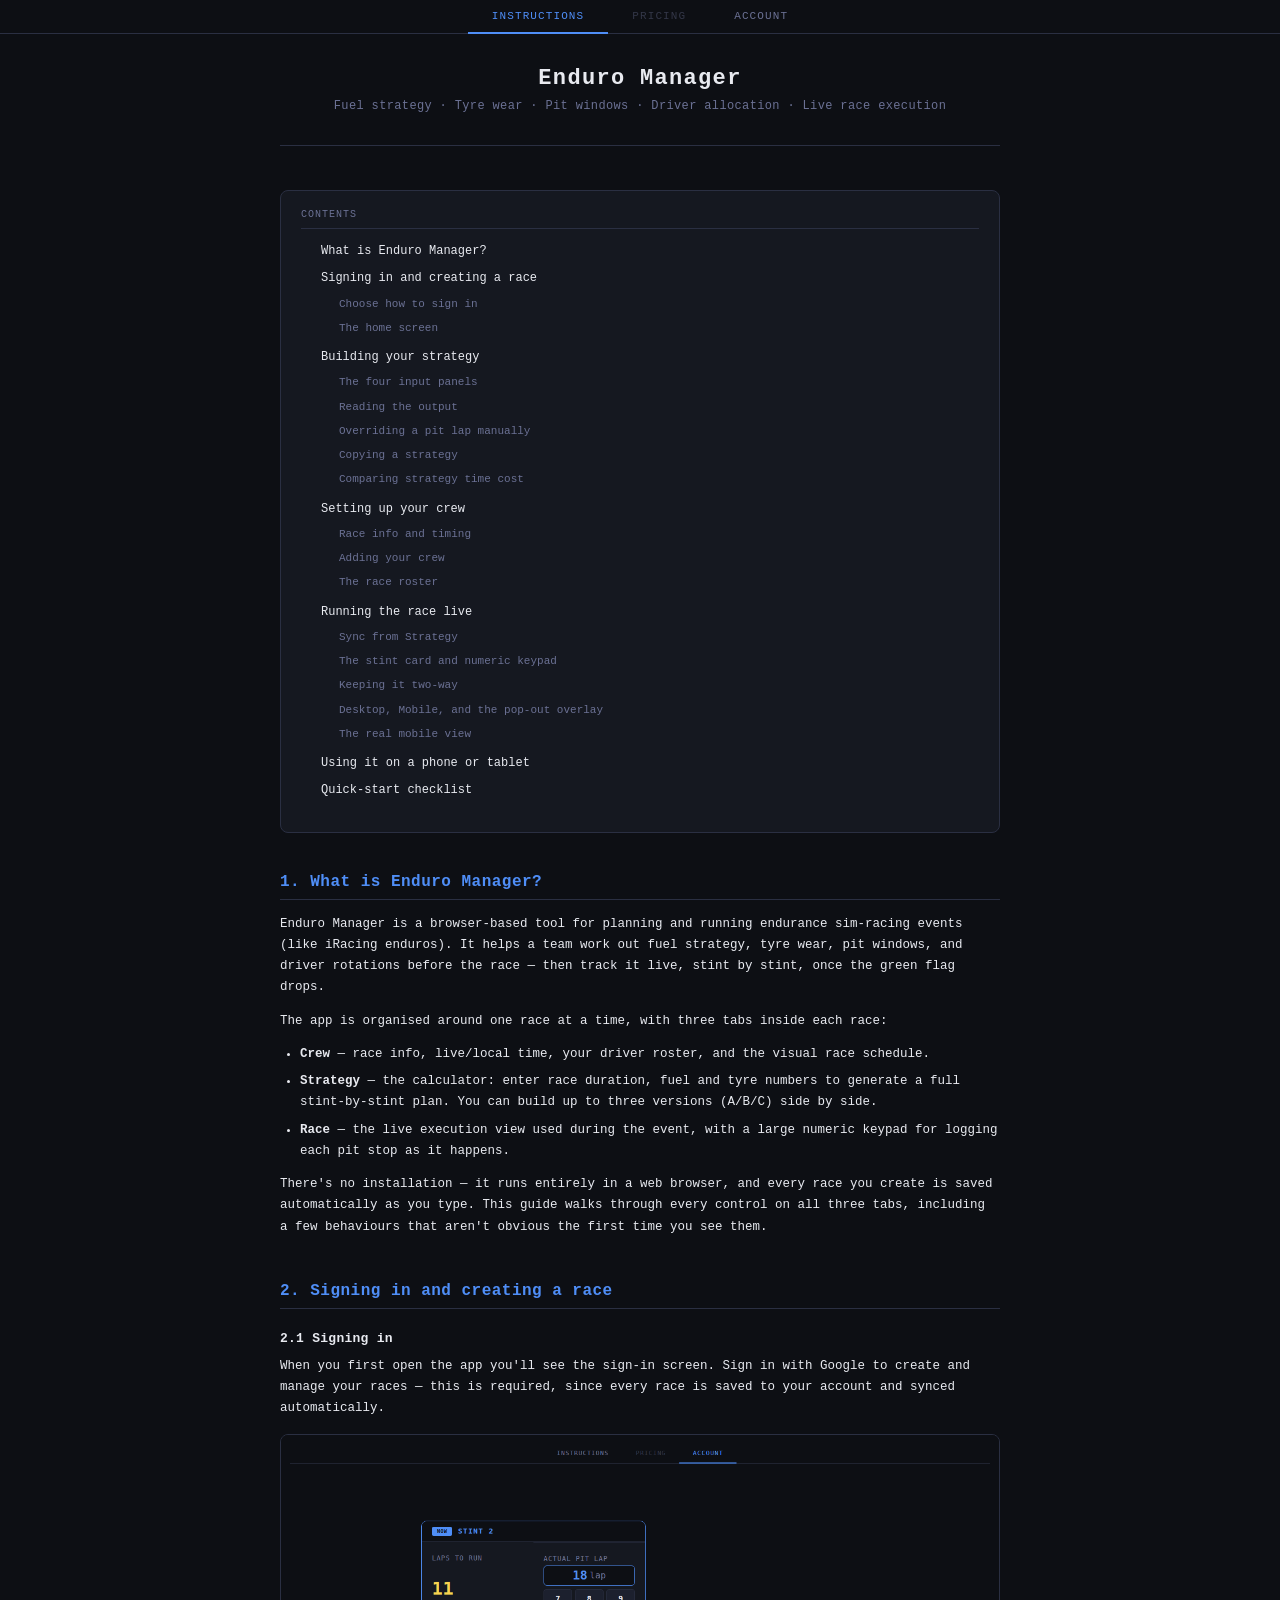
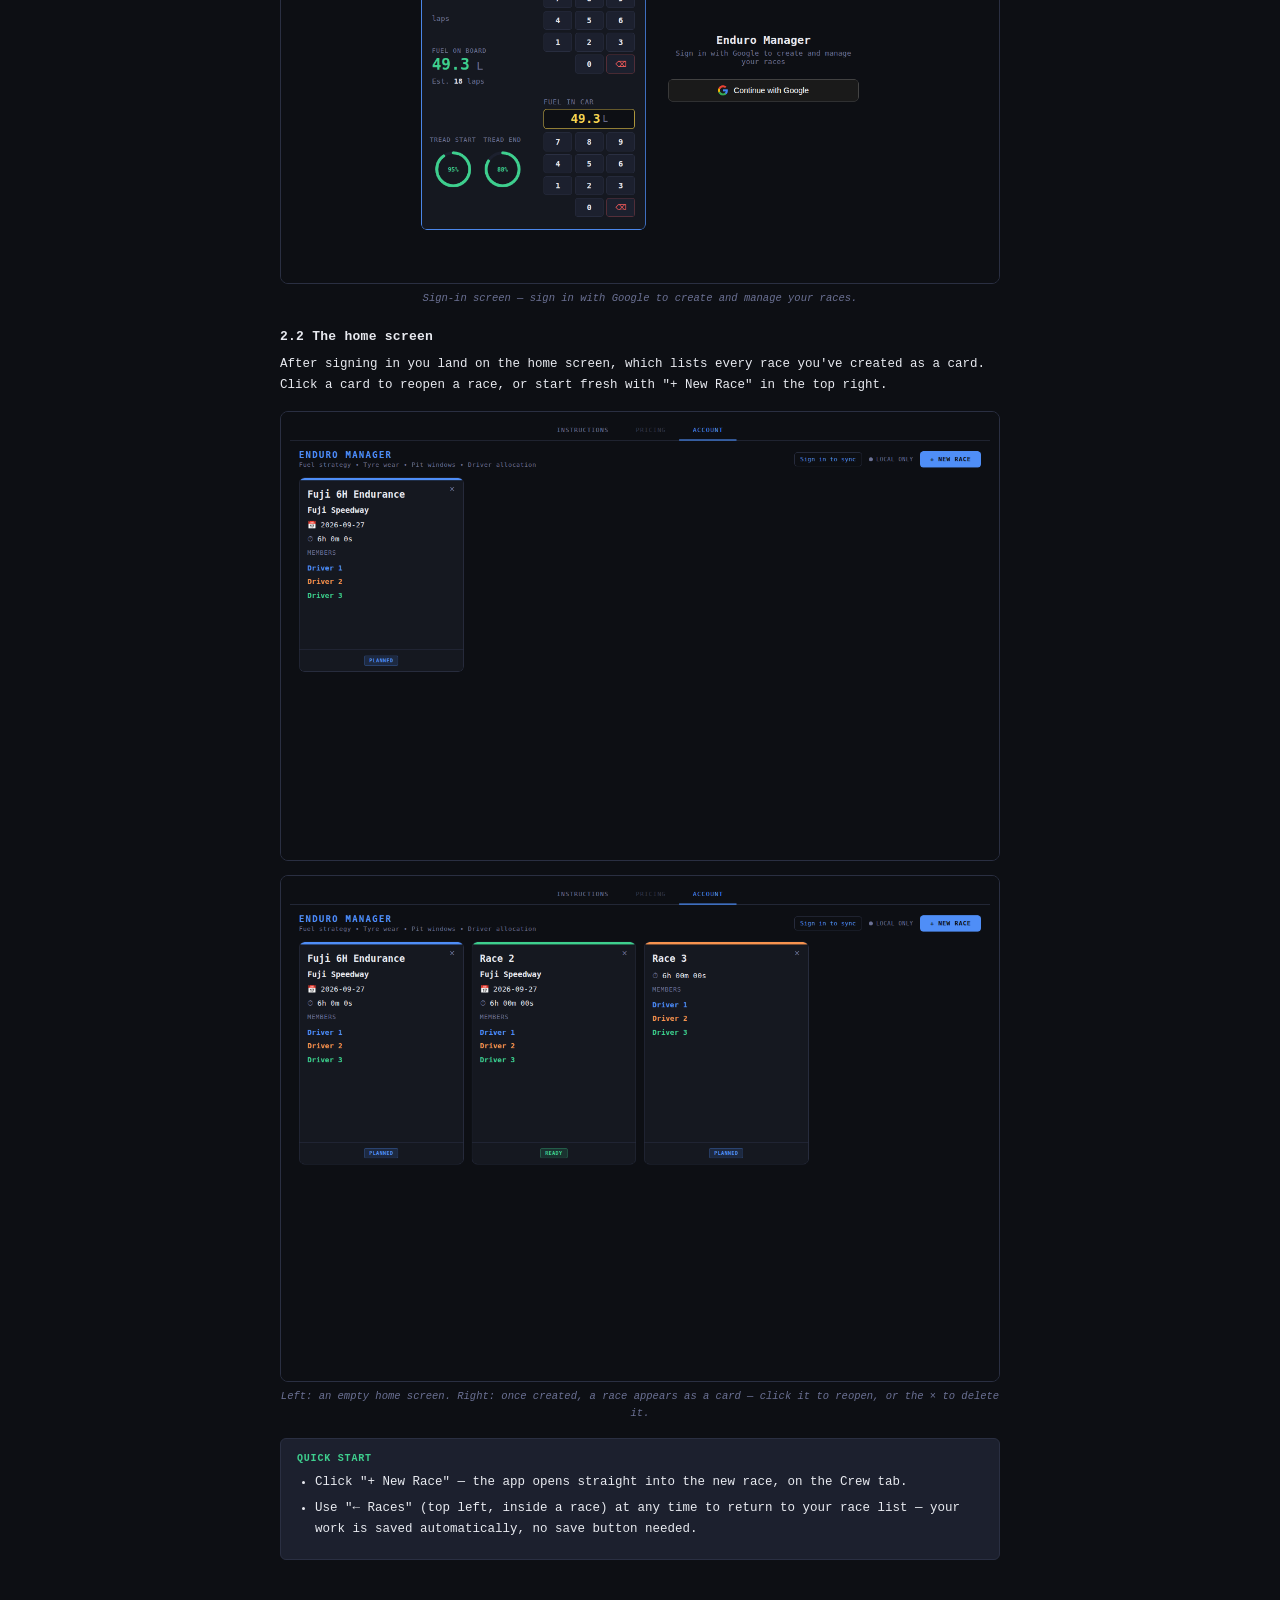
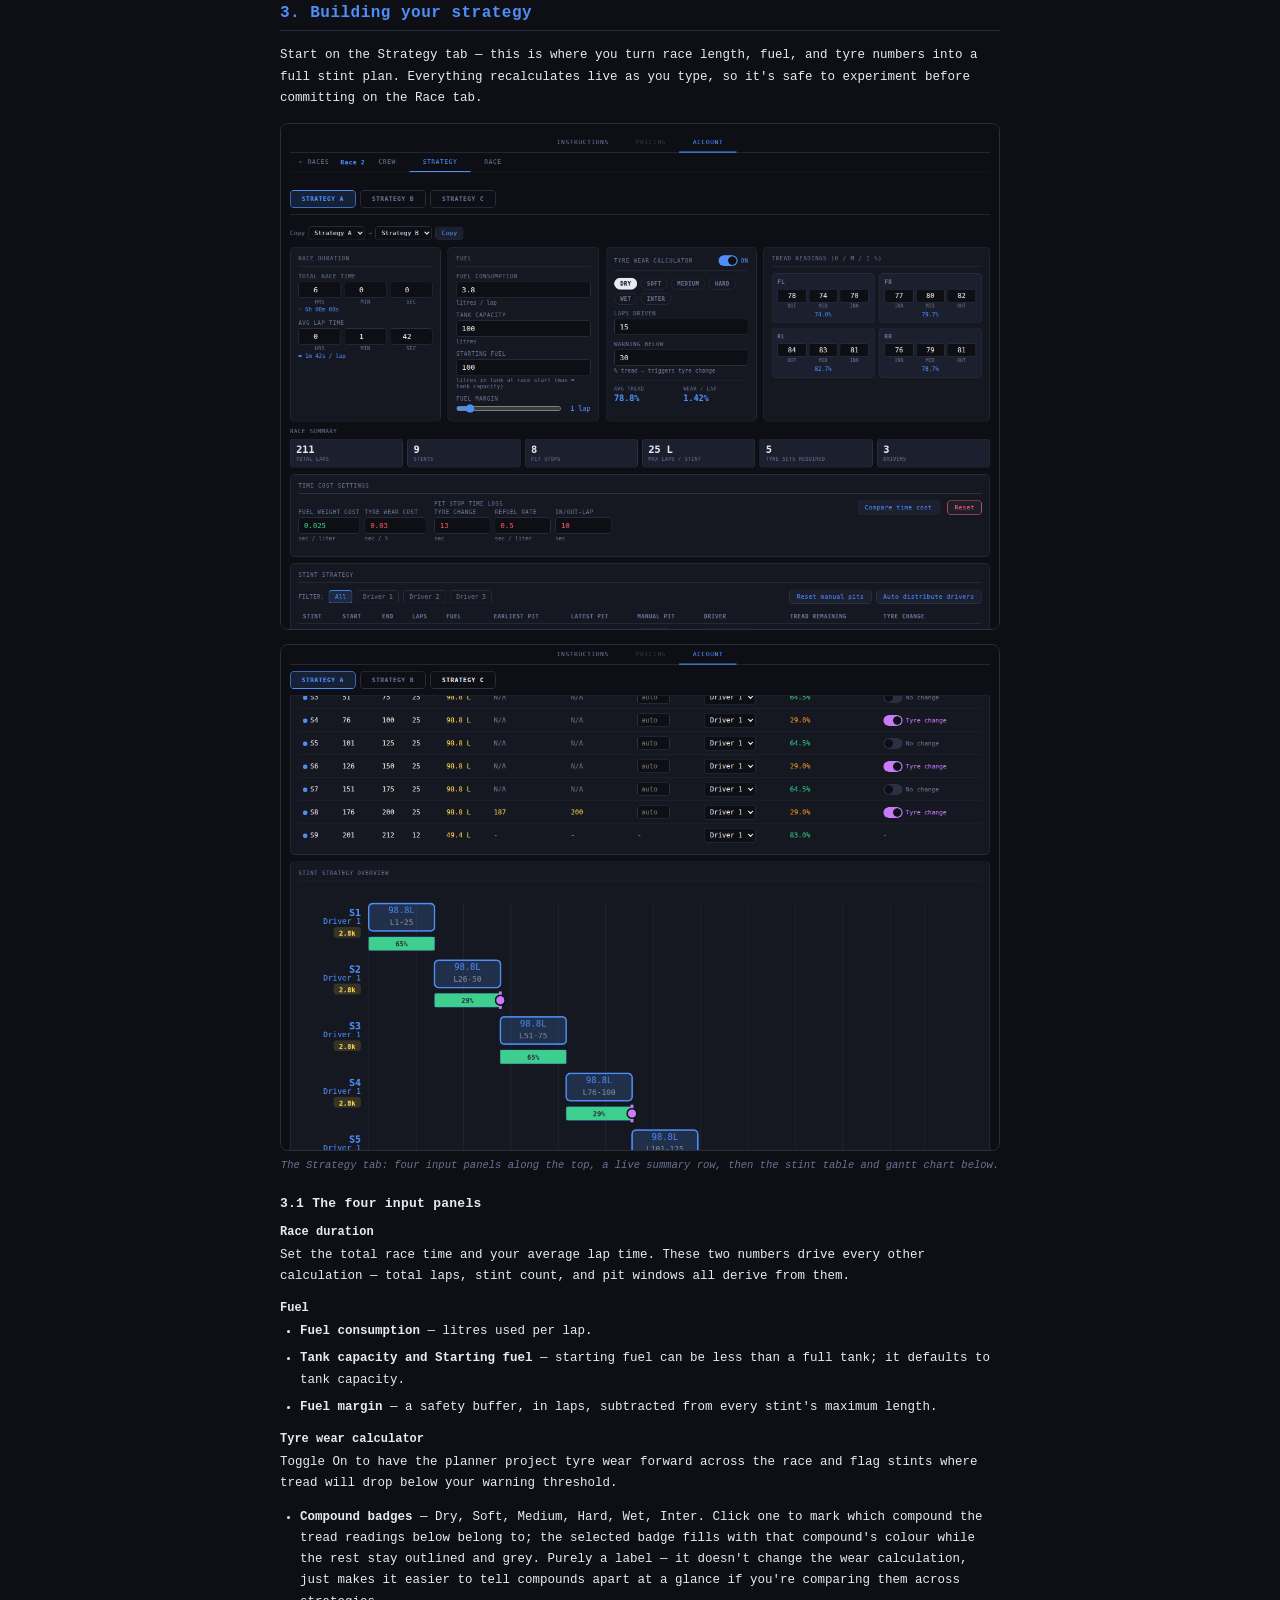
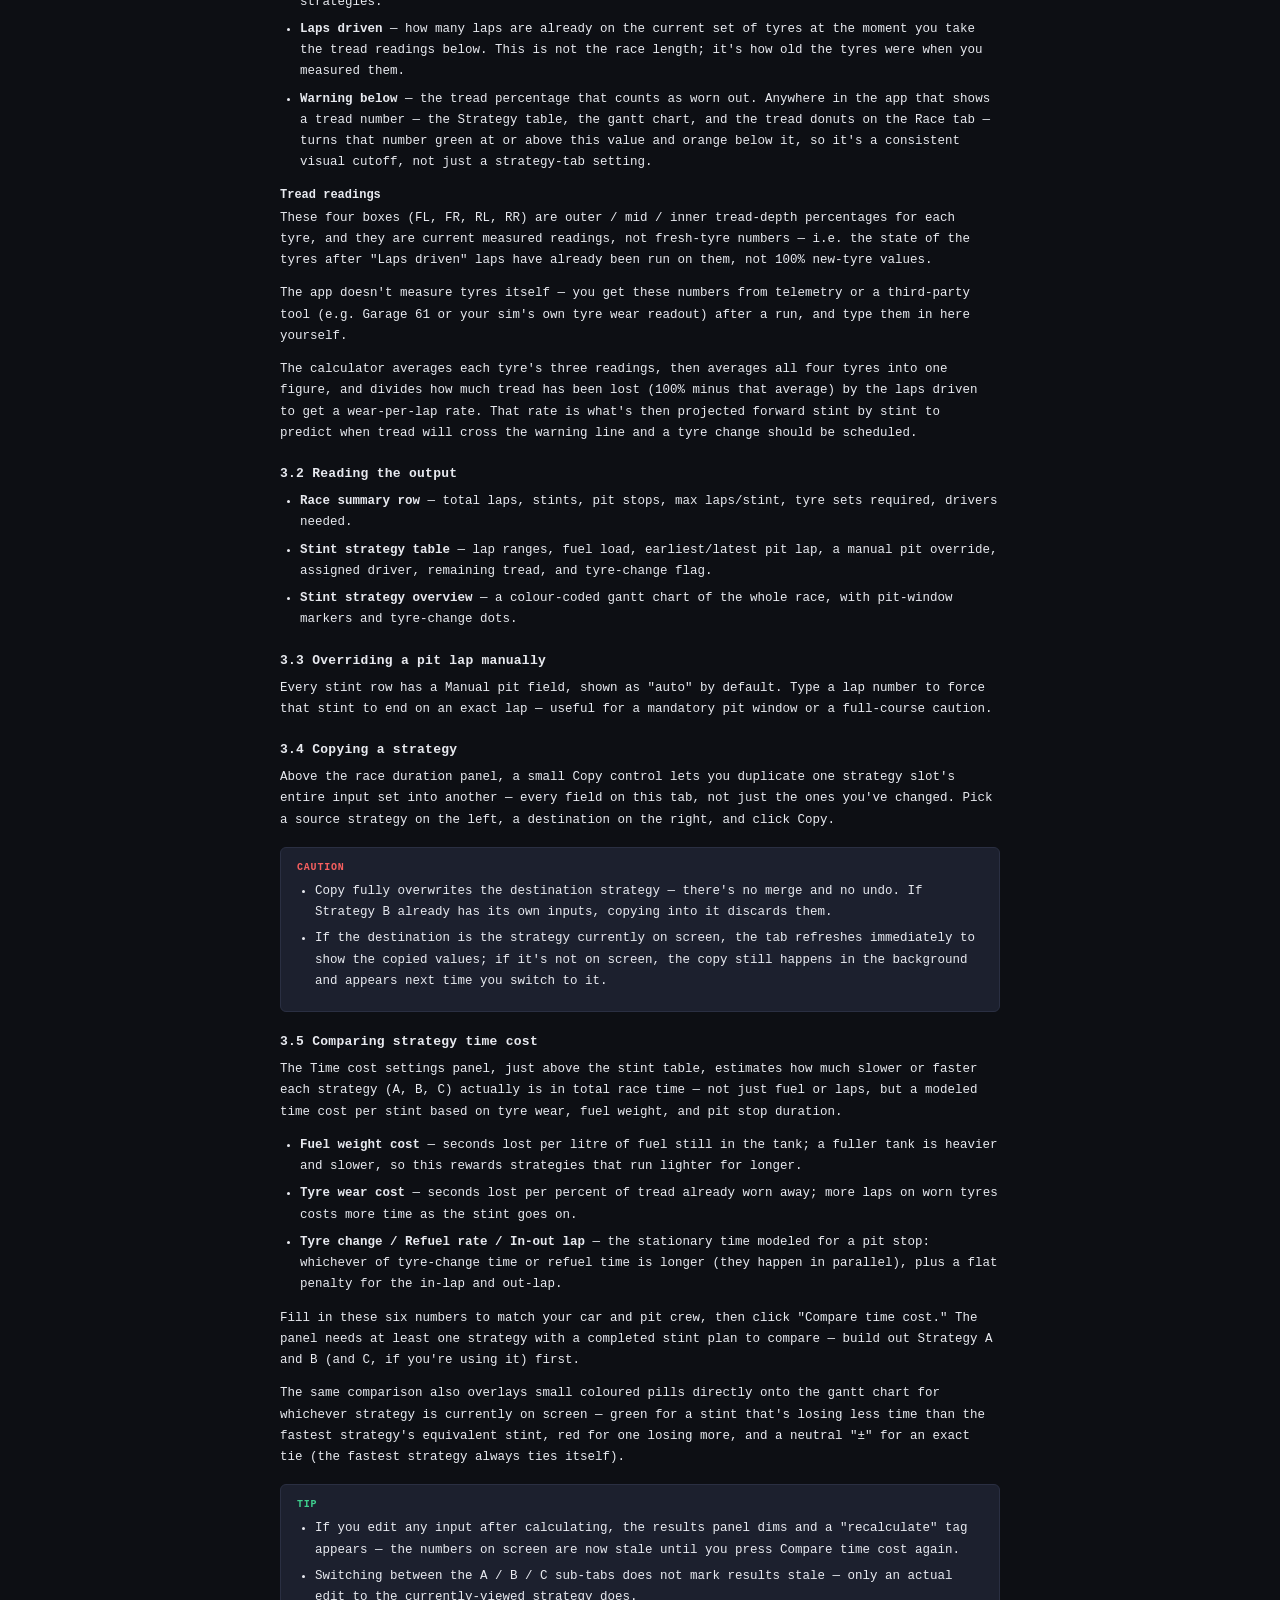
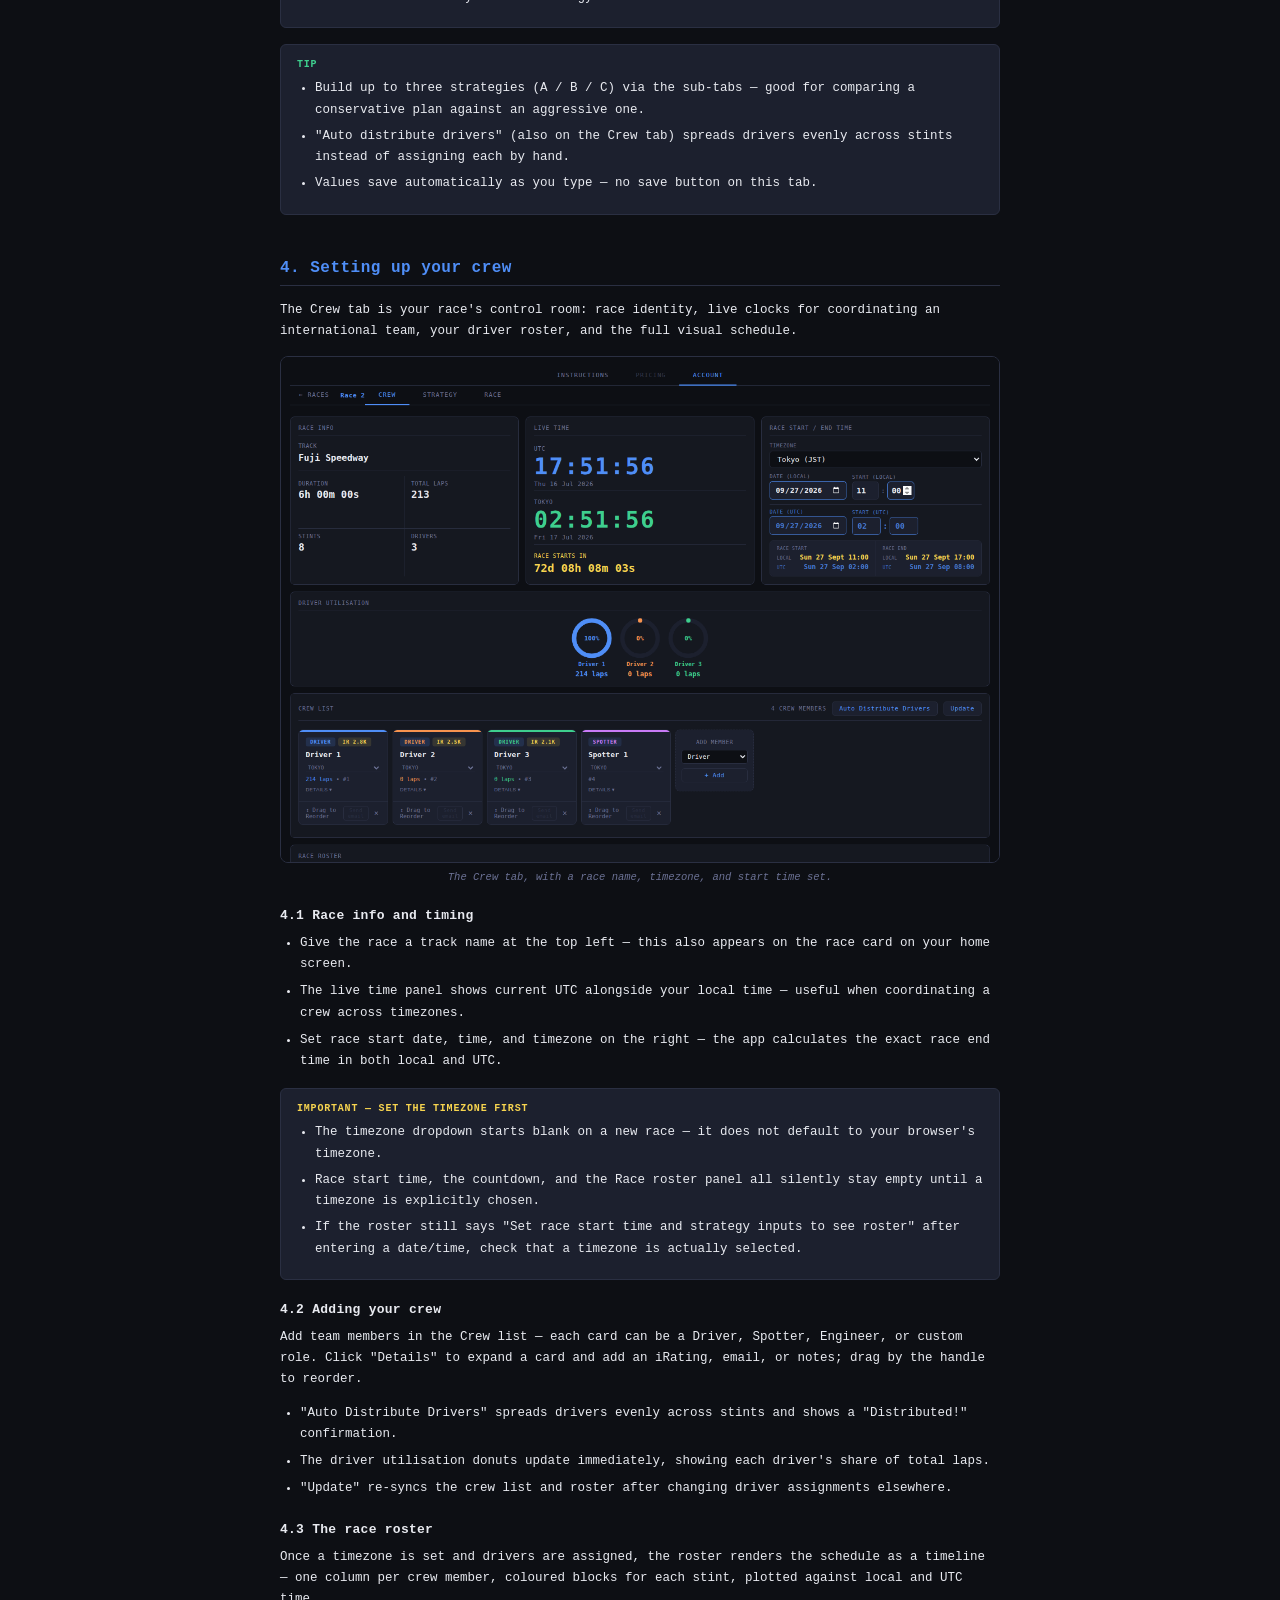
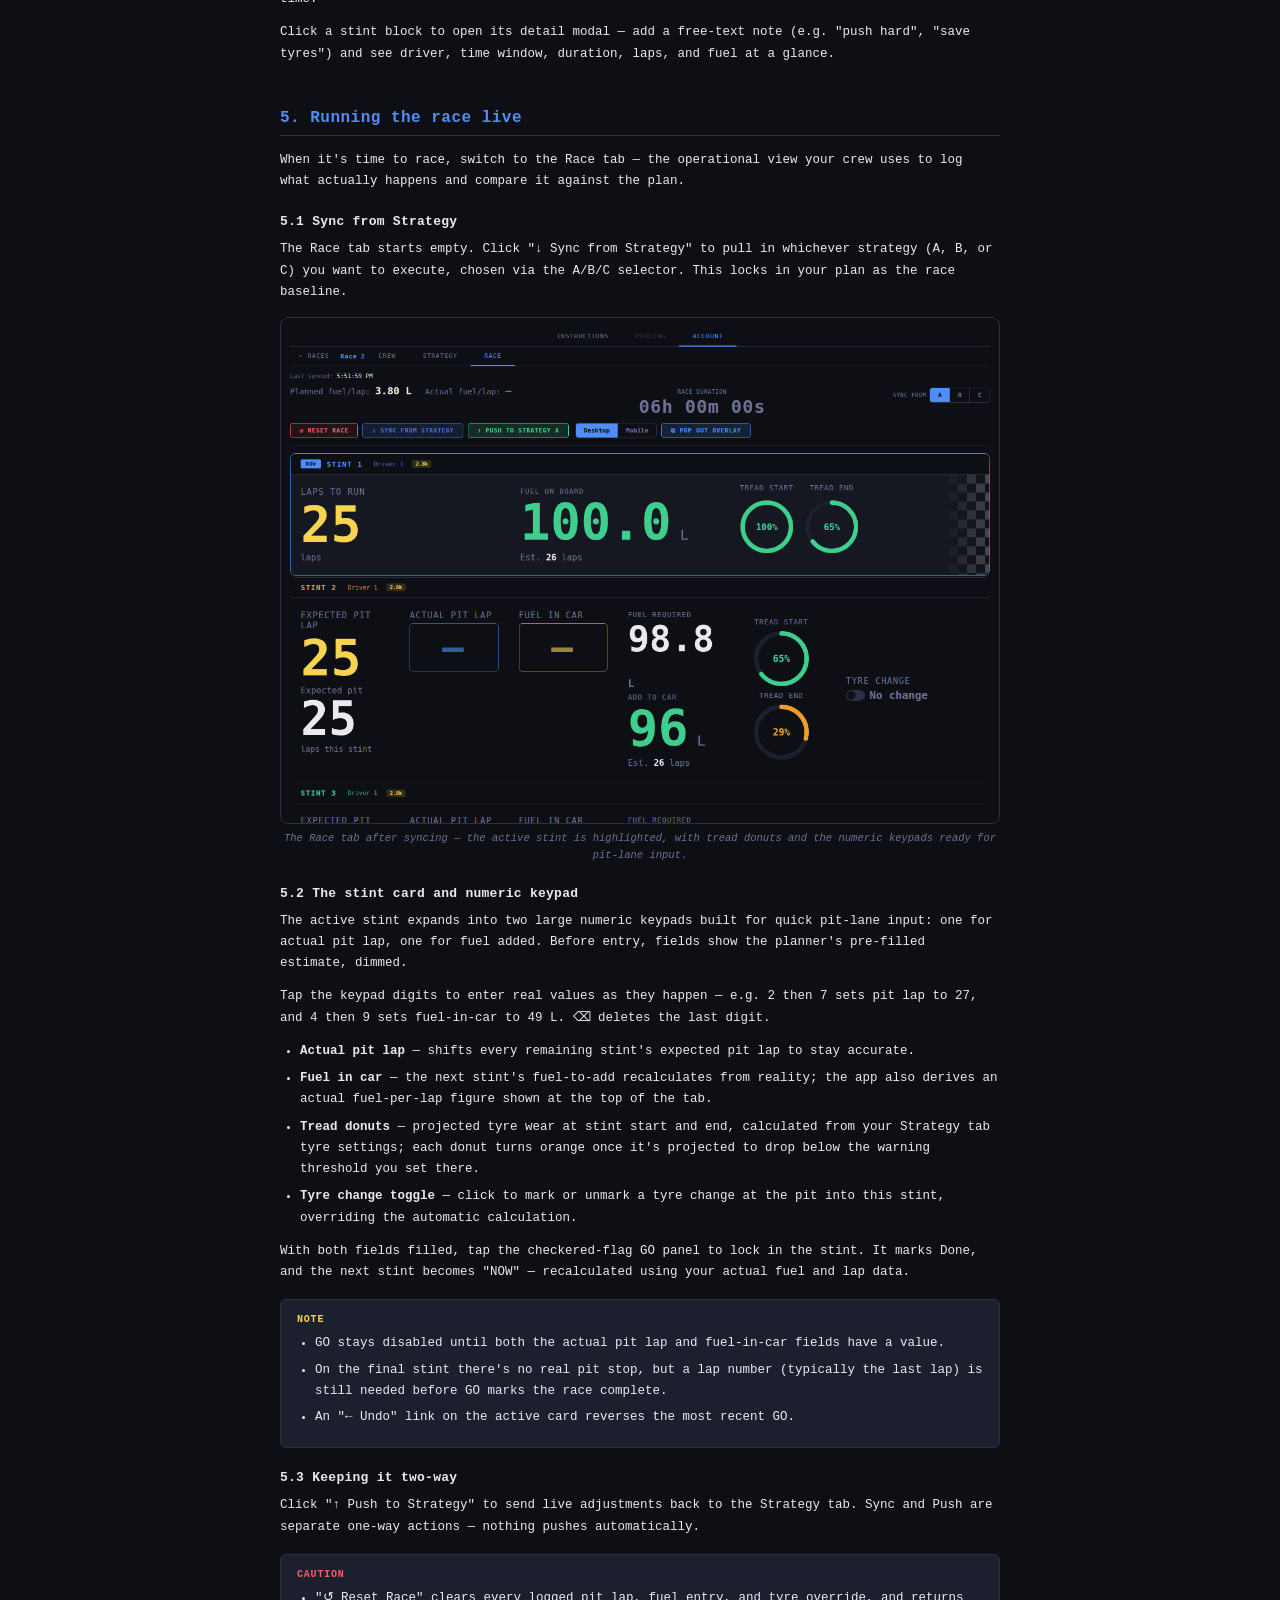
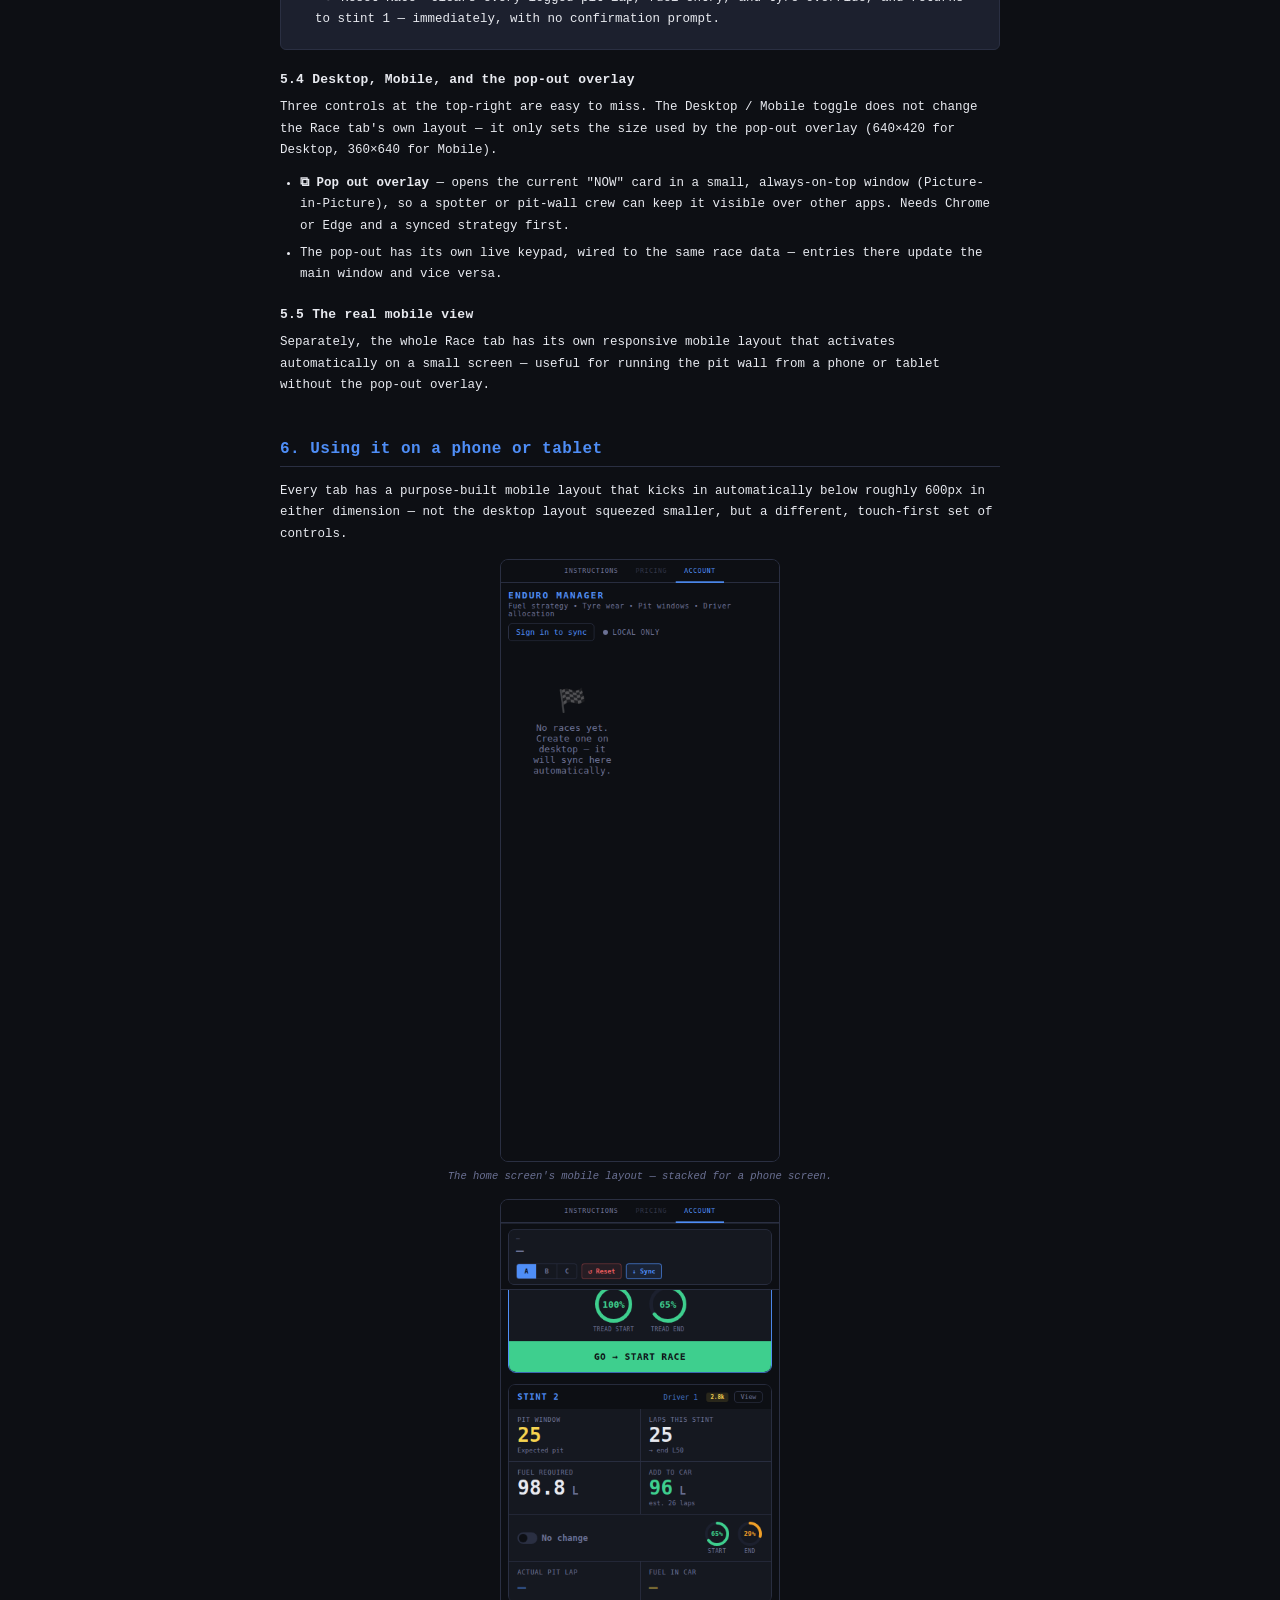
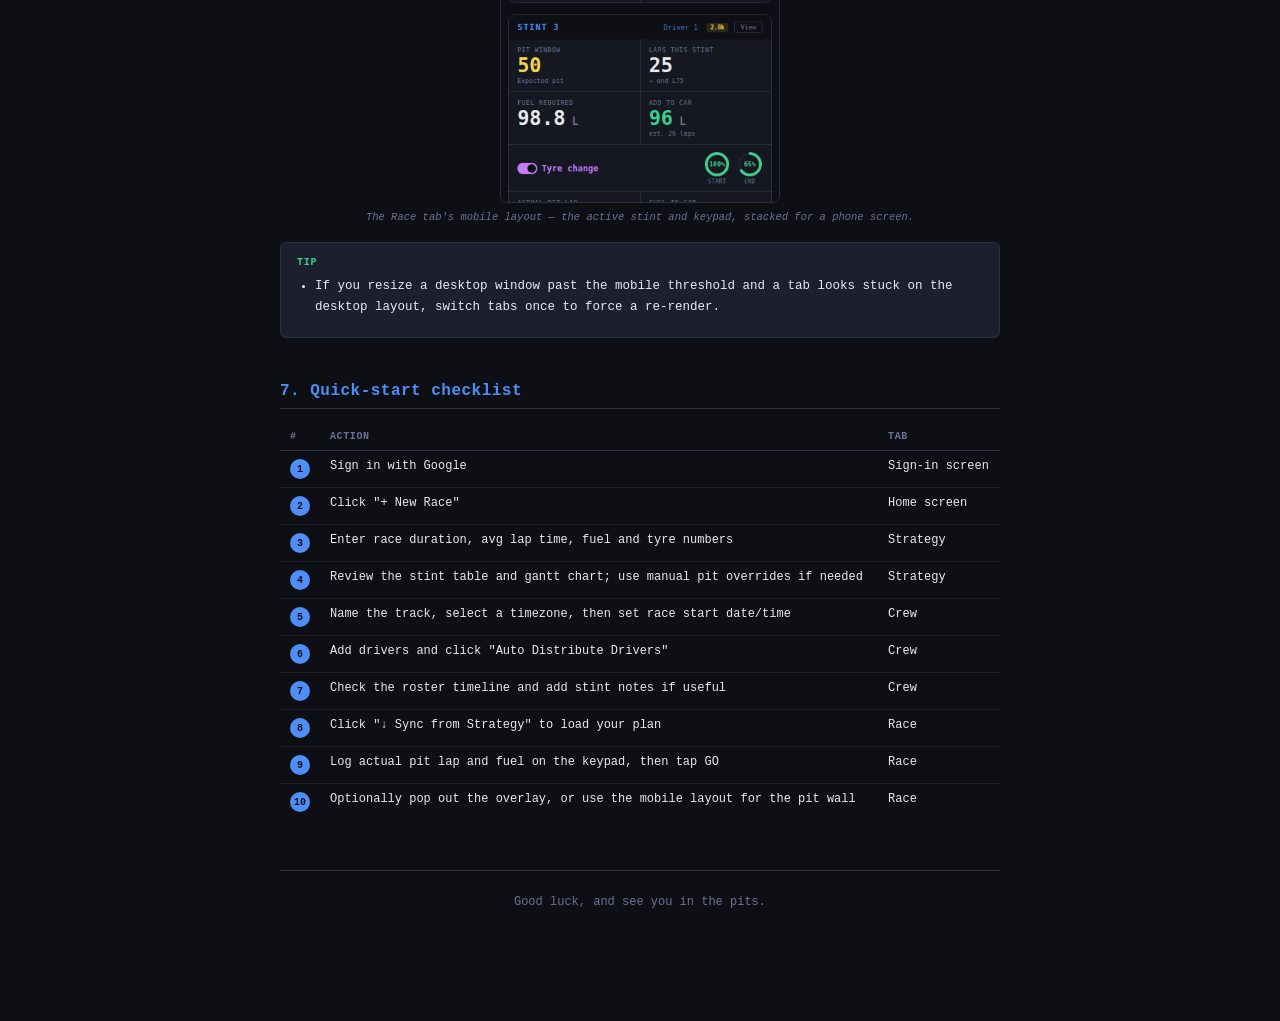
==== guide.html @ 8530a813 "Minor update" ====
<!DOCTYPE html>
<html lang="en">
<head>
<meta charset="UTF-8">
<meta name="viewport" content="width=device-width,initial-scale=1">
<title>Instructions — Enduro Manager</title>
<style>
*{box-sizing:border-box;margin:0;padding:0}
:root{--bg:#0d0f14;--sf:#151820;--s2:#1c202e;--bd:#2a2f42;--tx:#e8eaf0;--mu:#6b7194;--ac:#4f8ef7;--ye:#f7d44f;--re:#f75f5f;--r:8px;--tg:#3ecf8e;--tw:#ef9f27}
body{background:var(--bg);color:var(--tx);font-family:'SF Mono',ui-monospace,monospace;font-size:13px;min-height:100vh}
a{color:var(--ac)}
.site-nav{display:grid;grid-template-columns:1fr auto 1fr;align-items:center;padding:0 20px;border-bottom:1px solid var(--bd);position:sticky;top:0;z-index:300;background:var(--bg)}
.site-nav-tabs{display:flex;gap:0;grid-column:2}
.site-nav-tab{padding:10px 24px;font-size:11px;letter-spacing:.1em;text-transform:uppercase;background:none;border:none;border-bottom:2px solid transparent;color:var(--mu);cursor:pointer;margin-bottom:-1px;transition:color .15s,border-color .15s;text-decoration:none;display:inline-block;white-space:nowrap}
.site-nav-tab.active{color:var(--ac);border-bottom-color:var(--ac)}
.site-nav-tab:hover:not(.active):not(.disabled){color:var(--tx)}
.site-nav-tab.disabled{opacity:.4;cursor:default}
@media (max-width:600px){
  .site-nav{padding:0 8px}
  .site-nav-tab{padding:10px 12px;font-size:9px}
}
.wrap{max-width:760px;margin:0 auto;padding:32px 20px 80px}
.cover{text-align:center;margin-bottom:44px;padding-bottom:32px;border-bottom:1px solid var(--bd)}
.cover h1{font-size:22px;font-weight:700;letter-spacing:.06em;color:var(--tx);margin-bottom:8px}
.cover .tagline{font-size:12px;color:var(--mu);letter-spacing:.03em}
.toc{background:var(--sf);border:1px solid var(--bd);border-radius:var(--r);padding:18px 20px;margin-bottom:40px}
.toc-title{font-size:10px;letter-spacing:.1em;text-transform:uppercase;color:var(--mu);margin-bottom:12px;padding-bottom:8px;border-bottom:1px solid var(--bd)}
.toc ol{list-style:none;counter-reset:toc}
.toc>ol>li{margin-bottom:6px}
.toc a{font-size:12px;text-decoration:none;color:var(--tx)}
.toc a:hover{color:var(--ac)}
.toc ol ol{margin:4px 0 8px 18px}
.toc ol ol li{margin-bottom:3px}
.toc ol ol a{font-size:11px;color:var(--mu)}
.toc ol ol a:hover{color:var(--ac)}
section{margin-bottom:44px;scroll-margin-top:66px}
section h2{font-size:16px;font-weight:700;color:var(--ac);letter-spacing:.03em;margin-bottom:14px;padding-bottom:8px;border-bottom:1px solid var(--bd)}
section h3{font-size:13px;font-weight:700;color:var(--tx);letter-spacing:.02em;margin:22px 0 10px;scroll-margin-top:66px}
section h4{font-size:12px;font-weight:700;color:var(--tx);margin:14px 0 6px}
p{font-size:12.5px;line-height:1.7;color:var(--tx);margin-bottom:12px}
ul,ol{margin:0 0 12px 20px}
li{font-size:12.5px;line-height:1.7;color:var(--tx);margin-bottom:6px}
li b, li strong{color:var(--tx)}
.callout{background:var(--s2);border:1px solid var(--bd);border-radius:6px;padding:14px 16px;margin:16px 0}
.callout-lbl{font-size:10px;font-weight:700;letter-spacing:.08em;text-transform:uppercase;margin-bottom:8px}
.callout.tip .callout-lbl{color:var(--tg)}
.callout.caution .callout-lbl{color:var(--re)}
.callout.note .callout-lbl{color:var(--ye)}
.callout ul{margin:0 0 0 18px}
.callout li{margin-bottom:5px}
.callout p:last-child, .callout ul:last-child{margin-bottom:0}
.shot{width:100%;border:1px solid var(--bd);border-radius:var(--r);display:block;margin:14px 0 6px;background:var(--sf)}
.shot.mobile{max-width:280px;margin-left:auto;margin-right:auto}
.caption{font-size:10.5px;color:var(--mu);font-style:italic;line-height:1.6;margin:0 0 14px;text-align:center}
table{width:100%;border-collapse:collapse;font-size:12px;margin:14px 0}
thead th{padding:8px 10px;text-align:left;font-size:10px;letter-spacing:.06em;text-transform:uppercase;color:var(--mu);border-bottom:1px solid var(--bd);white-space:nowrap}
tbody td{padding:8px 10px;border-bottom:1px solid rgba(42,47,66,.5);color:var(--tx);vertical-align:top}
tbody tr:last-child td{border-bottom:none}
.num-pill{display:inline-flex;align-items:center;justify-content:center;width:20px;height:20px;border-radius:50%;background:var(--ac);color:#0d0f14;font-size:10px;font-weight:700}
.footer-note{text-align:center;font-size:12px;color:var(--mu);margin-top:50px;padding-top:24px;border-top:1px solid var(--bd)}
code{background:var(--s2);border:1px solid var(--bd);border-radius:4px;padding:1px 5px;font-size:11.5px;color:var(--ac)}
</style>
</head>
<body>

<div class="site-nav">
  <span></span>
  <div class="site-nav-tabs">
    <a class="site-nav-tab active" href="guide.html">Instructions</a>
    <a class="site-nav-tab disabled" href="#" onclick="return false">Pricing</a>
    <a class="site-nav-tab" href="V0_3_1.html">Account</a>
  </div>
</div>

<div class="wrap">

  <div class="cover">
    <h1>Enduro Manager</h1>
    <div class="tagline">Fuel strategy &middot; Tyre wear &middot; Pit windows &middot; Driver allocation &middot; Live race execution</div>
  </div>

  <div class="toc">
    <div class="toc-title">Contents</div>
    <ol>
      <li><a href="#s1">What is Enduro Manager?</a></li>
      <li><a href="#s2">Signing in and creating a race</a>
        <ol>
          <li><a href="#s2-1">Choose how to sign in</a></li>
          <li><a href="#s2-2">The home screen</a></li>
        </ol>
      </li>
      <li><a href="#s3">Building your strategy</a>
        <ol>
          <li><a href="#s3-1">The four input panels</a></li>
          <li><a href="#s3-2">Reading the output</a></li>
          <li><a href="#s3-3">Overriding a pit lap manually</a></li>
          <li><a href="#s3-4">Copying a strategy</a></li>
          <li><a href="#s3-5">Comparing strategy time cost</a></li>
        </ol>
      </li>
      <li><a href="#s4">Setting up your crew</a>
        <ol>
          <li><a href="#s4-1">Race info and timing</a></li>
          <li><a href="#s4-2">Adding your crew</a></li>
          <li><a href="#s4-3">The race roster</a></li>
        </ol>
      </li>
      <li><a href="#s5">Running the race live</a>
        <ol>
          <li><a href="#s5-1">Sync from Strategy</a></li>
          <li><a href="#s5-2">The stint card and numeric keypad</a></li>
          <li><a href="#s5-3">Keeping it two-way</a></li>
          <li><a href="#s5-4">Desktop, Mobile, and the pop-out overlay</a></li>
          <li><a href="#s5-5">The real mobile view</a></li>
        </ol>
      </li>
      <li><a href="#s6">Using it on a phone or tablet</a></li>
      <li><a href="#s7">Quick-start checklist</a></li>
    </ol>
  </div>

  <section id="s1">
    <h2>1. What is Enduro Manager?</h2>
    <p>Enduro Manager is a browser-based tool for planning and running endurance sim-racing events (like iRacing enduros). It helps a team work out fuel strategy, tyre wear, pit windows, and driver rotations before the race — then track it live, stint by stint, once the green flag drops.</p>
    <p>The app is organised around one race at a time, with three tabs inside each race:</p>
    <ul>
      <li><b>Crew</b> — race info, live/local time, your driver roster, and the visual race schedule.</li>
      <li><b>Strategy</b> — the calculator: enter race duration, fuel and tyre numbers to generate a full stint-by-stint plan. You can build up to three versions (A/B/C) side by side.</li>
      <li><b>Race</b> — the live execution view used during the event, with a large numeric keypad for logging each pit stop as it happens.</li>
    </ul>
    <p>There's no installation — it runs entirely in a web browser, and every race you create is saved automatically as you type. This guide walks through every control on all three tabs, including a few behaviours that aren't obvious the first time you see them.</p>
  </section>

  <section id="s2">
    <h2>2. Signing in and creating a race</h2>
    <h3 id="s2-1">2.1 Signing in</h3>
    <p>When you first open the app you'll see the sign-in screen. Sign in with Google to create and manage your races — this is required, since every race is saved to your account and synced automatically.</p>
    <img class="shot" src="[data-uri]" alt="Sign-in screen">
    <p class="caption">Sign-in screen — sign in with Google to create and manage your races.</p>

    <h3 id="s2-2">2.2 The home screen</h3>
    <p>After signing in you land on the home screen, which lists every race you've created as a card. Click a card to reopen a race, or start fresh with "+ New Race" in the top right.</p>
    <img class="shot" src="[data-uri]" alt="Empty home screen">
    <img class="shot" src="[data-uri]" alt="Home screen with a race card">
    <p class="caption">Left: an empty home screen. Right: once created, a race appears as a card — click it to reopen, or the &times; to delete it.</p>
    <div class="callout tip">
      <div class="callout-lbl">Quick start</div>
      <ul>
        <li>Click "+ New Race" — the app opens straight into the new race, on the Crew tab.</li>
        <li>Use "&larr; Races" (top left, inside a race) at any time to return to your race list — your work is saved automatically, no save button needed.</li>
      </ul>
    </div>
  </section>

  <section id="s3">
    <h2>3. Building your strategy</h2>
    <p>Start on the Strategy tab — this is where you turn race length, fuel, and tyre numbers into a full stint plan. Everything recalculates live as you type, so it's safe to experiment before committing on the Race tab.</p>
    <img class="shot" src="[data-uri]" alt="Strategy tab input panels">
    <img class="shot" src="[data-uri]" alt="Strategy tab stint table and gantt chart">
    <p class="caption">The Strategy tab: four input panels along the top, a live summary row, then the stint table and gantt chart below.</p>

    <h3 id="s3-1">3.1 The four input panels</h3>
    <h4>Race duration</h4>
    <p>Set the total race time and your average lap time. These two numbers drive every other calculation — total laps, stint count, and pit windows all derive from them.</p>
    <h4>Fuel</h4>
    <ul>
      <li><b>Fuel consumption</b> — litres used per lap.</li>
      <li><b>Tank capacity and Starting fuel</b> — starting fuel can be less than a full tank; it defaults to tank capacity.</li>
      <li><b>Fuel margin</b> — a safety buffer, in laps, subtracted from every stint's maximum length.</li>
    </ul>
    <h4>Tyre wear calculator</h4>
    <p>Toggle On to have the planner project tyre wear forward across the race and flag stints where tread will drop below your warning threshold.</p>
    <ul>
      <li><b>Compound badges</b> — Dry, Soft, Medium, Hard, Wet, Inter. Click one to mark which compound the tread readings below belong to; the selected badge fills with that compound's colour while the rest stay outlined and grey. Purely a label — it doesn't change the wear calculation, just makes it easier to tell compounds apart at a glance if you're comparing them across strategies.</li>
      <li><b>Laps driven</b> — how many laps are already on the current set of tyres at the moment you take the tread readings below. This is not the race length; it's how old the tyres were when you measured them.</li>
      <li><b>Warning below</b> — the tread percentage that counts as worn out. Anywhere in the app that shows a tread number — the Strategy table, the gantt chart, and the tread donuts on the Race tab — turns that number green at or above this value and orange below it, so it's a consistent visual cutoff, not just a strategy-tab setting.</li>
    </ul>
    <h4>Tread readings</h4>
    <p>These four boxes (FL, FR, RL, RR) are outer / mid / inner tread-depth percentages for each tyre, and they are current measured readings, not fresh-tyre numbers — i.e. the state of the tyres after "Laps driven" laps have already been run on them, not 100% new-tyre values.</p>
    <p>The app doesn't measure tyres itself — you get these numbers from telemetry or a third-party tool (e.g. Garage 61 or your sim's own tyre wear readout) after a run, and type them in here yourself.</p>
    <p>The calculator averages each tyre's three readings, then averages all four tyres into one figure, and divides how much tread has been lost (100% minus that average) by the laps driven to get a wear-per-lap rate. That rate is what's then projected forward stint by stint to predict when tread will cross the warning line and a tyre change should be scheduled.</p>

    <h3 id="s3-2">3.2 Reading the output</h3>
    <ul>
      <li><b>Race summary row</b> — total laps, stints, pit stops, max laps/stint, tyre sets required, drivers needed.</li>
      <li><b>Stint strategy table</b> — lap ranges, fuel load, earliest/latest pit lap, a manual pit override, assigned driver, remaining tread, and tyre-change flag.</li>
      <li><b>Stint strategy overview</b> — a colour-coded gantt chart of the whole race, with pit-window markers and tyre-change dots.</li>
    </ul>

    <h3 id="s3-3">3.3 Overriding a pit lap manually</h3>
    <p>Every stint row has a Manual pit field, shown as "auto" by default. Type a lap number to force that stint to end on an exact lap — useful for a mandatory pit window or a full-course caution.</p>

    <h3 id="s3-4">3.4 Copying a strategy</h3>
    <p>Above the race duration panel, a small Copy control lets you duplicate one strategy slot's entire input set into another — every field on this tab, not just the ones you've changed. Pick a source strategy on the left, a destination on the right, and click Copy.</p>
    <div class="callout caution">
      <div class="callout-lbl">Caution</div>
      <ul>
        <li>Copy fully overwrites the destination strategy — there's no merge and no undo. If Strategy B already has its own inputs, copying into it discards them.</li>
        <li>If the destination is the strategy currently on screen, the tab refreshes immediately to show the copied values; if it's not on screen, the copy still happens in the background and appears next time you switch to it.</li>
      </ul>
    </div>

    <h3 id="s3-5">3.5 Comparing strategy time cost</h3>
    <p>The Time cost settings panel, just above the stint table, estimates how much slower or faster each strategy (A, B, C) actually is in total race time — not just fuel or laps, but a modeled time cost per stint based on tyre wear, fuel weight, and pit stop duration.</p>
    <ul>
      <li><b>Fuel weight cost</b> — seconds lost per litre of fuel still in the tank; a fuller tank is heavier and slower, so this rewards strategies that run lighter for longer.</li>
      <li><b>Tyre wear cost</b> — seconds lost per percent of tread already worn away; more laps on worn tyres costs more time as the stint goes on.</li>
      <li><b>Tyre change / Refuel rate / In-out lap</b> — the stationary time modeled for a pit stop: whichever of tyre-change time or refuel time is longer (they happen in parallel), plus a flat penalty for the in-lap and out-lap.</li>
    </ul>
    <p>Fill in these six numbers to match your car and pit crew, then click "Compare time cost." The panel needs at least one strategy with a completed stint plan to compare — build out Strategy A and B (and C, if you're using it) first.</p>
    <p>The same comparison also overlays small coloured pills directly onto the gantt chart for whichever strategy is currently on screen — green for a stint that's losing less time than the fastest strategy's equivalent stint, red for one losing more, and a neutral "&plusmn;" for an exact tie (the fastest strategy always ties itself).</p>
    <div class="callout tip">
      <div class="callout-lbl">Tip</div>
      <ul>
        <li>If you edit any input after calculating, the results panel dims and a "recalculate" tag appears — the numbers on screen are now stale until you press Compare time cost again.</li>
        <li>Switching between the A / B / C sub-tabs does not mark results stale — only an actual edit to the currently-viewed strategy does.</li>
      </ul>
    </div>
    <div class="callout tip">
      <div class="callout-lbl">Tip</div>
      <ul>
        <li>Build up to three strategies (A / B / C) via the sub-tabs — good for comparing a conservative plan against an aggressive one.</li>
        <li>"Auto distribute drivers" (also on the Crew tab) spreads drivers evenly across stints instead of assigning each by hand.</li>
        <li>Values save automatically as you type — no save button on this tab.</li>
      </ul>
    </div>
  </section>

  <section id="s4">
    <h2>4. Setting up your crew</h2>
    <p>The Crew tab is your race's control room: race identity, live clocks for coordinating an international team, your driver roster, and the full visual schedule.</p>
    <img class="shot" src="[data-uri]" alt="Crew tab">
    <p class="caption">The Crew tab, with a race name, timezone, and start time set.</p>

    <h3 id="s4-1">4.1 Race info and timing</h3>
    <ul>
      <li>Give the race a track name at the top left — this also appears on the race card on your home screen.</li>
      <li>The live time panel shows current UTC alongside your local time — useful when coordinating a crew across timezones.</li>
      <li>Set race start date, time, and timezone on the right — the app calculates the exact race end time in both local and UTC.</li>
    </ul>
    <div class="callout note">
      <div class="callout-lbl">Important — set the timezone first</div>
      <ul>
        <li>The timezone dropdown starts blank on a new race — it does not default to your browser's timezone.</li>
        <li>Race start time, the countdown, and the Race roster panel all silently stay empty until a timezone is explicitly chosen.</li>
        <li>If the roster still says "Set race start time and strategy inputs to see roster" after entering a date/time, check that a timezone is actually selected.</li>
      </ul>
    </div>

    <h3 id="s4-2">4.2 Adding your crew</h3>
    <p>Add team members in the Crew list — each card can be a Driver, Spotter, Engineer, or custom role. Click "Details" to expand a card and add an iRating, email, or notes; drag by the handle to reorder.</p>
    <ul>
      <li>"Auto Distribute Drivers" spreads drivers evenly across stints and shows a "Distributed!" confirmation.</li>
      <li>The driver utilisation donuts update immediately, showing each driver's share of total laps.</li>
      <li>"Update" re-syncs the crew list and roster after changing driver assignments elsewhere.</li>
    </ul>

    <h3 id="s4-3">4.3 The race roster</h3>
    <p>Once a timezone is set and drivers are assigned, the roster renders the schedule as a timeline — one column per crew member, coloured blocks for each stint, plotted against local and UTC time.</p>
    <p>Click a stint block to open its detail modal — add a free-text note (e.g. "push hard", "save tyres") and see driver, time window, duration, laps, and fuel at a glance.</p>
  </section>

  <section id="s5">
    <h2>5. Running the race live</h2>
    <p>When it's time to race, switch to the Race tab — the operational view your crew uses to log what actually happens and compare it against the plan.</p>

    <h3 id="s5-1">5.1 Sync from Strategy</h3>
    <p>The Race tab starts empty. Click "&darr; Sync from Strategy" to pull in whichever strategy (A, B, or C) you want to execute, chosen via the A/B/C selector. This locks in your plan as the race baseline.</p>
    <img class="shot" src="[data-uri]" alt="Race tab after syncing">
    <p class="caption">The Race tab after syncing — the active stint is highlighted, with tread donuts and the numeric keypads ready for pit-lane input.</p>

    <h3 id="s5-2">5.2 The stint card and numeric keypad</h3>
    <p>The active stint expands into two large numeric keypads built for quick pit-lane input: one for actual pit lap, one for fuel added. Before entry, fields show the planner's pre-filled estimate, dimmed.</p>
    <p>Tap the keypad digits to enter real values as they happen — e.g. 2 then 7 sets pit lap to 27, and 4 then 9 sets fuel-in-car to 49&nbsp;L. &#9003; deletes the last digit.</p>
    <ul>
      <li><b>Actual pit lap</b> — shifts every remaining stint's expected pit lap to stay accurate.</li>
      <li><b>Fuel in car</b> — the next stint's fuel-to-add recalculates from reality; the app also derives an actual fuel-per-lap figure shown at the top of the tab.</li>
      <li><b>Tread donuts</b> — projected tyre wear at stint start and end, calculated from your Strategy tab tyre settings; each donut turns orange once it's projected to drop below the warning threshold you set there.</li>
      <li><b>Tyre change toggle</b> — click to mark or unmark a tyre change at the pit into this stint, overriding the automatic calculation.</li>
    </ul>
    <p>With both fields filled, tap the checkered-flag GO panel to lock in the stint. It marks Done, and the next stint becomes "NOW" — recalculated using your actual fuel and lap data.</p>
    <div class="callout note">
      <div class="callout-lbl">Note</div>
      <ul>
        <li>GO stays disabled until both the actual pit lap and fuel-in-car fields have a value.</li>
        <li>On the final stint there's no real pit stop, but a lap number (typically the last lap) is still needed before GO marks the race complete.</li>
        <li>An "&larr; Undo" link on the active card reverses the most recent GO.</li>
      </ul>
    </div>

    <h3 id="s5-3">5.3 Keeping it two-way</h3>
    <p>Click "&uarr; Push to Strategy" to send live adjustments back to the Strategy tab. Sync and Push are separate one-way actions — nothing pushes automatically.</p>
    <div class="callout caution">
      <div class="callout-lbl">Caution</div>
      <ul>
        <li>"&#8634; Reset Race" clears every logged pit lap, fuel entry, and tyre override, and returns to stint 1 — immediately, with no confirmation prompt.</li>
      </ul>
    </div>

    <h3 id="s5-4">5.4 Desktop, Mobile, and the pop-out overlay</h3>
    <p>Three controls at the top-right are easy to miss. The Desktop / Mobile toggle does not change the Race tab's own layout — it only sets the size used by the pop-out overlay (640&times;420 for Desktop, 360&times;640 for Mobile).</p>
    <ul>
      <li><b>&#10697; Pop out overlay</b> — opens the current "NOW" card in a small, always-on-top window (Picture-in-Picture), so a spotter or pit-wall crew can keep it visible over other apps. Needs Chrome or Edge and a synced strategy first.</li>
      <li>The pop-out has its own live keypad, wired to the same race data — entries there update the main window and vice versa.</li>
    </ul>

    <h3 id="s5-5">5.5 The real mobile view</h3>
    <p>Separately, the whole Race tab has its own responsive mobile layout that activates automatically on a small screen — useful for running the pit wall from a phone or tablet without the pop-out overlay.</p>
  </section>

  <section id="s6">
    <h2>6. Using it on a phone or tablet</h2>
    <p>Every tab has a purpose-built mobile layout that kicks in automatically below roughly 600px in either dimension — not the desktop layout squeezed smaller, but a different, touch-first set of controls.</p>
    <img class="shot mobile" src="[data-uri]" alt="Mobile responsive layout">
    <p class="caption">The home screen's mobile layout — stacked for a phone screen.</p>
    <img class="shot mobile" src="[data-uri]" alt="Mobile Race tab">
    <p class="caption">The Race tab's mobile layout — the active stint and keypad, stacked for a phone screen.</p>
    <div class="callout tip">
      <div class="callout-lbl">Tip</div>
      <ul>
        <li>If you resize a desktop window past the mobile threshold and a tab looks stuck on the desktop layout, switch tabs once to force a re-render.</li>
      </ul>
    </div>
  </section>

  <section id="s7">
    <h2>7. Quick-start checklist</h2>
    <table>
      <thead><tr><th style="width:36px">#</th><th>Action</th><th>Tab</th></tr></thead>
      <tbody>
        <tr><td><span class="num-pill">1</span></td><td>Sign in with Google</td><td>Sign-in screen</td></tr>
        <tr><td><span class="num-pill">2</span></td><td>Click "+ New Race"</td><td>Home screen</td></tr>
        <tr><td><span class="num-pill">3</span></td><td>Enter race duration, avg lap time, fuel and tyre numbers</td><td>Strategy</td></tr>
        <tr><td><span class="num-pill">4</span></td><td>Review the stint table and gantt chart; use manual pit overrides if needed</td><td>Strategy</td></tr>
        <tr><td><span class="num-pill">5</span></td><td>Name the track, select a timezone, then set race start date/time</td><td>Crew</td></tr>
        <tr><td><span class="num-pill">6</span></td><td>Add drivers and click "Auto Distribute Drivers"</td><td>Crew</td></tr>
        <tr><td><span class="num-pill">7</span></td><td>Check the roster timeline and add stint notes if useful</td><td>Crew</td></tr>
        <tr><td><span class="num-pill">8</span></td><td>Click "&darr; Sync from Strategy" to load your plan</td><td>Race</td></tr>
        <tr><td><span class="num-pill">9</span></td><td>Log actual pit lap and fuel on the keypad, then tap GO</td><td>Race</td></tr>
        <tr><td><span class="num-pill">10</span></td><td>Optionally pop out the overlay, or use the mobile layout for the pit wall</td><td>Race</td></tr>
      </tbody>
    </table>
  </section>

  <div class="footer-note">Good luck, and see you in the pits.</div>

</div>
</body>
</html>
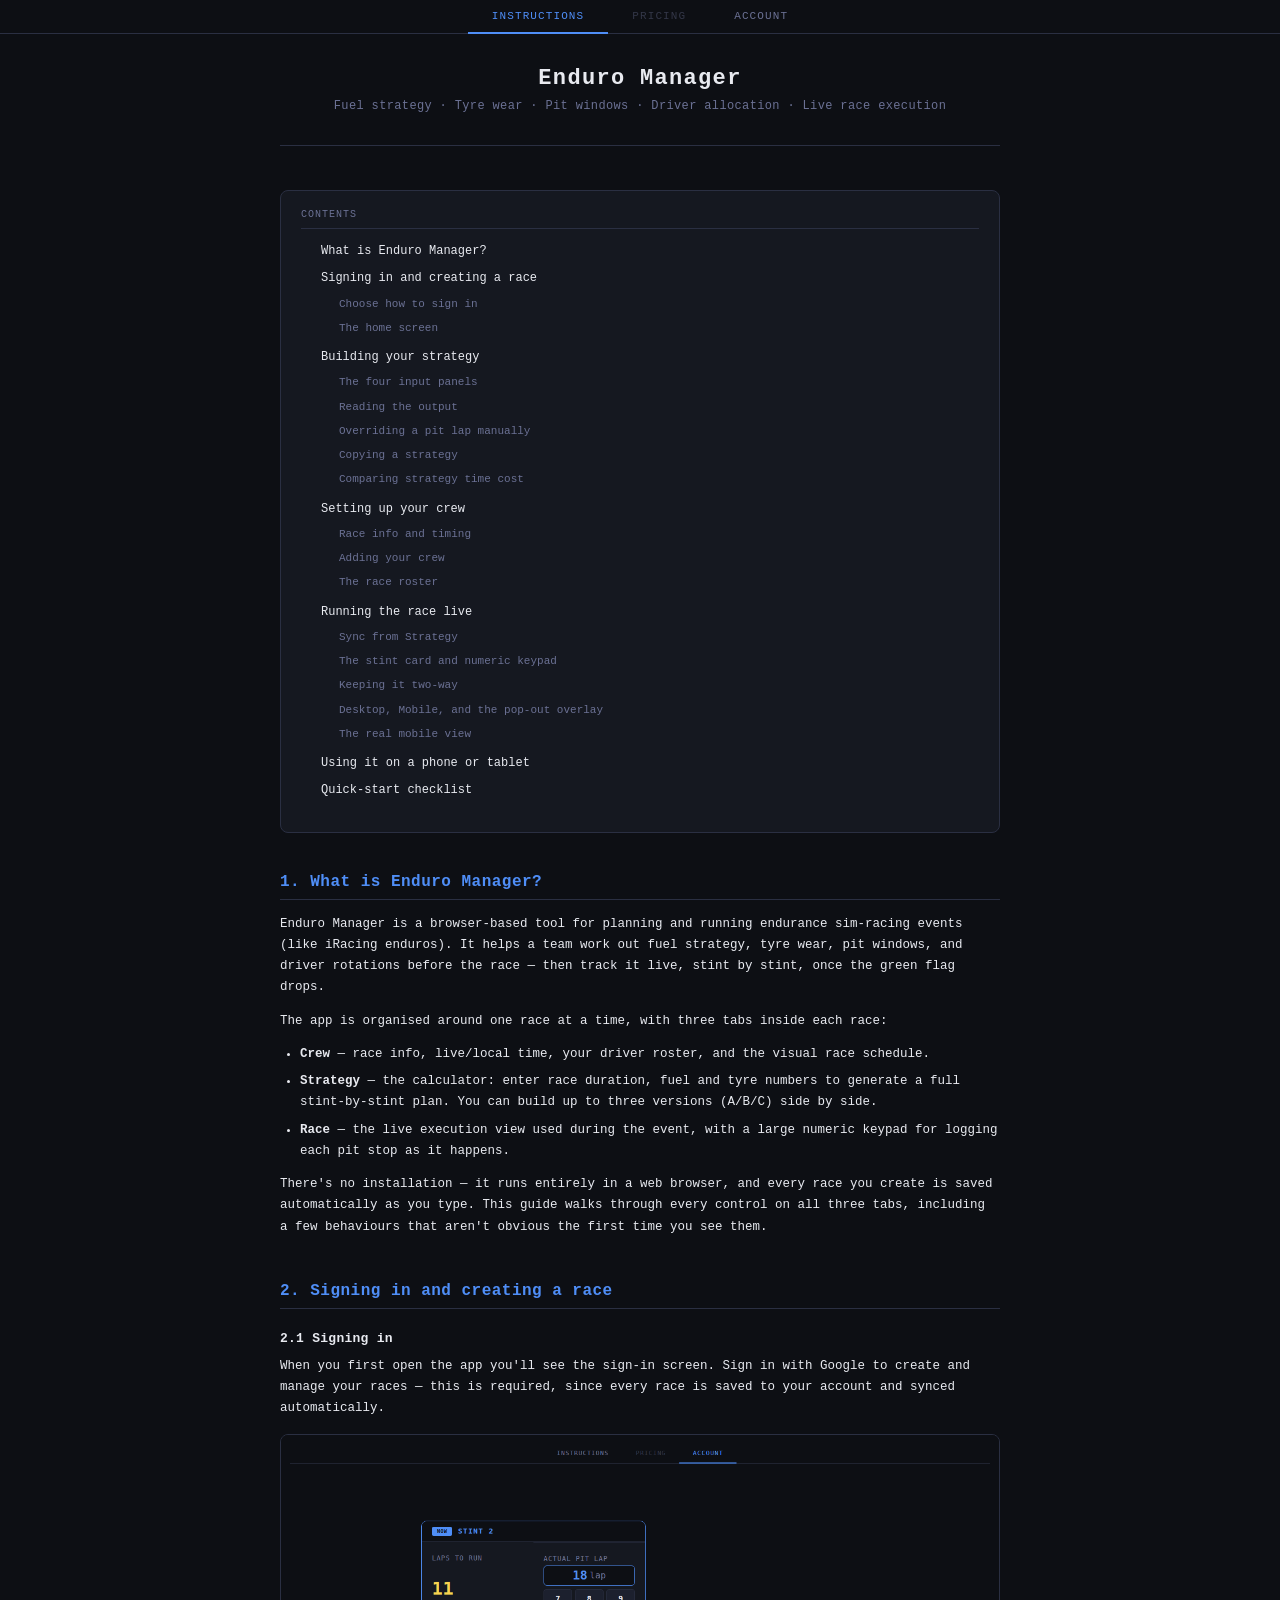
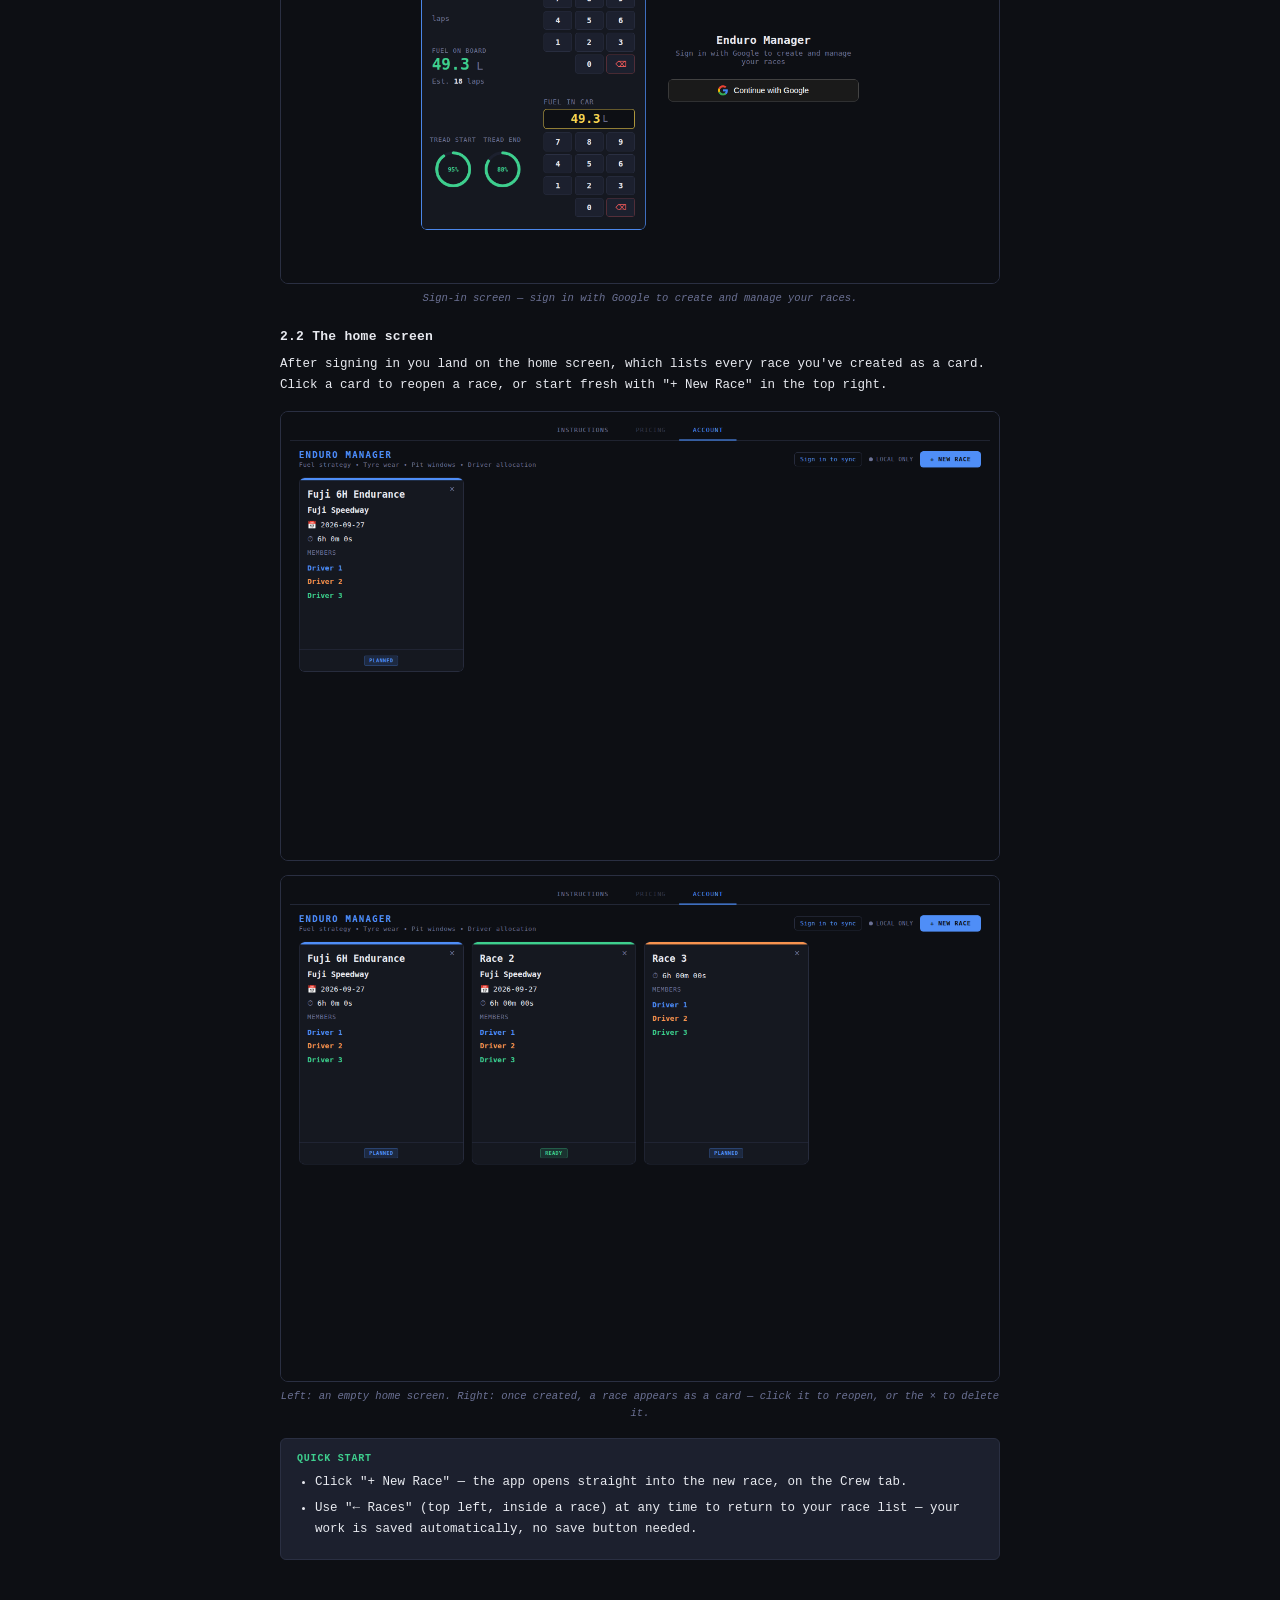
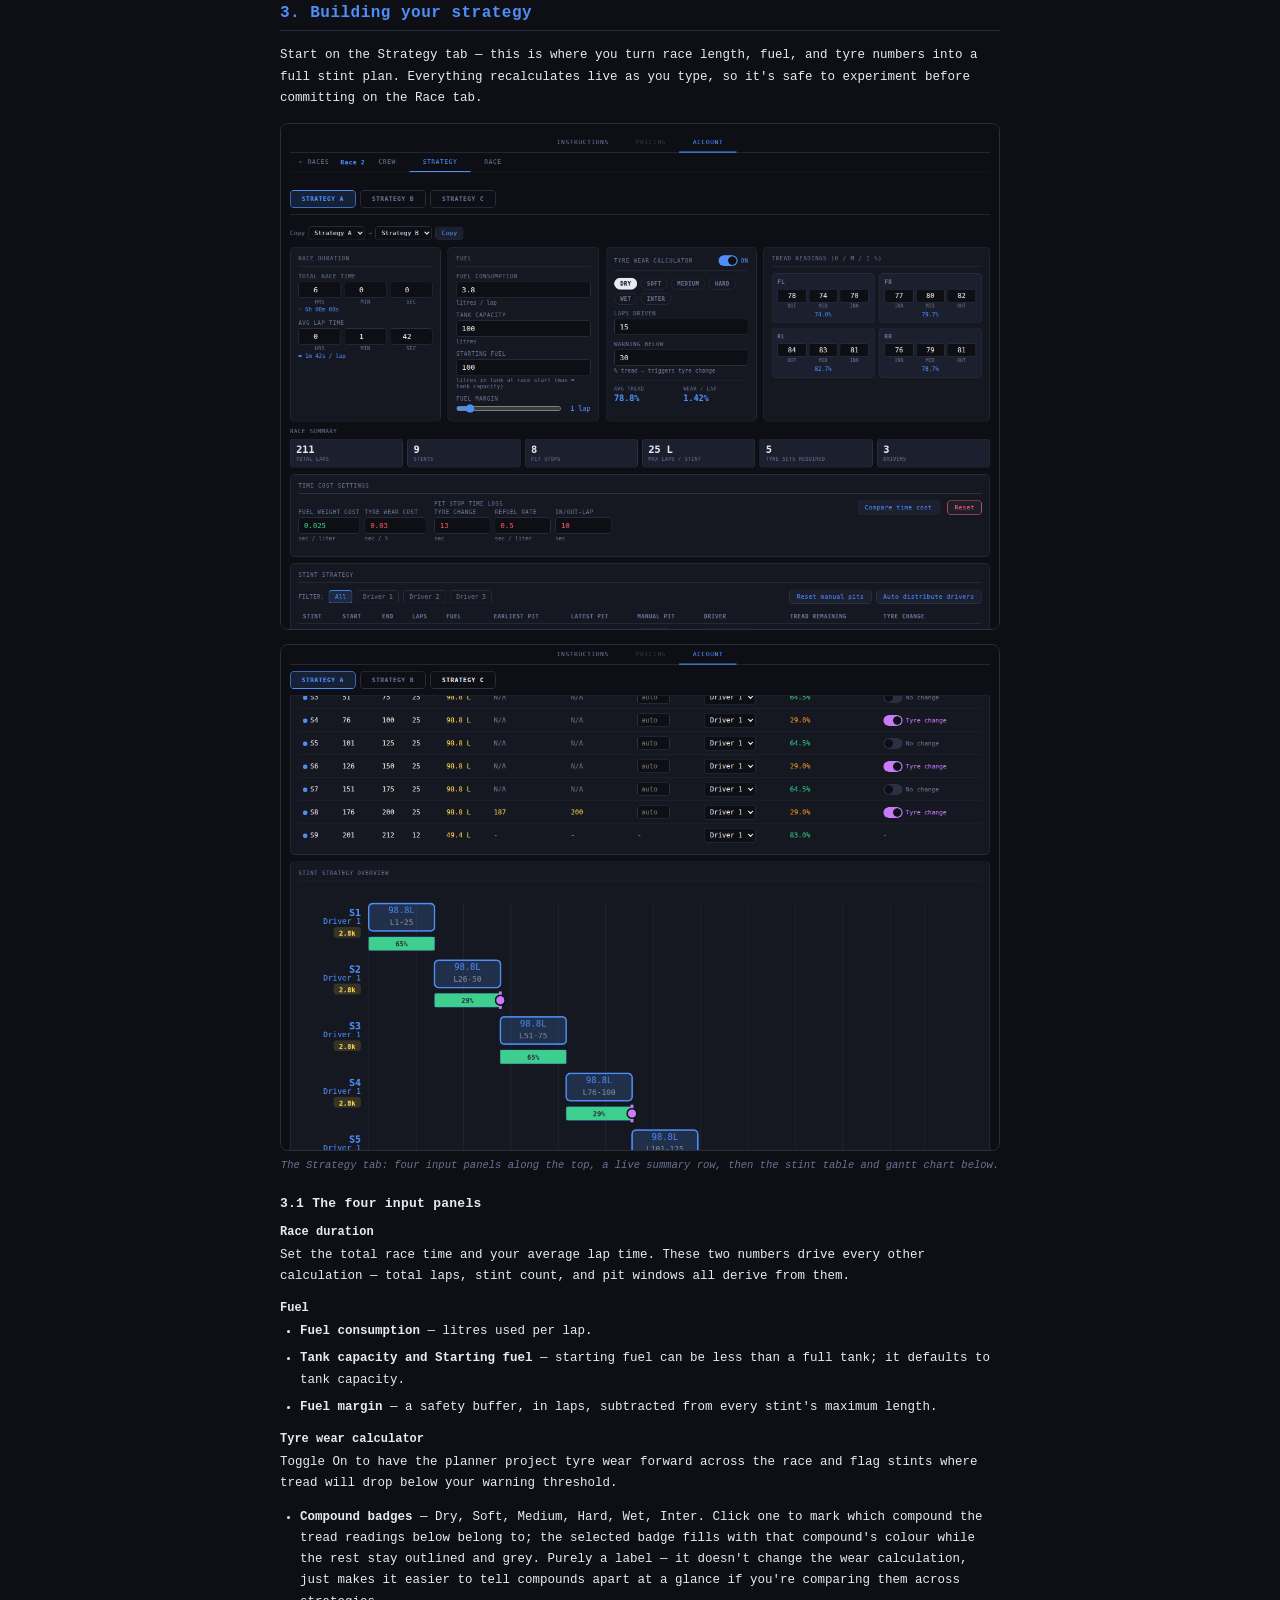
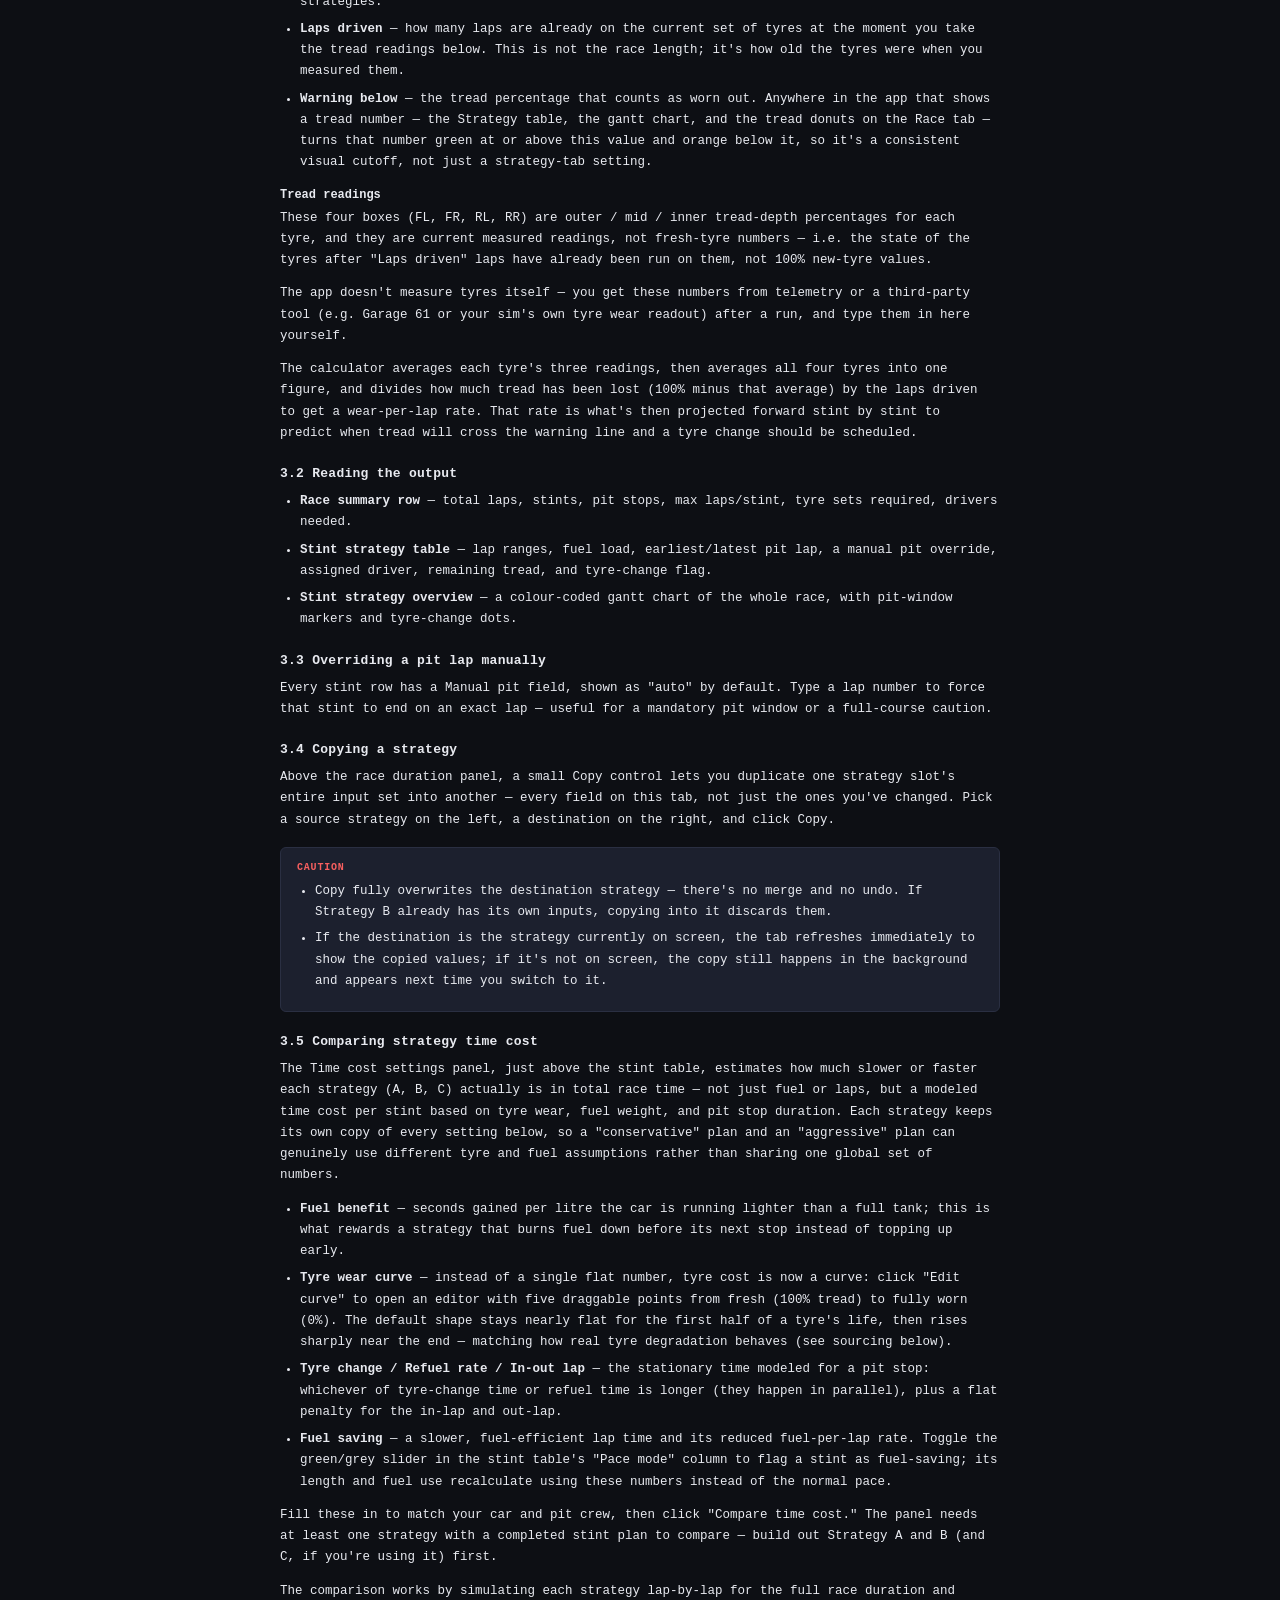
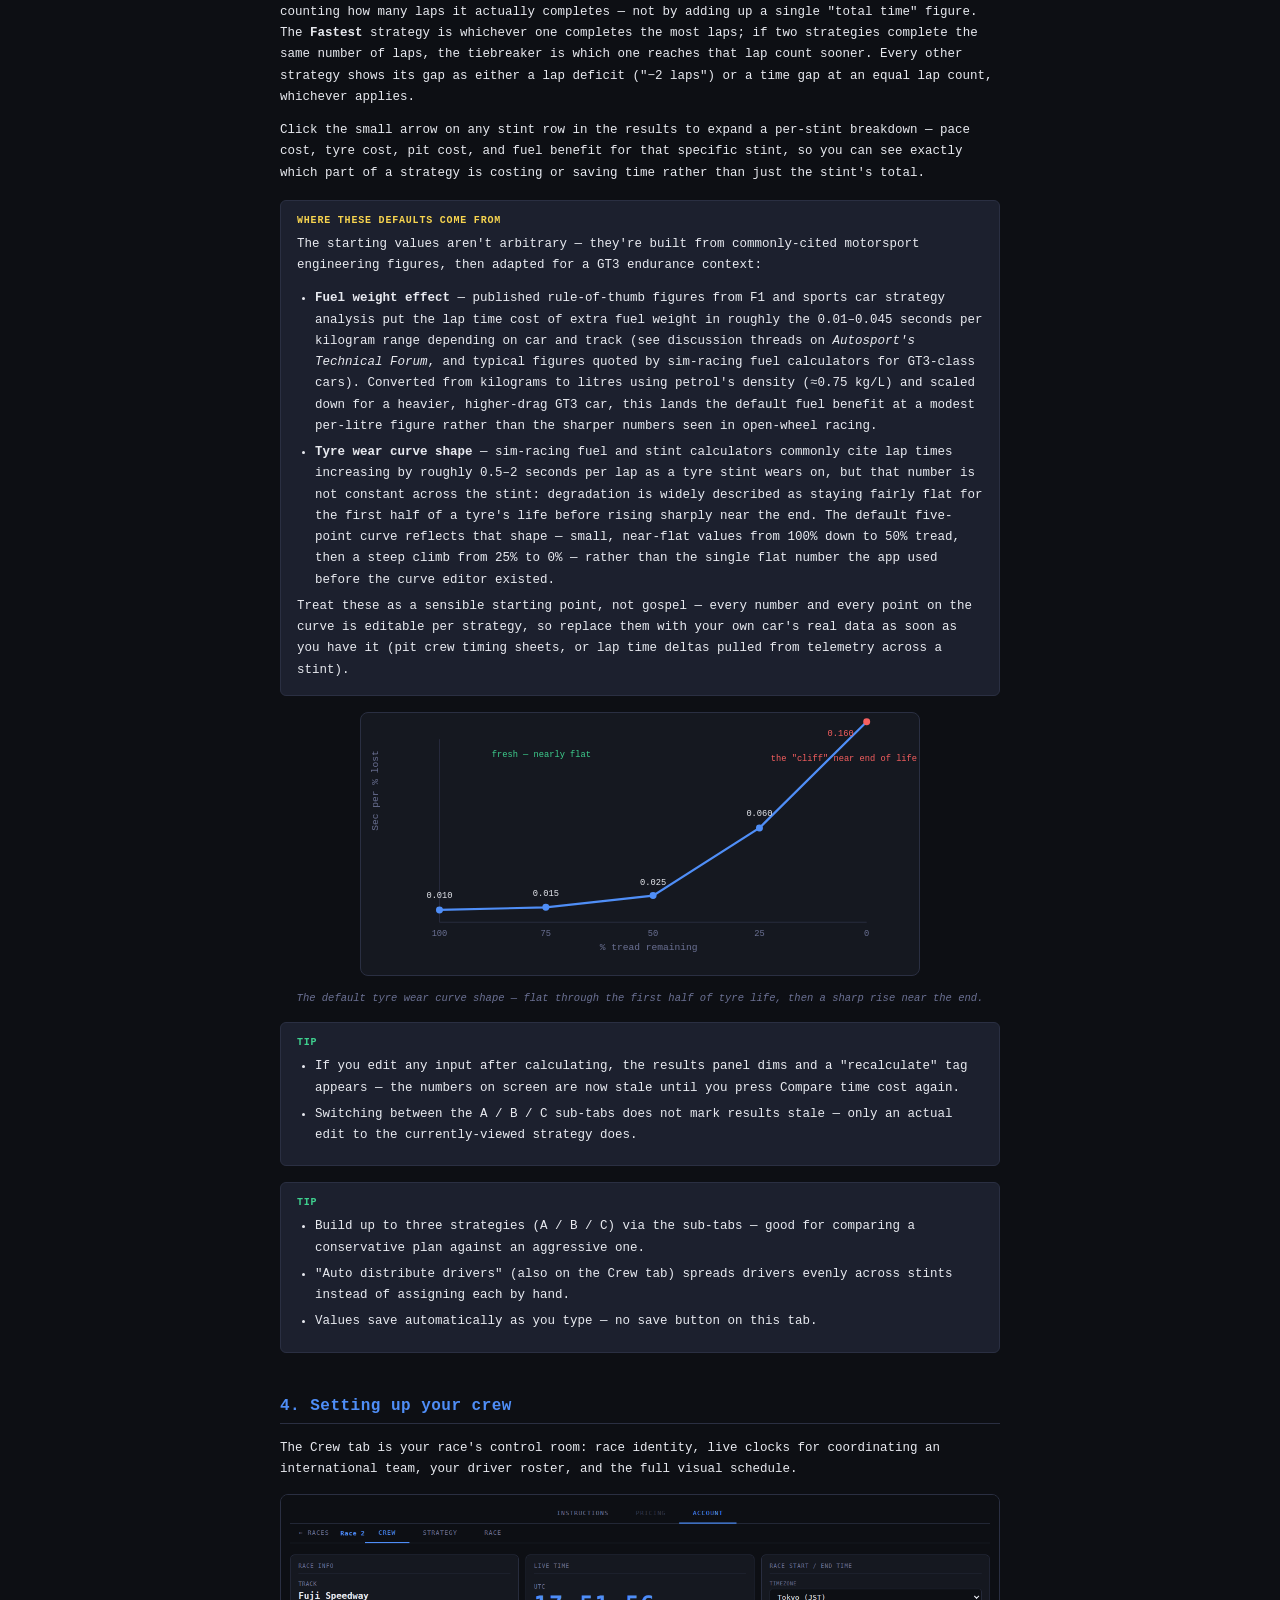
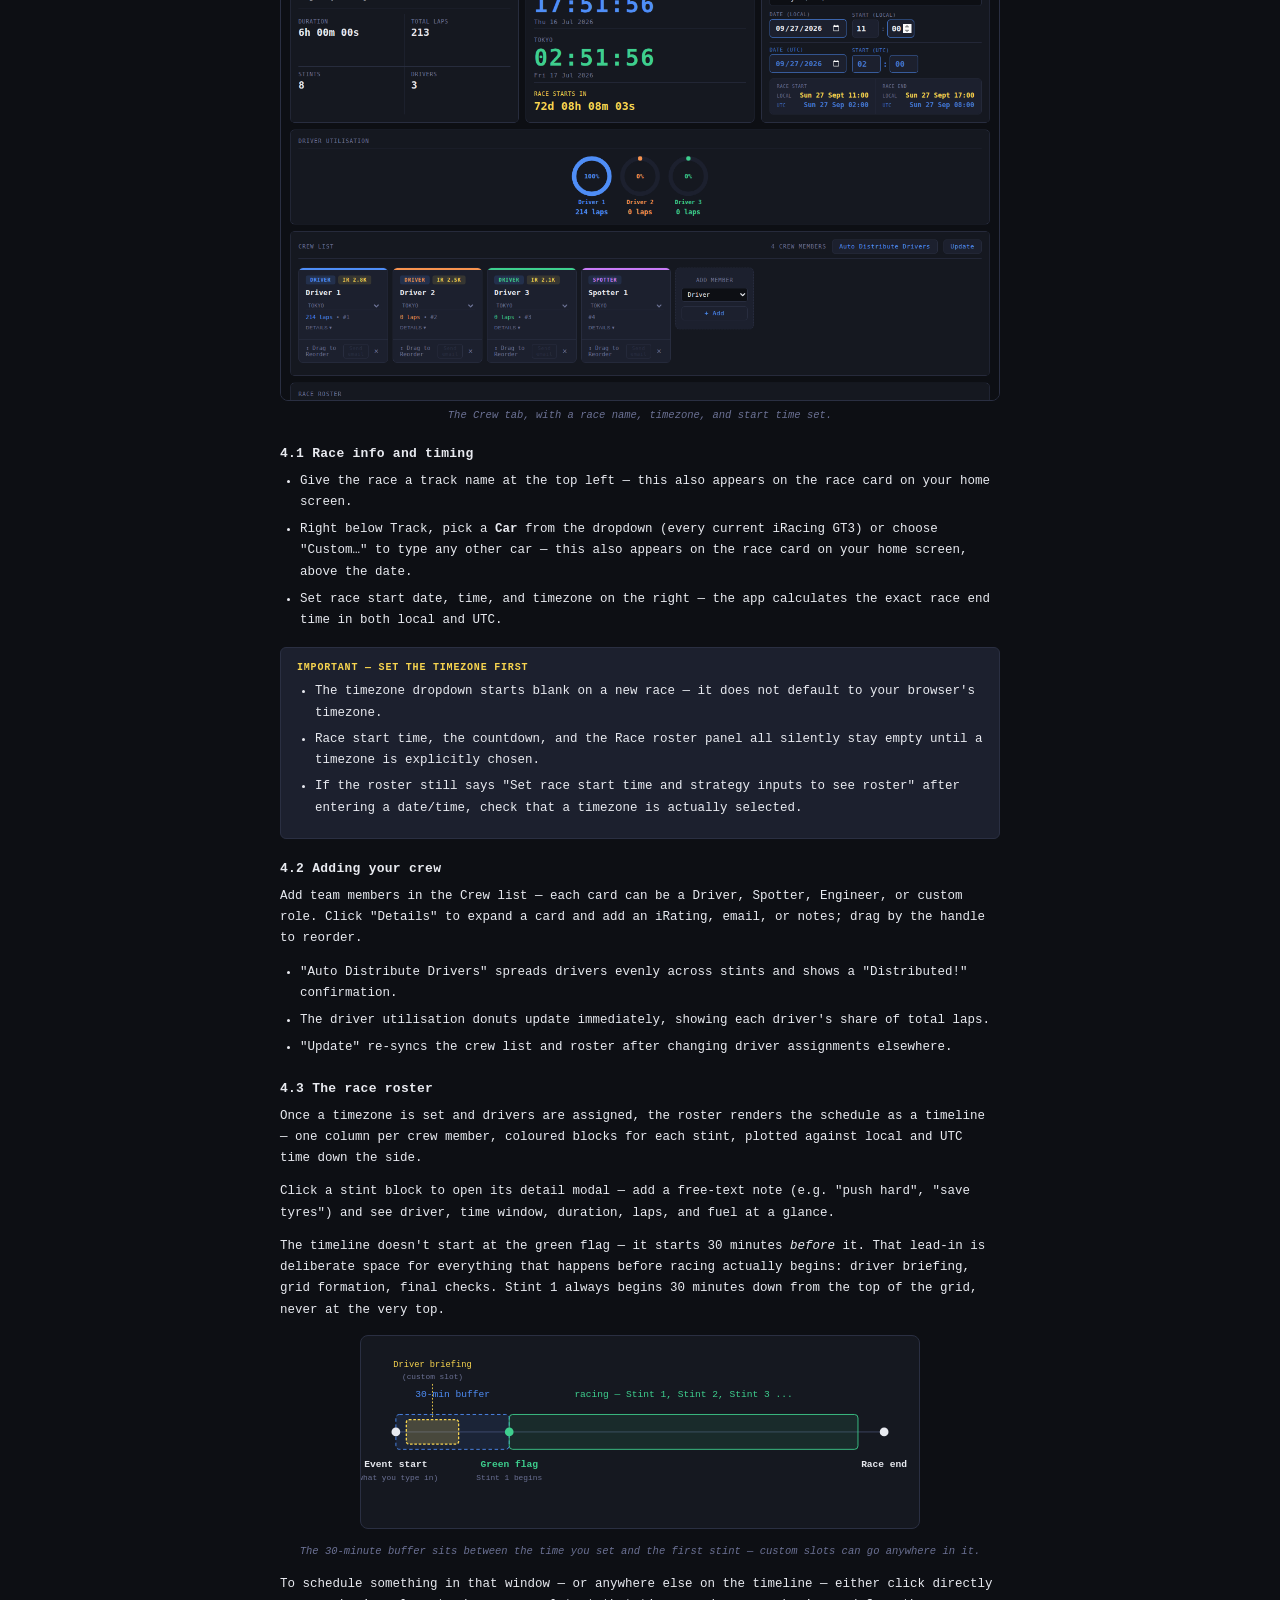
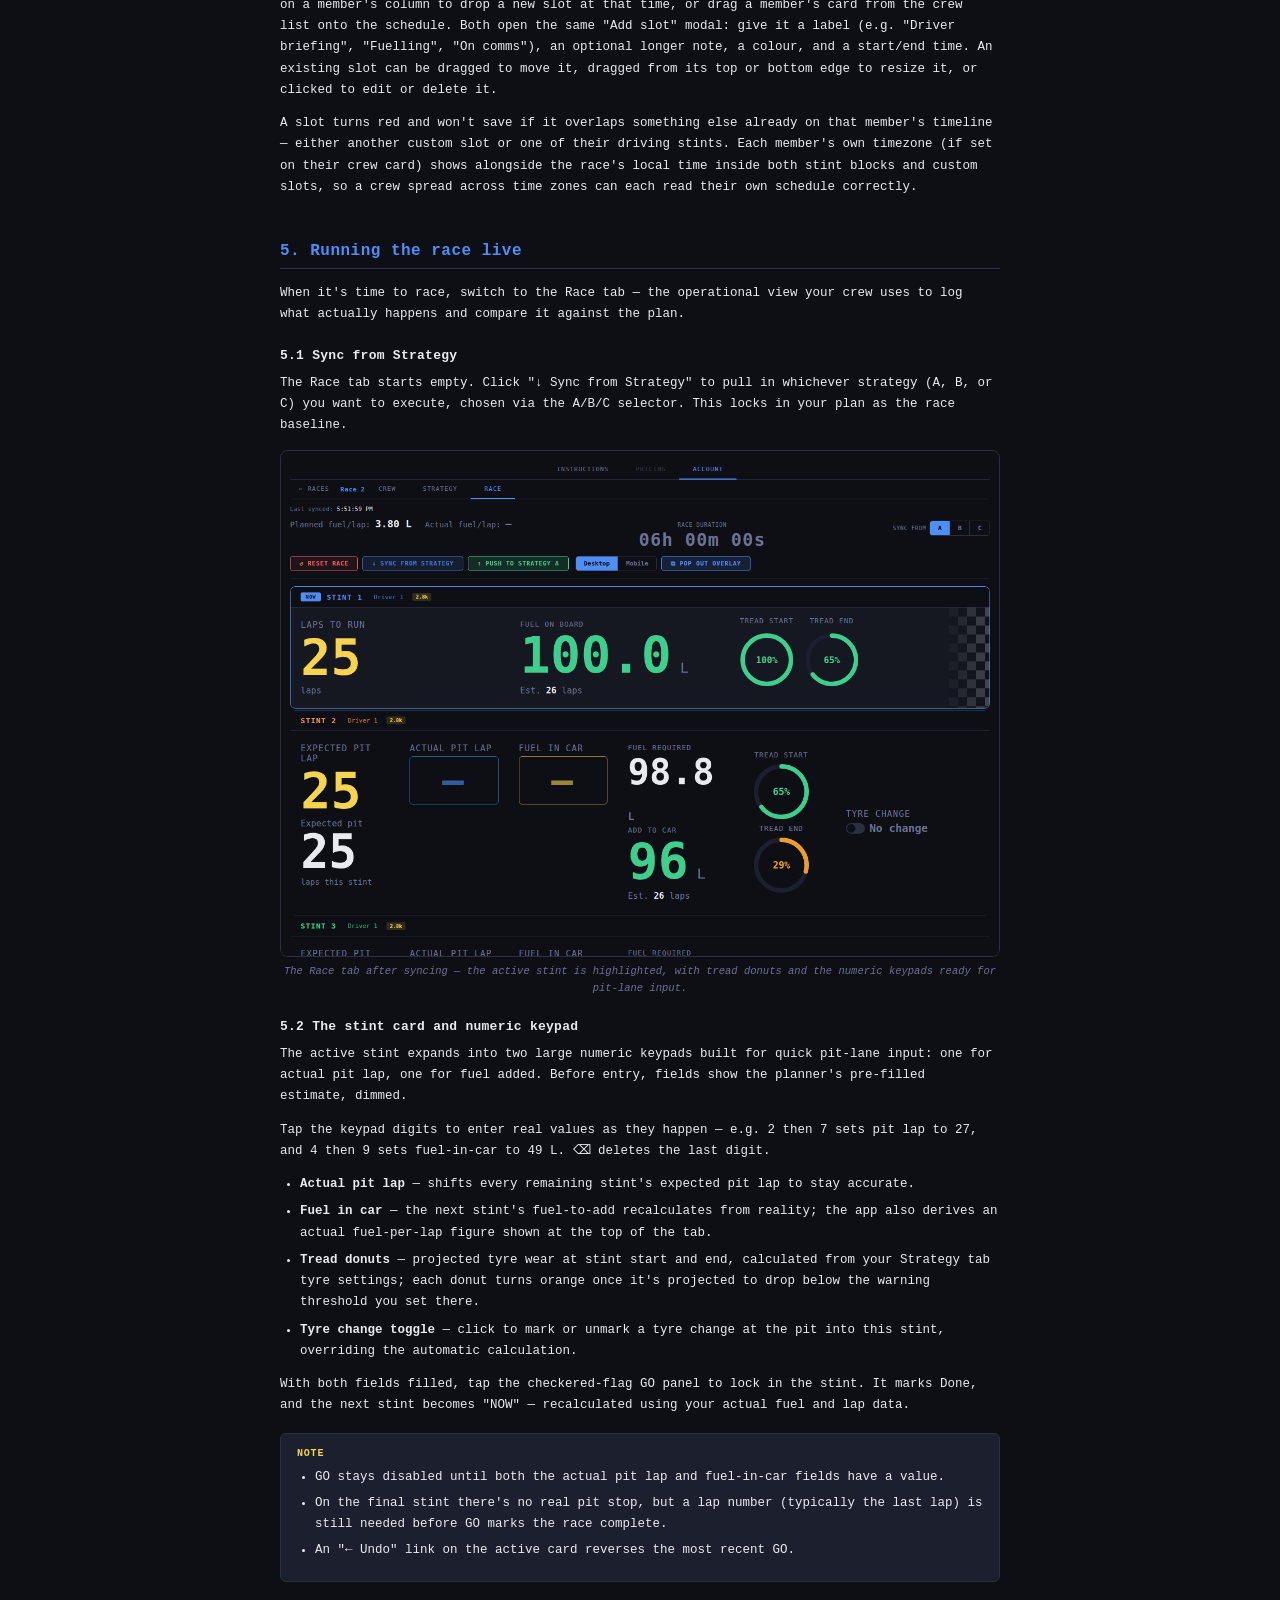
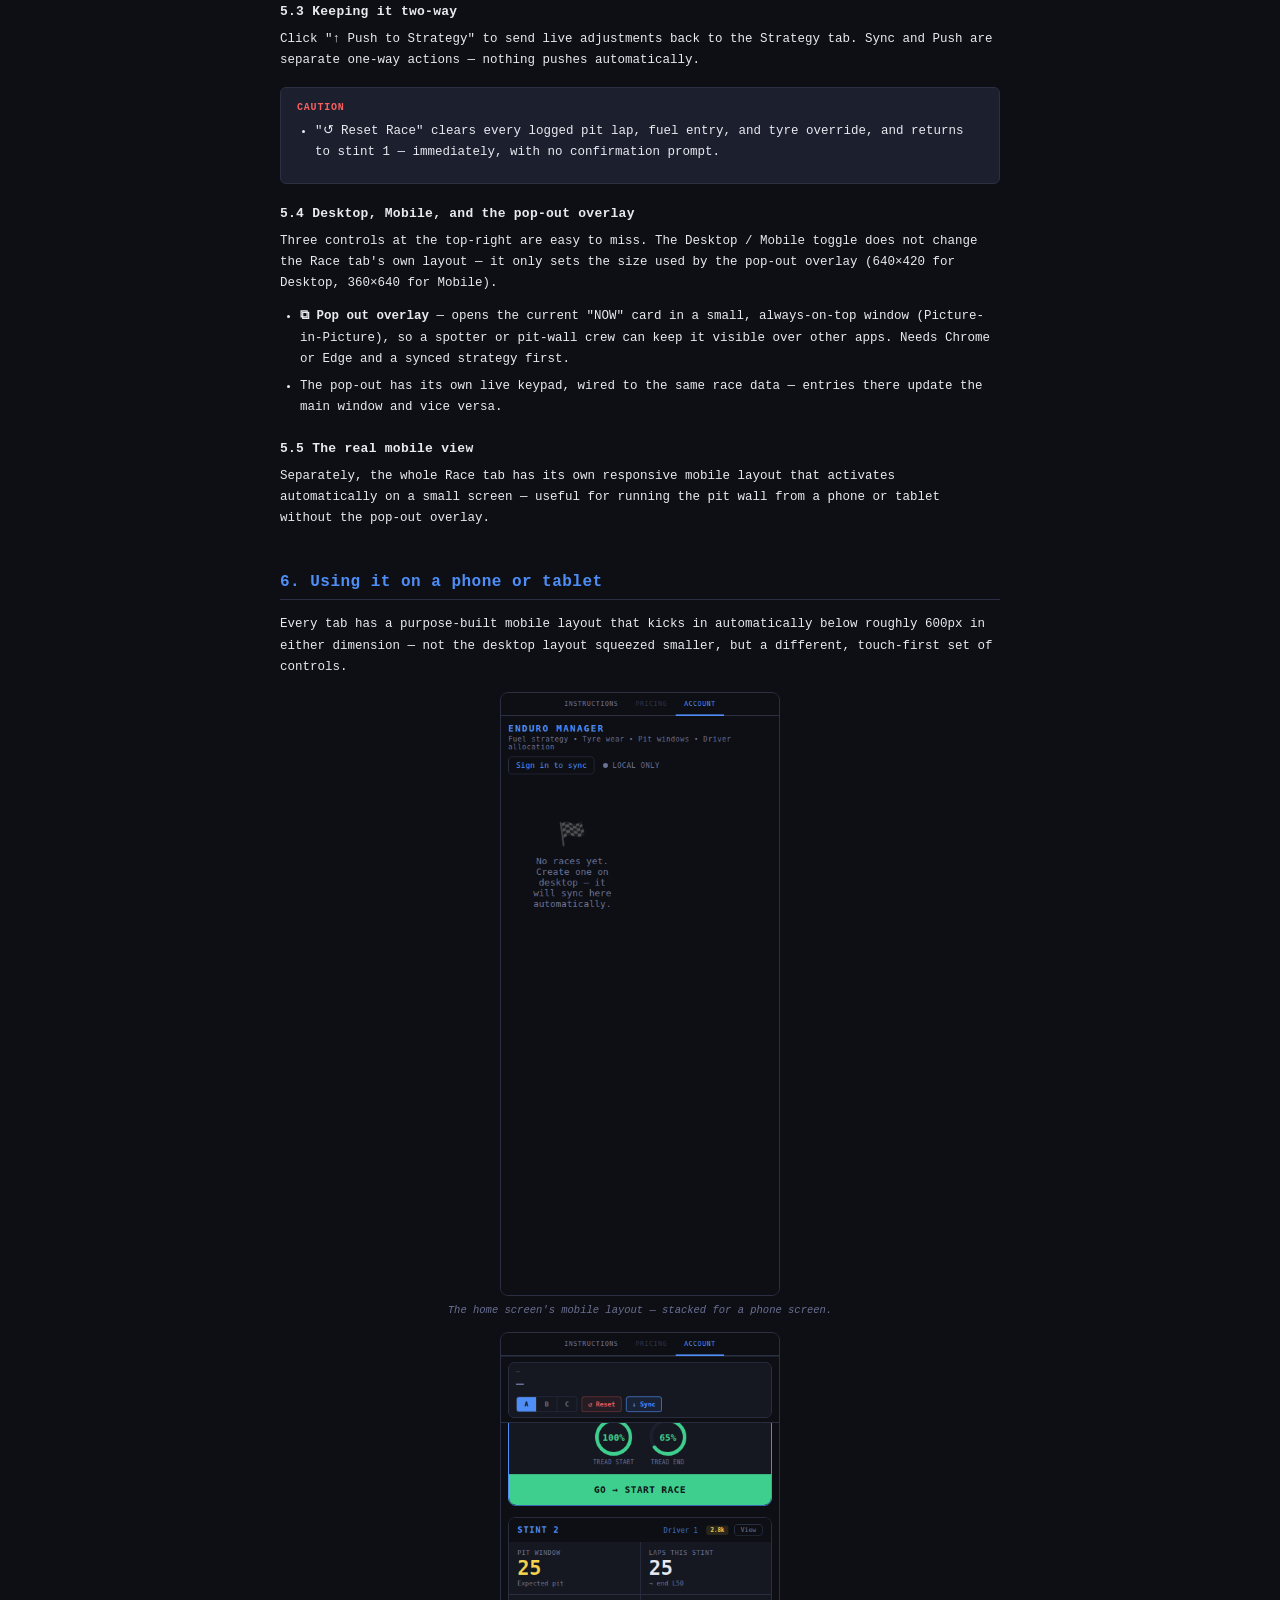
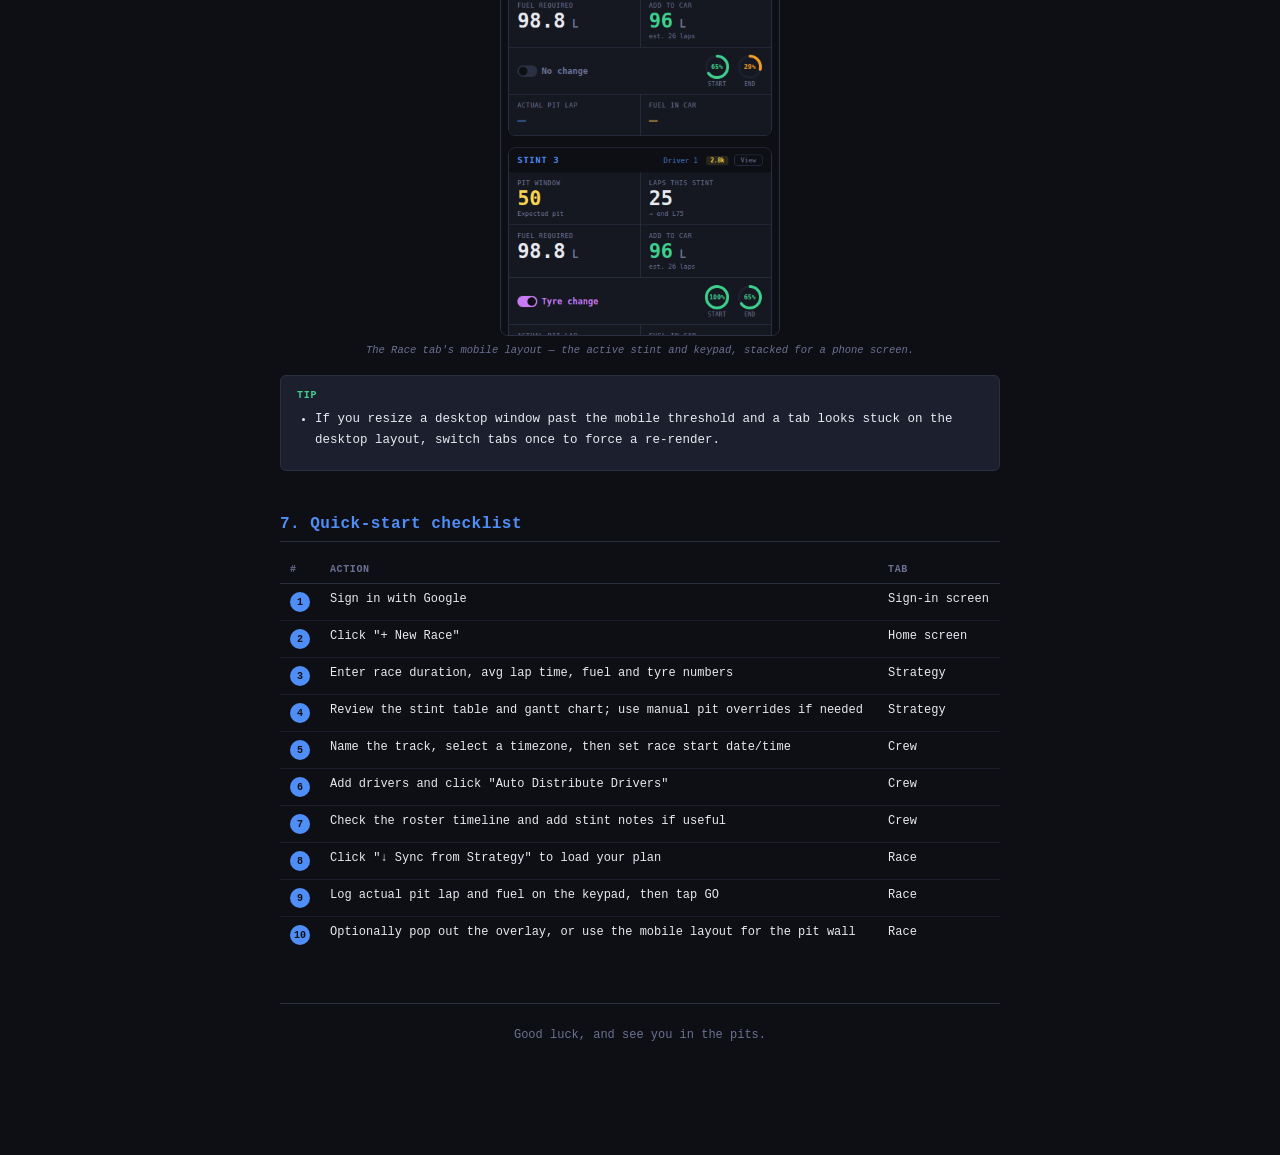
==== commit fc08d9f3: "V0.4.1" ====
--- a/guide.html
+++ b/guide.html
@@ -68,7 +68,7 @@
   <div class="site-nav-tabs">
     <a class="site-nav-tab active" href="guide.html">Instructions</a>
     <a class="site-nav-tab disabled" href="#" onclick="return false">Pricing</a>
-    <a class="site-nav-tab" href="V0_3_1.html">Account</a>
+    <a class="site-nav-tab" href="index.html">Account</a>
   </div>
 </div>
 
@@ -201,14 +201,57 @@
     </div>
 
     <h3 id="s3-5">3.5 Comparing strategy time cost</h3>
-    <p>The Time cost settings panel, just above the stint table, estimates how much slower or faster each strategy (A, B, C) actually is in total race time — not just fuel or laps, but a modeled time cost per stint based on tyre wear, fuel weight, and pit stop duration.</p>
-    <ul>
-      <li><b>Fuel weight cost</b> — seconds lost per litre of fuel still in the tank; a fuller tank is heavier and slower, so this rewards strategies that run lighter for longer.</li>
-      <li><b>Tyre wear cost</b> — seconds lost per percent of tread already worn away; more laps on worn tyres costs more time as the stint goes on.</li>
+    <p>The Time cost settings panel, just above the stint table, estimates how much slower or faster each strategy (A, B, C) actually is in total race time — not just fuel or laps, but a modeled time cost per stint based on tyre wear, fuel weight, and pit stop duration. Each strategy keeps its own copy of every setting below, so a "conservative" plan and an "aggressive" plan can genuinely use different tyre and fuel assumptions rather than sharing one global set of numbers.</p>
+    <ul>
+      <li><b>Fuel benefit</b> — seconds gained per litre the car is running lighter than a full tank; this is what rewards a strategy that burns fuel down before its next stop instead of topping up early.</li>
+      <li><b>Tyre wear curve</b> — instead of a single flat number, tyre cost is now a curve: click "Edit curve" to open an editor with five draggable points from fresh (100% tread) to fully worn (0%). The default shape stays nearly flat for the first half of a tyre's life, then rises sharply near the end — matching how real tyre degradation behaves (see sourcing below).</li>
       <li><b>Tyre change / Refuel rate / In-out lap</b> — the stationary time modeled for a pit stop: whichever of tyre-change time or refuel time is longer (they happen in parallel), plus a flat penalty for the in-lap and out-lap.</li>
-    </ul>
-    <p>Fill in these six numbers to match your car and pit crew, then click "Compare time cost." The panel needs at least one strategy with a completed stint plan to compare — build out Strategy A and B (and C, if you're using it) first.</p>
-    <p>The same comparison also overlays small coloured pills directly onto the gantt chart for whichever strategy is currently on screen — green for a stint that's losing less time than the fastest strategy's equivalent stint, red for one losing more, and a neutral "&plusmn;" for an exact tie (the fastest strategy always ties itself).</p>
+      <li><b>Fuel saving</b> — a slower, fuel-efficient lap time and its reduced fuel-per-lap rate. Toggle the green/grey slider in the stint table's "Pace mode" column to flag a stint as fuel-saving; its length and fuel use recalculate using these numbers instead of the normal pace.</li>
+    </ul>
+    <p>Fill these in to match your car and pit crew, then click "Compare time cost." The panel needs at least one strategy with a completed stint plan to compare — build out Strategy A and B (and C, if you're using it) first.</p>
+    <p>The comparison works by simulating each strategy lap-by-lap for the full race duration and counting how many laps it actually completes — not by adding up a single "total time" figure. The <b>Fastest</b> strategy is whichever one completes the most laps; if two strategies complete the same number of laps, the tiebreaker is which one reaches that lap count sooner. Every other strategy shows its gap as either a lap deficit ("&minus;2 laps") or a time gap at an equal lap count, whichever applies.</p>
+    <p>Click the small arrow on any stint row in the results to expand a per-stint breakdown — pace cost, tyre cost, pit cost, and fuel benefit for that specific stint, so you can see exactly which part of a strategy is costing or saving time rather than just the stint's total.</p>
+    <div class="callout note">
+      <div class="callout-lbl">Where these defaults come from</div>
+      <p>The starting values aren't arbitrary — they're built from commonly-cited motorsport engineering figures, then adapted for a GT3 endurance context:</p>
+      <ul>
+        <li><b>Fuel weight effect</b> — published rule-of-thumb figures from F1 and sports car strategy analysis put the lap time cost of extra fuel weight in roughly the 0.01&ndash;0.045 seconds per kilogram range depending on car and track (see discussion threads on <i>Autosport's Technical Forum</i>, and typical figures quoted by sim-racing fuel calculators for GT3-class cars). Converted from kilograms to litres using petrol's density (&asymp;0.75 kg/L) and scaled down for a heavier, higher-drag GT3 car, this lands the default fuel benefit at a modest per-litre figure rather than the sharper numbers seen in open-wheel racing.</li>
+        <li><b>Tyre wear curve shape</b> — sim-racing fuel and stint calculators commonly cite lap times increasing by roughly 0.5&ndash;2 seconds per lap as a tyre stint wears on, but that number is not constant across the stint: degradation is widely described as staying fairly flat for the first half of a tyre's life before rising sharply near the end. The default five-point curve reflects that shape — small, near-flat values from 100% down to 50% tread, then a steep climb from 25% to 0% — rather than the single flat number the app used before the curve editor existed.</li>
+      </ul>
+      <p>Treat these as a sensible starting point, not gospel — every number and every point on the curve is editable per strategy, so replace them with your own car's real data as soon as you have it (pit crew timing sheets, or lap time deltas pulled from telemetry across a stint).</p>
+    </div>
+    <div class="shot-wrap"><svg viewBox="0 0 640 300" xmlns="http://www.w3.org/2000/svg" style="width:100%;max-width:560px;display:block;margin:14px auto;background:#151820;border:1px solid #2a2f42;border-radius:8px">
+  <!-- axes -->
+  <line x1="90" y1="30" x2="90" y2="240" stroke="#2a2f42" stroke-width="1"/>
+  <line x1="90" y1="240" x2="580" y2="240" stroke="#2a2f42" stroke-width="1"/>
+  <!-- y axis label -->
+  <text x="20" y="135" fill="#6b7194" font-size="11" font-family="monospace" transform="rotate(-90 20 135)">Sec per % lost</text>
+  <!-- x axis label -->
+  <text x="330" y="272" fill="#6b7194" font-size="11" font-family="monospace" text-anchor="middle">% tread remaining</text>
+  <!-- x ticks (100,75,50,25,0 left to right = worn to fresh direction reversed) -->
+  <text x="90" y="256" fill="#6b7194" font-size="10" font-family="monospace" text-anchor="middle">100</text>
+  <text x="212" y="256" fill="#6b7194" font-size="10" font-family="monospace" text-anchor="middle">75</text>
+  <text x="335" y="256" fill="#6b7194" font-size="10" font-family="monospace" text-anchor="middle">50</text>
+  <text x="457" y="256" fill="#6b7194" font-size="10" font-family="monospace" text-anchor="middle">25</text>
+  <text x="580" y="256" fill="#6b7194" font-size="10" font-family="monospace" text-anchor="middle">0</text>
+  <!-- curve: points at (100,0.01)(75,0.015)(50,0.025)(25,0.06)(0,0.16), y scaled 0-0.17 range -->
+  <polyline points="90,225.9 212,222.9 335,209.4 457,131.8 580,10" fill="none" stroke="#4f8ef7" stroke-width="2.5"/>
+  <circle cx="90" cy="225.9" r="4" fill="#4f8ef7"/>
+  <circle cx="212" cy="222.9" r="4" fill="#4f8ef7"/>
+  <circle cx="335" cy="209.4" r="4" fill="#4f8ef7"/>
+  <circle cx="457" cy="131.8" r="4" fill="#4f8ef7"/>
+  <circle cx="580" cy="10" r="4" fill="#f75f5f"/>
+  <!-- labels for value points -->
+  <text x="90" y="212" fill="#e8eaf0" font-size="10" font-family="monospace" text-anchor="middle">0.010</text>
+  <text x="212" y="210" fill="#e8eaf0" font-size="10" font-family="monospace" text-anchor="middle">0.015</text>
+  <text x="335" y="197" fill="#e8eaf0" font-size="10" font-family="monospace" text-anchor="middle">0.025</text>
+  <text x="457" y="118" fill="#e8eaf0" font-size="10" font-family="monospace" text-anchor="middle">0.060</text>
+  <text x="565" y="26" fill="#f75f5f" font-size="10" font-family="monospace" text-anchor="end">0.160</text>
+  <!-- region labels -->
+  <text x="150" y="50" fill="#3ecf8e" font-size="10" font-family="monospace">fresh — nearly flat</text>
+  <text x="470" y="55" fill="#f75f5f" font-size="10" font-family="monospace">the "cliff" near end of life</text>
+</svg></div>
+    <p class="caption">The default tyre wear curve shape — flat through the first half of tyre life, then a sharp rise near the end.</p>
     <div class="callout tip">
       <div class="callout-lbl">Tip</div>
       <ul>
@@ -235,7 +278,7 @@
     <h3 id="s4-1">4.1 Race info and timing</h3>
     <ul>
       <li>Give the race a track name at the top left — this also appears on the race card on your home screen.</li>
-      <li>The live time panel shows current UTC alongside your local time — useful when coordinating a crew across timezones.</li>
+      <li>Right below Track, pick a <b>Car</b> from the dropdown (every current iRacing GT3) or choose "Custom&hellip;" to type any other car — this also appears on the race card on your home screen, above the date.</li>
       <li>Set race start date, time, and timezone on the right — the app calculates the exact race end time in both local and UTC.</li>
     </ul>
     <div class="callout note">
@@ -256,8 +299,38 @@
     </ul>
 
     <h3 id="s4-3">4.3 The race roster</h3>
-    <p>Once a timezone is set and drivers are assigned, the roster renders the schedule as a timeline — one column per crew member, coloured blocks for each stint, plotted against local and UTC time.</p>
+    <p>Once a timezone is set and drivers are assigned, the roster renders the schedule as a timeline — one column per crew member, coloured blocks for each stint, plotted against local and UTC time down the side.</p>
     <p>Click a stint block to open its detail modal — add a free-text note (e.g. "push hard", "save tyres") and see driver, time window, duration, laps, and fuel at a glance.</p>
+    <p>The timeline doesn't start at the green flag — it starts 30 minutes <i>before</i> it. That lead-in is deliberate space for everything that happens before racing actually begins: driver briefing, grid formation, final checks. Stint 1 always begins 30 minutes down from the top of the grid, never at the very top.</p>
+    <div class="shot-wrap"><svg viewBox="0 0 640 220" xmlns="http://www.w3.org/2000/svg" style="width:100%;max-width:560px;display:block;margin:14px auto;background:#151820;border:1px solid #2a2f42;border-radius:8px">
+  <!-- main timeline -->
+  <line x1="40" y1="110" x2="600" y2="110" stroke="#2a2f42" stroke-width="2"/>
+  <!-- buffer zone -->
+  <rect x="40" y="90" width="130" height="40" fill="#4f8ef71a" stroke="#4f8ef7" stroke-width="1" stroke-dasharray="4 3" rx="4"/>
+  <text x="105" y="70" fill="#4f8ef7" font-size="11" font-family="monospace" text-anchor="middle">30-min buffer</text>
+  <!-- racing zone -->
+  <rect x="170" y="90" width="400" height="40" fill="#3ecf8e1a" stroke="#3ecf8e" stroke-width="1" rx="4"/>
+  <text x="370" y="70" fill="#3ecf8e" font-size="11" font-family="monospace" text-anchor="middle">racing — Stint 1, Stint 2, Stint 3 ...</text>
+  <!-- event start marker -->
+  <circle cx="40" cy="110" r="5" fill="#e8eaf0"/>
+  <text x="40" y="150" fill="#e8eaf0" font-size="11" font-family="monospace" text-anchor="middle" font-weight="bold">Event start</text>
+  <text x="40" y="165" fill="#6b7194" font-size="9" font-family="monospace" text-anchor="middle">(what you type in)</text>
+  <!-- stint 1 start marker -->
+  <circle cx="170" cy="110" r="5" fill="#3ecf8e"/>
+  <text x="170" y="150" fill="#3ecf8e" font-size="11" font-family="monospace" text-anchor="middle" font-weight="bold">Green flag</text>
+  <text x="170" y="165" fill="#6b7194" font-size="9" font-family="monospace" text-anchor="middle">Stint 1 begins</text>
+  <!-- race end marker -->
+  <circle cx="600" cy="110" r="5" fill="#e8eaf0"/>
+  <text x="600" y="150" fill="#e8eaf0" font-size="11" font-family="monospace" text-anchor="middle" font-weight="bold">Race end</text>
+  <!-- example custom block inside the buffer -->
+  <rect x="52" y="96" width="60" height="28" fill="#f7d44f33" stroke="#f7d44f" stroke-width="1.5" stroke-dasharray="3 2" rx="3"/>
+  <text x="82" y="35" fill="#f7d44f" font-size="10" font-family="monospace" text-anchor="middle">Driver briefing</text>
+  <text x="82" y="49" fill="#6b7194" font-size="9" font-family="monospace" text-anchor="middle">(custom slot)</text>
+  <line x1="82" y1="55" x2="82" y2="94" stroke="#f7d44f" stroke-width="1" stroke-dasharray="2 2"/>
+</svg></div>
+    <p class="caption">The 30-minute buffer sits between the time you set and the first stint — custom slots can go anywhere in it.</p>
+    <p>To schedule something in that window — or anywhere else on the timeline — either click directly on a member's column to drop a new slot at that time, or drag a member's card from the crew list onto the schedule. Both open the same "Add slot" modal: give it a label (e.g. "Driver briefing", "Fuelling", "On comms"), an optional longer note, a colour, and a start/end time. An existing slot can be dragged to move it, dragged from its top or bottom edge to resize it, or clicked to edit or delete it.</p>
+    <p>A slot turns red and won't save if it overlaps something else already on that member's timeline — either another custom slot or one of their driving stints. Each member's own timezone (if set on their crew card) shows alongside the race's local time inside both stint blocks and custom slots, so a crew spread across time zones can each read their own schedule correctly.</p>
   </section>
 
   <section id="s5">
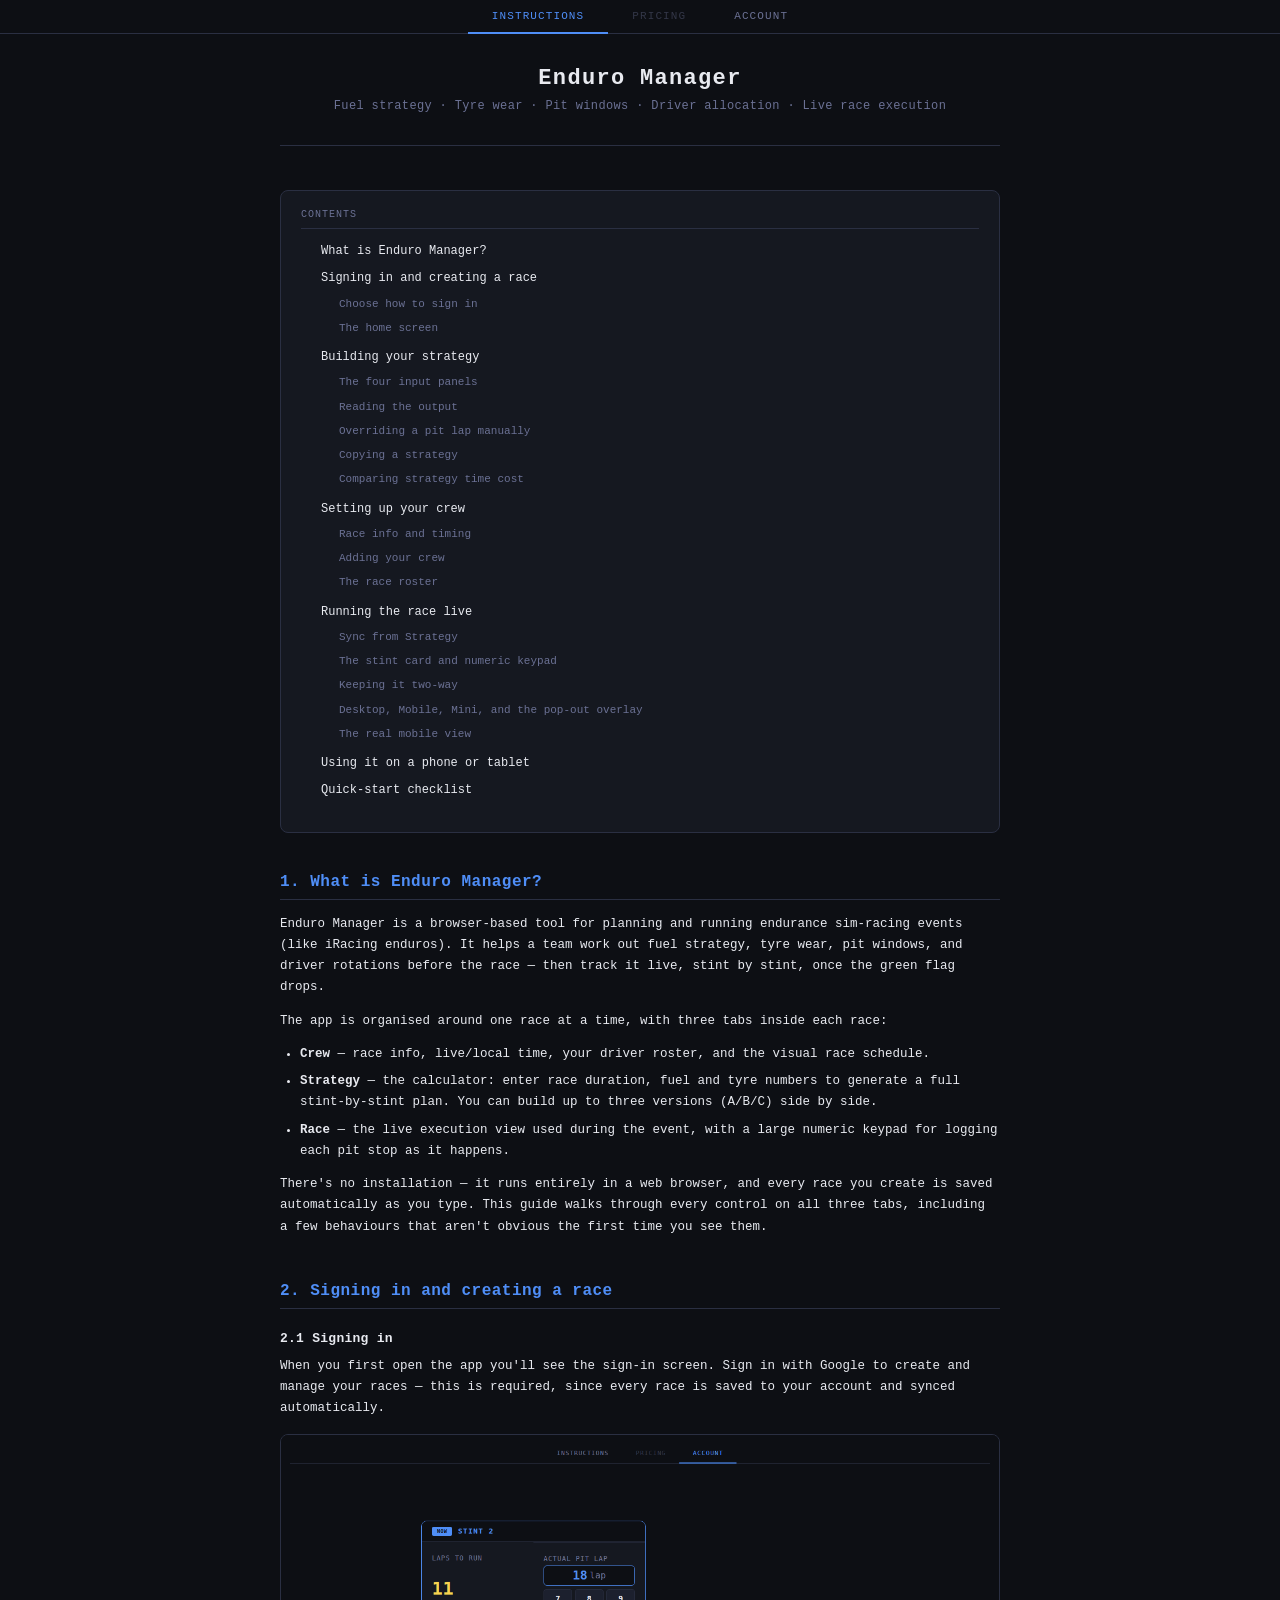
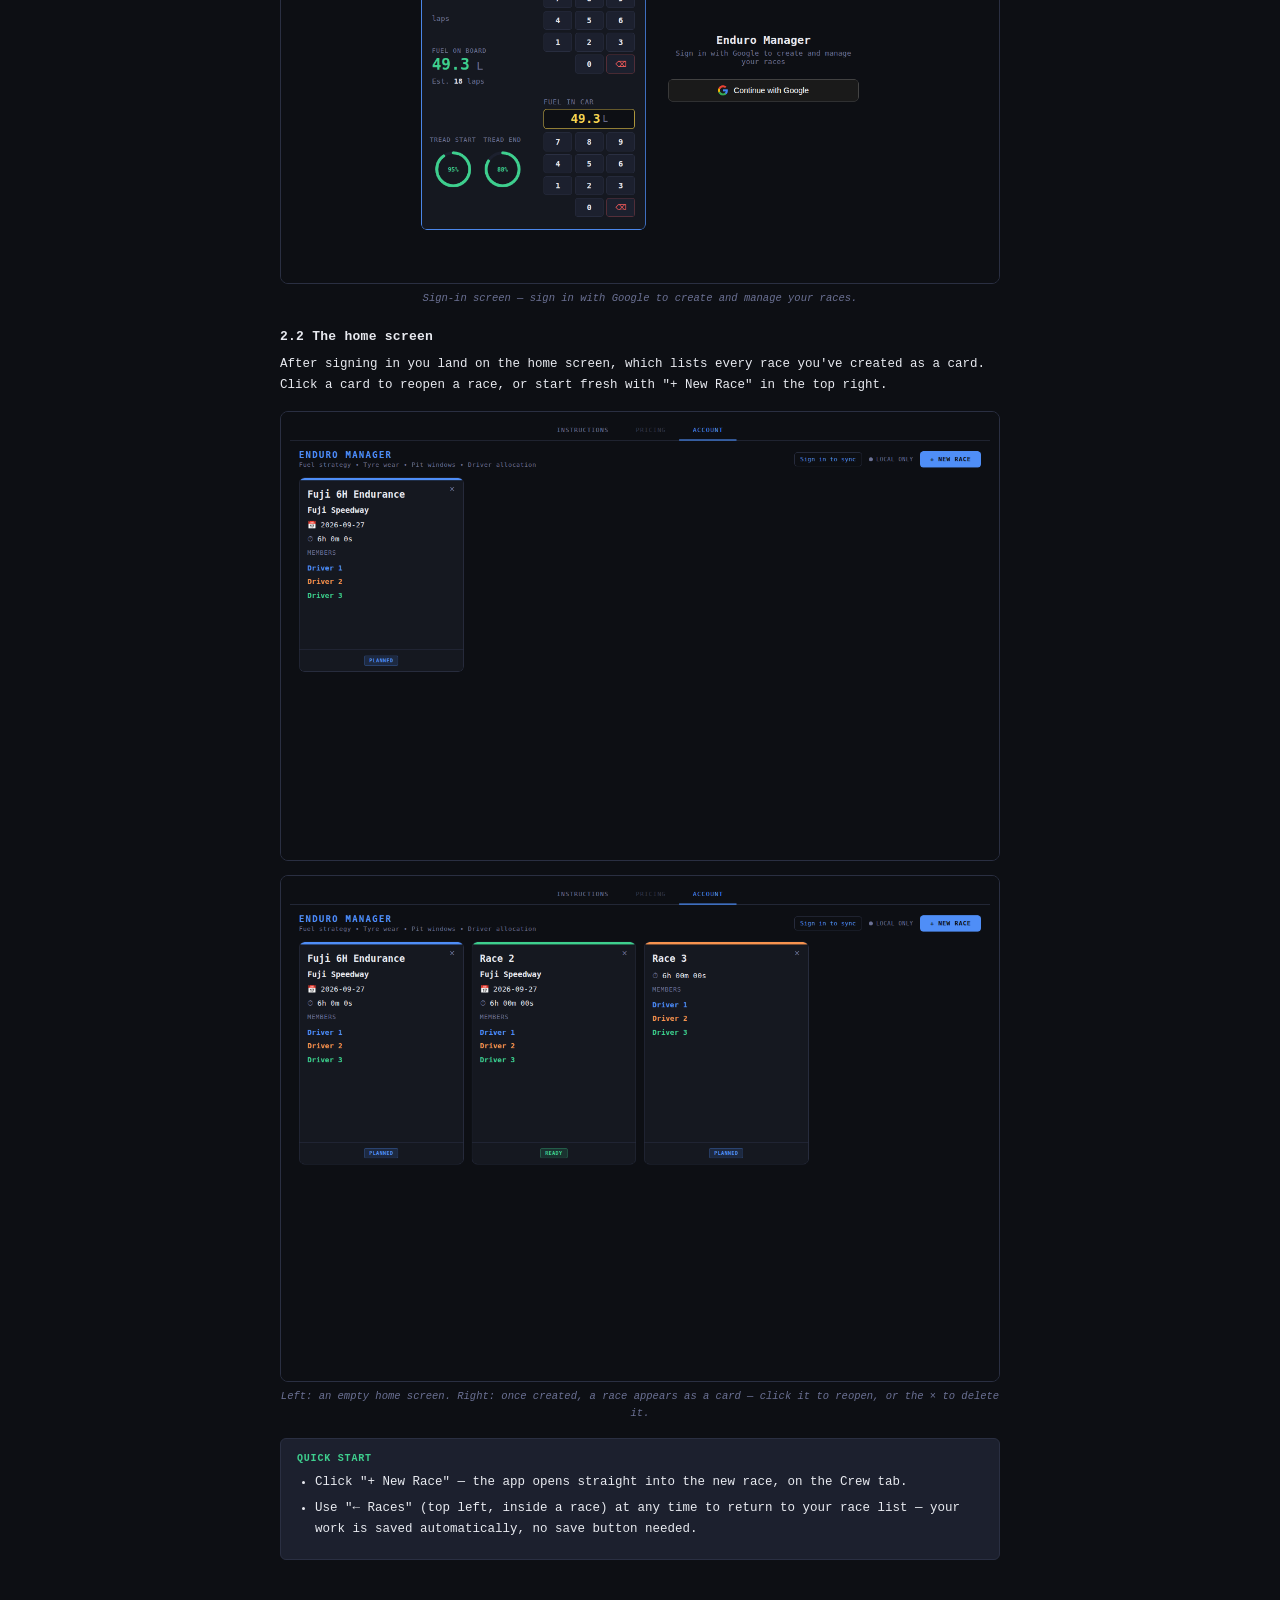
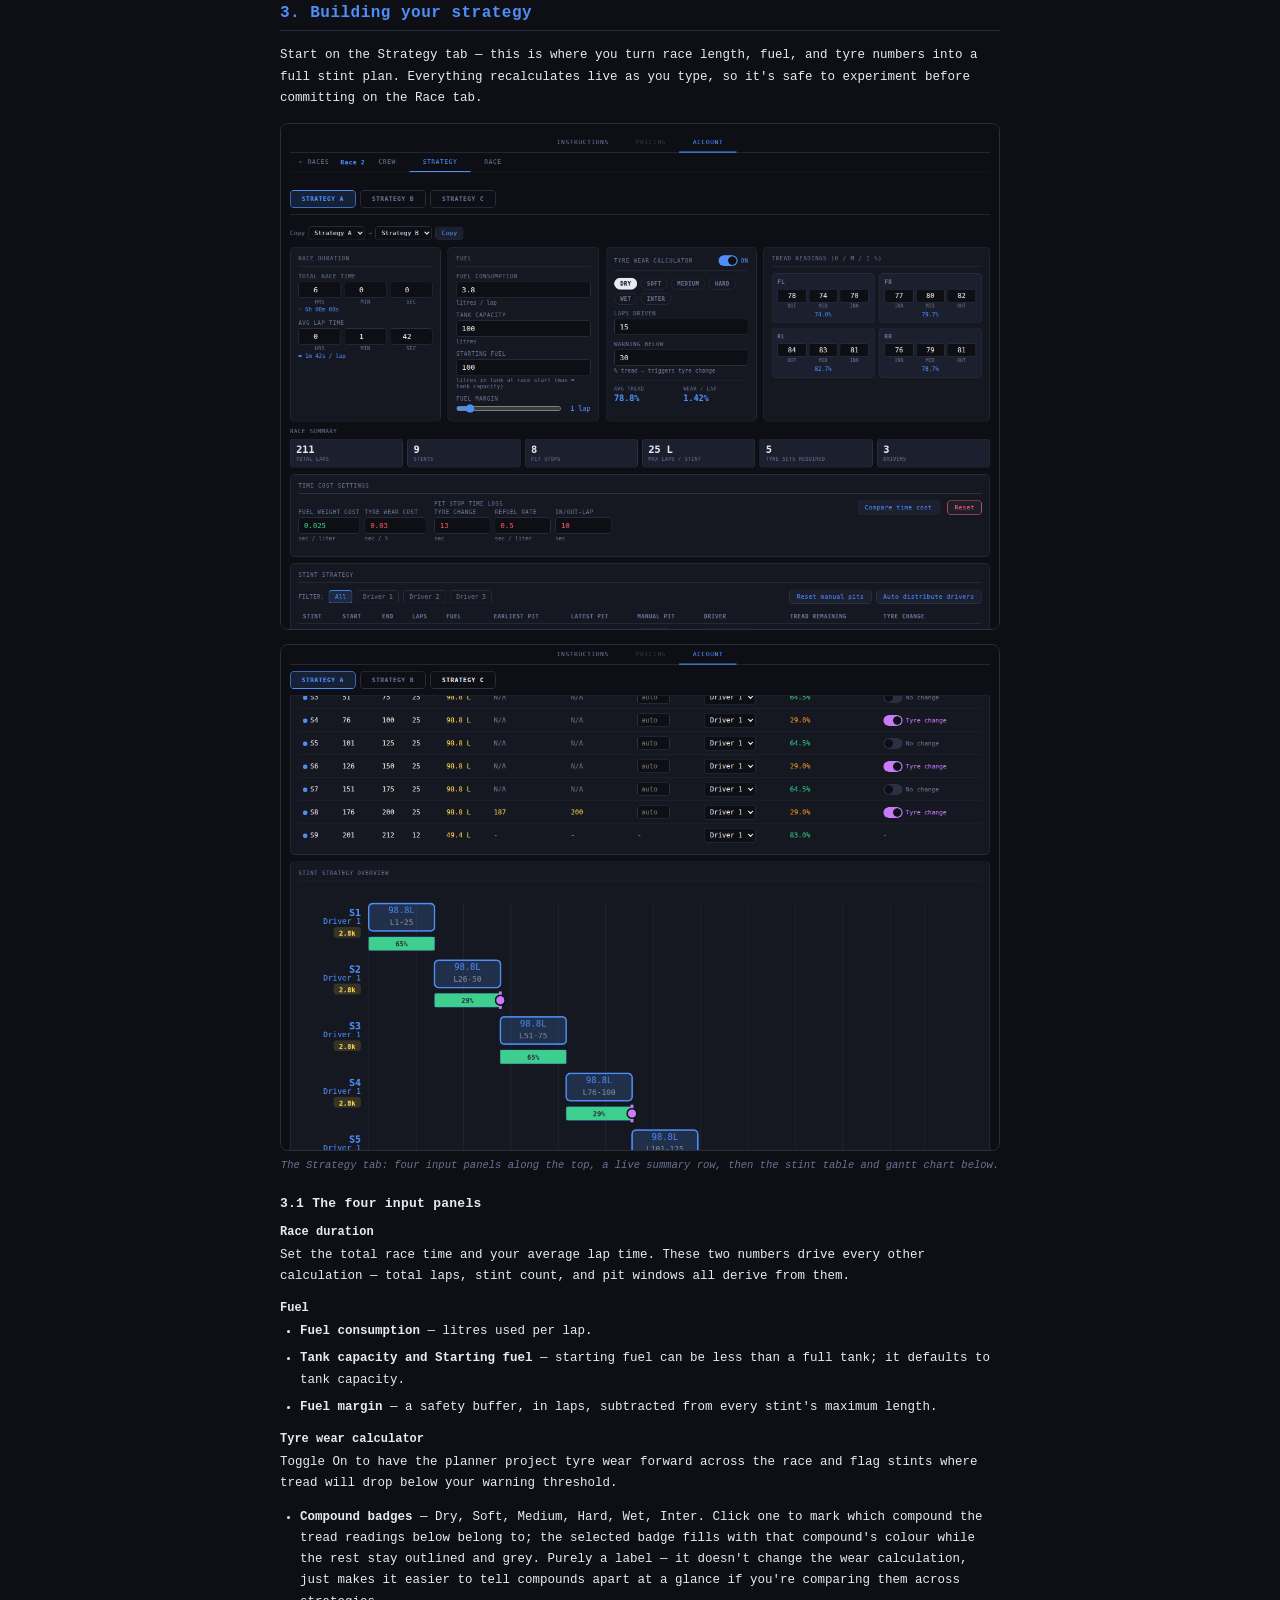
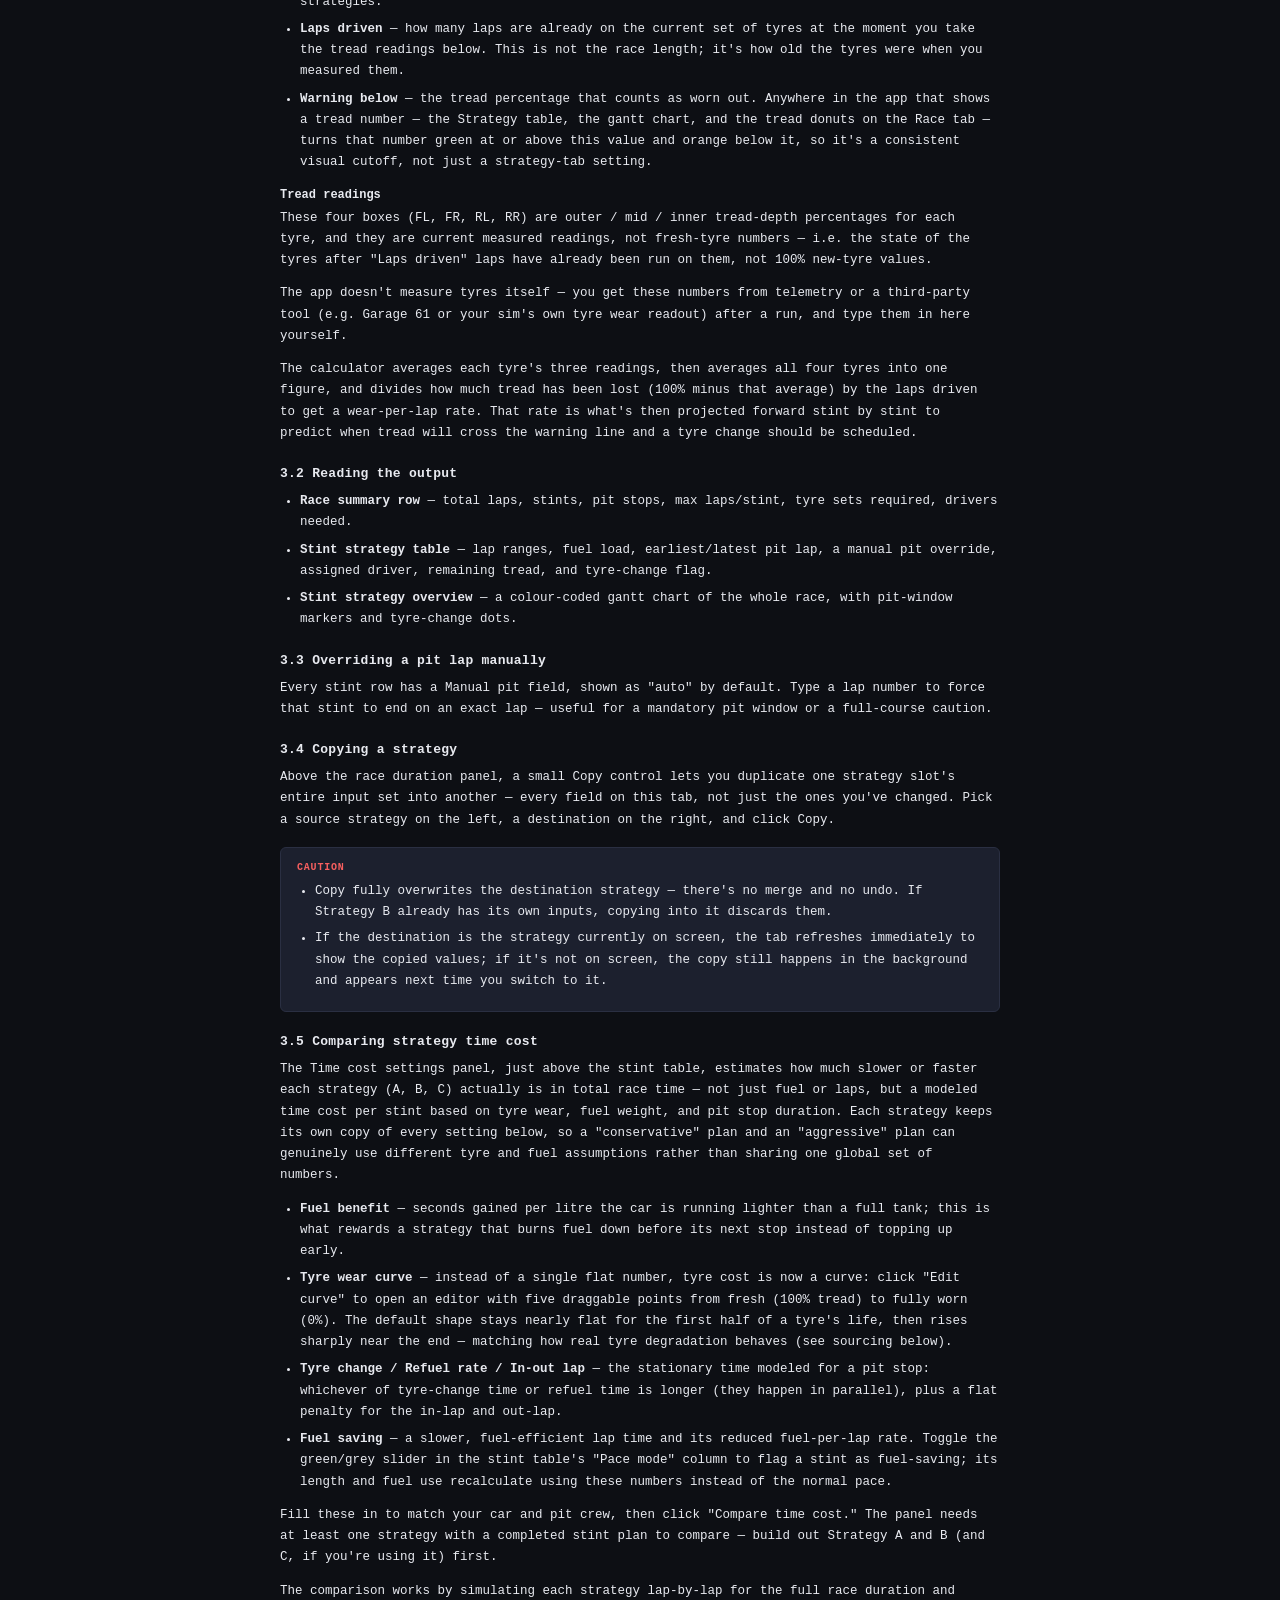
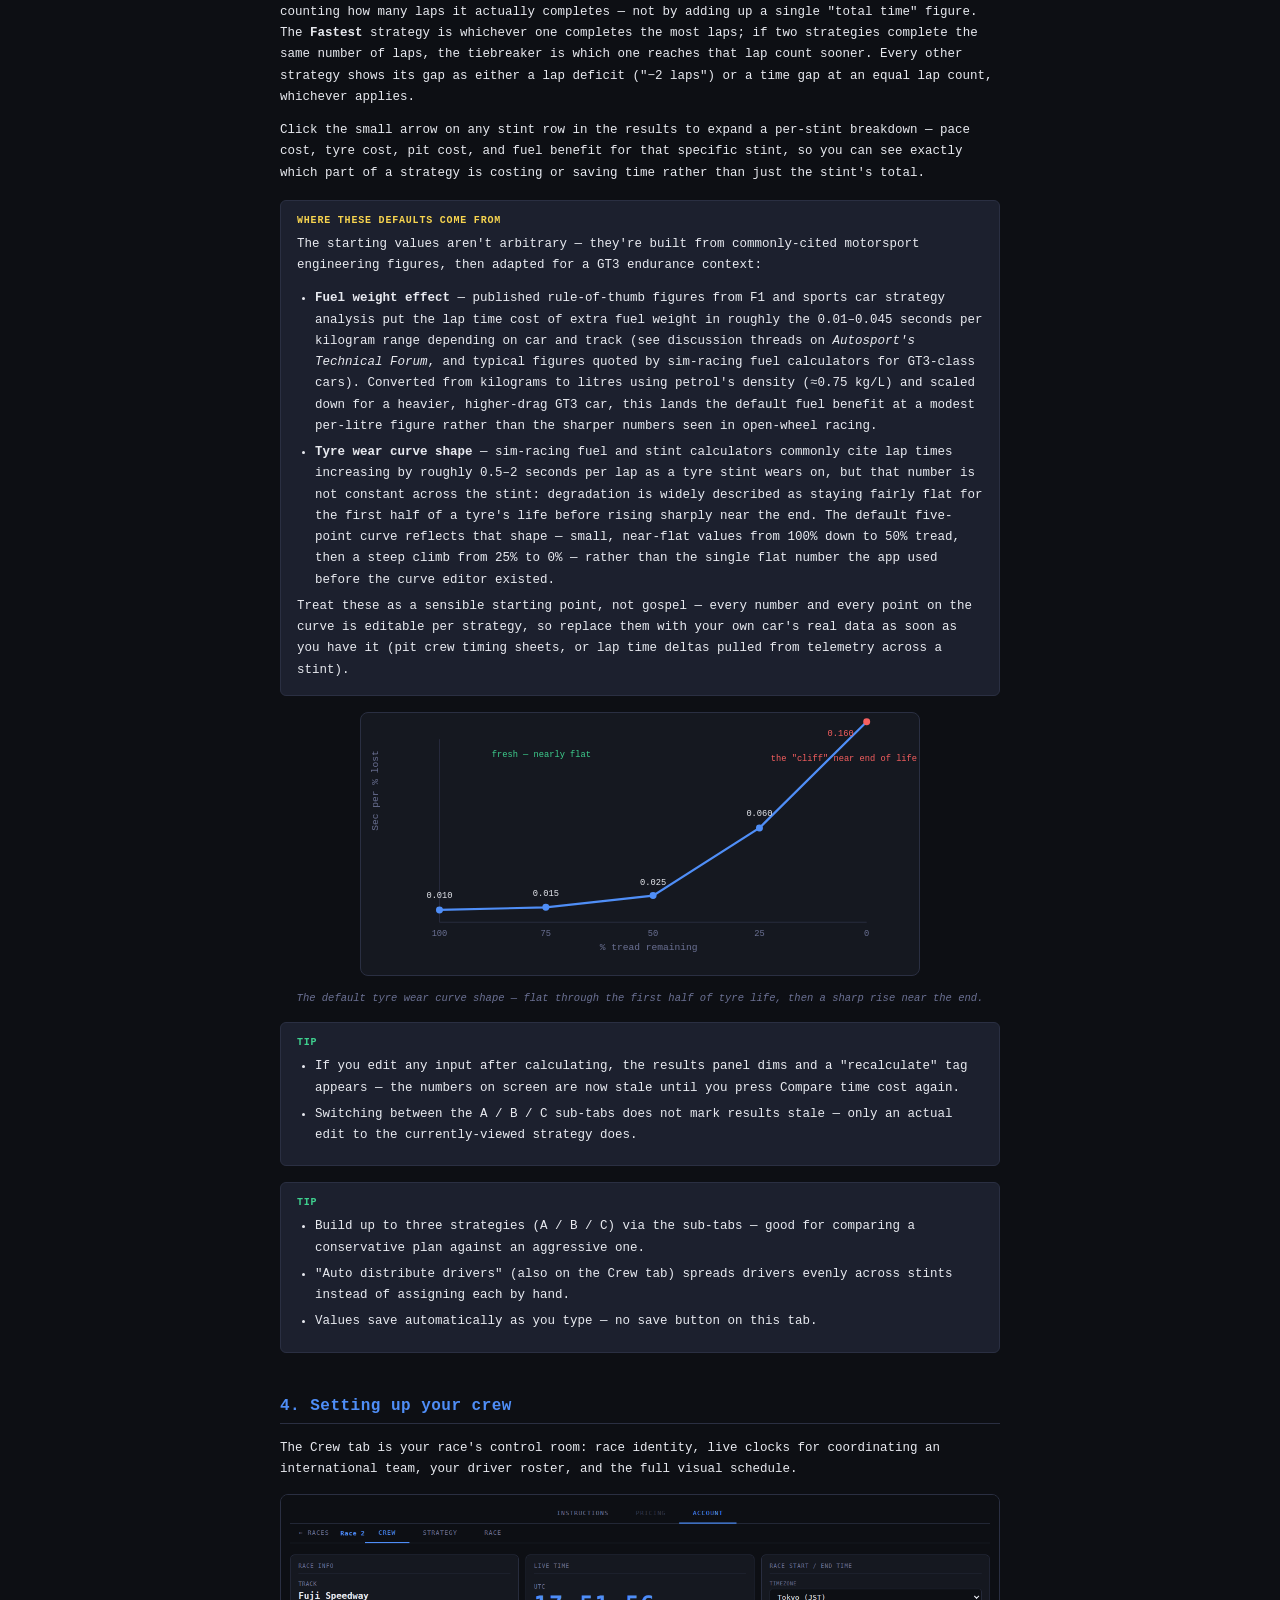
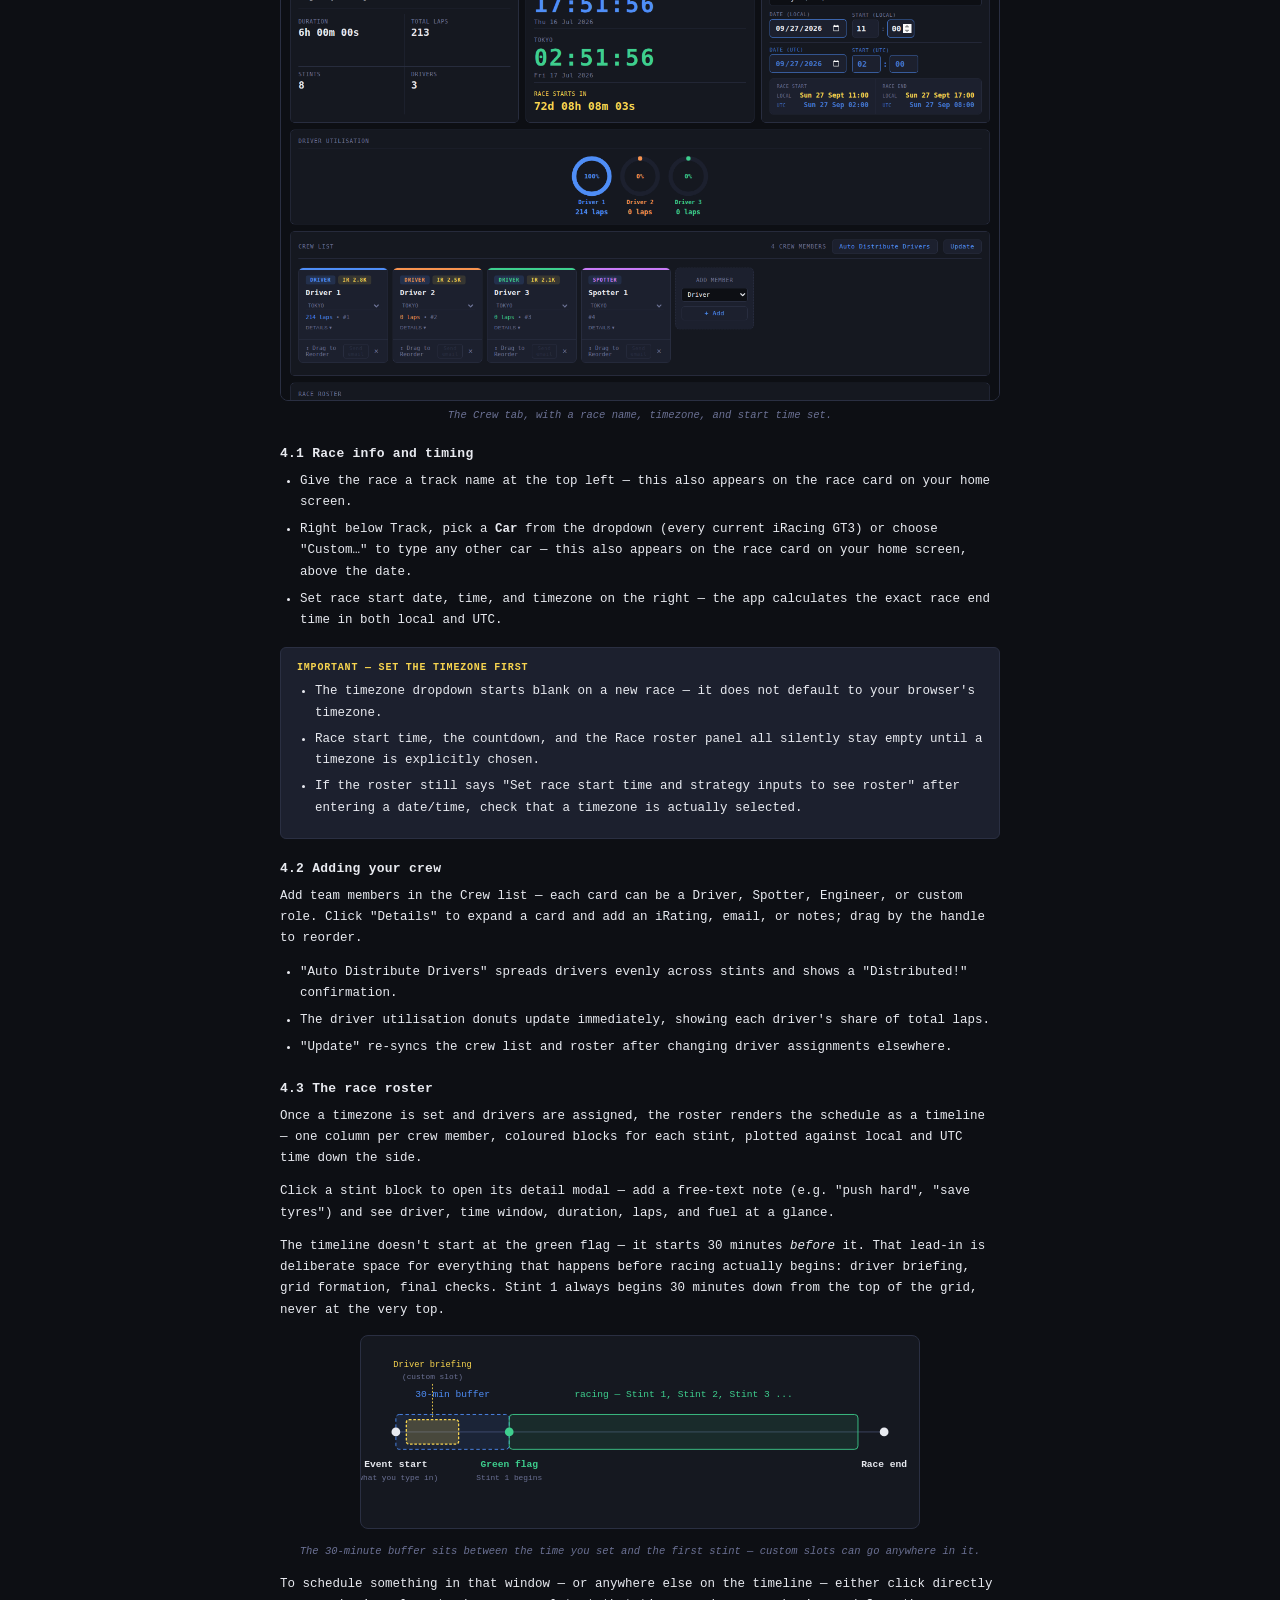
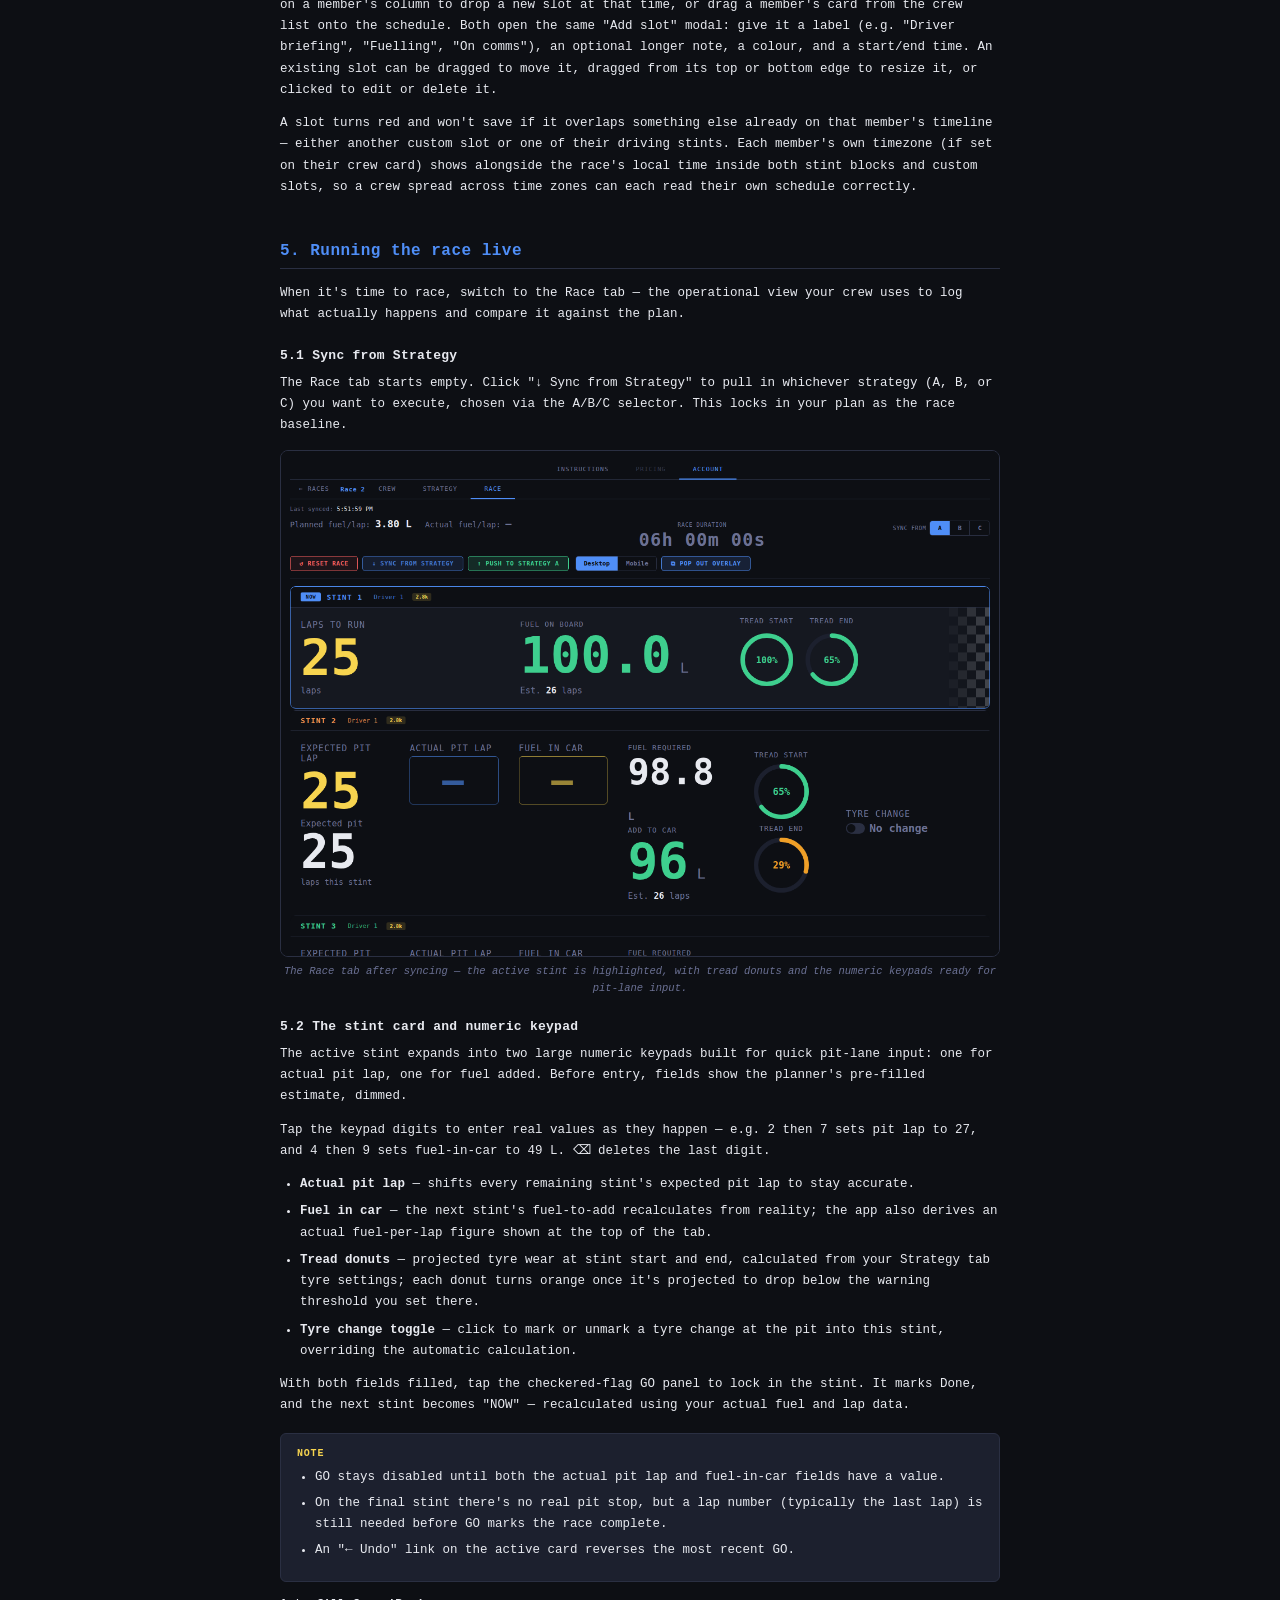
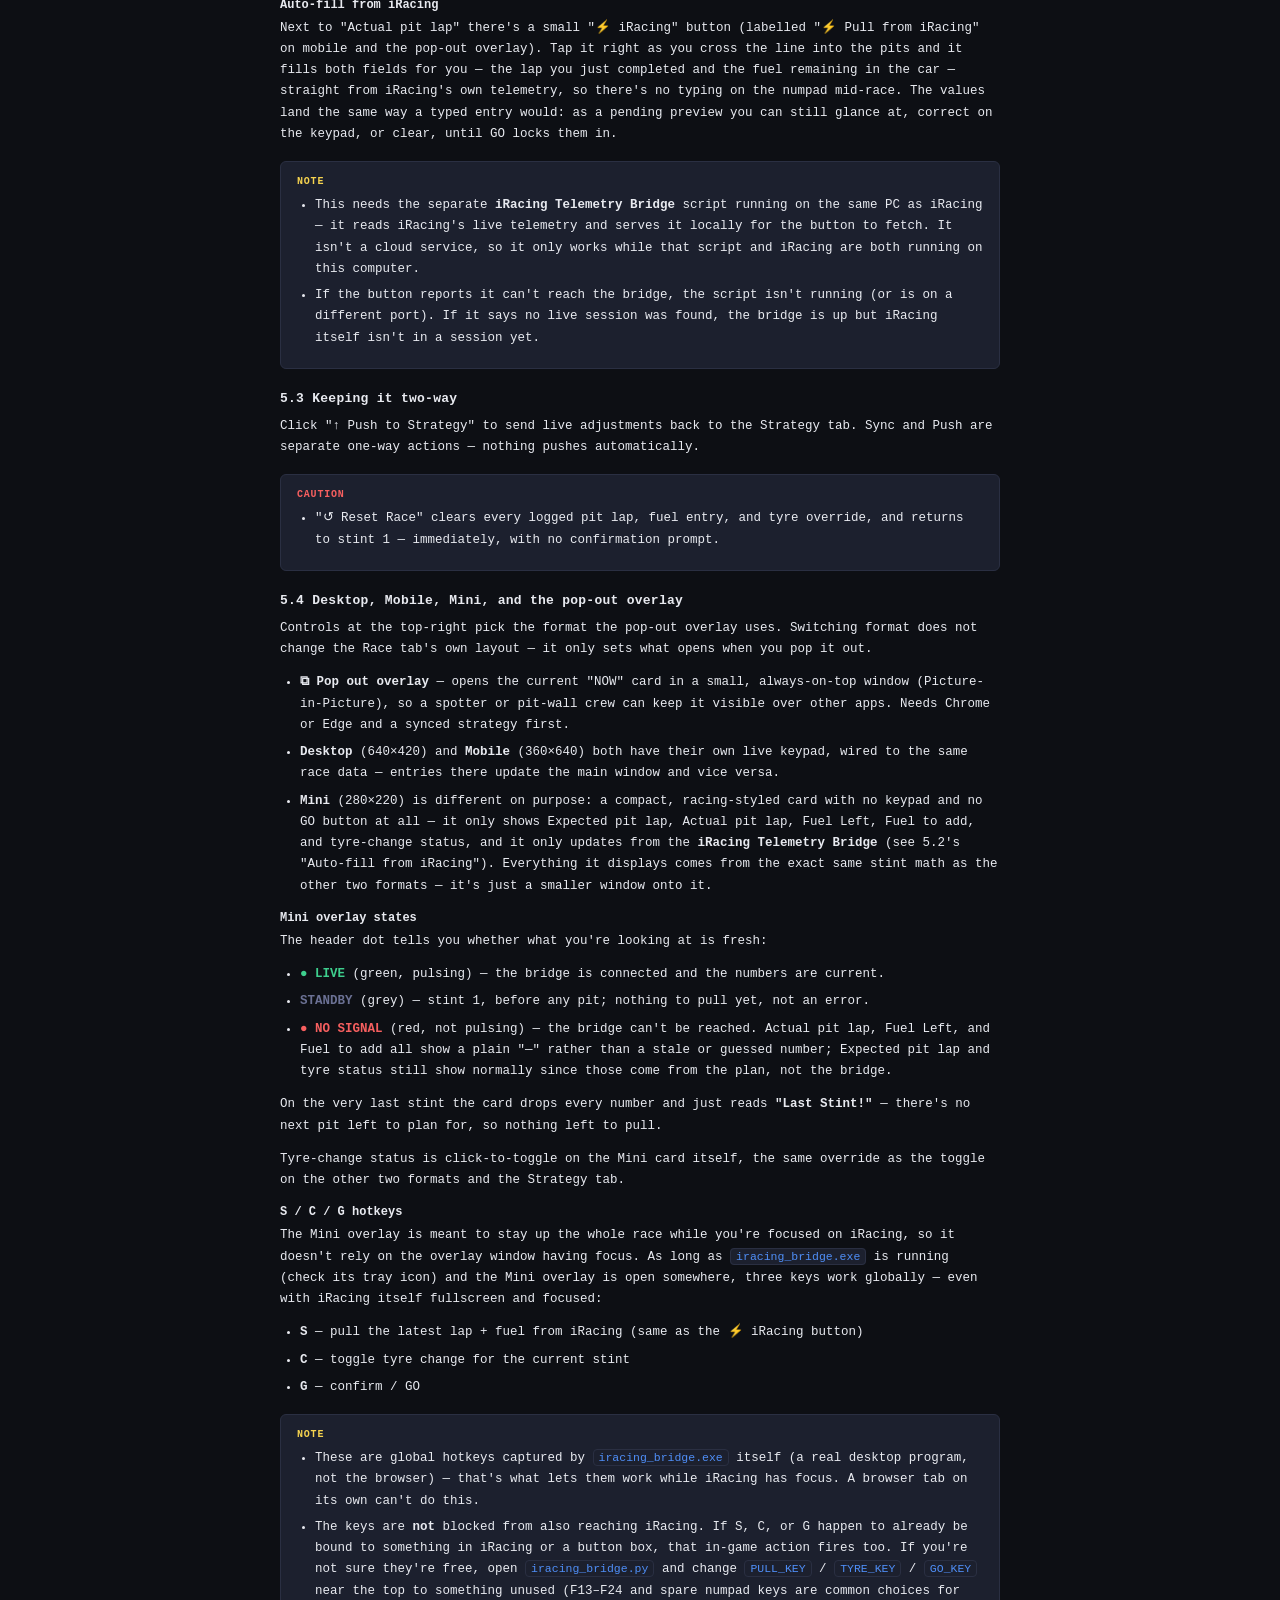
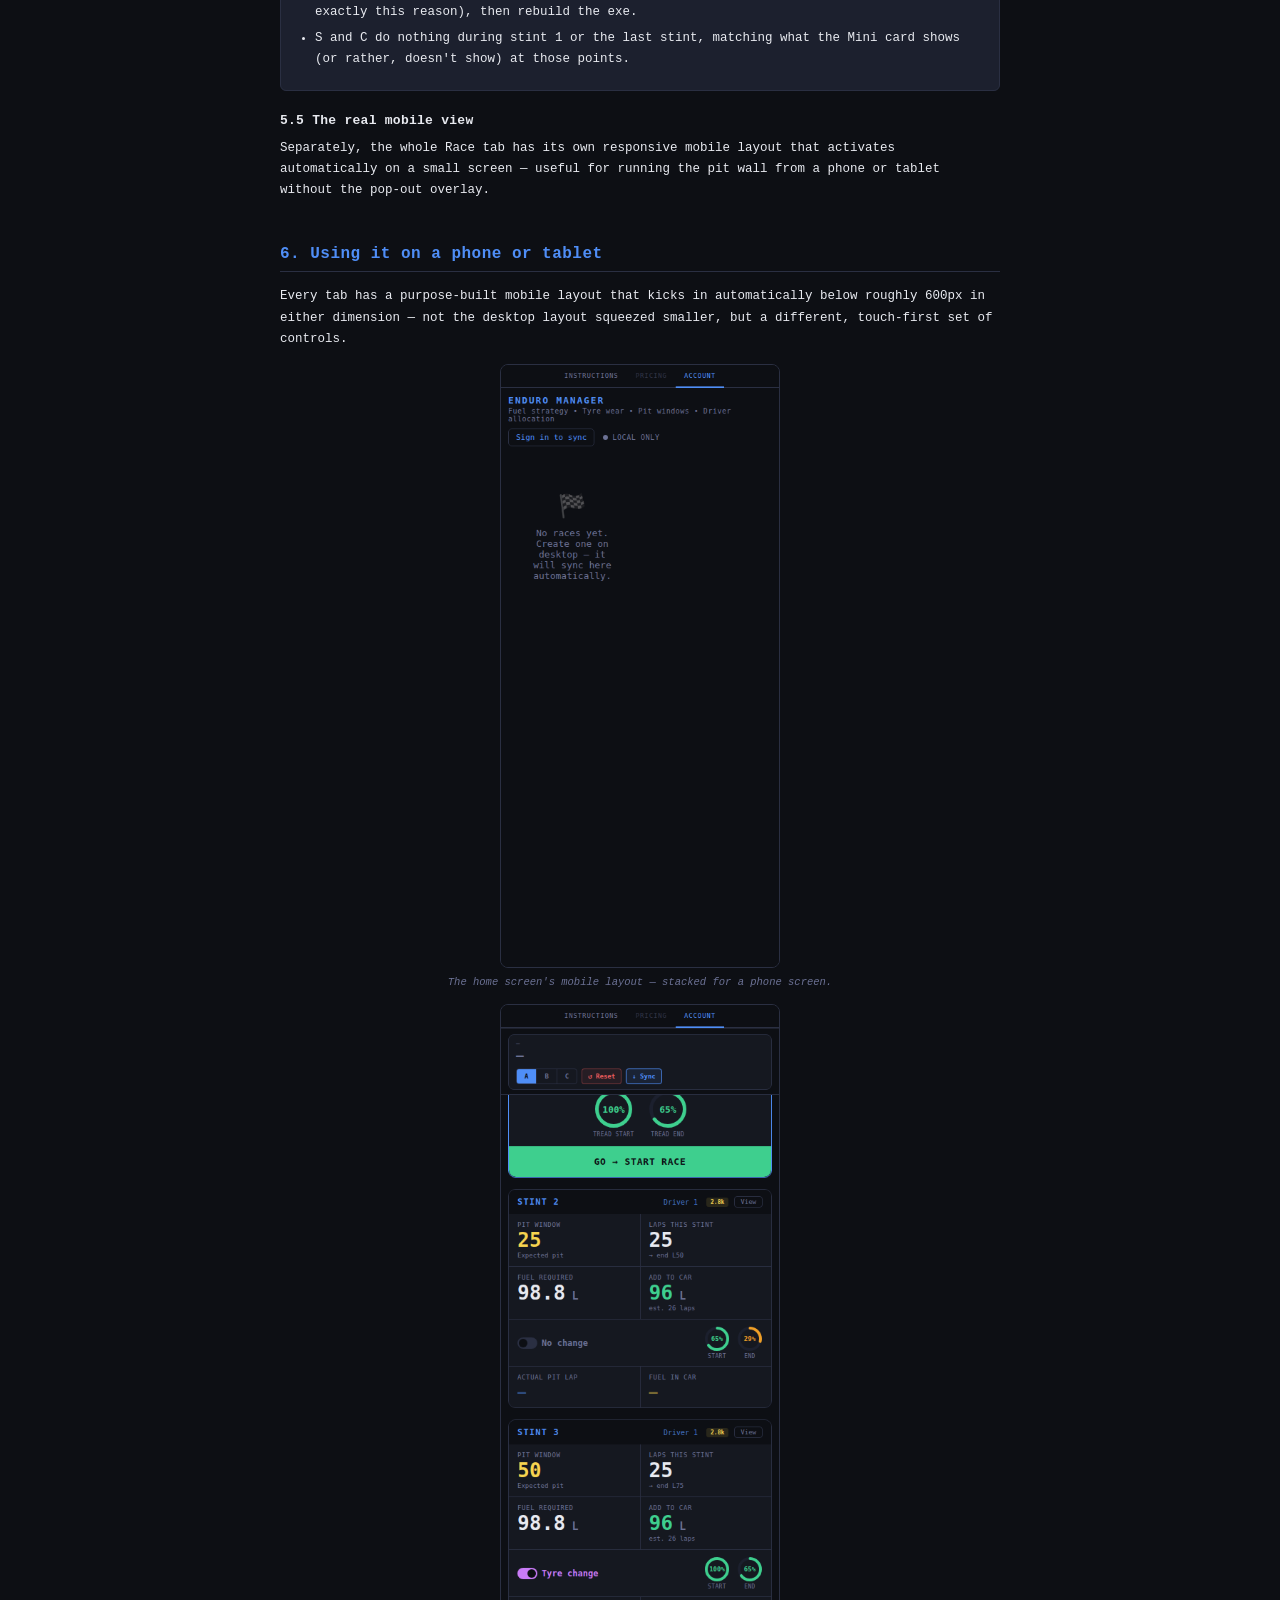
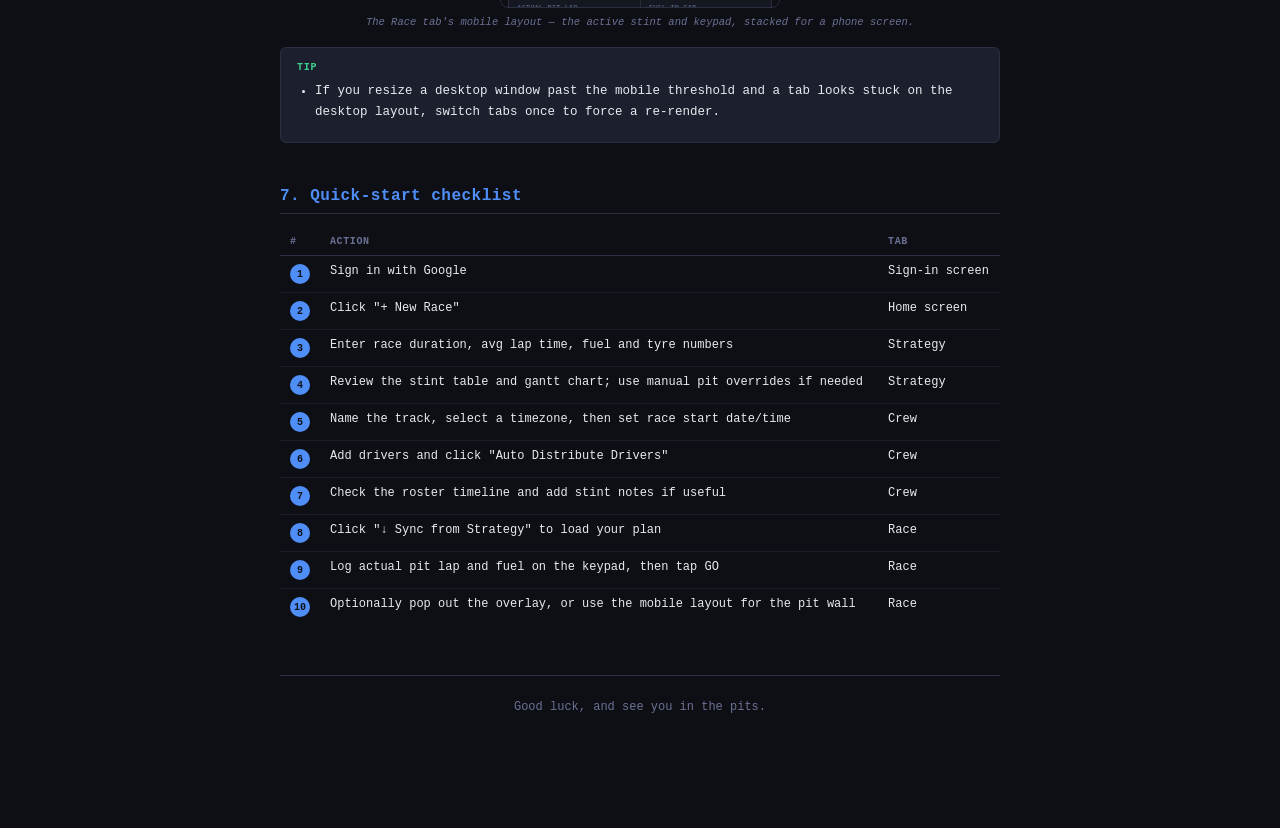
==== commit 8bfea33e: "Iracing Bridge Added" ====
--- a/guide.html
+++ b/guide.html
@@ -110,7 +110,7 @@
           <li><a href="#s5-1">Sync from Strategy</a></li>
           <li><a href="#s5-2">The stint card and numeric keypad</a></li>
           <li><a href="#s5-3">Keeping it two-way</a></li>
-          <li><a href="#s5-4">Desktop, Mobile, and the pop-out overlay</a></li>
+          <li><a href="#s5-4">Desktop, Mobile, Mini, and the pop-out overlay</a></li>
           <li><a href="#s5-5">The real mobile view</a></li>
         </ol>
       </li>
@@ -361,6 +361,16 @@
       </ul>
     </div>
 
+    <h4>Auto-fill from iRacing</h4>
+    <p>Next to "Actual pit lap" there's a small "&#9889; iRacing" button (labelled "&#9889; Pull from iRacing" on mobile and the pop-out overlay). Tap it right as you cross the line into the pits and it fills both fields for you &mdash; the lap you just completed and the fuel remaining in the car &mdash; straight from iRacing's own telemetry, so there's no typing on the numpad mid-race. The values land the same way a typed entry would: as a pending preview you can still glance at, correct on the keypad, or clear, until GO locks them in.</p>
+    <div class="callout note">
+      <div class="callout-lbl">Note</div>
+      <ul>
+        <li>This needs the separate <b>iRacing Telemetry Bridge</b> script running on the same PC as iRacing &mdash; it reads iRacing's live telemetry and serves it locally for the button to fetch. It isn't a cloud service, so it only works while that script and iRacing are both running on this computer.</li>
+        <li>If the button reports it can't reach the bridge, the script isn't running (or is on a different port). If it says no live session was found, the bridge is up but iRacing itself isn't in a session yet.</li>
+      </ul>
+    </div>
+
     <h3 id="s5-3">5.3 Keeping it two-way</h3>
     <p>Click "&uarr; Push to Strategy" to send live adjustments back to the Strategy tab. Sync and Push are separate one-way actions — nothing pushes automatically.</p>
     <div class="callout caution">
@@ -370,12 +380,39 @@
       </ul>
     </div>
 
-    <h3 id="s5-4">5.4 Desktop, Mobile, and the pop-out overlay</h3>
-    <p>Three controls at the top-right are easy to miss. The Desktop / Mobile toggle does not change the Race tab's own layout — it only sets the size used by the pop-out overlay (640&times;420 for Desktop, 360&times;640 for Mobile).</p>
+    <h3 id="s5-4">5.4 Desktop, Mobile, Mini, and the pop-out overlay</h3>
+    <p>Controls at the top-right pick the format the pop-out overlay uses. Switching format does not change the Race tab's own layout — it only sets what opens when you pop it out.</p>
     <ul>
       <li><b>&#10697; Pop out overlay</b> — opens the current "NOW" card in a small, always-on-top window (Picture-in-Picture), so a spotter or pit-wall crew can keep it visible over other apps. Needs Chrome or Edge and a synced strategy first.</li>
-      <li>The pop-out has its own live keypad, wired to the same race data — entries there update the main window and vice versa.</li>
-    </ul>
+      <li><b>Desktop</b> (640&times;420) and <b>Mobile</b> (360&times;640) both have their own live keypad, wired to the same race data — entries there update the main window and vice versa.</li>
+      <li><b>Mini</b> (280&times;220) is different on purpose: a compact, racing-styled card with no keypad and no GO button at all — it only shows Expected pit lap, Actual pit lap, Fuel Left, Fuel to add, and tyre-change status, and it only updates from the <b>iRacing Telemetry Bridge</b> (see 5.2's "Auto-fill from iRacing"). Everything it displays comes from the exact same stint math as the other two formats — it's just a smaller window onto it.</li>
+    </ul>
+
+    <h4>Mini overlay states</h4>
+    <p>The header dot tells you whether what you're looking at is fresh:</p>
+    <ul>
+      <li><span style="color:#3ecf8e;font-weight:700">&#9679; LIVE</span> (green, pulsing) — the bridge is connected and the numbers are current.</li>
+      <li><span style="color:#6b7194;font-weight:700">STANDBY</span> (grey) — stint 1, before any pit; nothing to pull yet, not an error.</li>
+      <li><span style="color:#f75f5f;font-weight:700">&#9679; NO SIGNAL</span> (red, not pulsing) — the bridge can't be reached. Actual pit lap, Fuel Left, and Fuel to add all show a plain "&mdash;" rather than a stale or guessed number; Expected pit lap and tyre status still show normally since those come from the plan, not the bridge.</li>
+    </ul>
+    <p>On the very last stint the card drops every number and just reads <b>"Last Stint!"</b> — there's no next pit left to plan for, so nothing left to pull.</p>
+    <p>Tyre-change status is click-to-toggle on the Mini card itself, the same override as the toggle on the other two formats and the Strategy tab.</p>
+
+    <h4>S / C / G hotkeys</h4>
+    <p>The Mini overlay is meant to stay up the whole race while you're focused on iRacing, so it doesn't rely on the overlay window having focus. As long as <code>iracing_bridge.exe</code> is running (check its tray icon) and the Mini overlay is open somewhere, three keys work globally &mdash; even with iRacing itself fullscreen and focused:</p>
+    <ul>
+      <li><b>S</b> &mdash; pull the latest lap + fuel from iRacing (same as the &#9889; iRacing button)</li>
+      <li><b>C</b> &mdash; toggle tyre change for the current stint</li>
+      <li><b>G</b> &mdash; confirm / GO</li>
+    </ul>
+    <div class="callout note">
+      <div class="callout-lbl">Note</div>
+      <ul>
+        <li>These are global hotkeys captured by <code>iracing_bridge.exe</code> itself (a real desktop program, not the browser) &mdash; that's what lets them work while iRacing has focus. A browser tab on its own can't do this.</li>
+        <li>The keys are <b>not</b> blocked from also reaching iRacing. If S, C, or G happen to already be bound to something in iRacing or a button box, that in-game action fires too. If you're not sure they're free, open <code>iracing_bridge.py</code> and change <code>PULL_KEY</code> / <code>TYRE_KEY</code> / <code>GO_KEY</code> near the top to something unused (F13&ndash;F24 and spare numpad keys are common choices for exactly this reason), then rebuild the exe.</li>
+        <li>S and C do nothing during stint 1 or the last stint, matching what the Mini card shows (or rather, doesn't show) at those points.</li>
+      </ul>
+    </div>
 
     <h3 id="s5-5">5.5 The real mobile view</h3>
     <p>Separately, the whole Race tab has its own responsive mobile layout that activates automatically on a small screen — useful for running the pit wall from a phone or tablet without the pop-out overlay.</p>
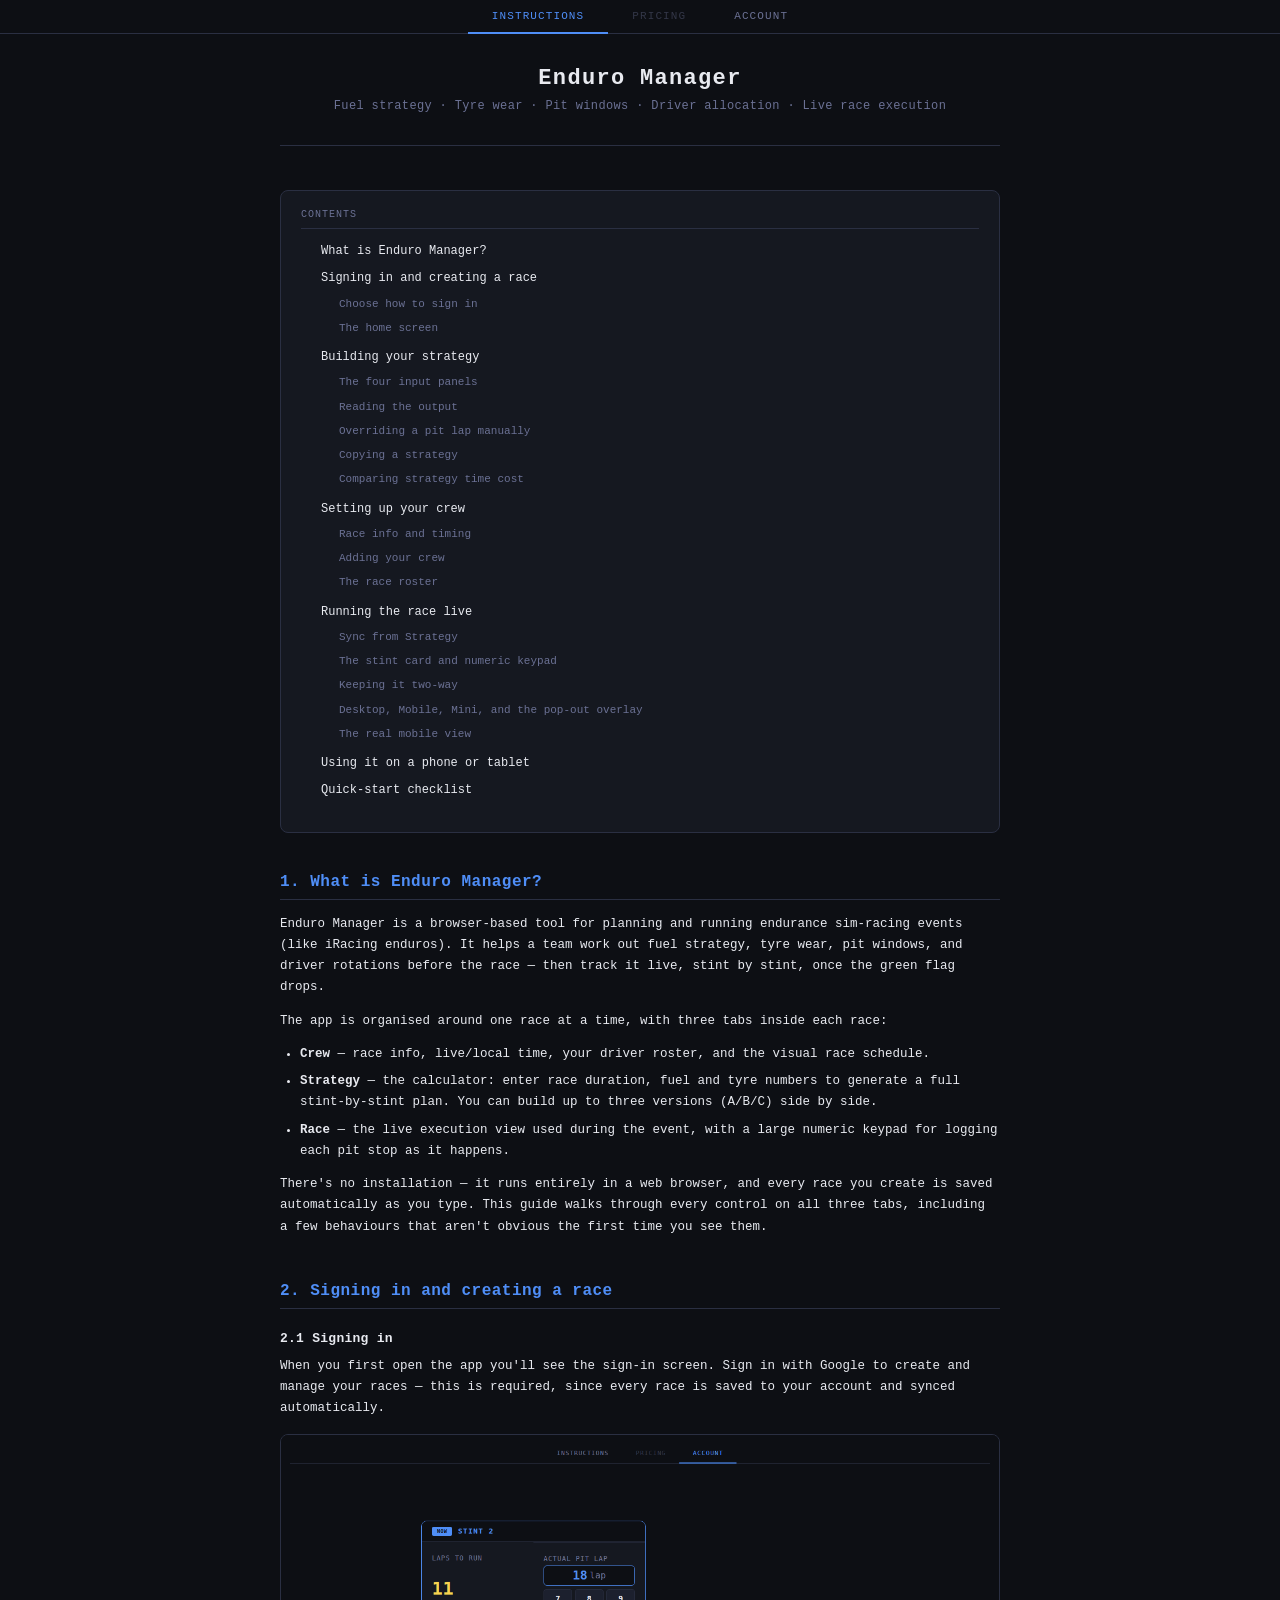
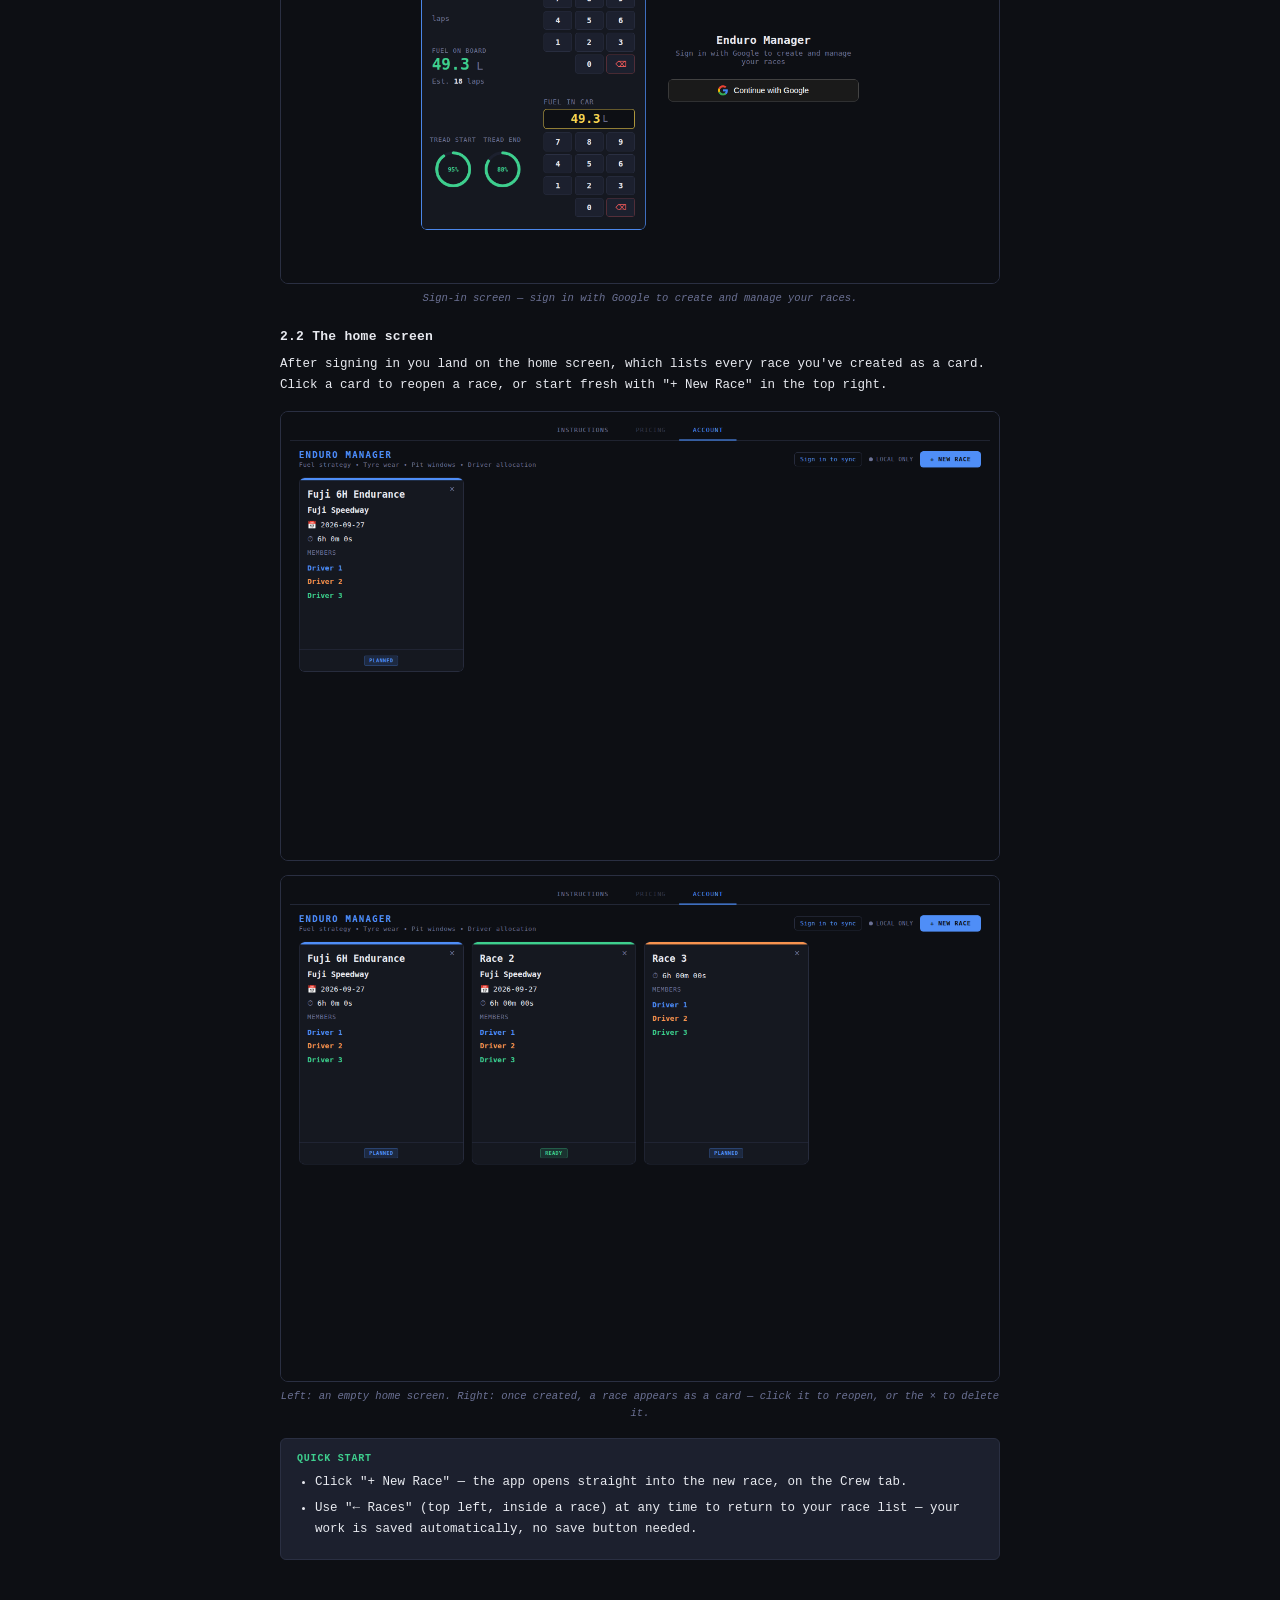
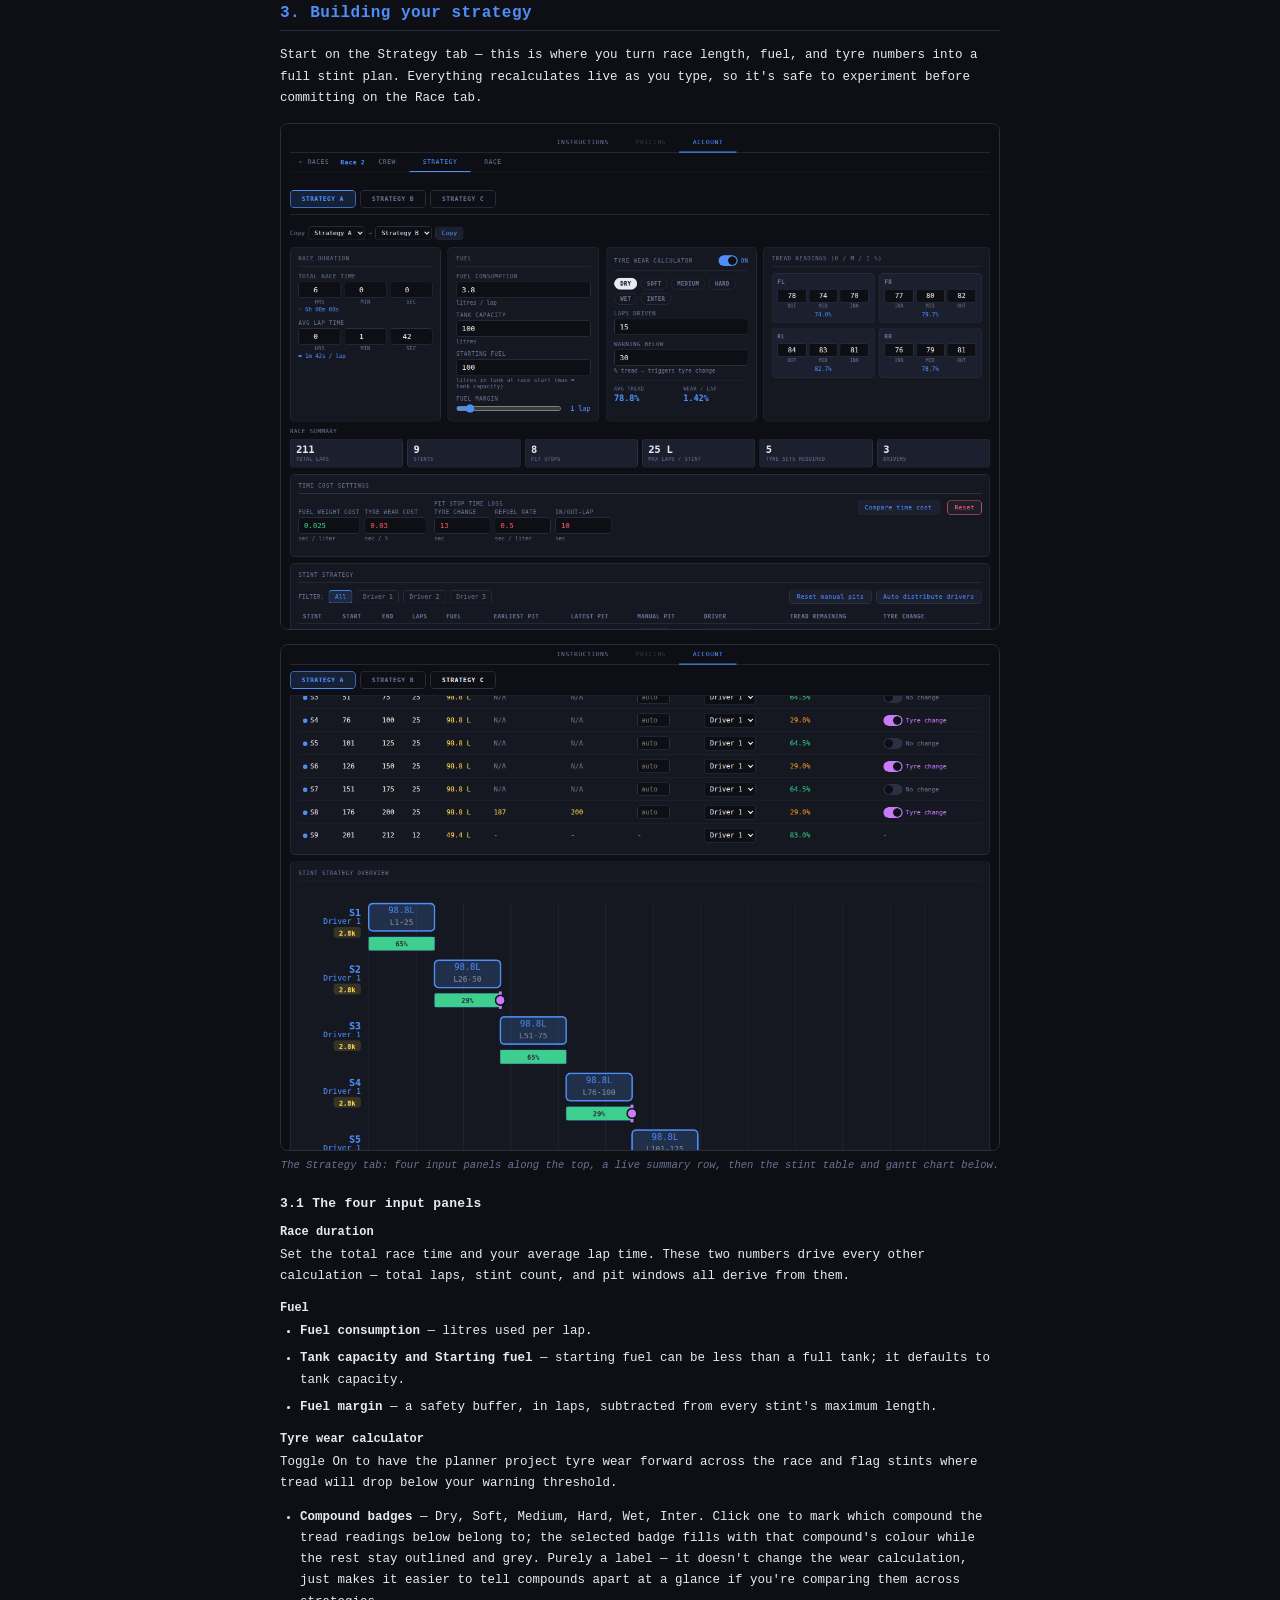
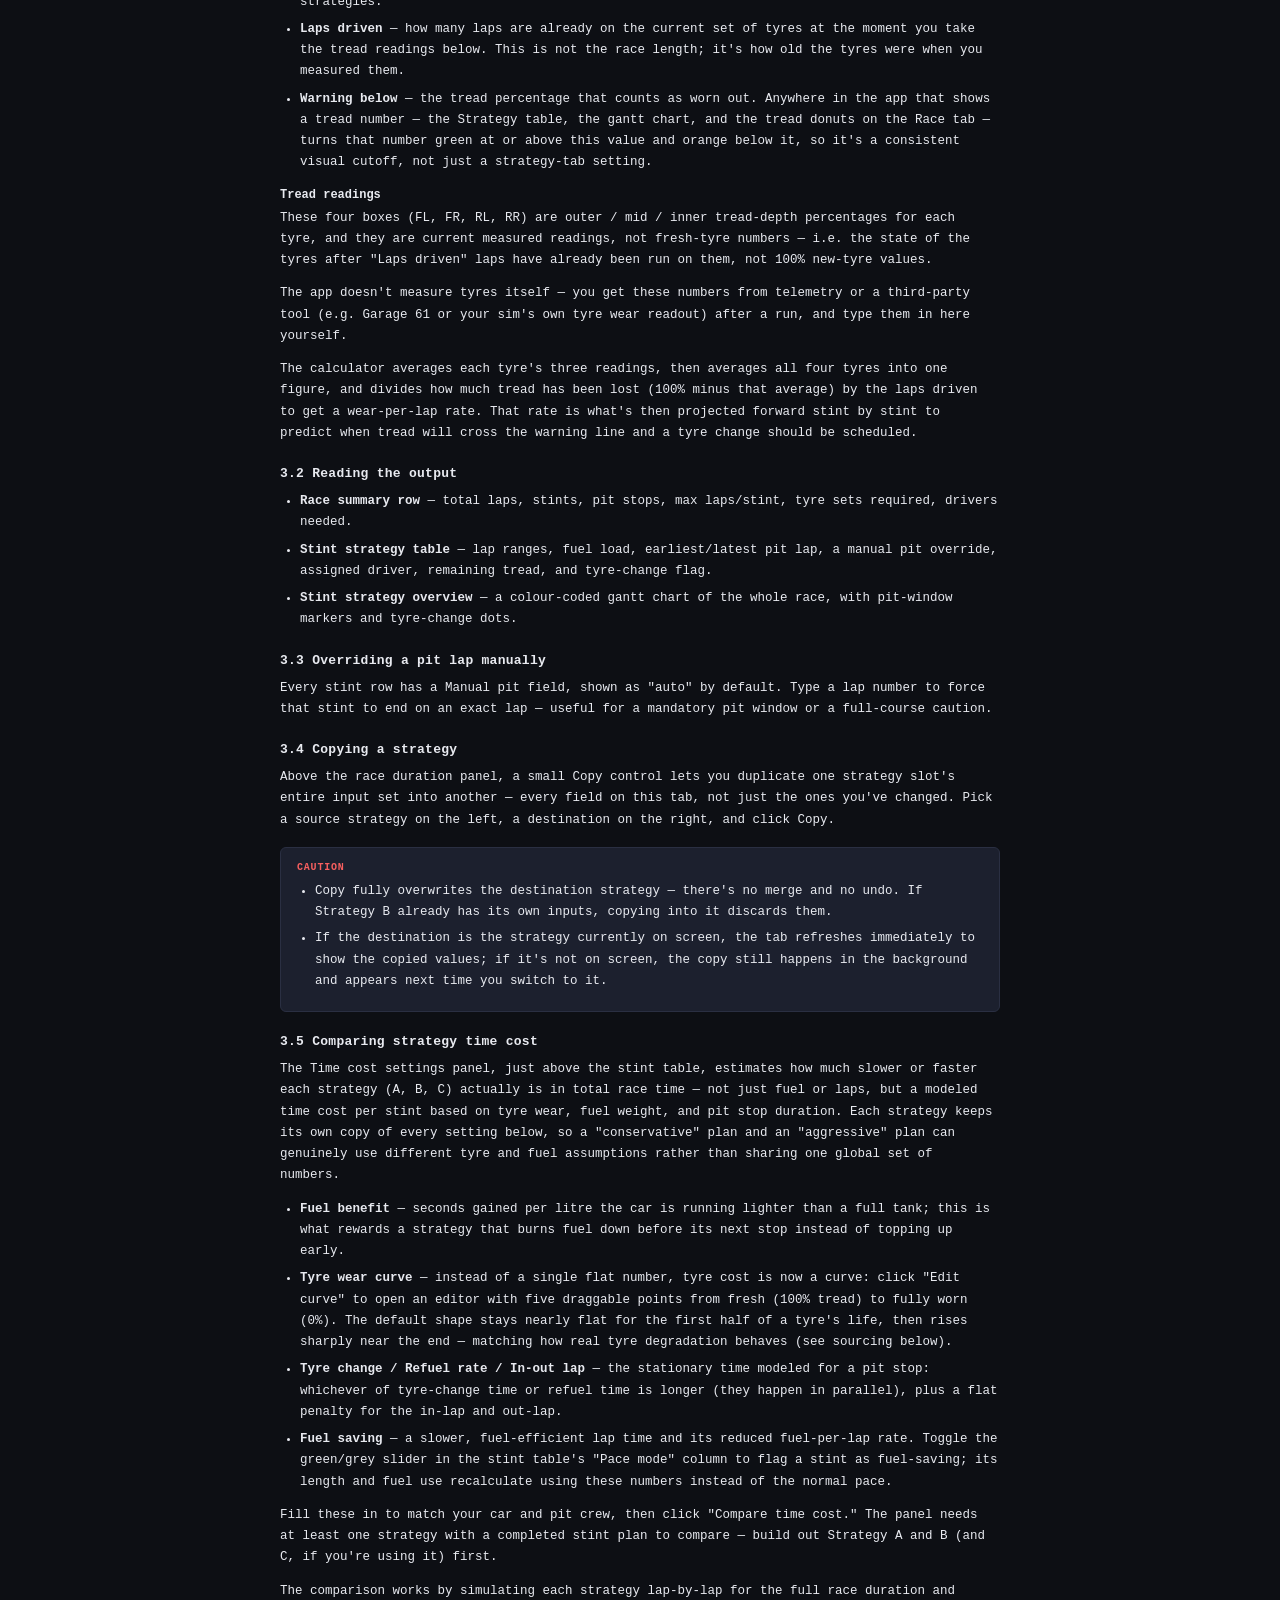
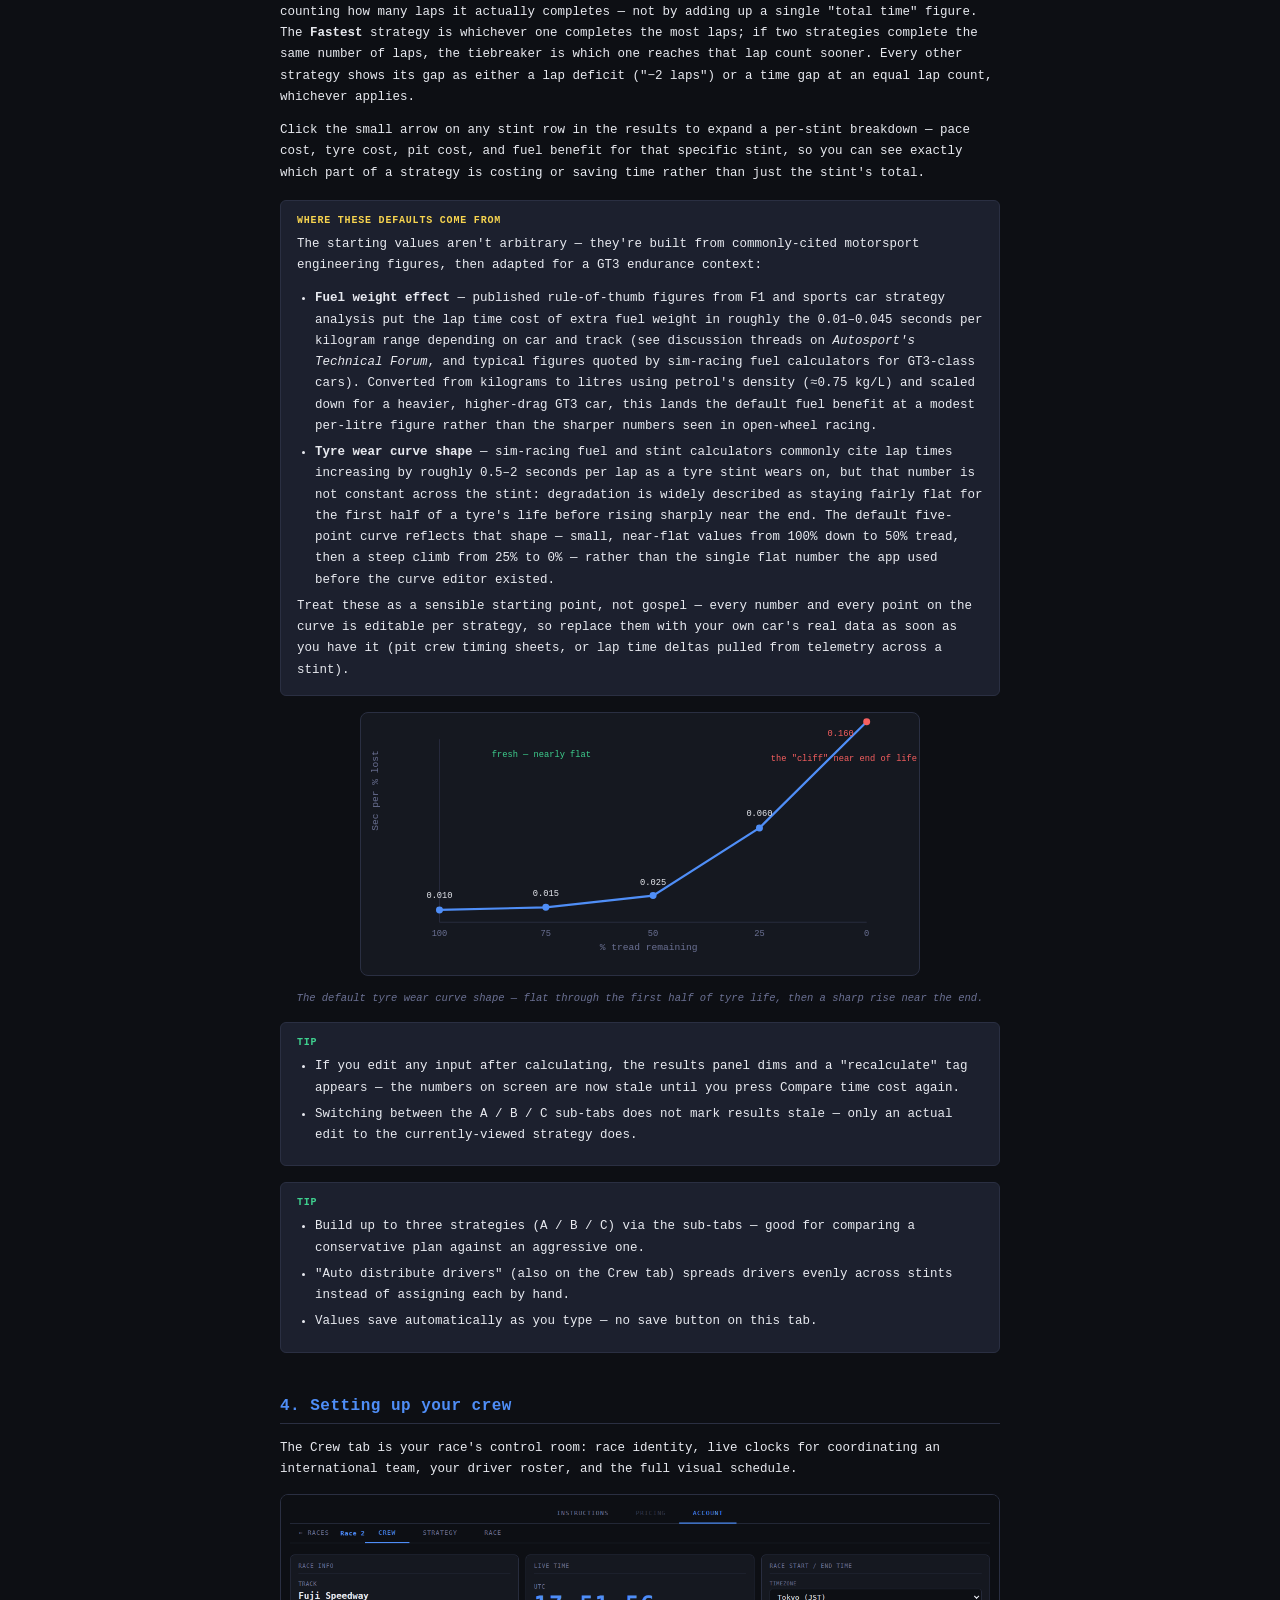
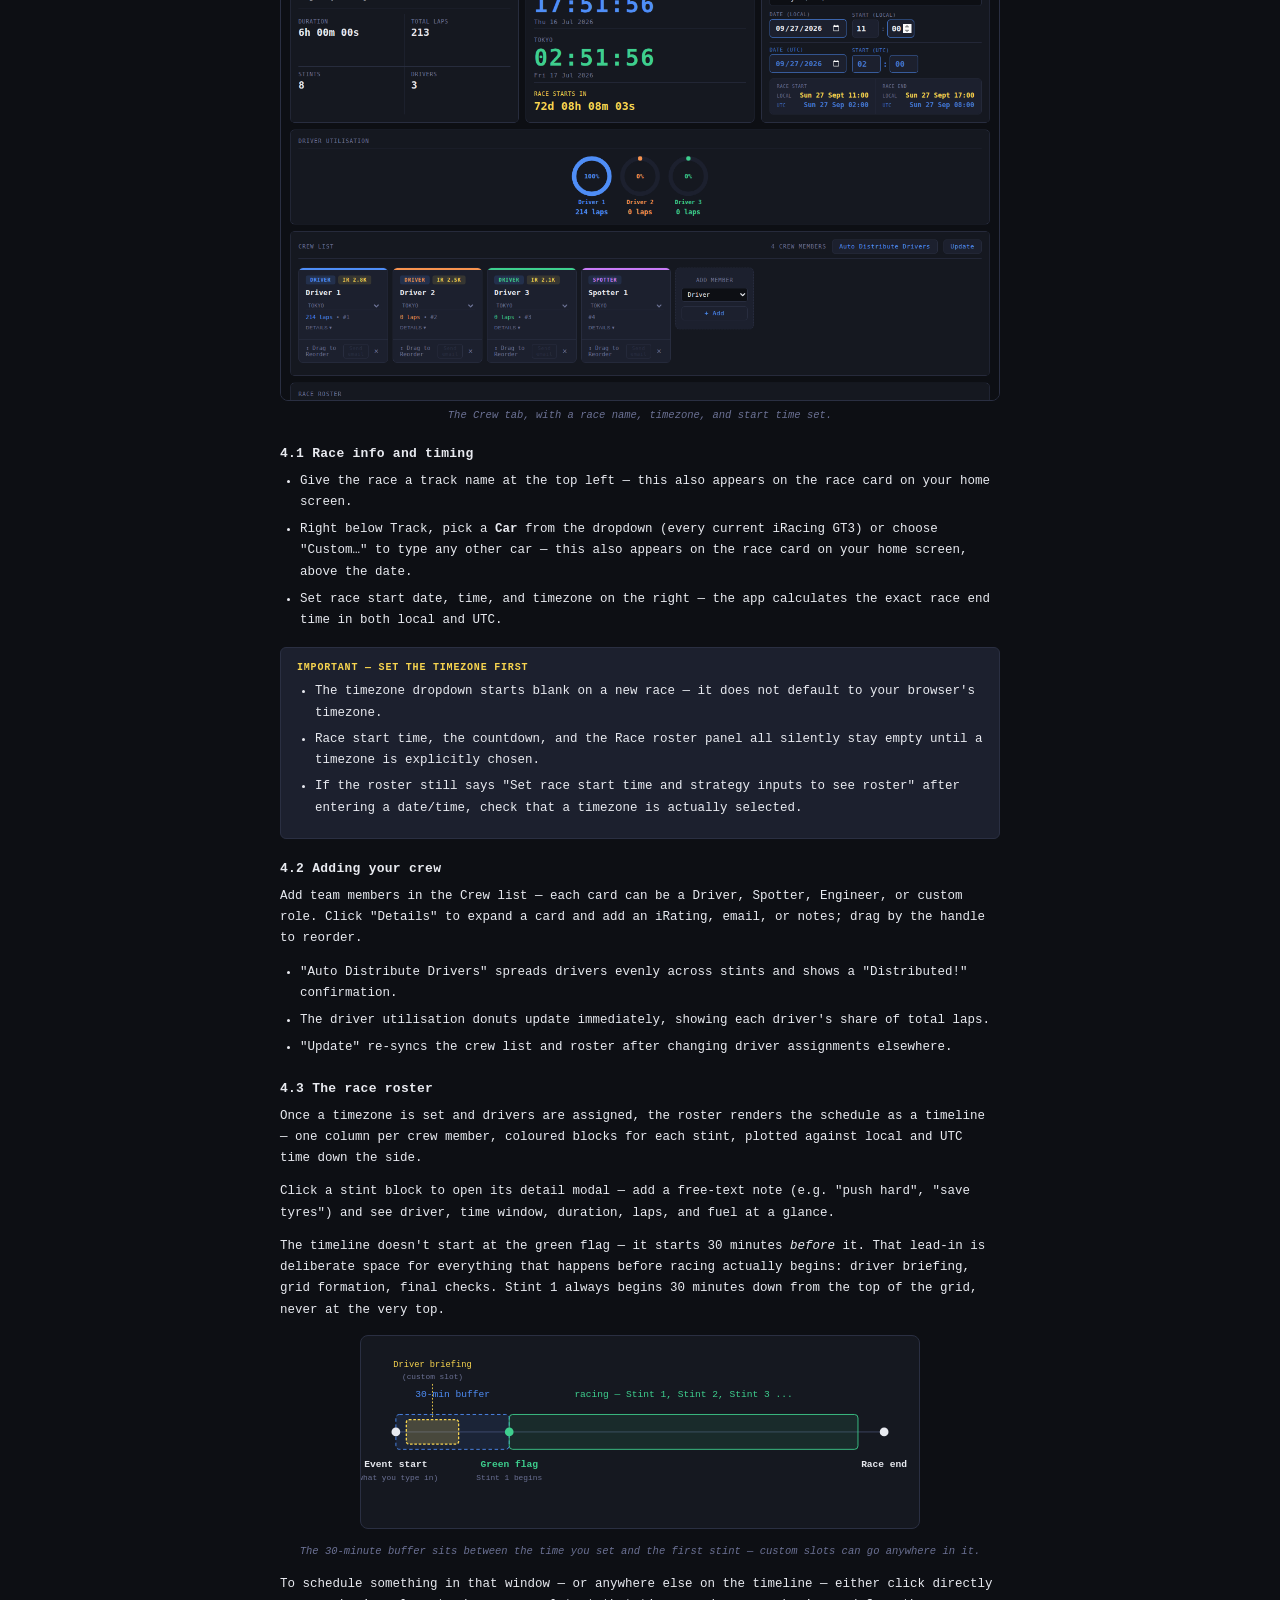
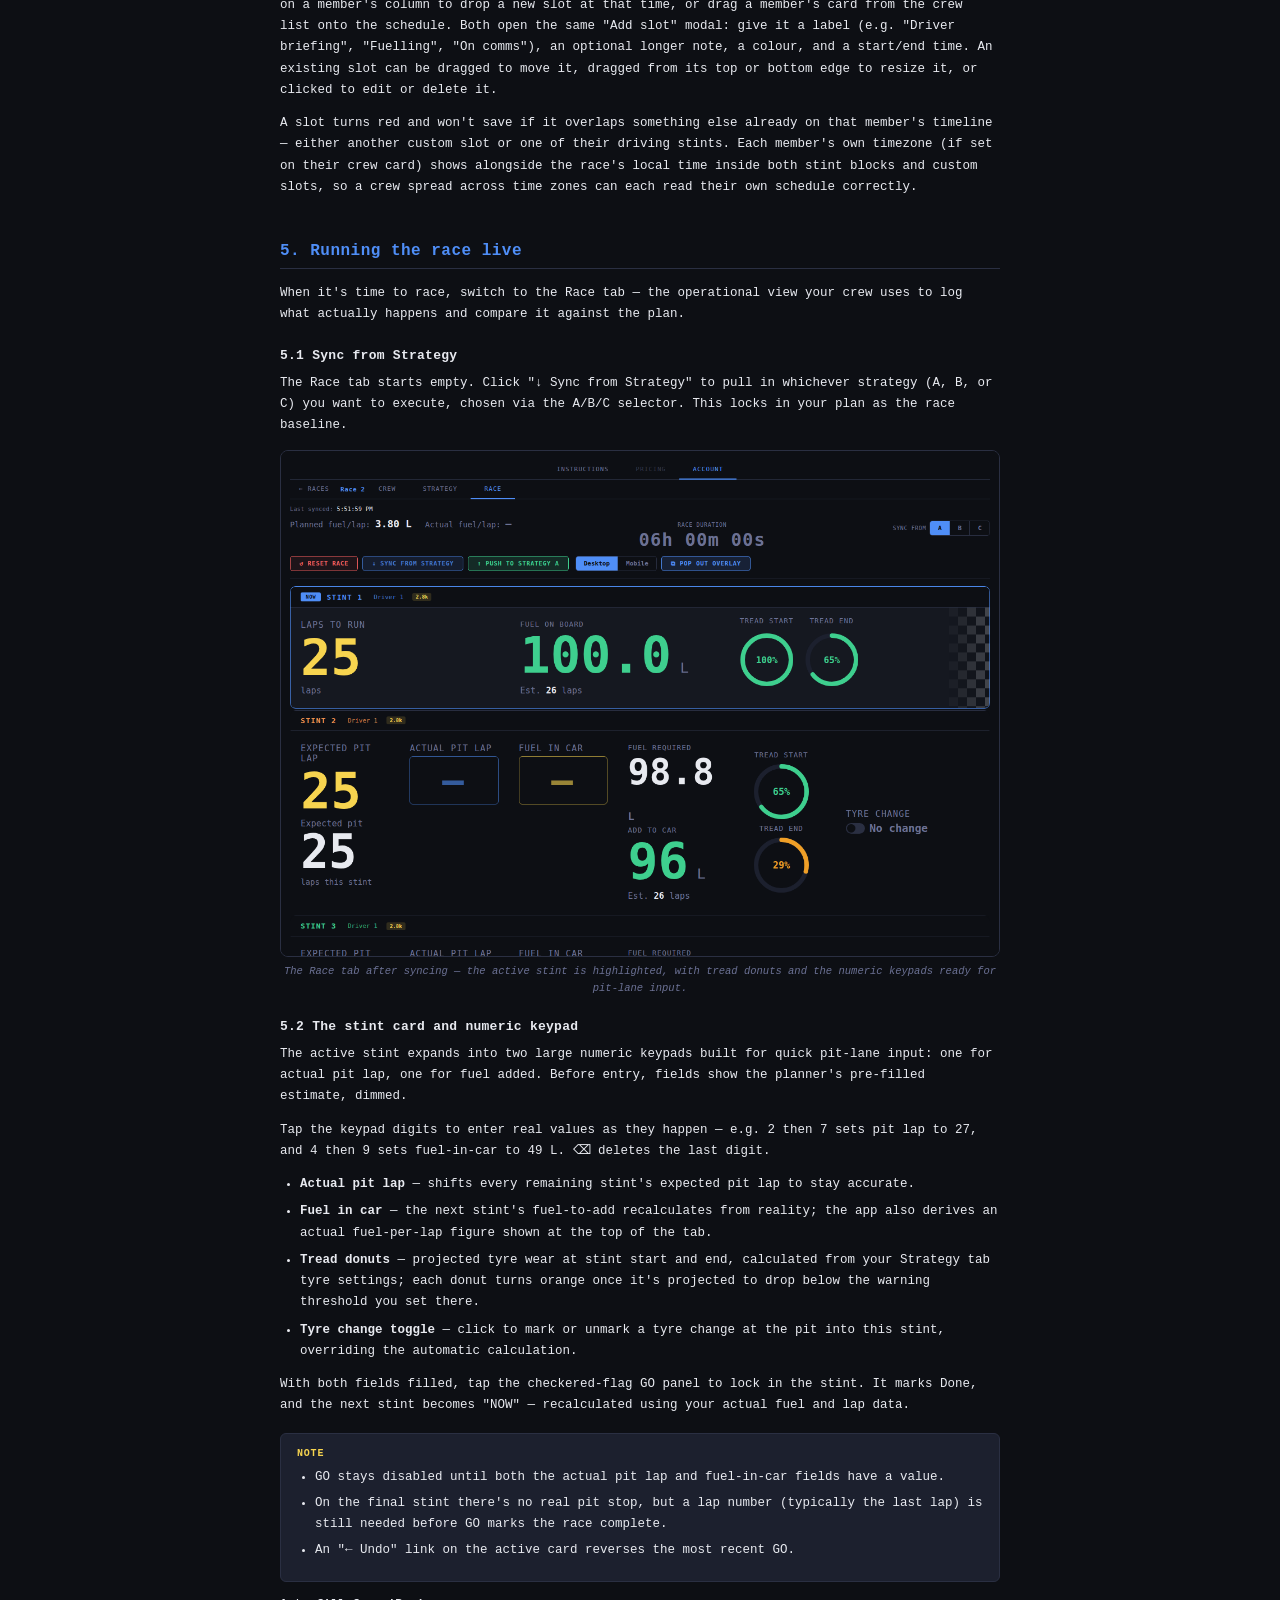
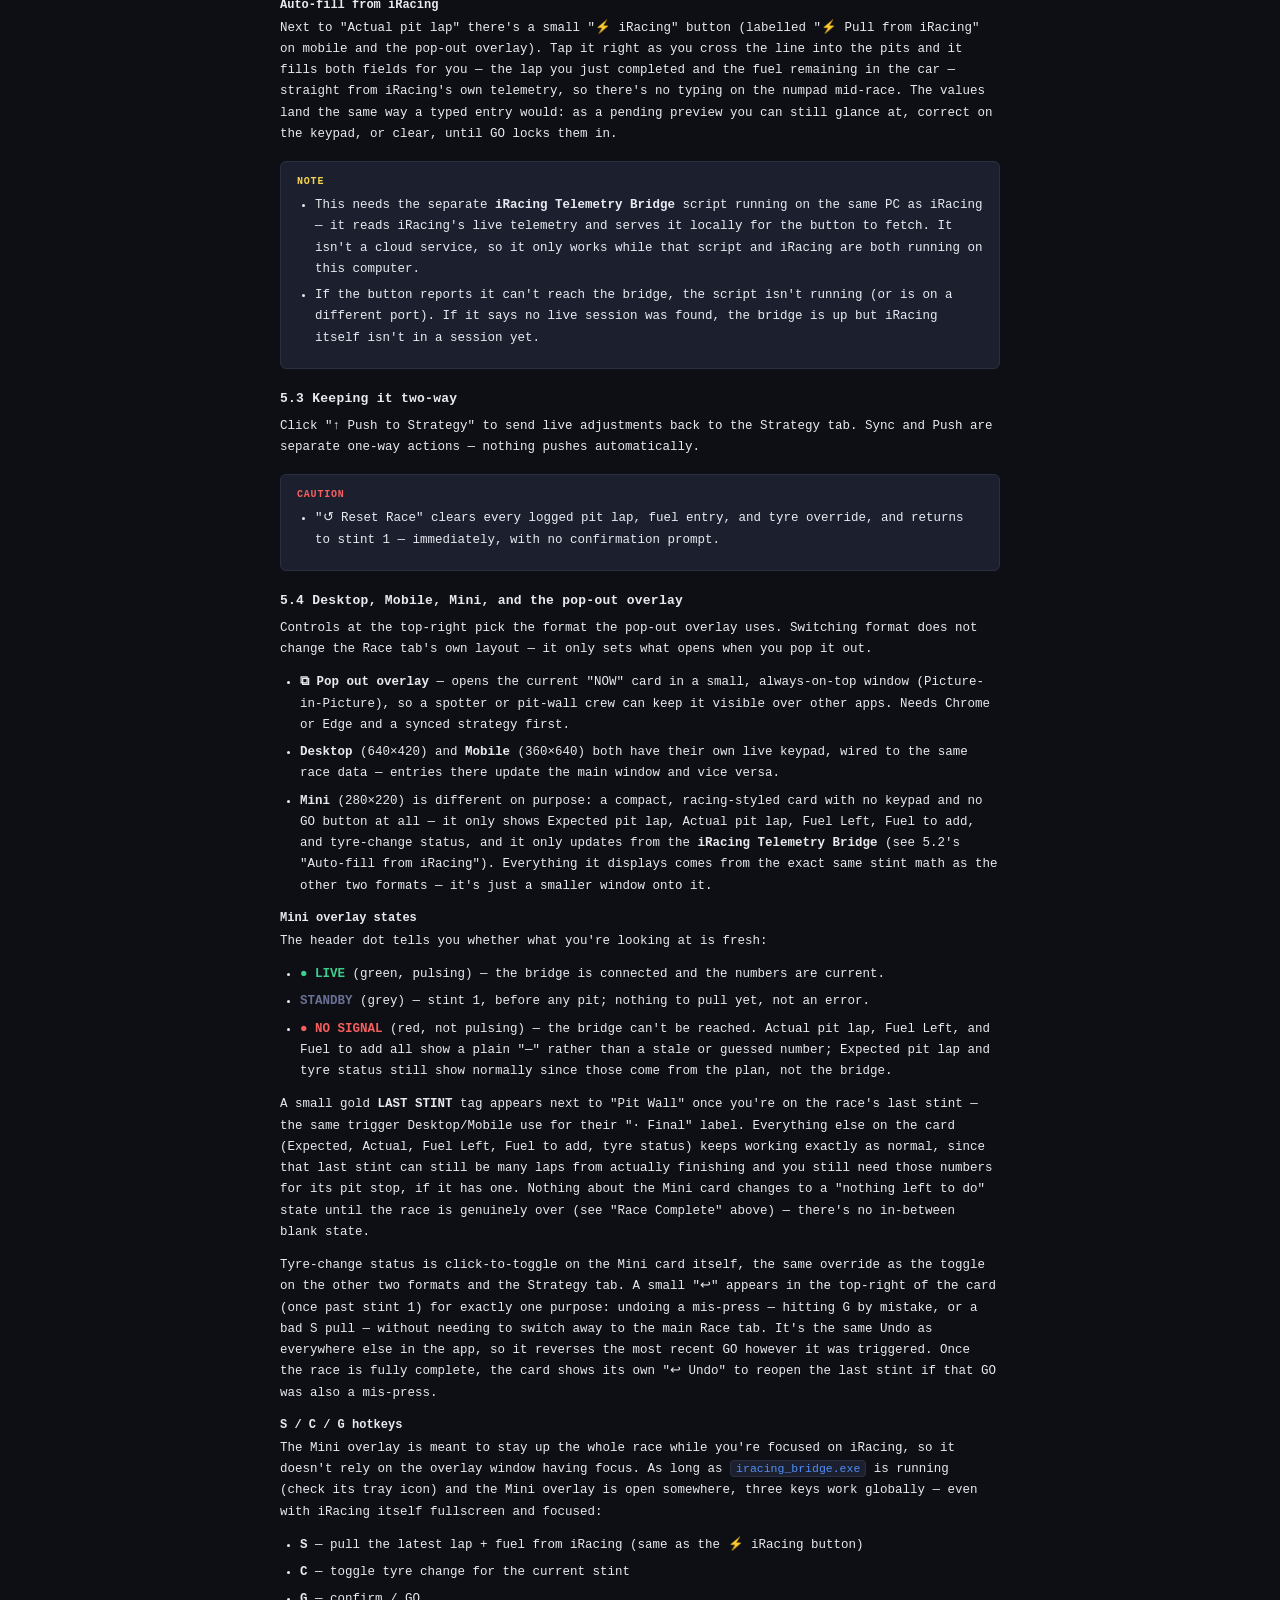
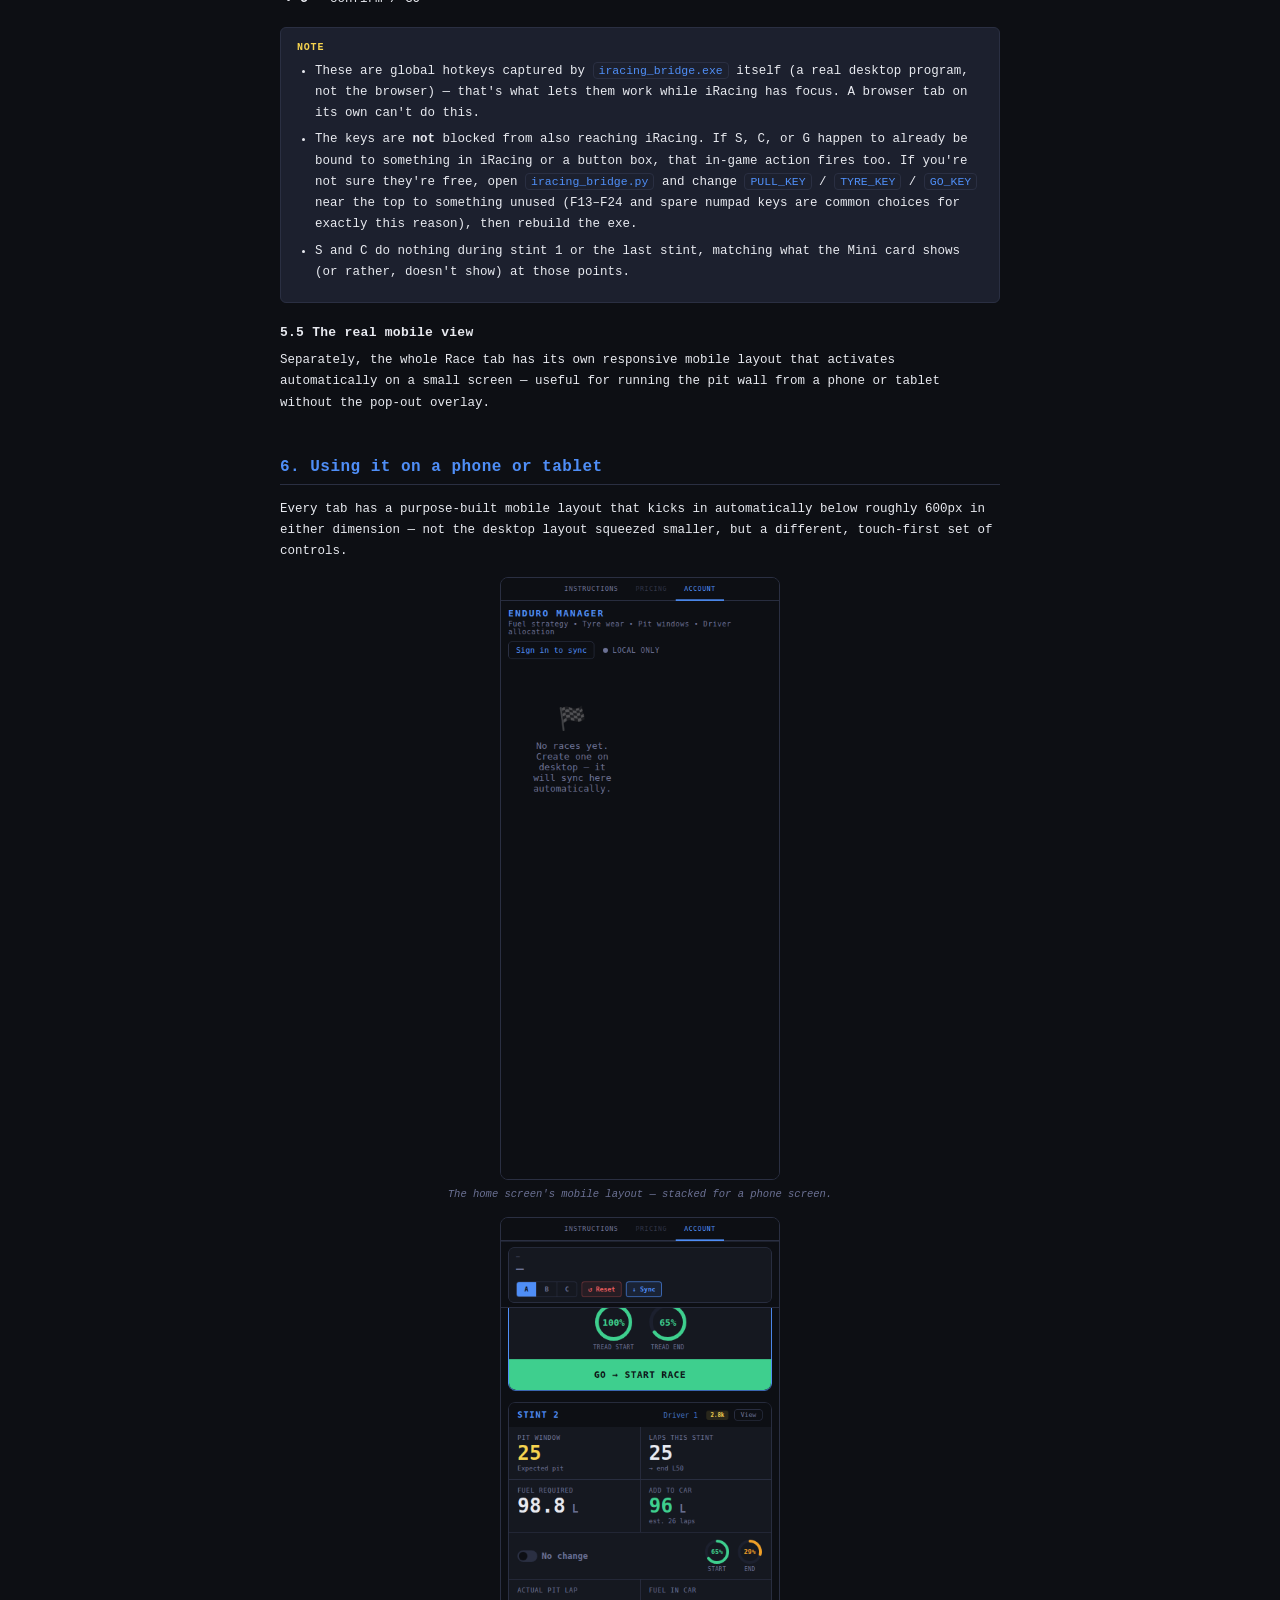
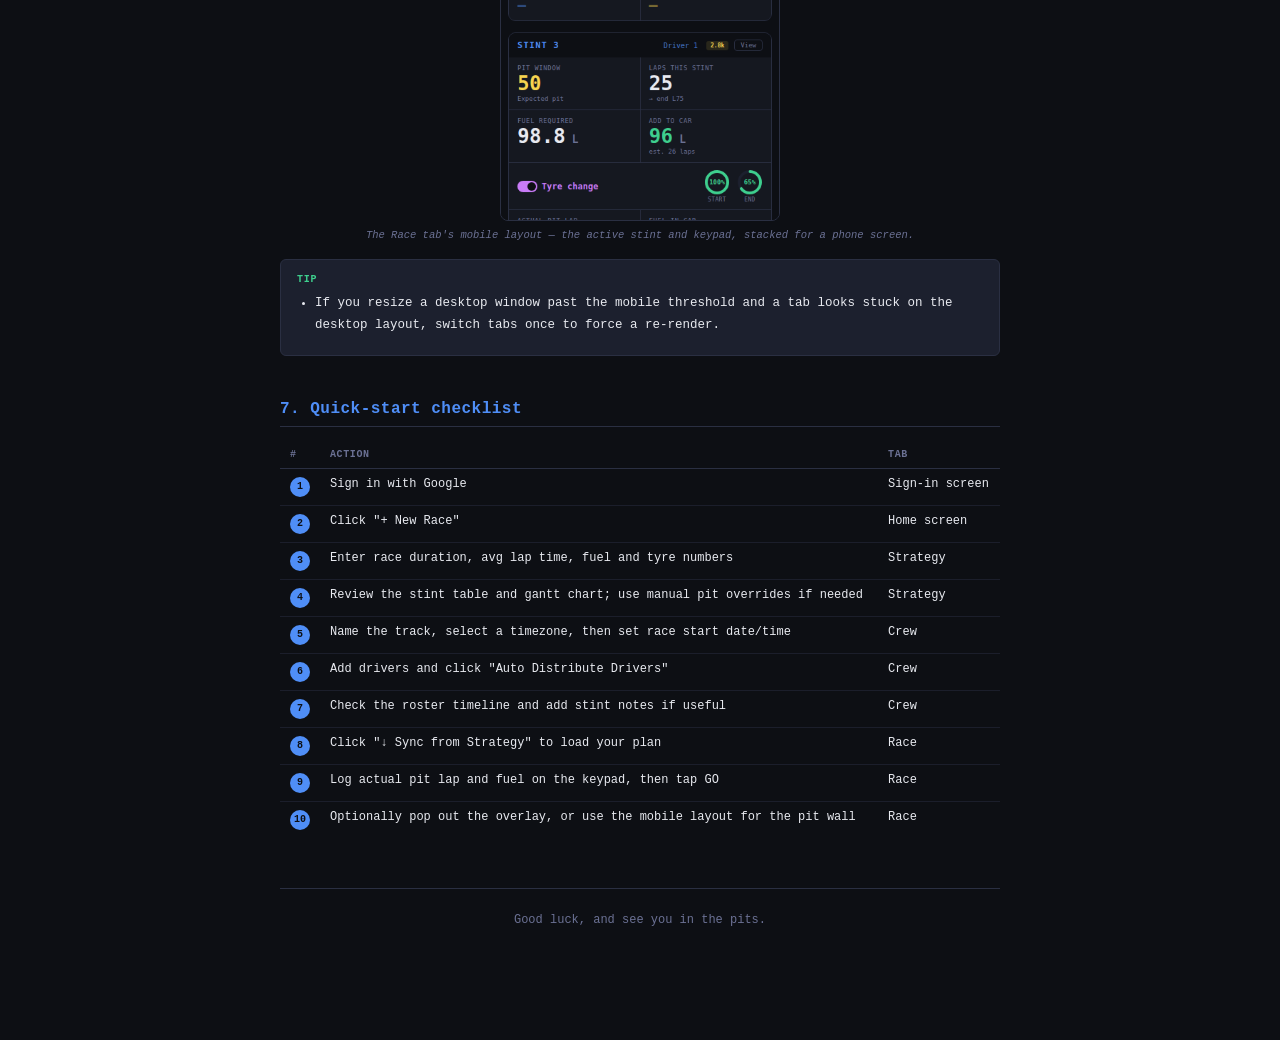
==== commit 5ab102a2: "Add files via upload" ====
--- a/guide.html
+++ b/guide.html
@@ -395,8 +395,8 @@
       <li><span style="color:#6b7194;font-weight:700">STANDBY</span> (grey) — stint 1, before any pit; nothing to pull yet, not an error.</li>
       <li><span style="color:#f75f5f;font-weight:700">&#9679; NO SIGNAL</span> (red, not pulsing) — the bridge can't be reached. Actual pit lap, Fuel Left, and Fuel to add all show a plain "&mdash;" rather than a stale or guessed number; Expected pit lap and tyre status still show normally since those come from the plan, not the bridge.</li>
     </ul>
-    <p>On the very last stint the card drops every number and just reads <b>"Last Stint!"</b> — there's no next pit left to plan for, so nothing left to pull.</p>
-    <p>Tyre-change status is click-to-toggle on the Mini card itself, the same override as the toggle on the other two formats and the Strategy tab.</p>
+    <p>A small gold <b>LAST STINT</b> tag appears next to "Pit Wall" once you're on the race's last stint &mdash; the same trigger Desktop/Mobile use for their "&middot; Final" label. Everything else on the card (Expected, Actual, Fuel Left, Fuel to add, tyre status) keeps working exactly as normal, since that last stint can still be many laps from actually finishing and you still need those numbers for its pit stop, if it has one. Nothing about the Mini card changes to a "nothing left to do" state until the race is genuinely over (see "Race Complete" above) &mdash; there's no in-between blank state.</p>
+    <p>Tyre-change status is click-to-toggle on the Mini card itself, the same override as the toggle on the other two formats and the Strategy tab. A small "&#8617;" appears in the top-right of the card (once past stint 1) for exactly one purpose: undoing a mis-press &mdash; hitting G by mistake, or a bad S pull &mdash; without needing to switch away to the main Race tab. It's the same Undo as everywhere else in the app, so it reverses the most recent GO however it was triggered. Once the race is fully complete, the card shows its own "&#8617; Undo" to reopen the last stint if that GO was also a mis-press.</p>
 
     <h4>S / C / G hotkeys</h4>
     <p>The Mini overlay is meant to stay up the whole race while you're focused on iRacing, so it doesn't rely on the overlay window having focus. As long as <code>iracing_bridge.exe</code> is running (check its tray icon) and the Mini overlay is open somewhere, three keys work globally &mdash; even with iRacing itself fullscreen and focused:</p>
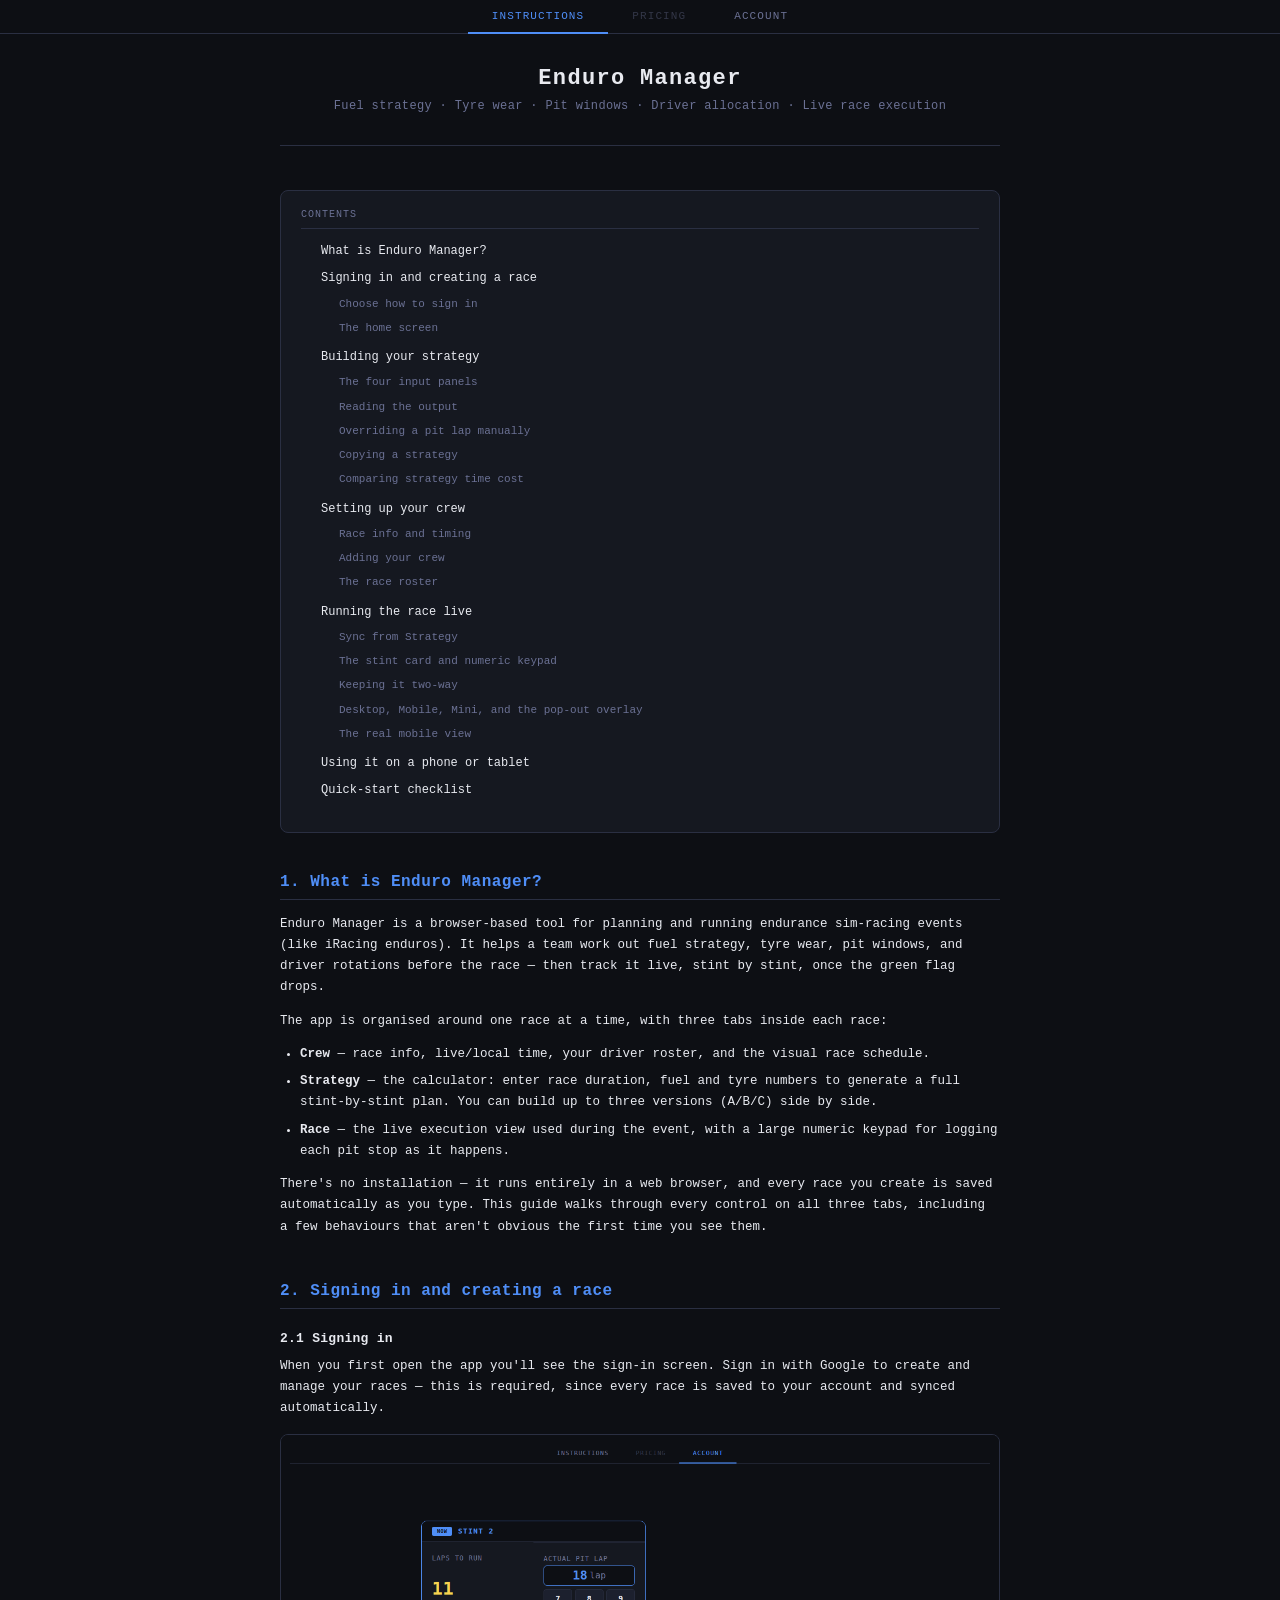
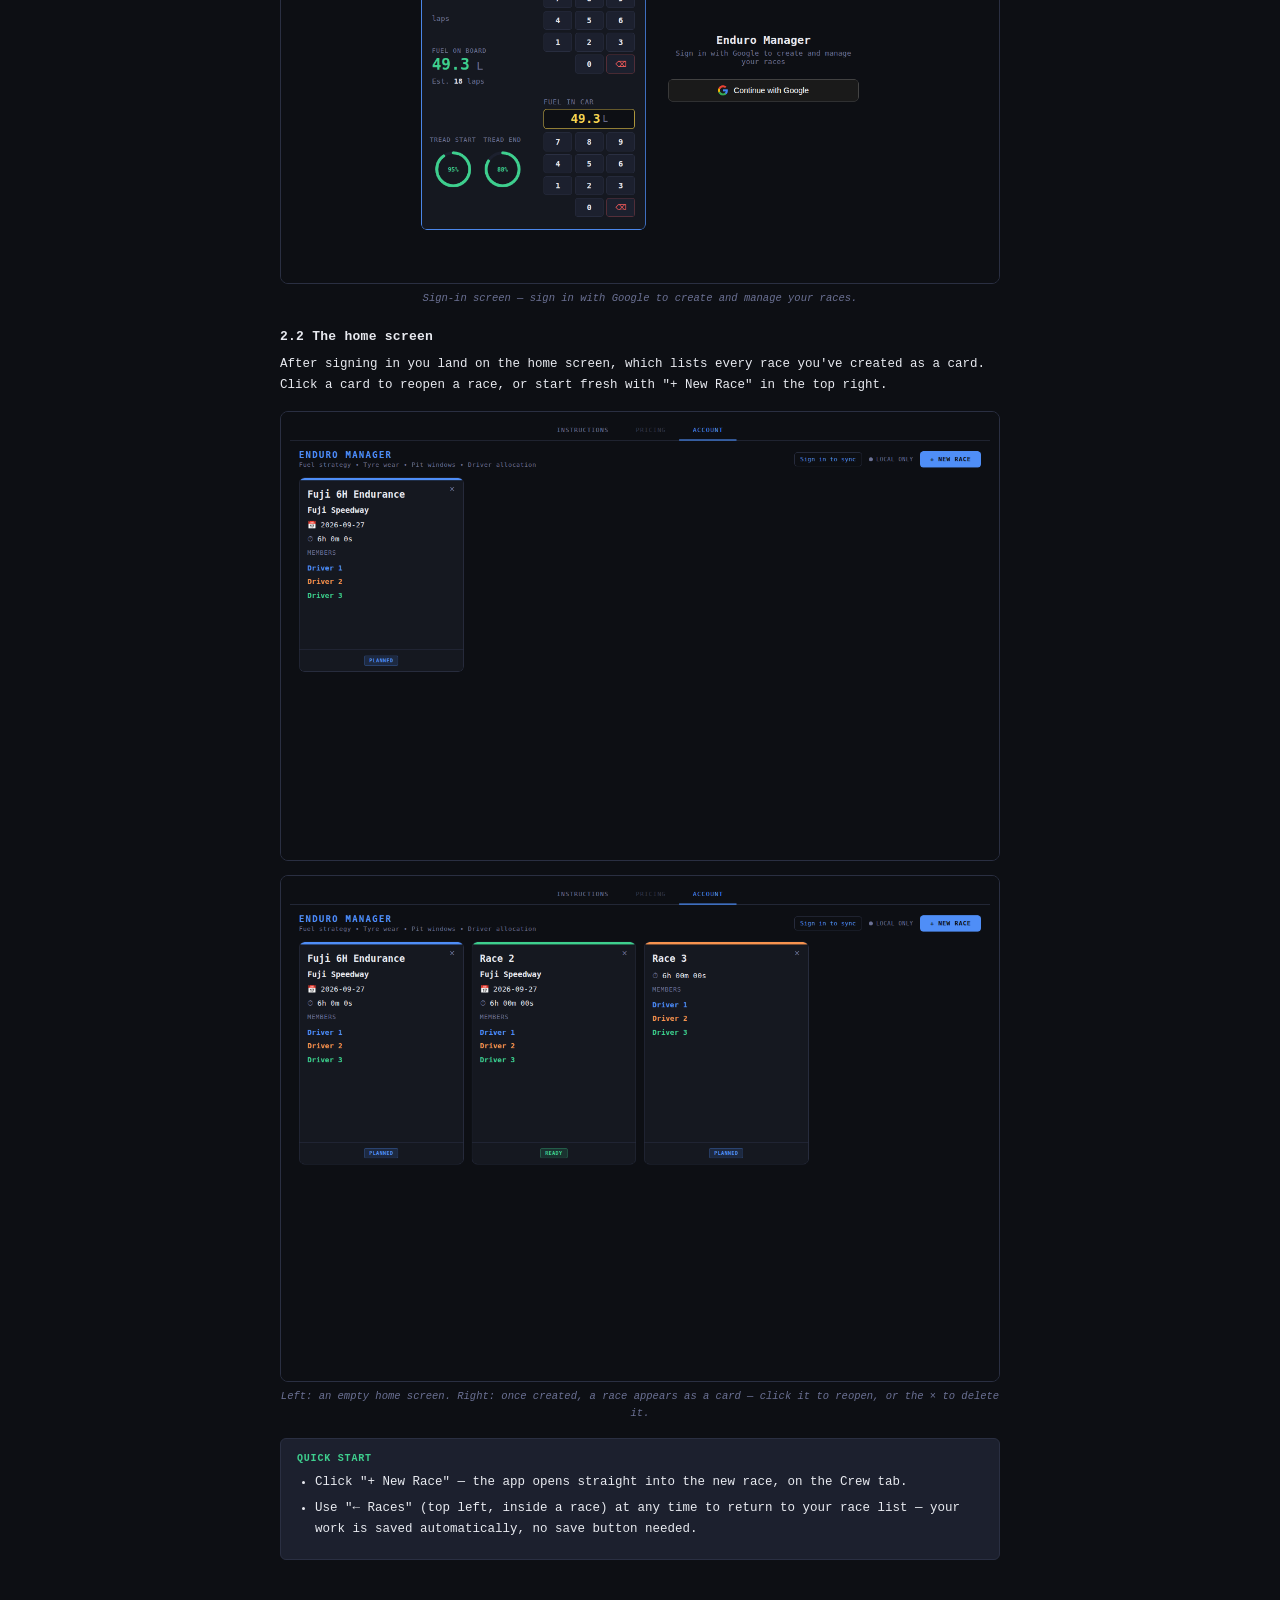
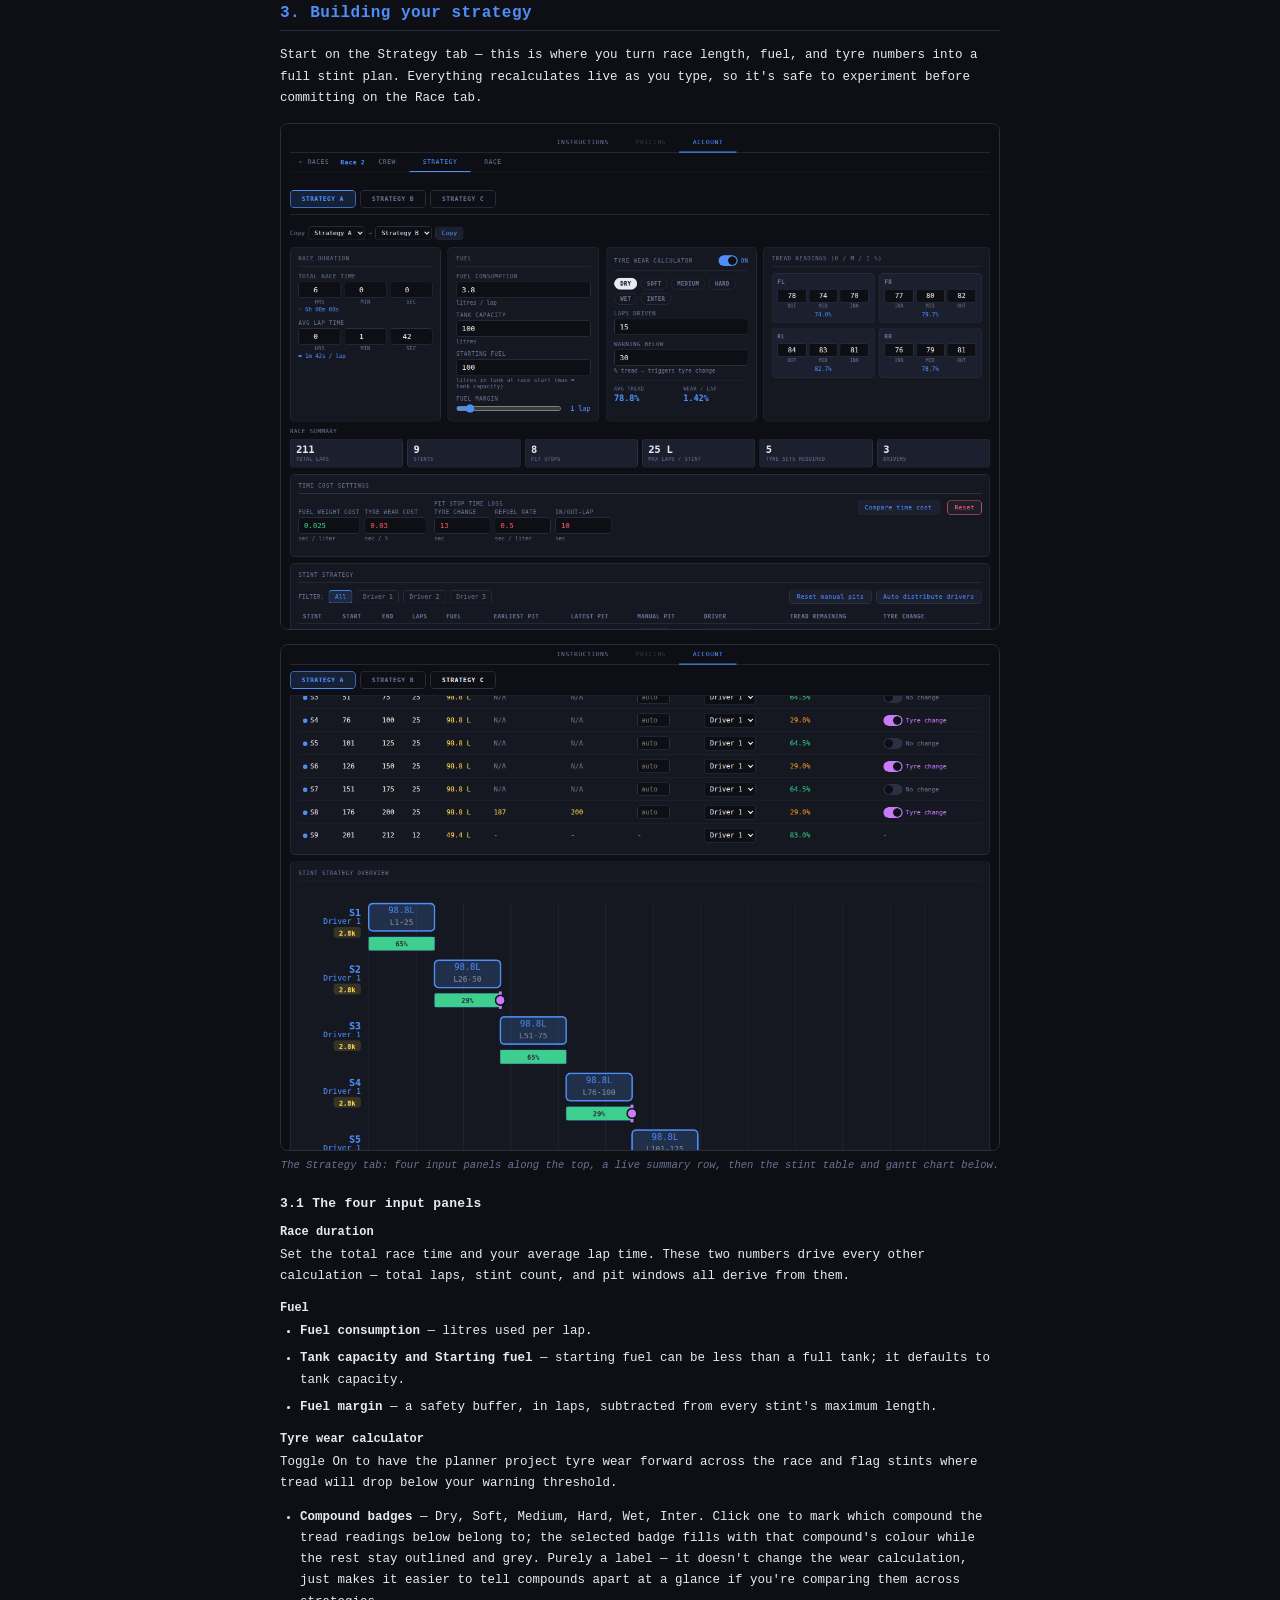
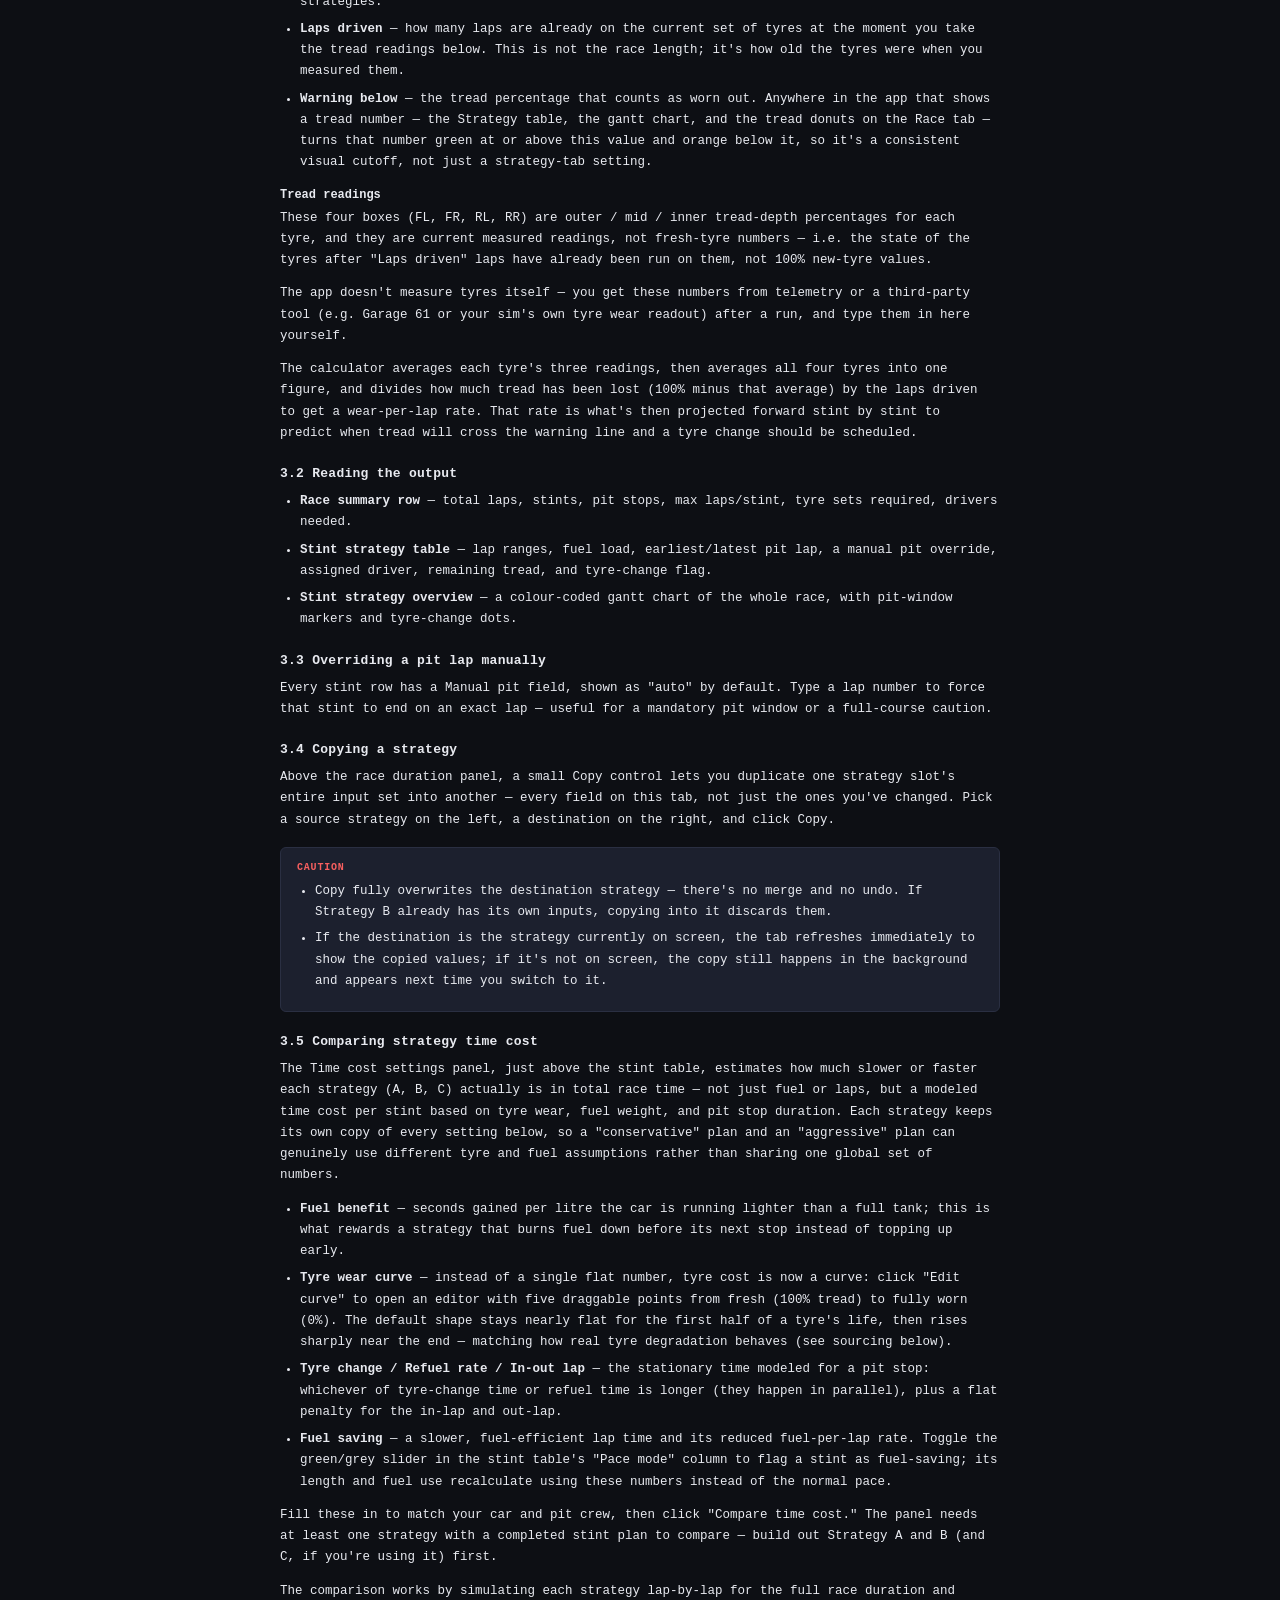
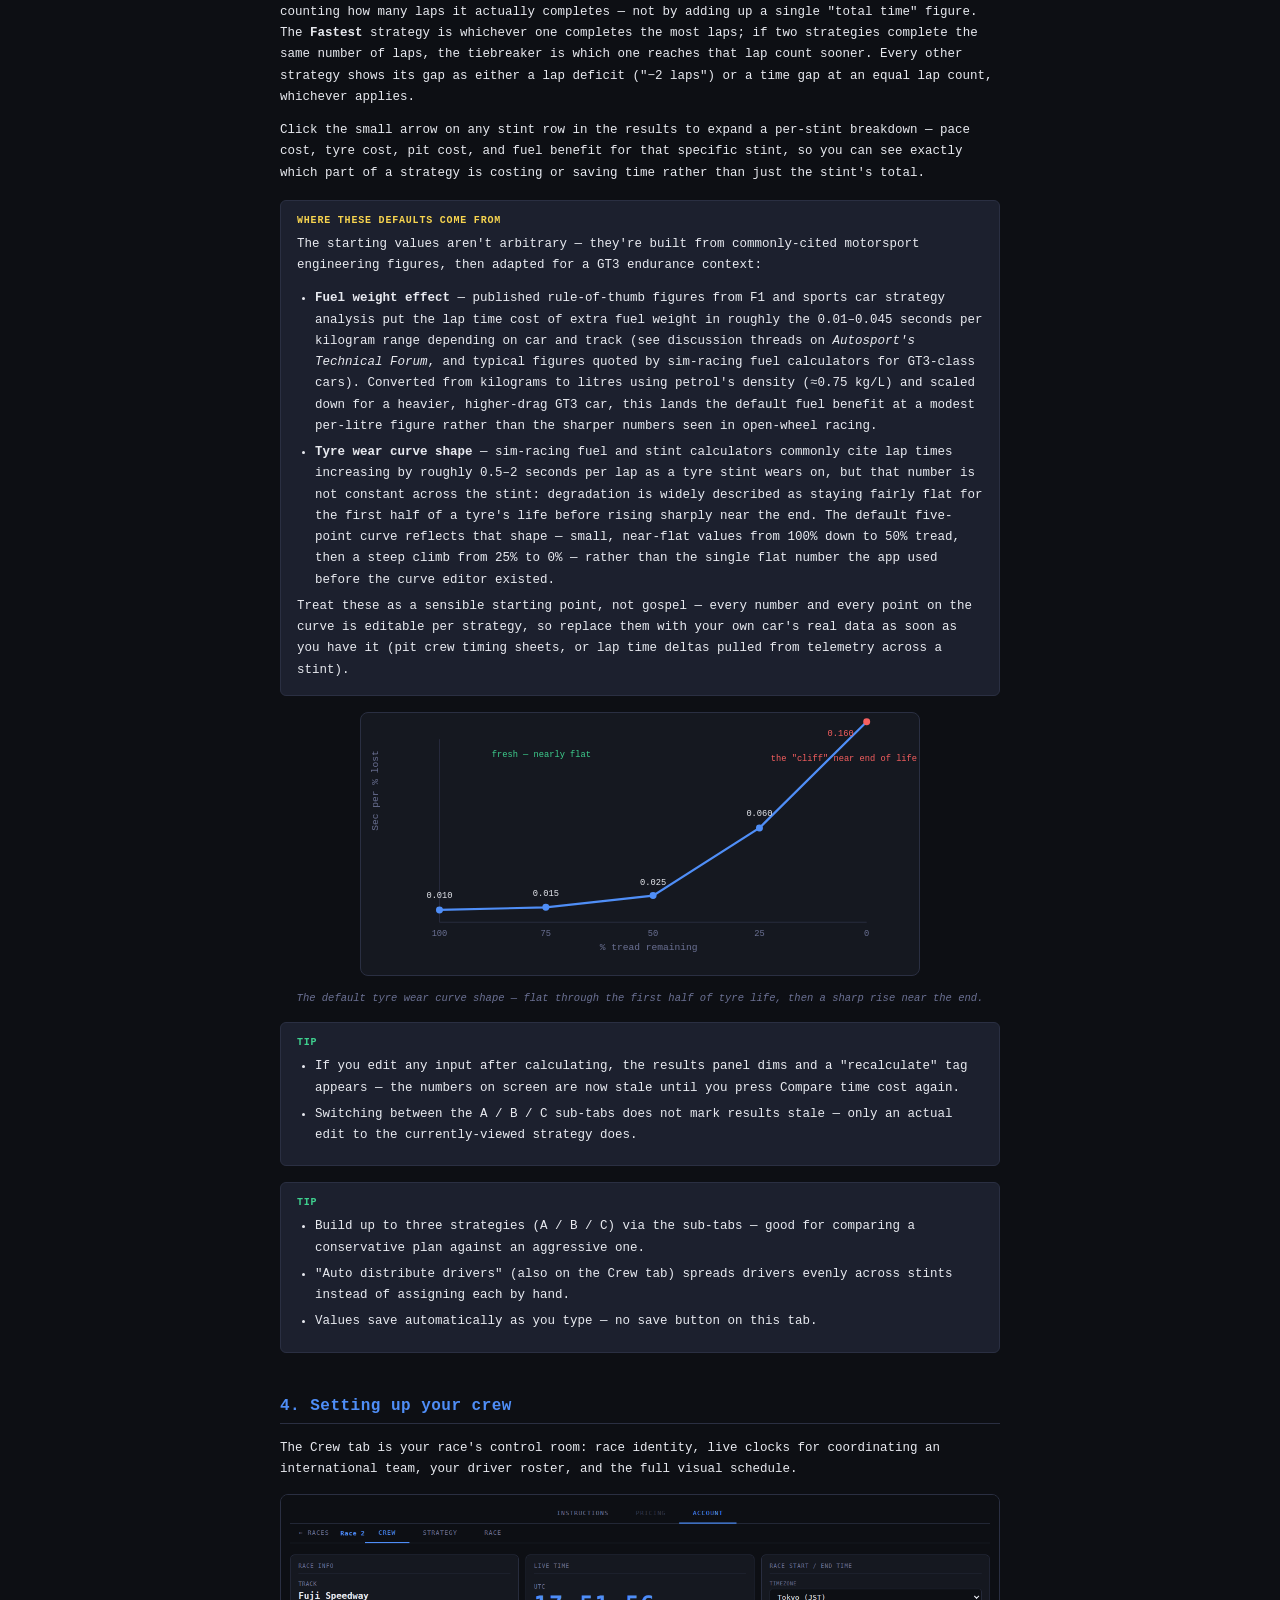
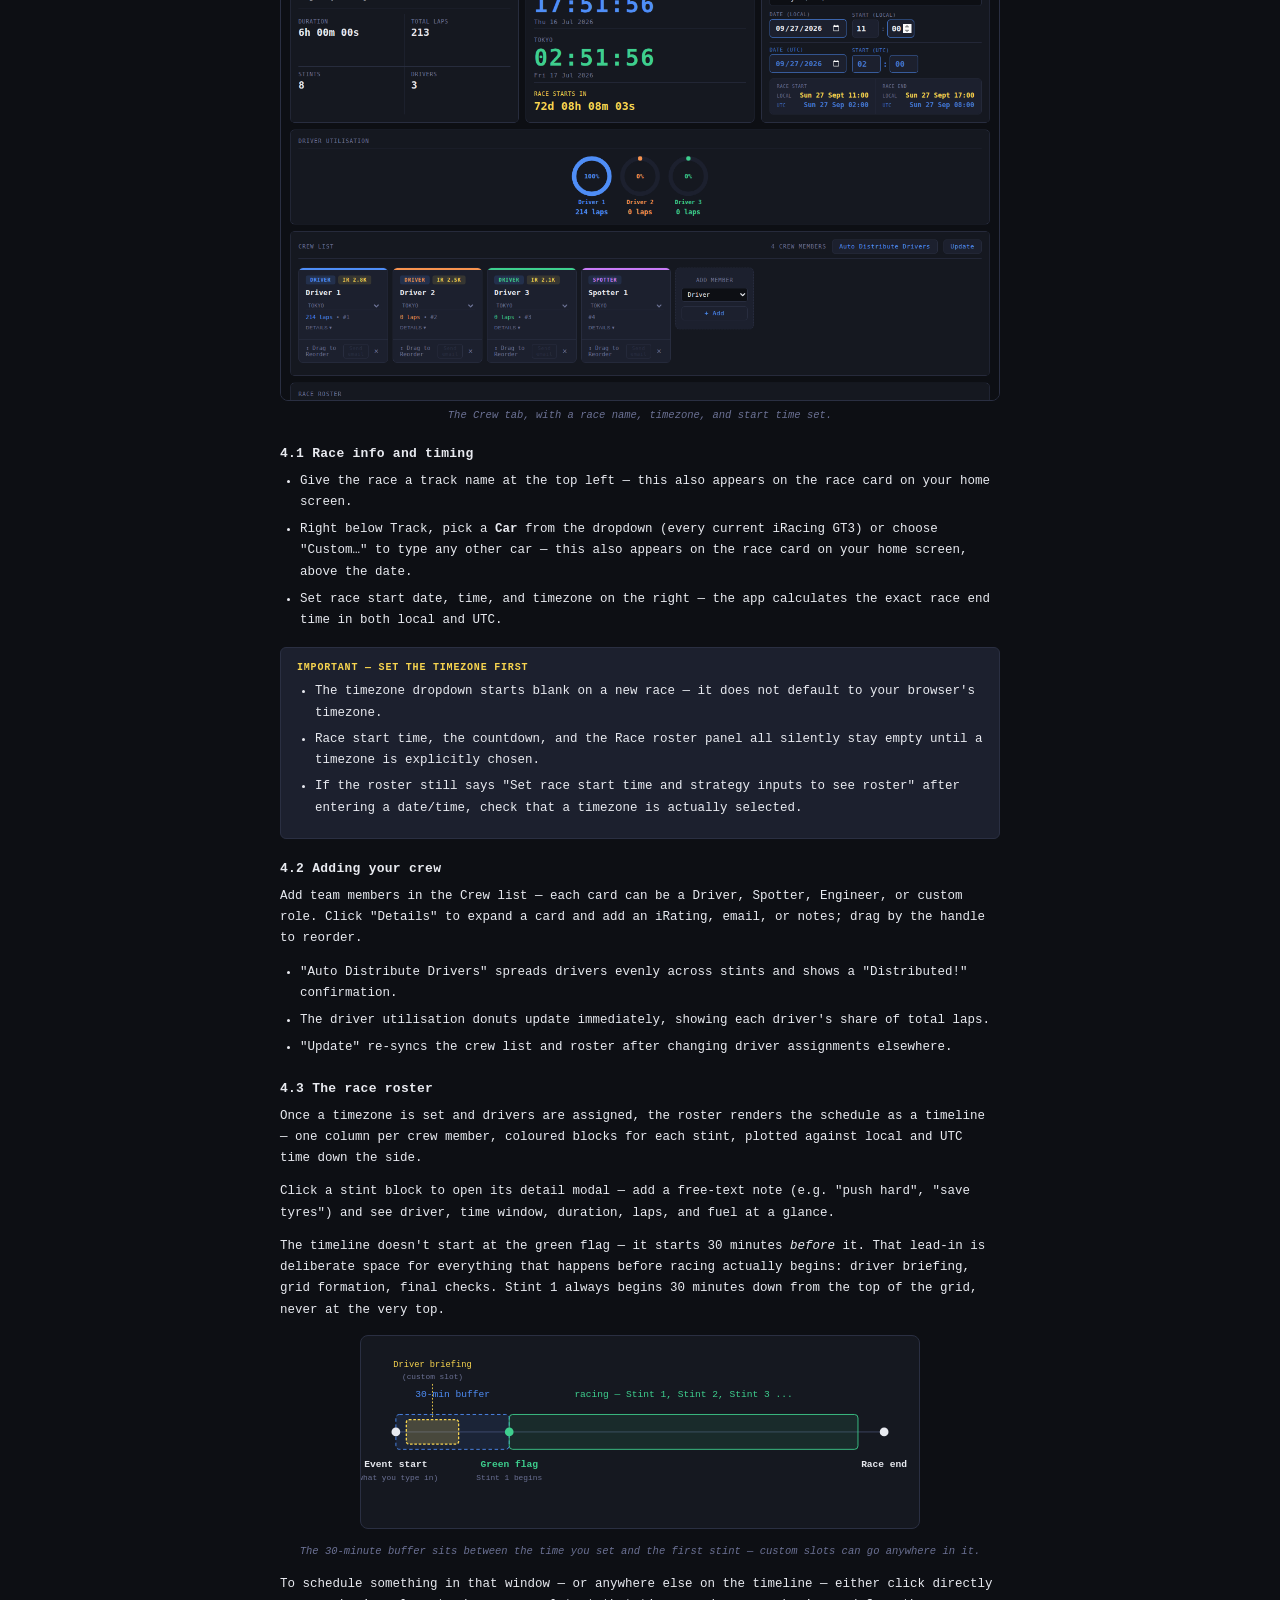
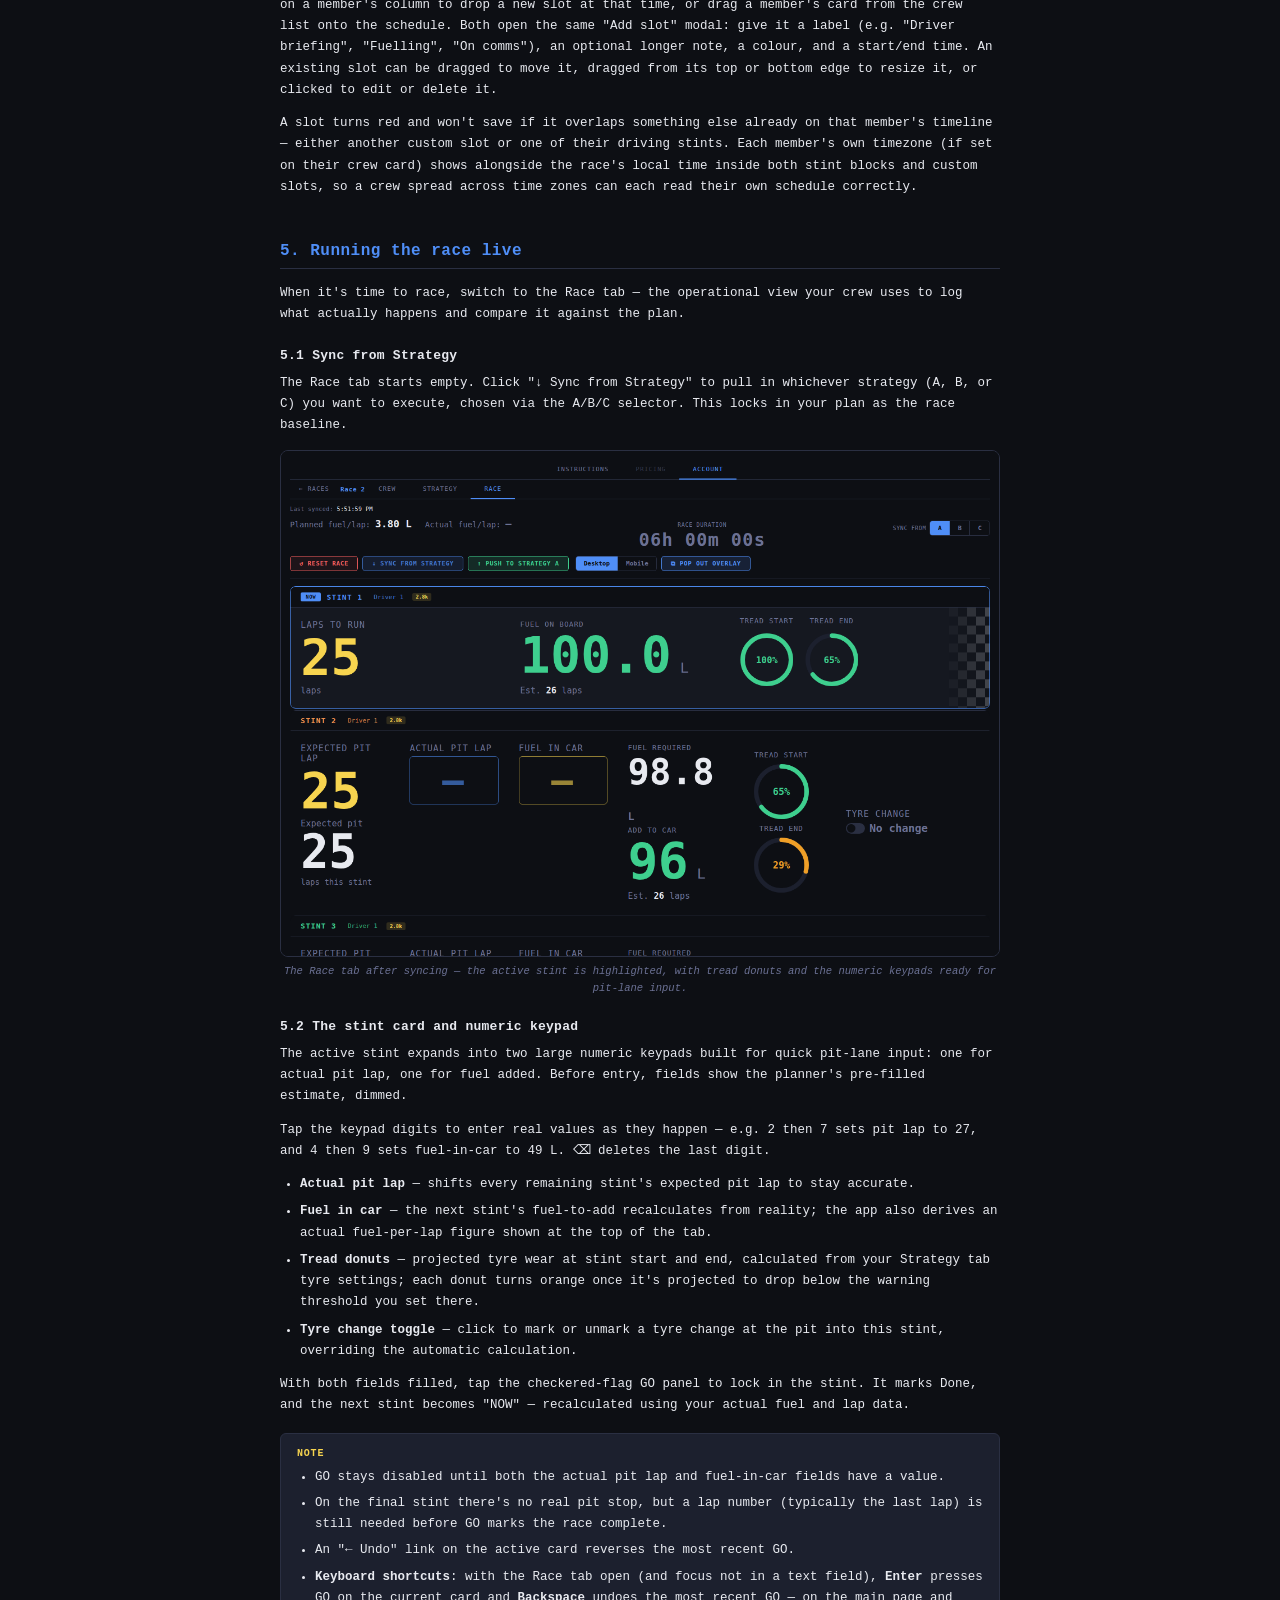
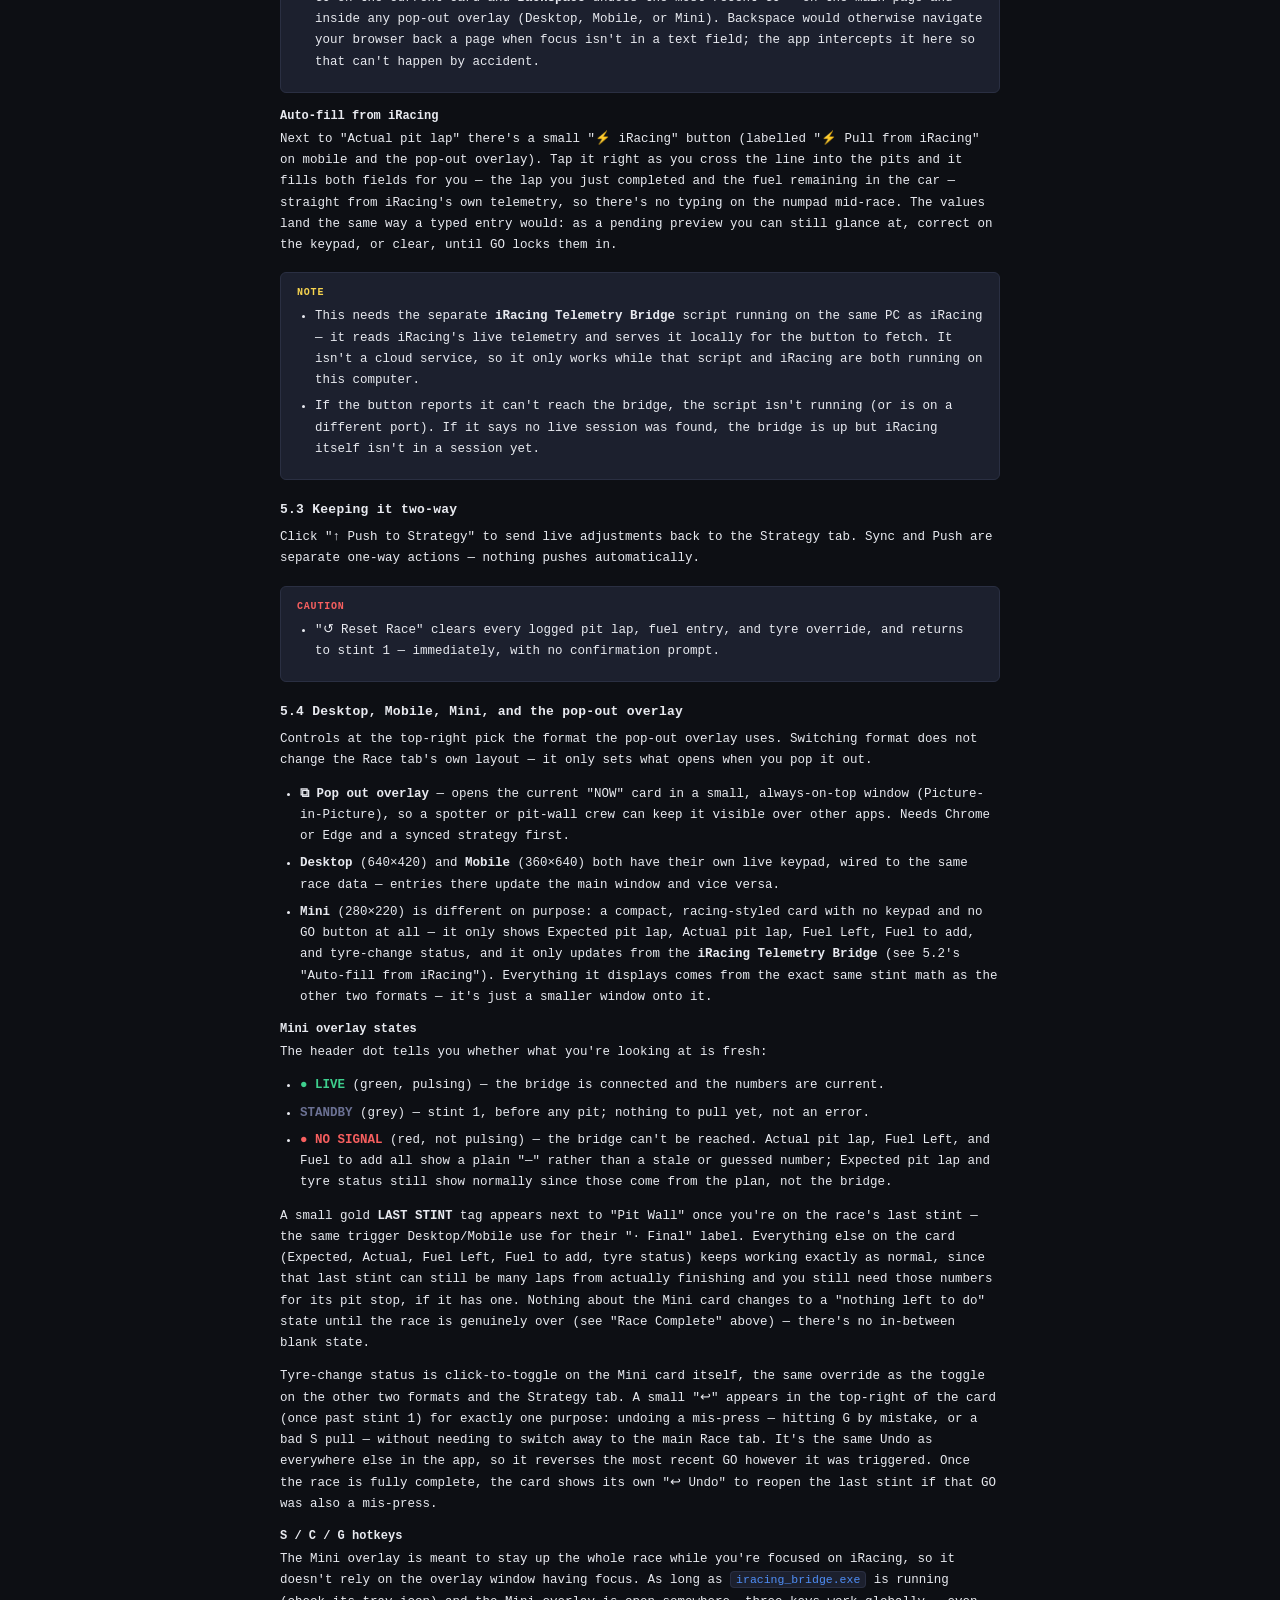
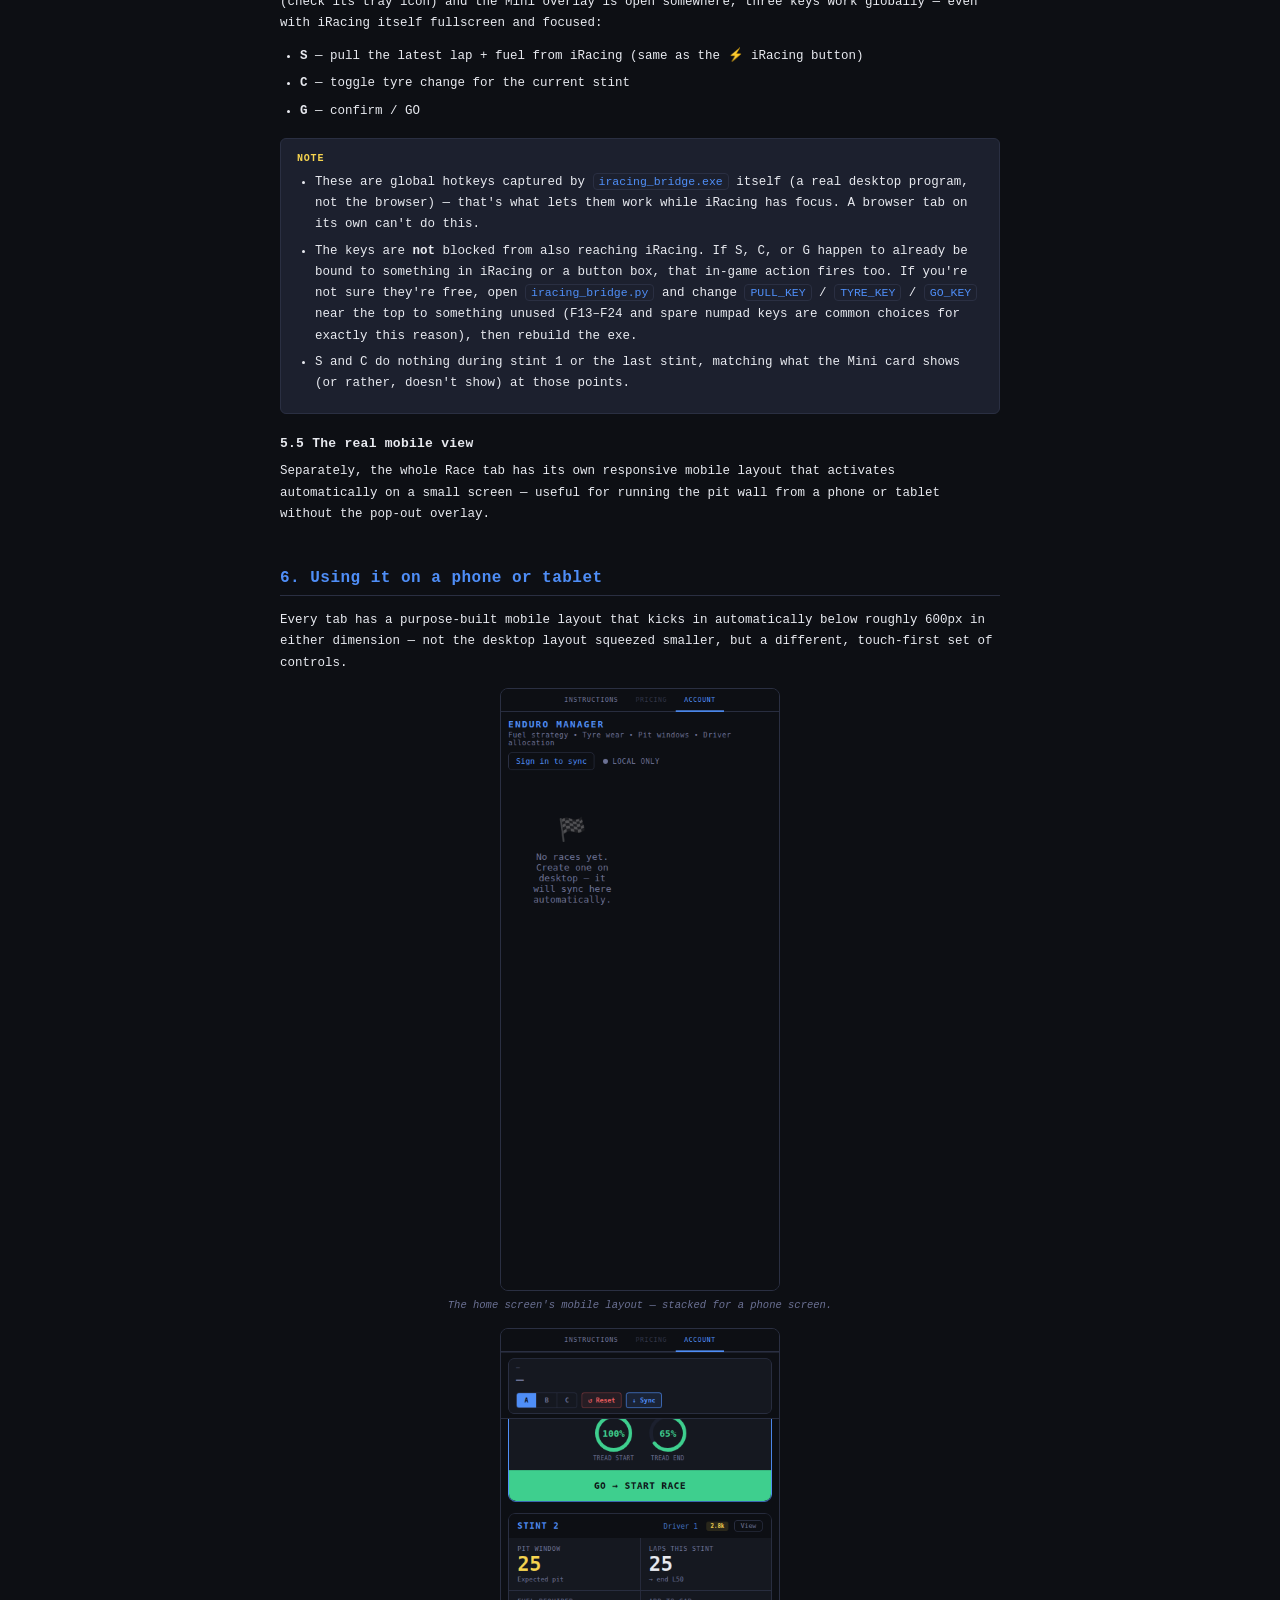
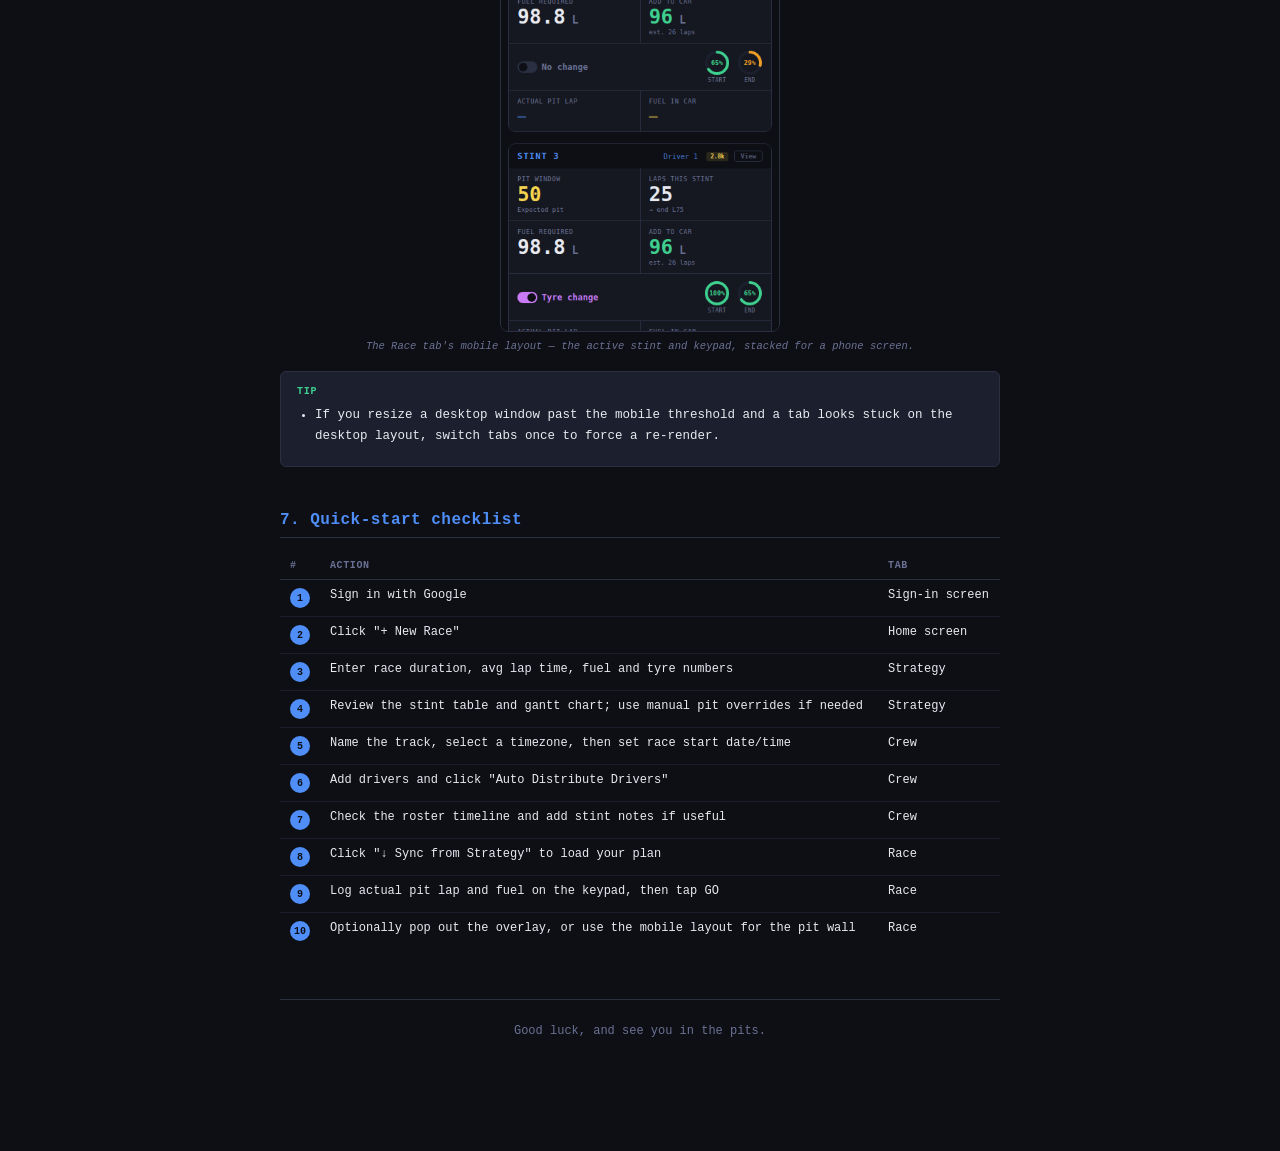
==== commit ea8472f9: "Add files via upload" ====
--- a/guide.html
+++ b/guide.html
@@ -358,6 +358,7 @@
         <li>GO stays disabled until both the actual pit lap and fuel-in-car fields have a value.</li>
         <li>On the final stint there's no real pit stop, but a lap number (typically the last lap) is still needed before GO marks the race complete.</li>
         <li>An "&larr; Undo" link on the active card reverses the most recent GO.</li>
+        <li><b>Keyboard shortcuts</b>: with the Race tab open (and focus not in a text field), <b>Enter</b> presses GO on the current card and <b>Backspace</b> undoes the most recent GO &mdash; on the main page and inside any pop-out overlay (Desktop, Mobile, or Mini). Backspace would otherwise navigate your browser back a page when focus isn't in a text field; the app intercepts it here so that can't happen by accident.</li>
       </ul>
     </div>
 
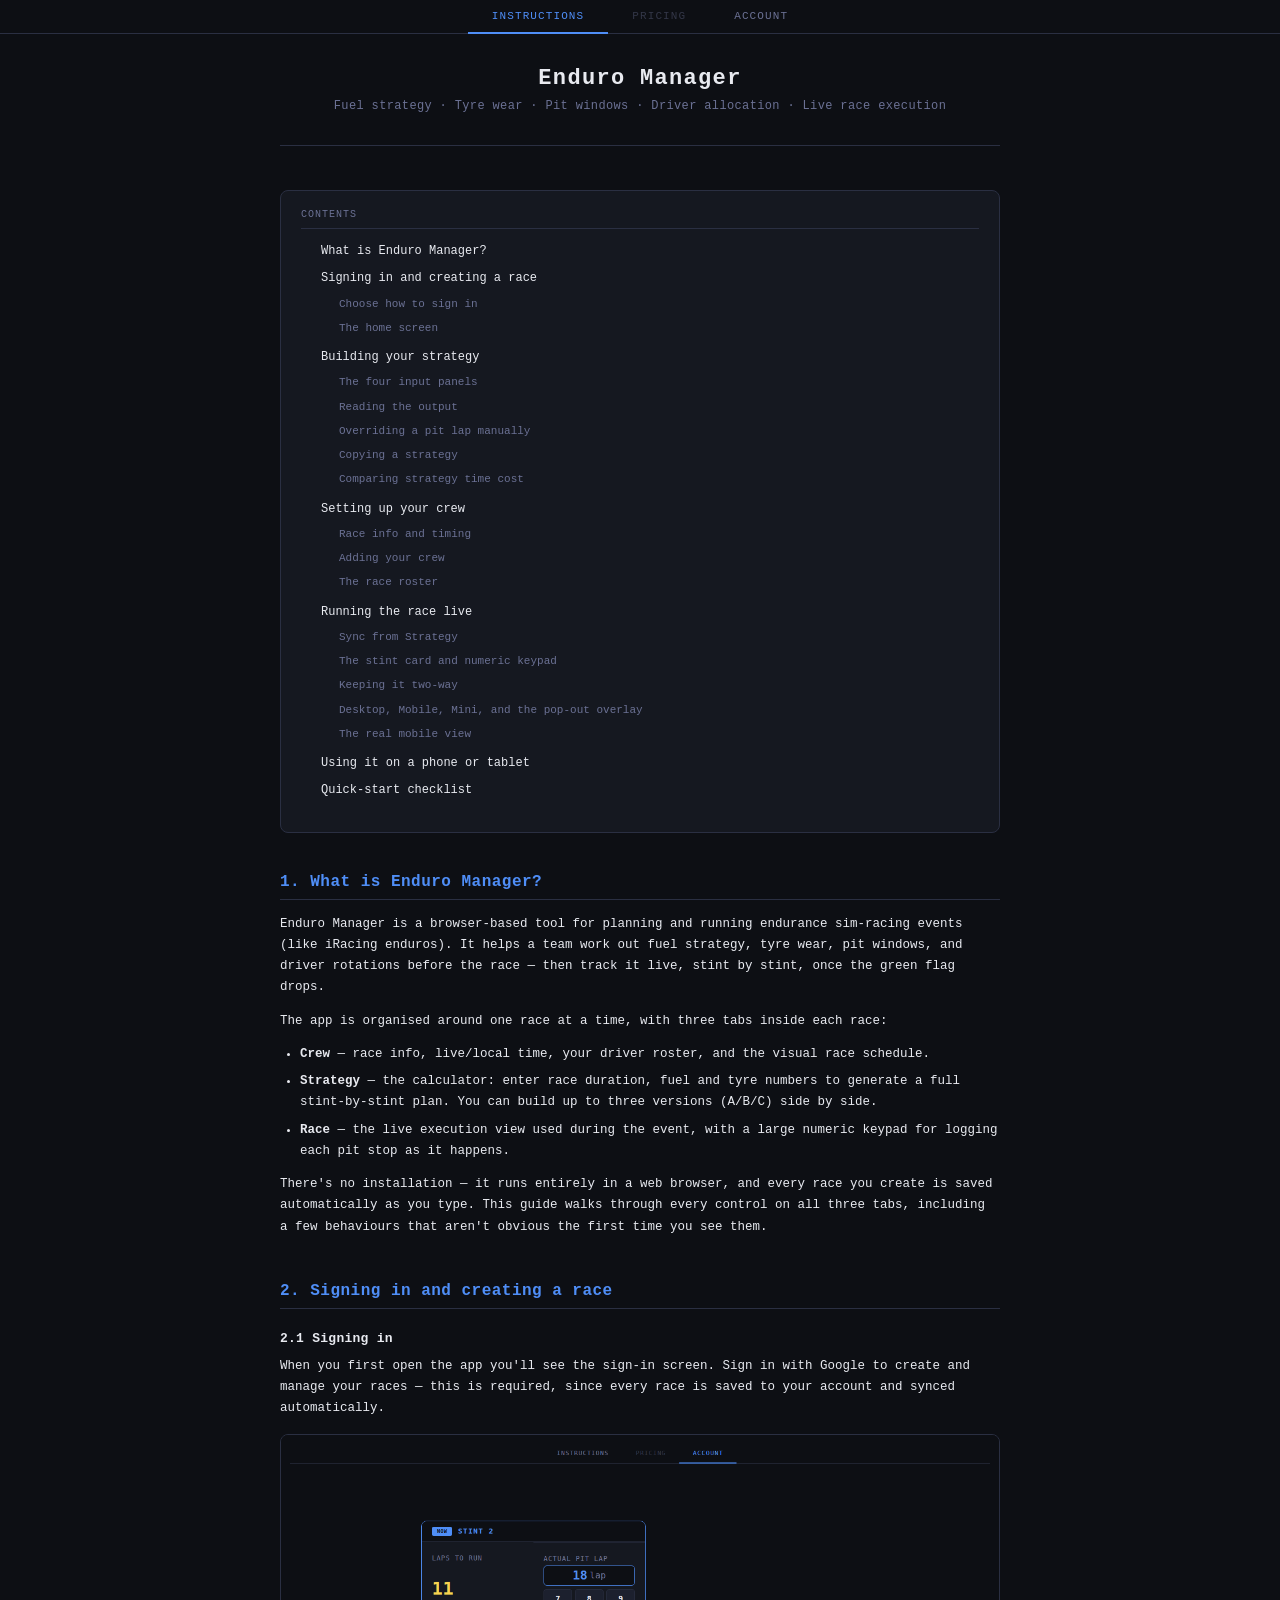
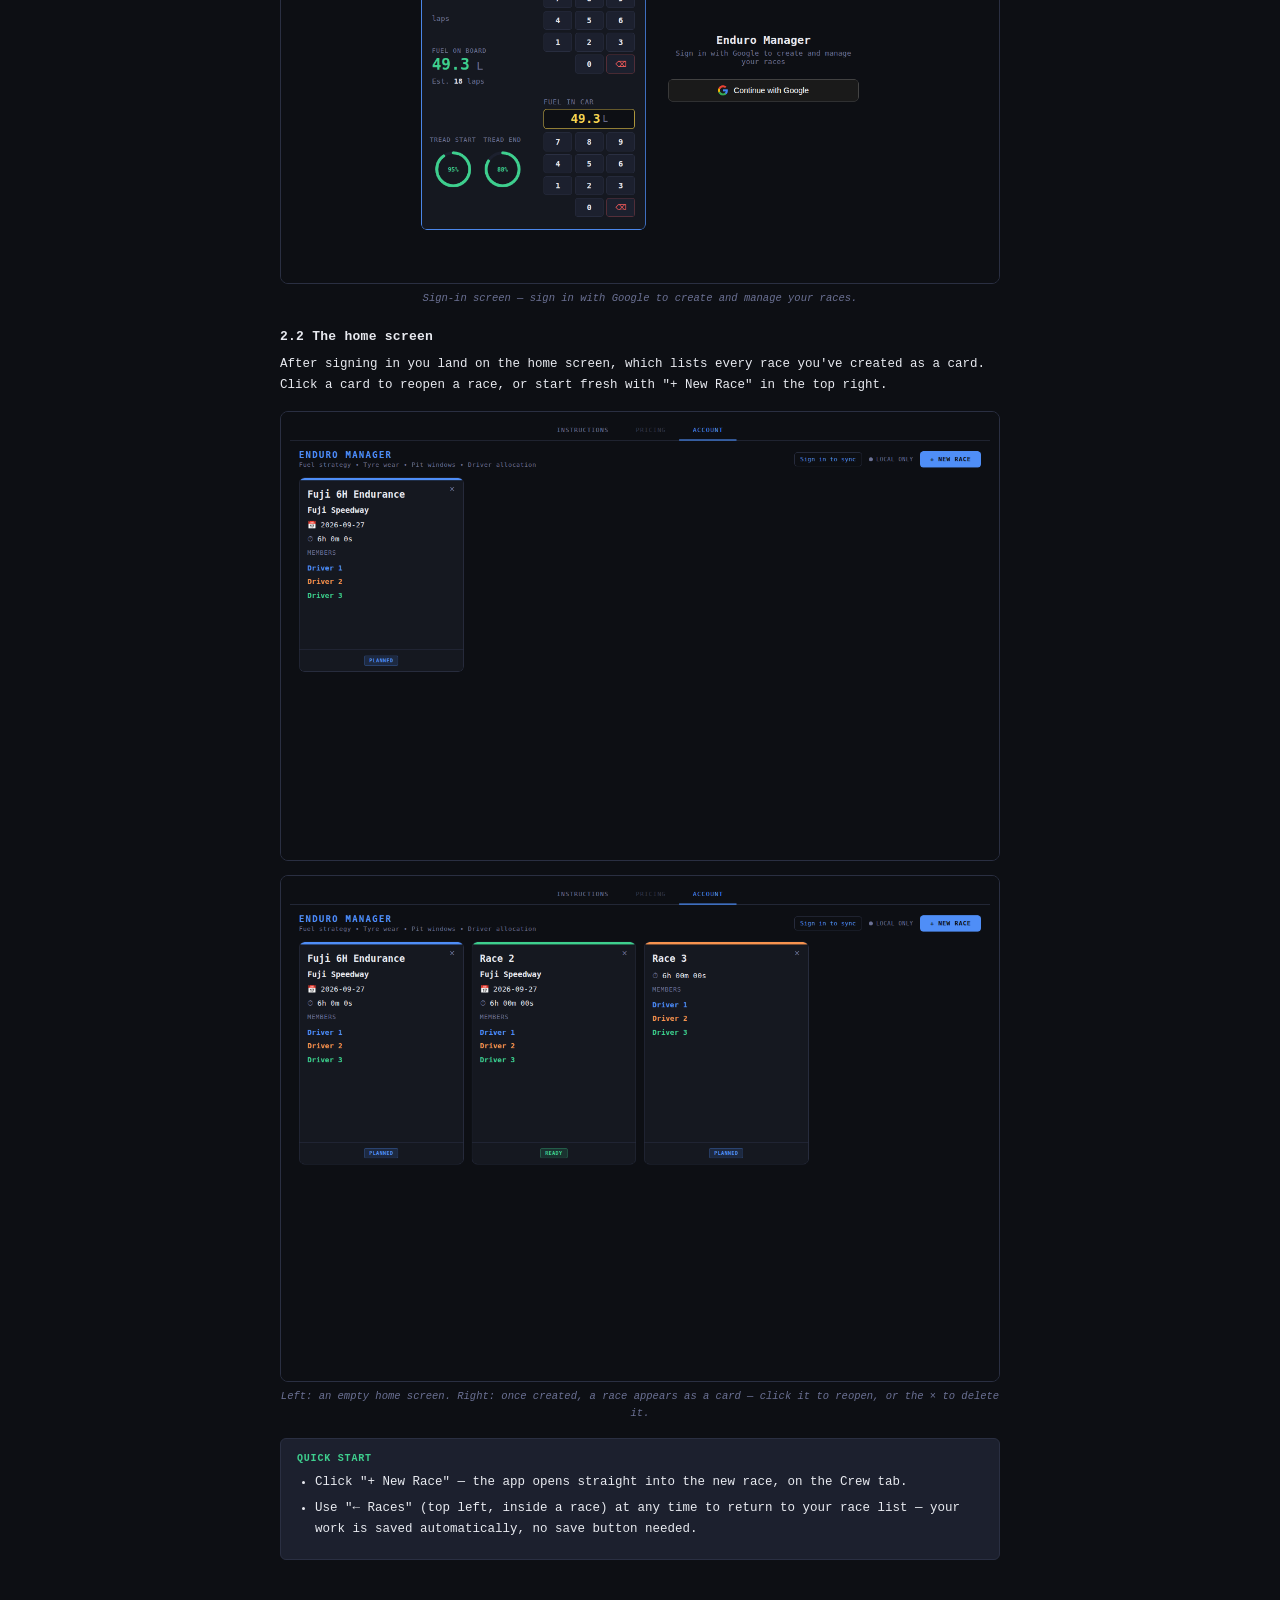
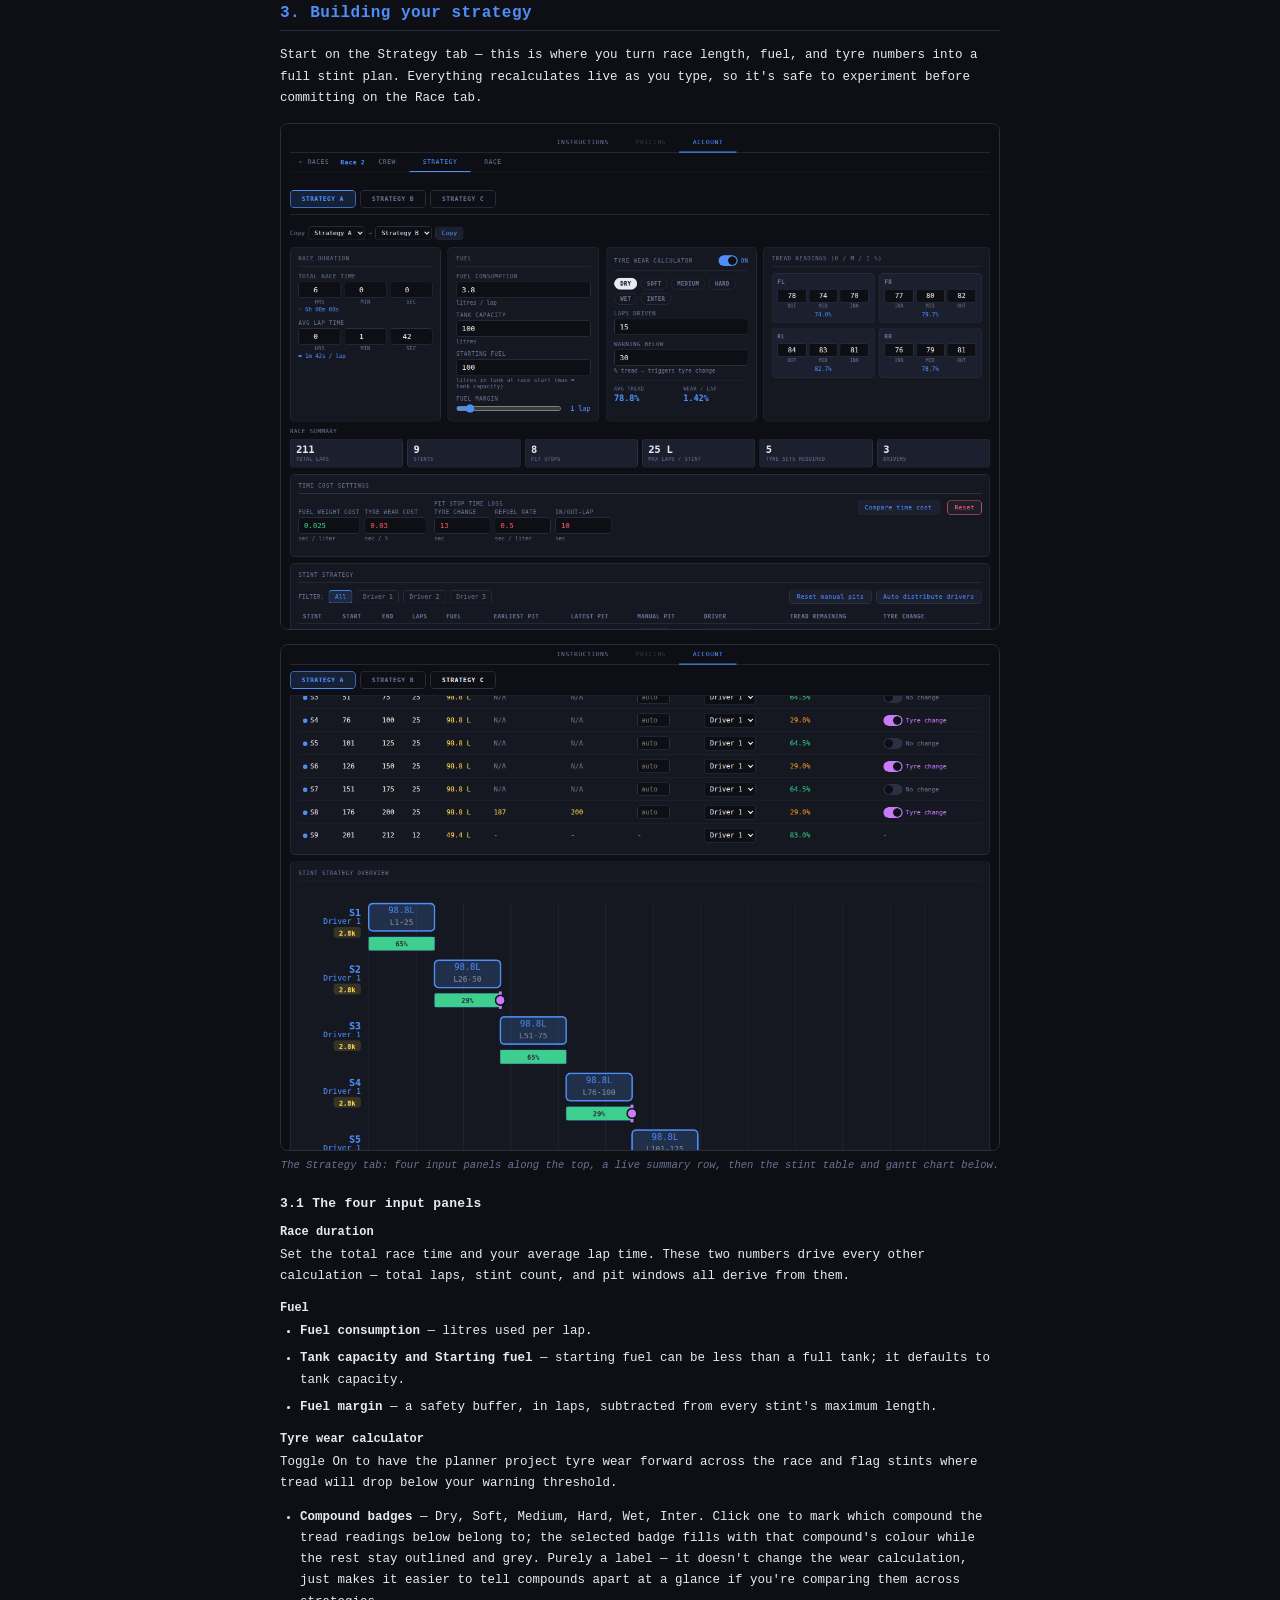
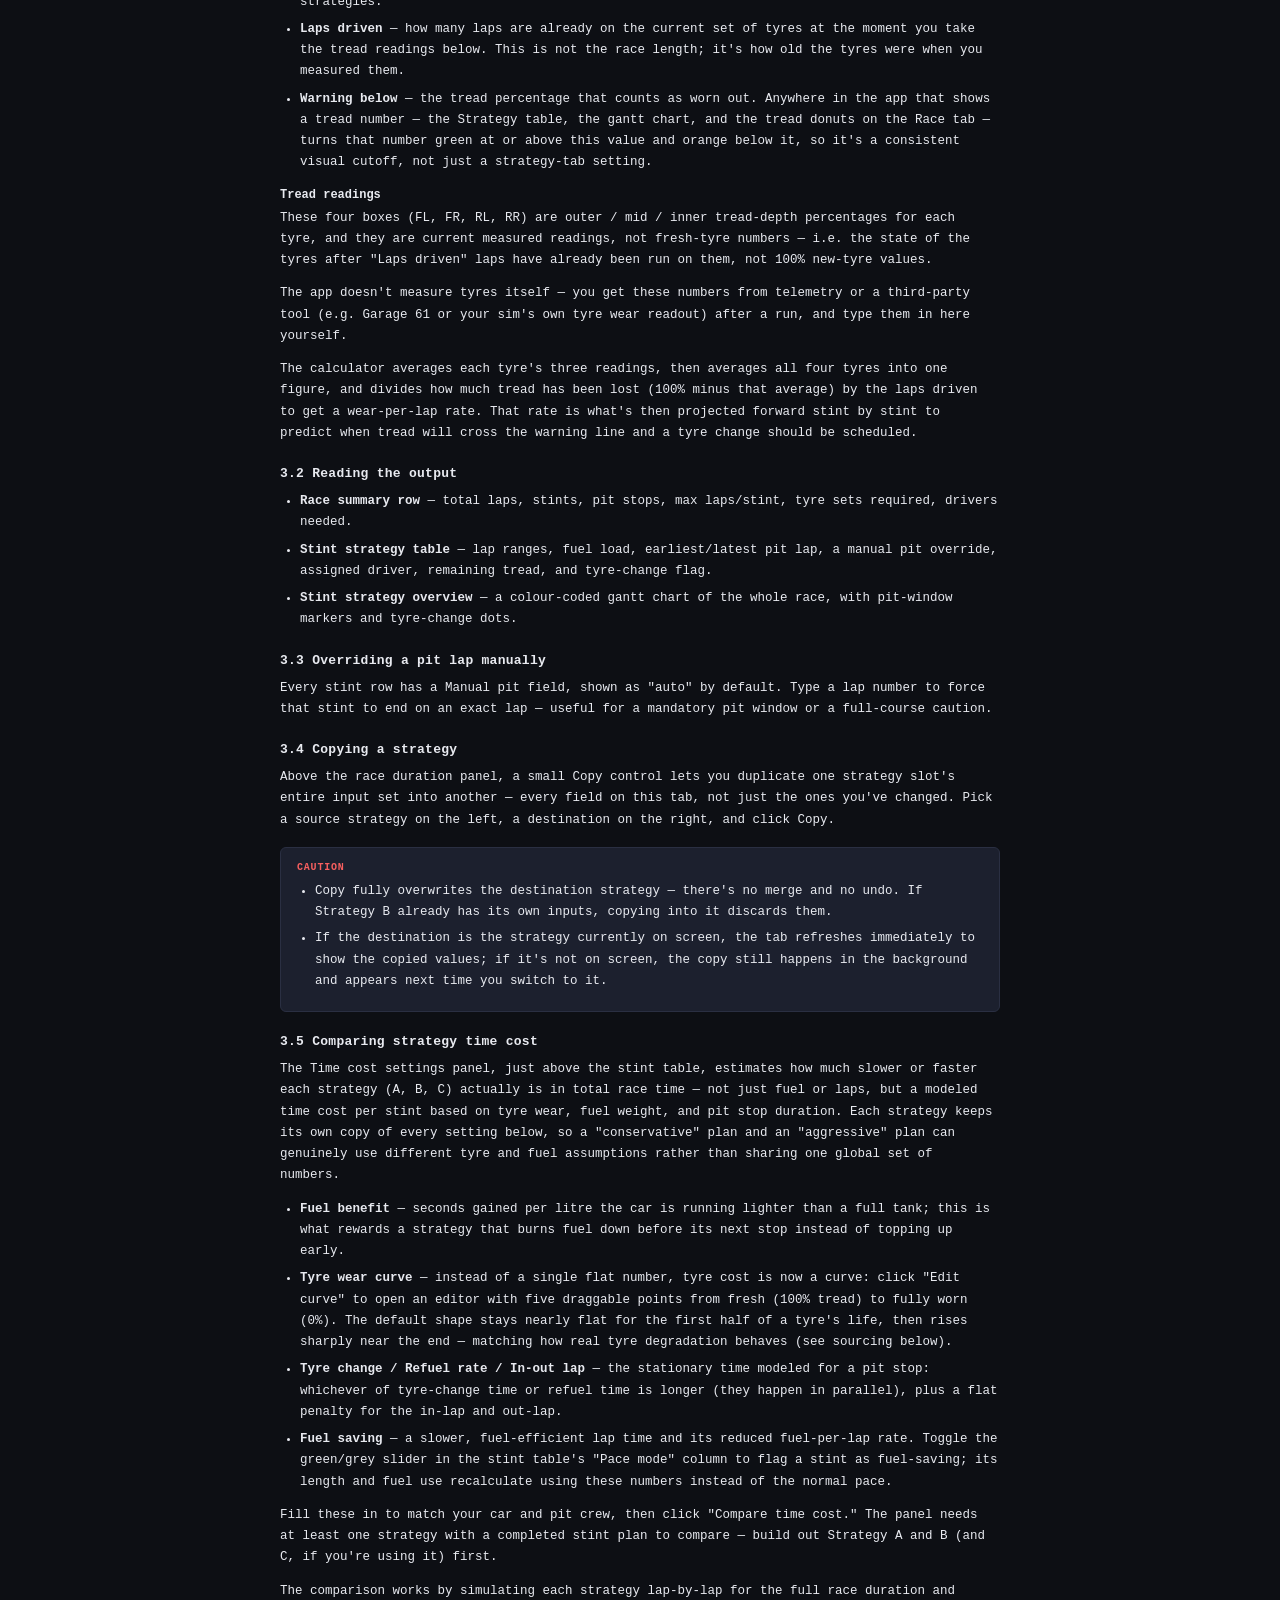
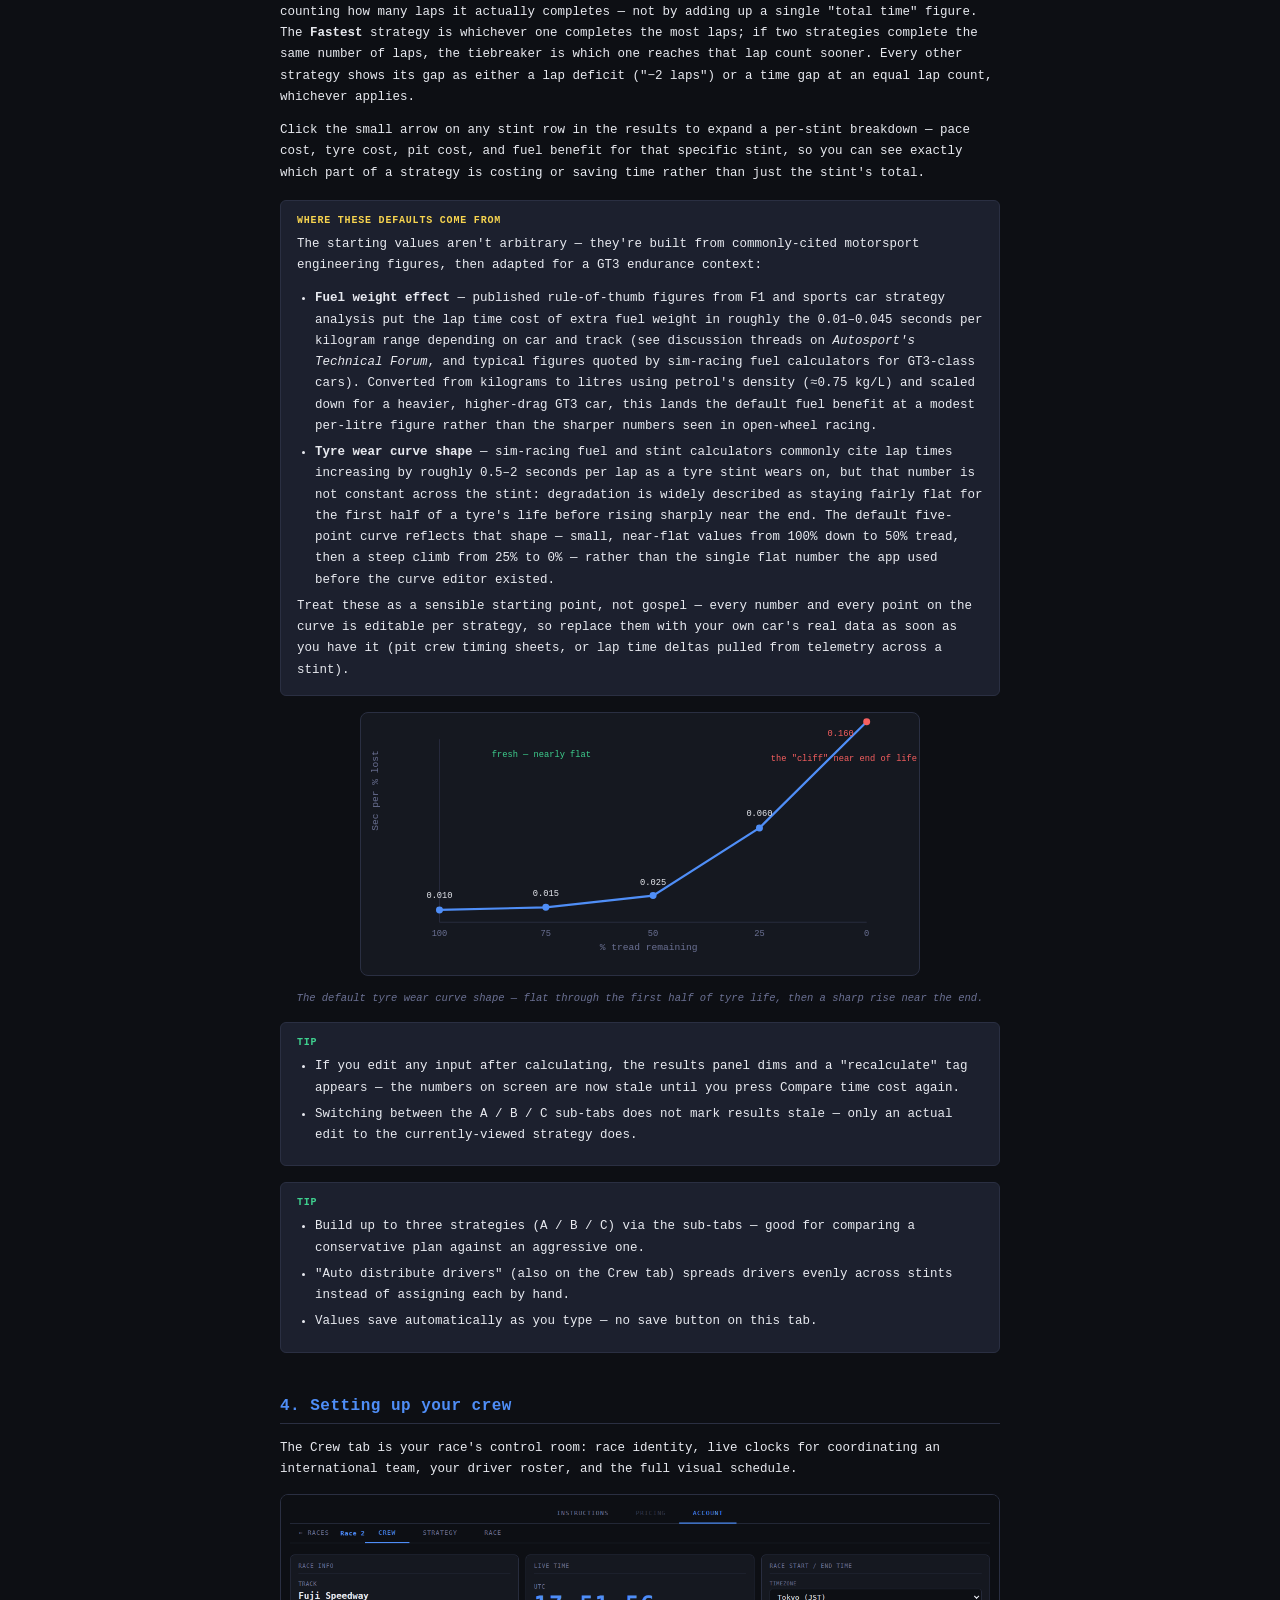
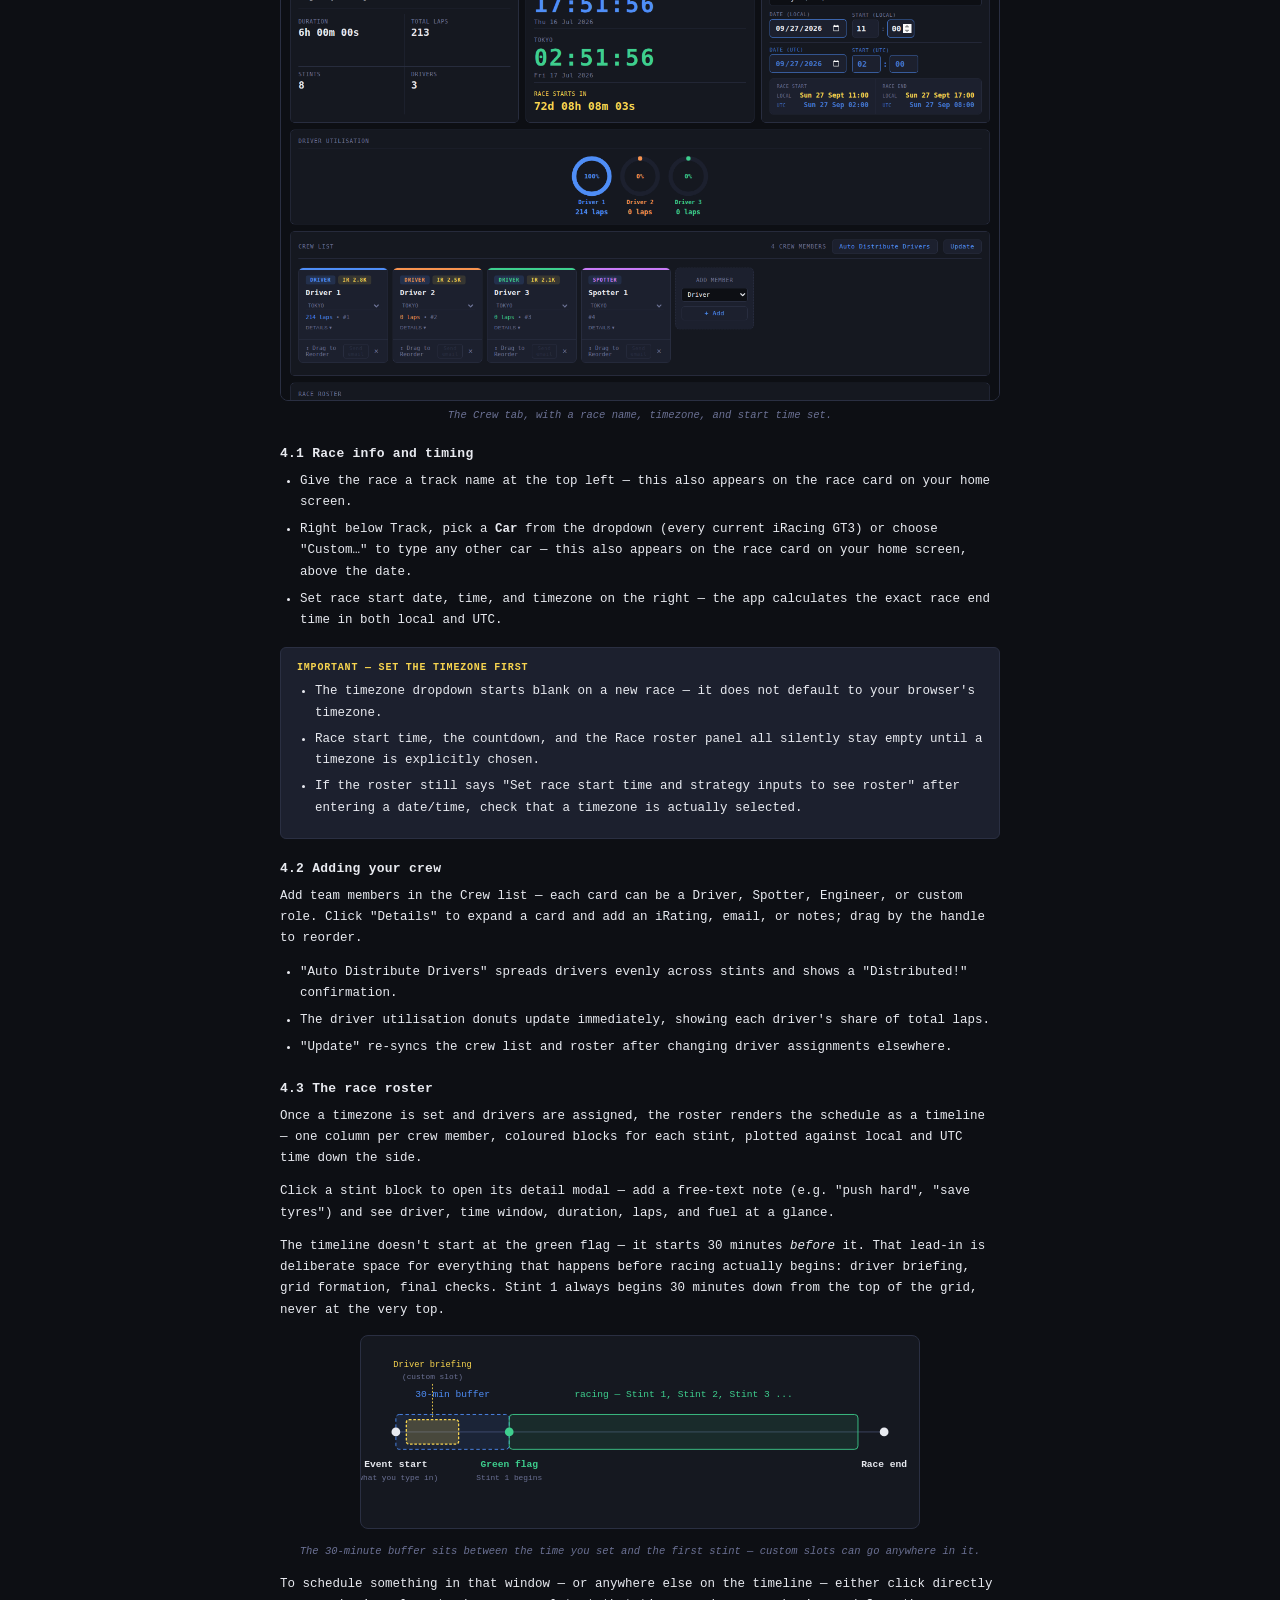
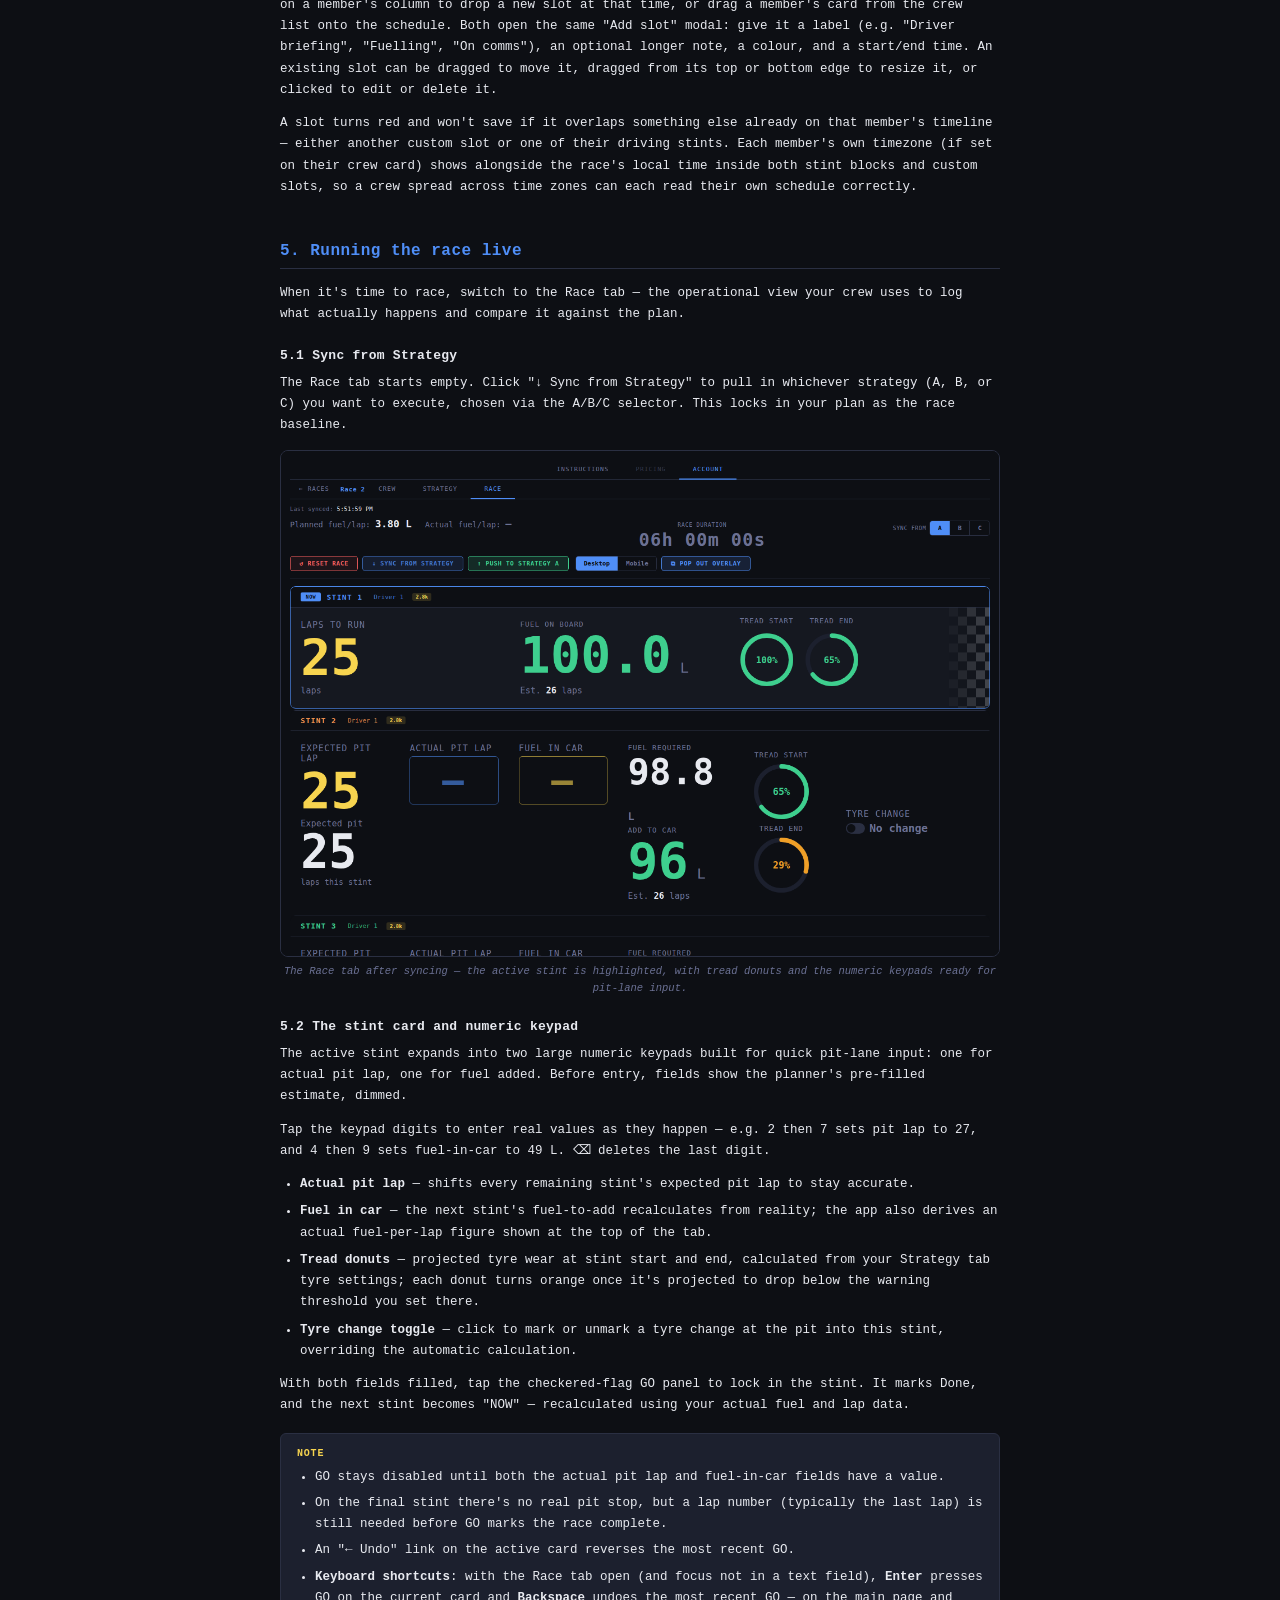
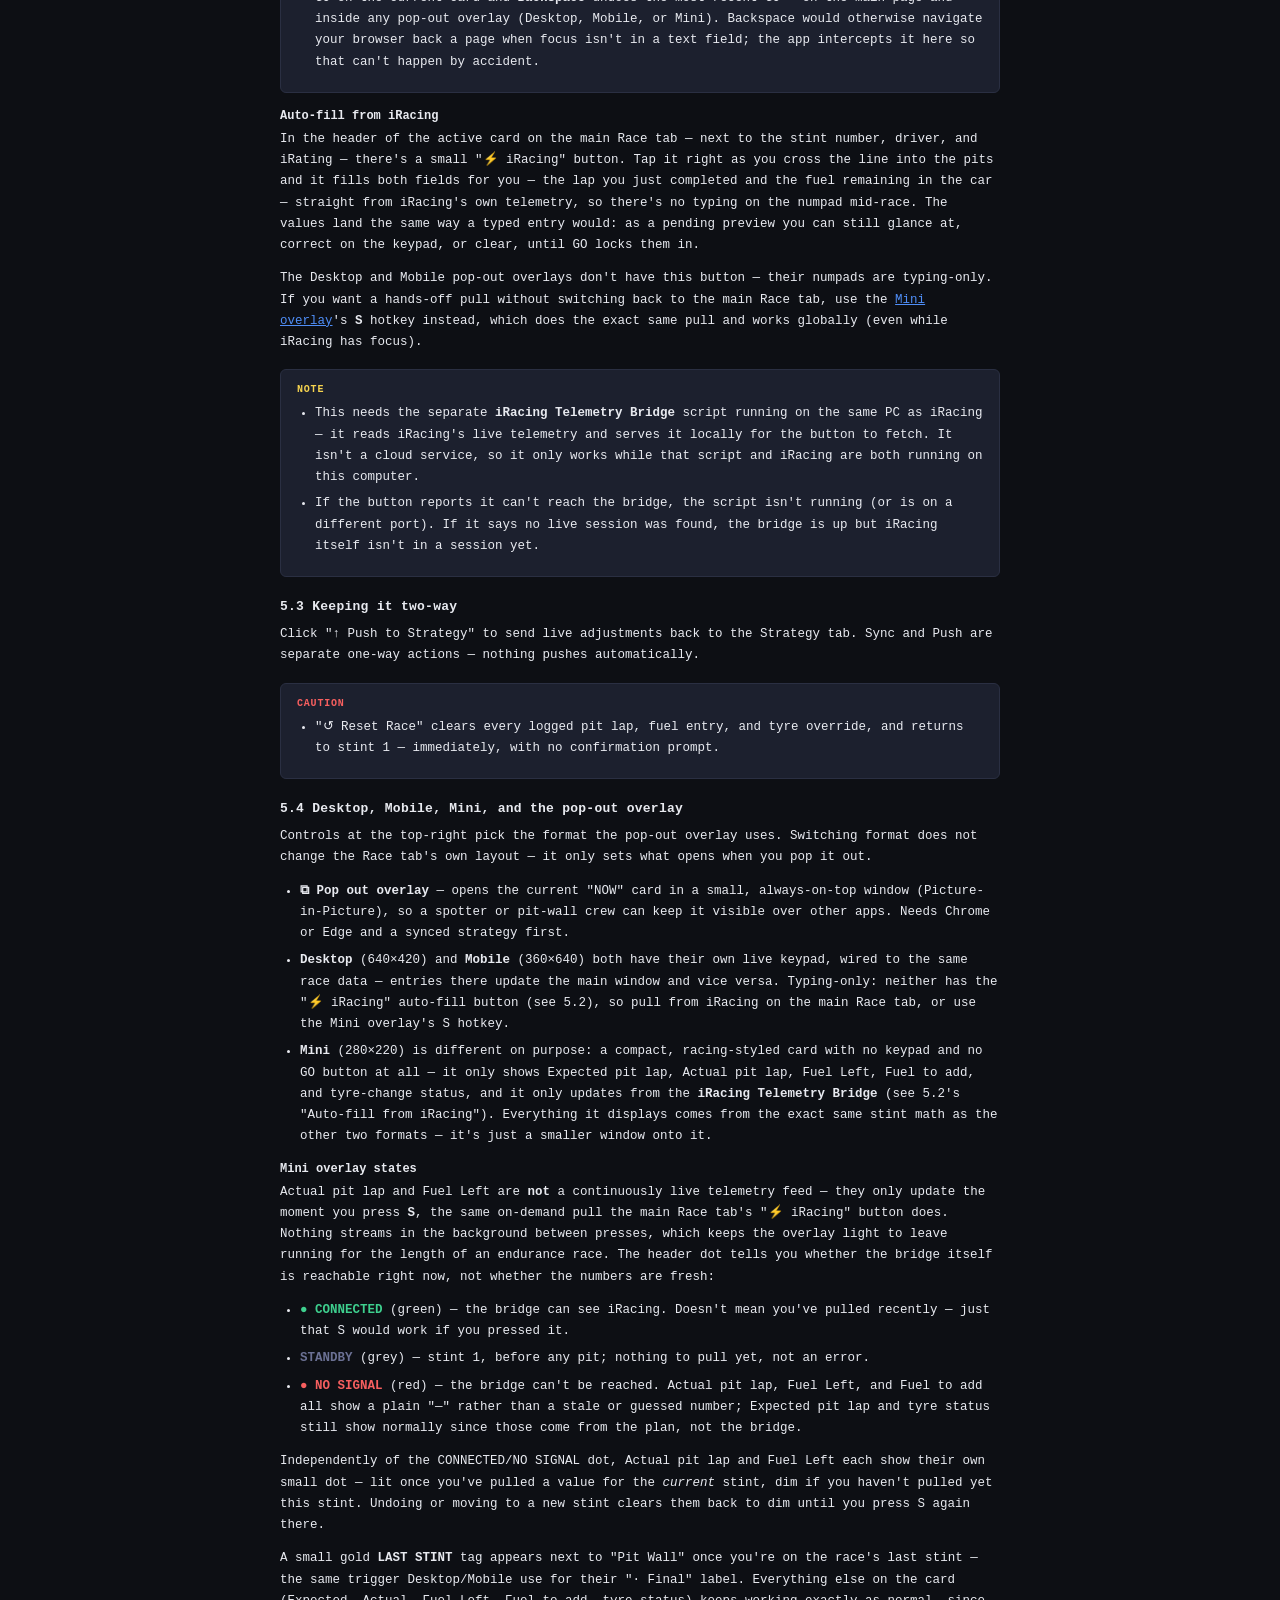
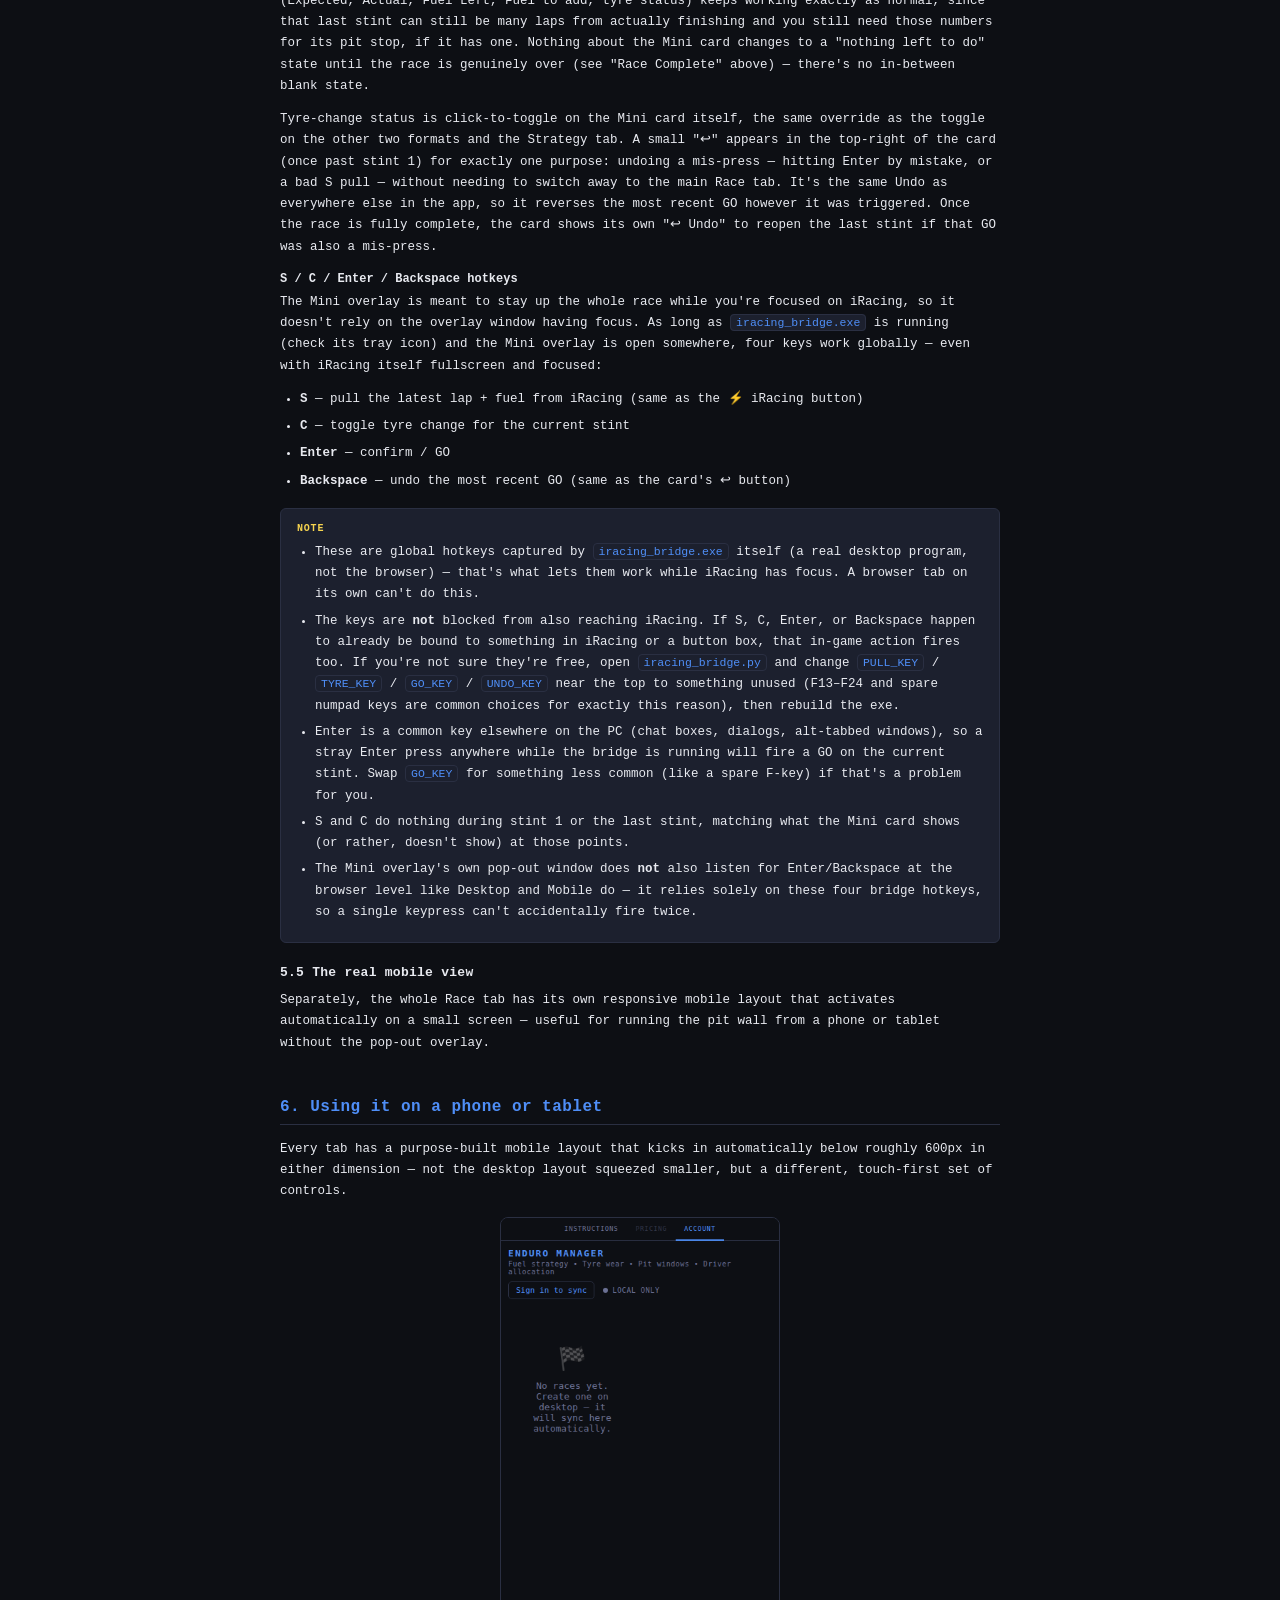
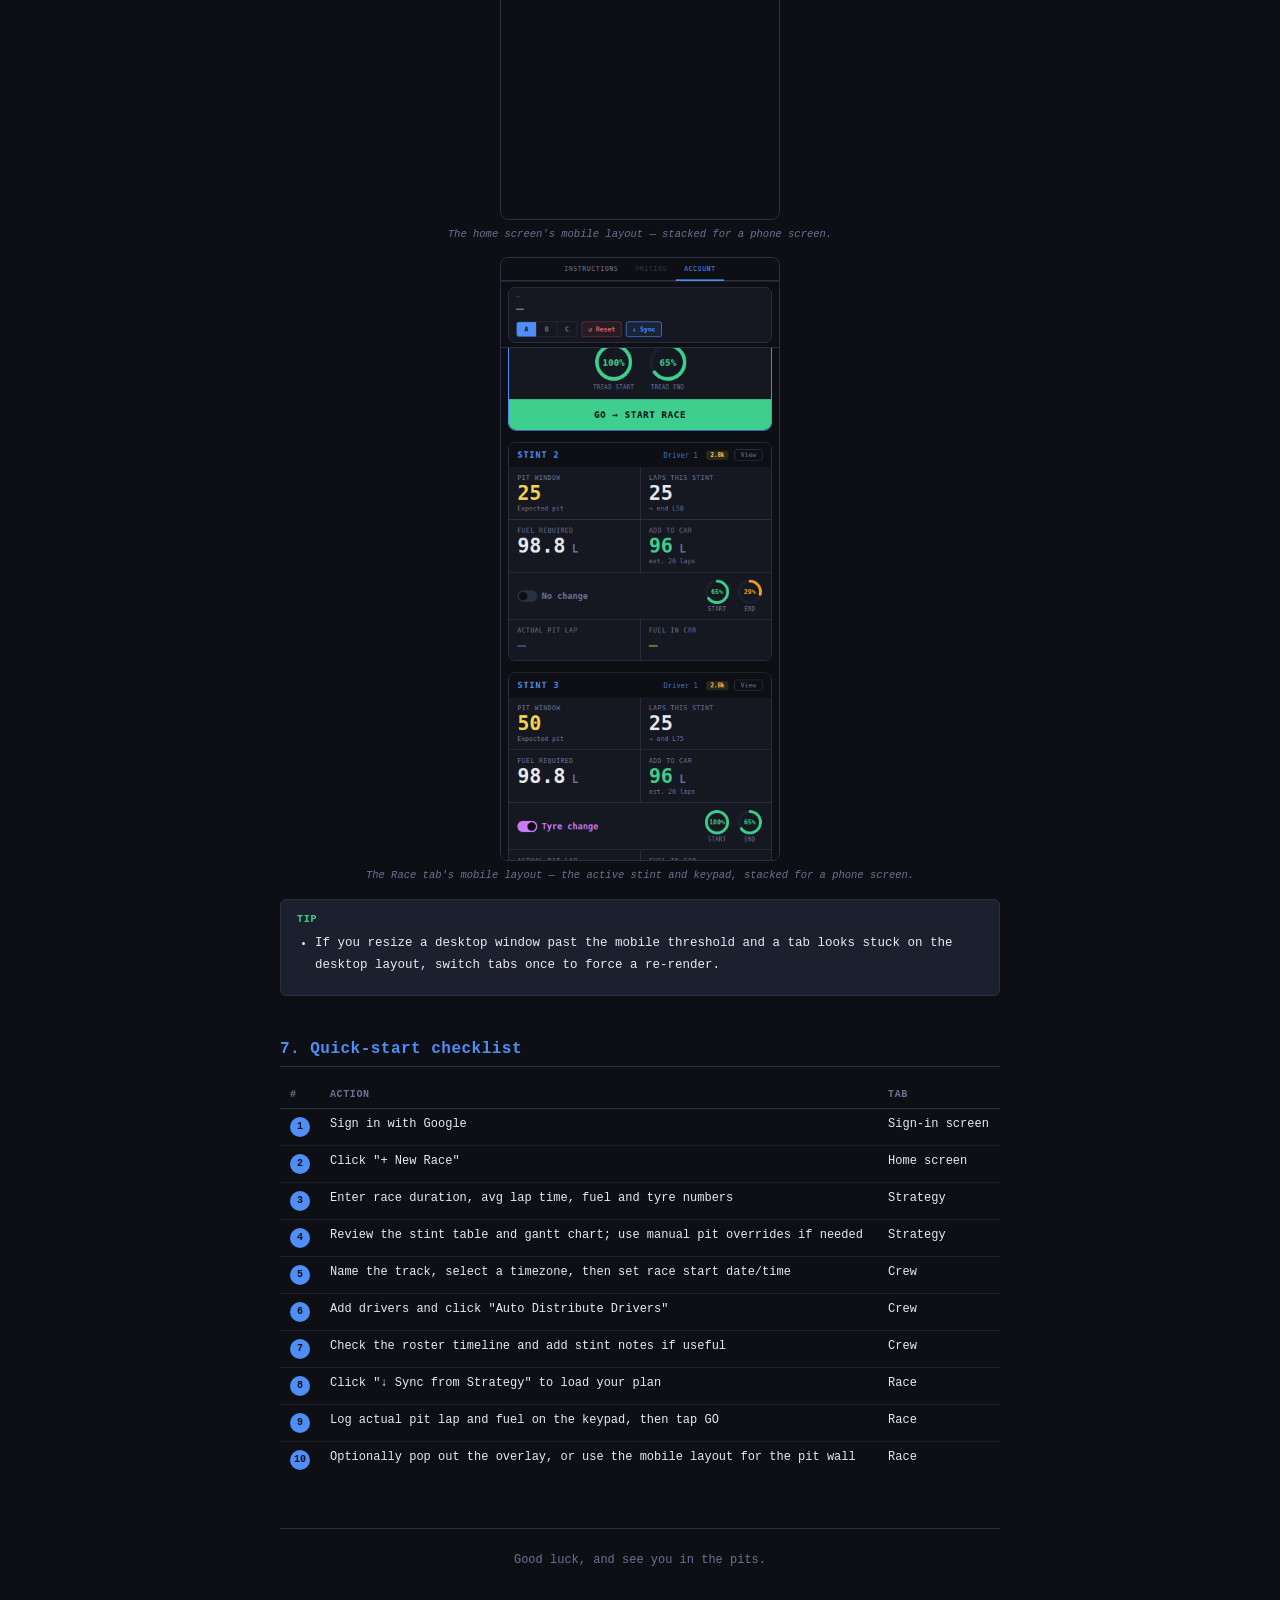
==== commit 6cc41fed: "Add files via upload" ====
--- a/guide.html
+++ b/guide.html
@@ -363,7 +363,8 @@
     </div>
 
     <h4>Auto-fill from iRacing</h4>
-    <p>Next to "Actual pit lap" there's a small "&#9889; iRacing" button (labelled "&#9889; Pull from iRacing" on mobile and the pop-out overlay). Tap it right as you cross the line into the pits and it fills both fields for you &mdash; the lap you just completed and the fuel remaining in the car &mdash; straight from iRacing's own telemetry, so there's no typing on the numpad mid-race. The values land the same way a typed entry would: as a pending preview you can still glance at, correct on the keypad, or clear, until GO locks them in.</p>
+    <p>In the header of the active card on the main Race tab &mdash; next to the stint number, driver, and iRating &mdash; there's a small "&#9889; iRacing" button. Tap it right as you cross the line into the pits and it fills both fields for you &mdash; the lap you just completed and the fuel remaining in the car &mdash; straight from iRacing's own telemetry, so there's no typing on the numpad mid-race. The values land the same way a typed entry would: as a pending preview you can still glance at, correct on the keypad, or clear, until GO locks them in.</p>
+    <p>The Desktop and Mobile pop-out overlays don't have this button &mdash; their numpads are typing-only. If you want a hands-off pull without switching back to the main Race tab, use the <a href="#s5-4">Mini overlay</a>'s <b>S</b> hotkey instead, which does the exact same pull and works globally (even while iRacing has focus).</p>
     <div class="callout note">
       <div class="callout-lbl">Note</div>
       <ul>
@@ -385,33 +386,37 @@
     <p>Controls at the top-right pick the format the pop-out overlay uses. Switching format does not change the Race tab's own layout — it only sets what opens when you pop it out.</p>
     <ul>
       <li><b>&#10697; Pop out overlay</b> — opens the current "NOW" card in a small, always-on-top window (Picture-in-Picture), so a spotter or pit-wall crew can keep it visible over other apps. Needs Chrome or Edge and a synced strategy first.</li>
-      <li><b>Desktop</b> (640&times;420) and <b>Mobile</b> (360&times;640) both have their own live keypad, wired to the same race data — entries there update the main window and vice versa.</li>
+      <li><b>Desktop</b> (640&times;420) and <b>Mobile</b> (360&times;640) both have their own live keypad, wired to the same race data — entries there update the main window and vice versa. Typing-only: neither has the "&#9889; iRacing" auto-fill button (see 5.2), so pull from iRacing on the main Race tab, or use the Mini overlay's S hotkey.</li>
       <li><b>Mini</b> (280&times;220) is different on purpose: a compact, racing-styled card with no keypad and no GO button at all — it only shows Expected pit lap, Actual pit lap, Fuel Left, Fuel to add, and tyre-change status, and it only updates from the <b>iRacing Telemetry Bridge</b> (see 5.2's "Auto-fill from iRacing"). Everything it displays comes from the exact same stint math as the other two formats — it's just a smaller window onto it.</li>
     </ul>
 
     <h4>Mini overlay states</h4>
-    <p>The header dot tells you whether what you're looking at is fresh:</p>
-    <ul>
-      <li><span style="color:#3ecf8e;font-weight:700">&#9679; LIVE</span> (green, pulsing) — the bridge is connected and the numbers are current.</li>
+    <p>Actual pit lap and Fuel Left are <b>not</b> a continuously live telemetry feed &mdash; they only update the moment you press <b>S</b>, the same on-demand pull the main Race tab's "&#9889; iRacing" button does. Nothing streams in the background between presses, which keeps the overlay light to leave running for the length of an endurance race. The header dot tells you whether the bridge itself is reachable right now, not whether the numbers are fresh:</p>
+    <ul>
+      <li><span style="color:#3ecf8e;font-weight:700">&#9679; CONNECTED</span> (green) — the bridge can see iRacing. Doesn't mean you've pulled recently &mdash; just that S would work if you pressed it.</li>
       <li><span style="color:#6b7194;font-weight:700">STANDBY</span> (grey) — stint 1, before any pit; nothing to pull yet, not an error.</li>
-      <li><span style="color:#f75f5f;font-weight:700">&#9679; NO SIGNAL</span> (red, not pulsing) — the bridge can't be reached. Actual pit lap, Fuel Left, and Fuel to add all show a plain "&mdash;" rather than a stale or guessed number; Expected pit lap and tyre status still show normally since those come from the plan, not the bridge.</li>
-    </ul>
+      <li><span style="color:#f75f5f;font-weight:700">&#9679; NO SIGNAL</span> (red) — the bridge can't be reached. Actual pit lap, Fuel Left, and Fuel to add all show a plain "&mdash;" rather than a stale or guessed number; Expected pit lap and tyre status still show normally since those come from the plan, not the bridge.</li>
+    </ul>
+    <p>Independently of the CONNECTED/NO SIGNAL dot, Actual pit lap and Fuel Left each show their own small dot &mdash; lit once you've pulled a value for the <i>current</i> stint, dim if you haven't pulled yet this stint. Undoing or moving to a new stint clears them back to dim until you press S again there.</p>
     <p>A small gold <b>LAST STINT</b> tag appears next to "Pit Wall" once you're on the race's last stint &mdash; the same trigger Desktop/Mobile use for their "&middot; Final" label. Everything else on the card (Expected, Actual, Fuel Left, Fuel to add, tyre status) keeps working exactly as normal, since that last stint can still be many laps from actually finishing and you still need those numbers for its pit stop, if it has one. Nothing about the Mini card changes to a "nothing left to do" state until the race is genuinely over (see "Race Complete" above) &mdash; there's no in-between blank state.</p>
-    <p>Tyre-change status is click-to-toggle on the Mini card itself, the same override as the toggle on the other two formats and the Strategy tab. A small "&#8617;" appears in the top-right of the card (once past stint 1) for exactly one purpose: undoing a mis-press &mdash; hitting G by mistake, or a bad S pull &mdash; without needing to switch away to the main Race tab. It's the same Undo as everywhere else in the app, so it reverses the most recent GO however it was triggered. Once the race is fully complete, the card shows its own "&#8617; Undo" to reopen the last stint if that GO was also a mis-press.</p>
-
-    <h4>S / C / G hotkeys</h4>
-    <p>The Mini overlay is meant to stay up the whole race while you're focused on iRacing, so it doesn't rely on the overlay window having focus. As long as <code>iracing_bridge.exe</code> is running (check its tray icon) and the Mini overlay is open somewhere, three keys work globally &mdash; even with iRacing itself fullscreen and focused:</p>
+    <p>Tyre-change status is click-to-toggle on the Mini card itself, the same override as the toggle on the other two formats and the Strategy tab. A small "&#8617;" appears in the top-right of the card (once past stint 1) for exactly one purpose: undoing a mis-press &mdash; hitting Enter by mistake, or a bad S pull &mdash; without needing to switch away to the main Race tab. It's the same Undo as everywhere else in the app, so it reverses the most recent GO however it was triggered. Once the race is fully complete, the card shows its own "&#8617; Undo" to reopen the last stint if that GO was also a mis-press.</p>
+
+    <h4>S / C / Enter / Backspace hotkeys</h4>
+    <p>The Mini overlay is meant to stay up the whole race while you're focused on iRacing, so it doesn't rely on the overlay window having focus. As long as <code>iracing_bridge.exe</code> is running (check its tray icon) and the Mini overlay is open somewhere, four keys work globally &mdash; even with iRacing itself fullscreen and focused:</p>
     <ul>
       <li><b>S</b> &mdash; pull the latest lap + fuel from iRacing (same as the &#9889; iRacing button)</li>
       <li><b>C</b> &mdash; toggle tyre change for the current stint</li>
-      <li><b>G</b> &mdash; confirm / GO</li>
+      <li><b>Enter</b> &mdash; confirm / GO</li>
+      <li><b>Backspace</b> &mdash; undo the most recent GO (same as the card's &#8617; button)</li>
     </ul>
     <div class="callout note">
       <div class="callout-lbl">Note</div>
       <ul>
         <li>These are global hotkeys captured by <code>iracing_bridge.exe</code> itself (a real desktop program, not the browser) &mdash; that's what lets them work while iRacing has focus. A browser tab on its own can't do this.</li>
-        <li>The keys are <b>not</b> blocked from also reaching iRacing. If S, C, or G happen to already be bound to something in iRacing or a button box, that in-game action fires too. If you're not sure they're free, open <code>iracing_bridge.py</code> and change <code>PULL_KEY</code> / <code>TYRE_KEY</code> / <code>GO_KEY</code> near the top to something unused (F13&ndash;F24 and spare numpad keys are common choices for exactly this reason), then rebuild the exe.</li>
+        <li>The keys are <b>not</b> blocked from also reaching iRacing. If S, C, Enter, or Backspace happen to already be bound to something in iRacing or a button box, that in-game action fires too. If you're not sure they're free, open <code>iracing_bridge.py</code> and change <code>PULL_KEY</code> / <code>TYRE_KEY</code> / <code>GO_KEY</code> / <code>UNDO_KEY</code> near the top to something unused (F13&ndash;F24 and spare numpad keys are common choices for exactly this reason), then rebuild the exe.</li>
+        <li>Enter is a common key elsewhere on the PC (chat boxes, dialogs, alt-tabbed windows), so a stray Enter press anywhere while the bridge is running will fire a GO on the current stint. Swap <code>GO_KEY</code> for something less common (like a spare F-key) if that's a problem for you.</li>
         <li>S and C do nothing during stint 1 or the last stint, matching what the Mini card shows (or rather, doesn't show) at those points.</li>
+        <li>The Mini overlay's own pop-out window does <b>not</b> also listen for Enter/Backspace at the browser level like Desktop and Mobile do &mdash; it relies solely on these four bridge hotkeys, so a single keypress can't accidentally fire twice.</li>
       </ul>
     </div>
 
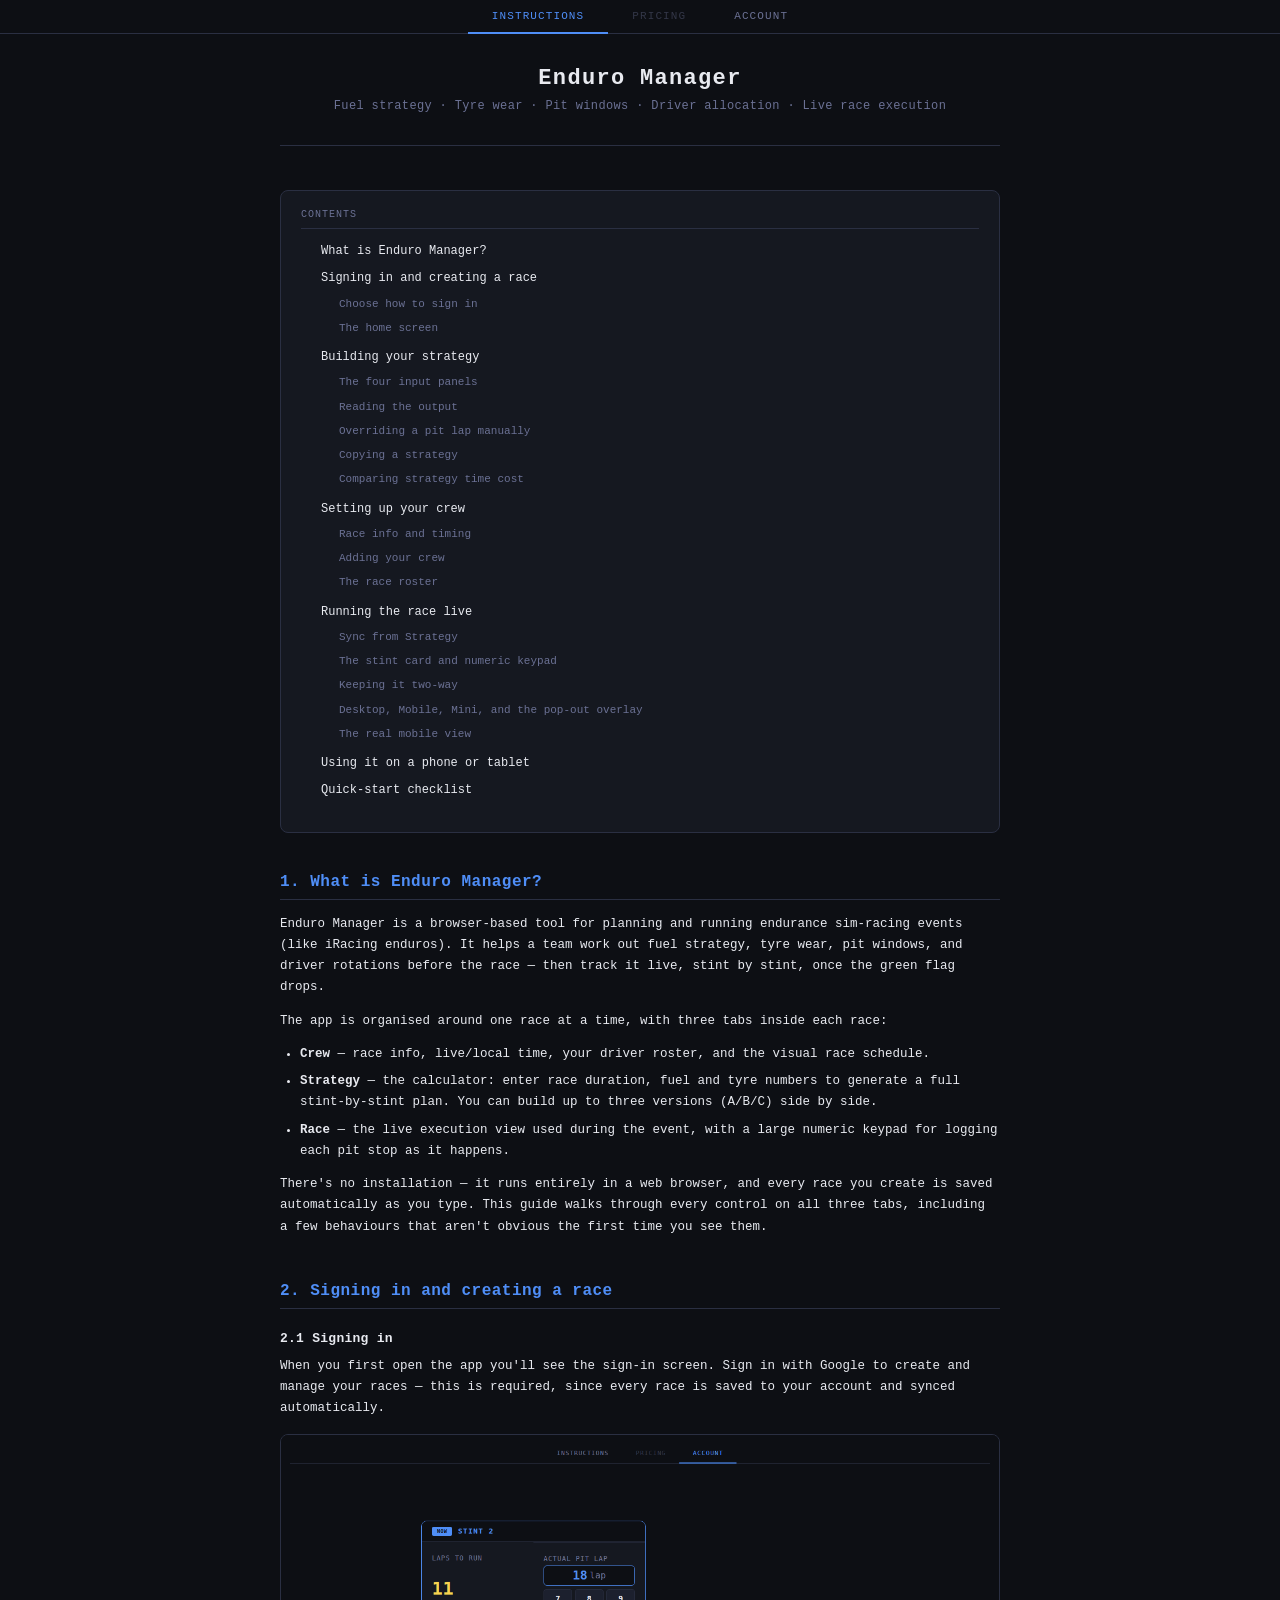
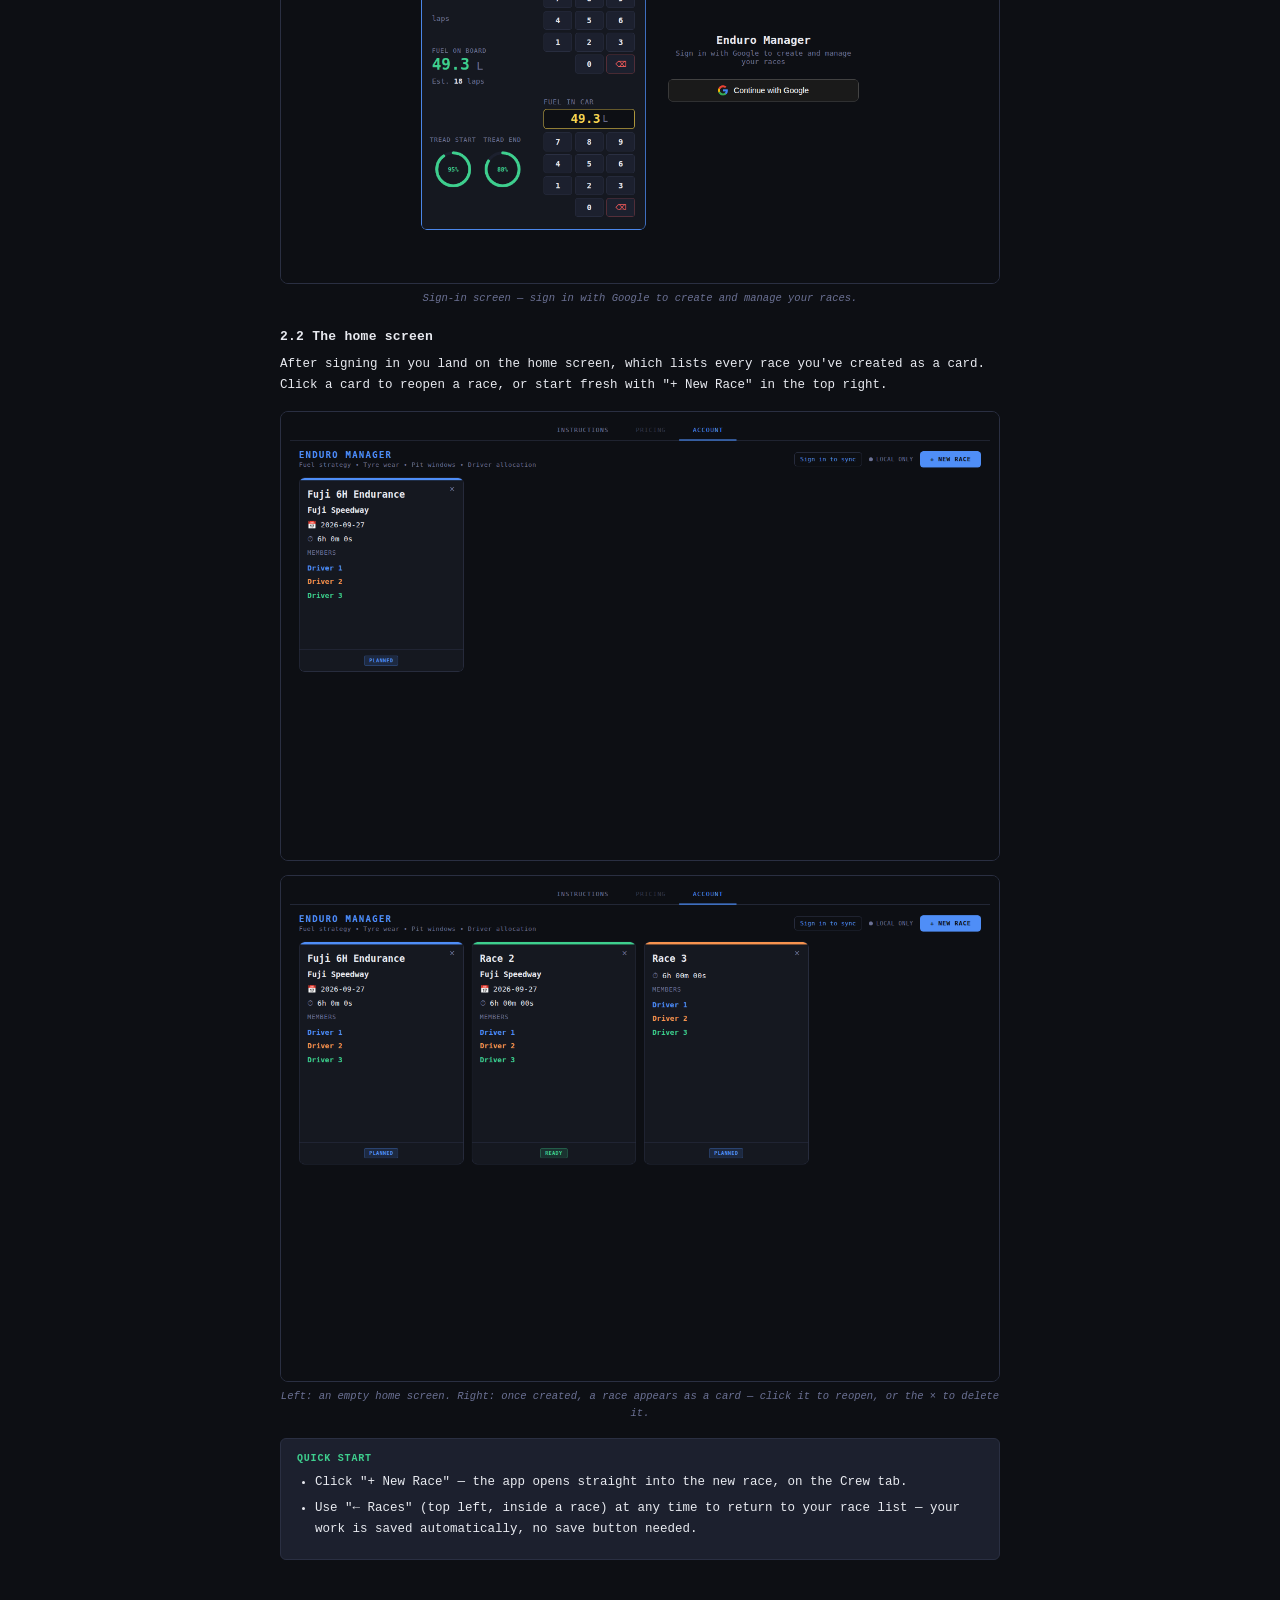
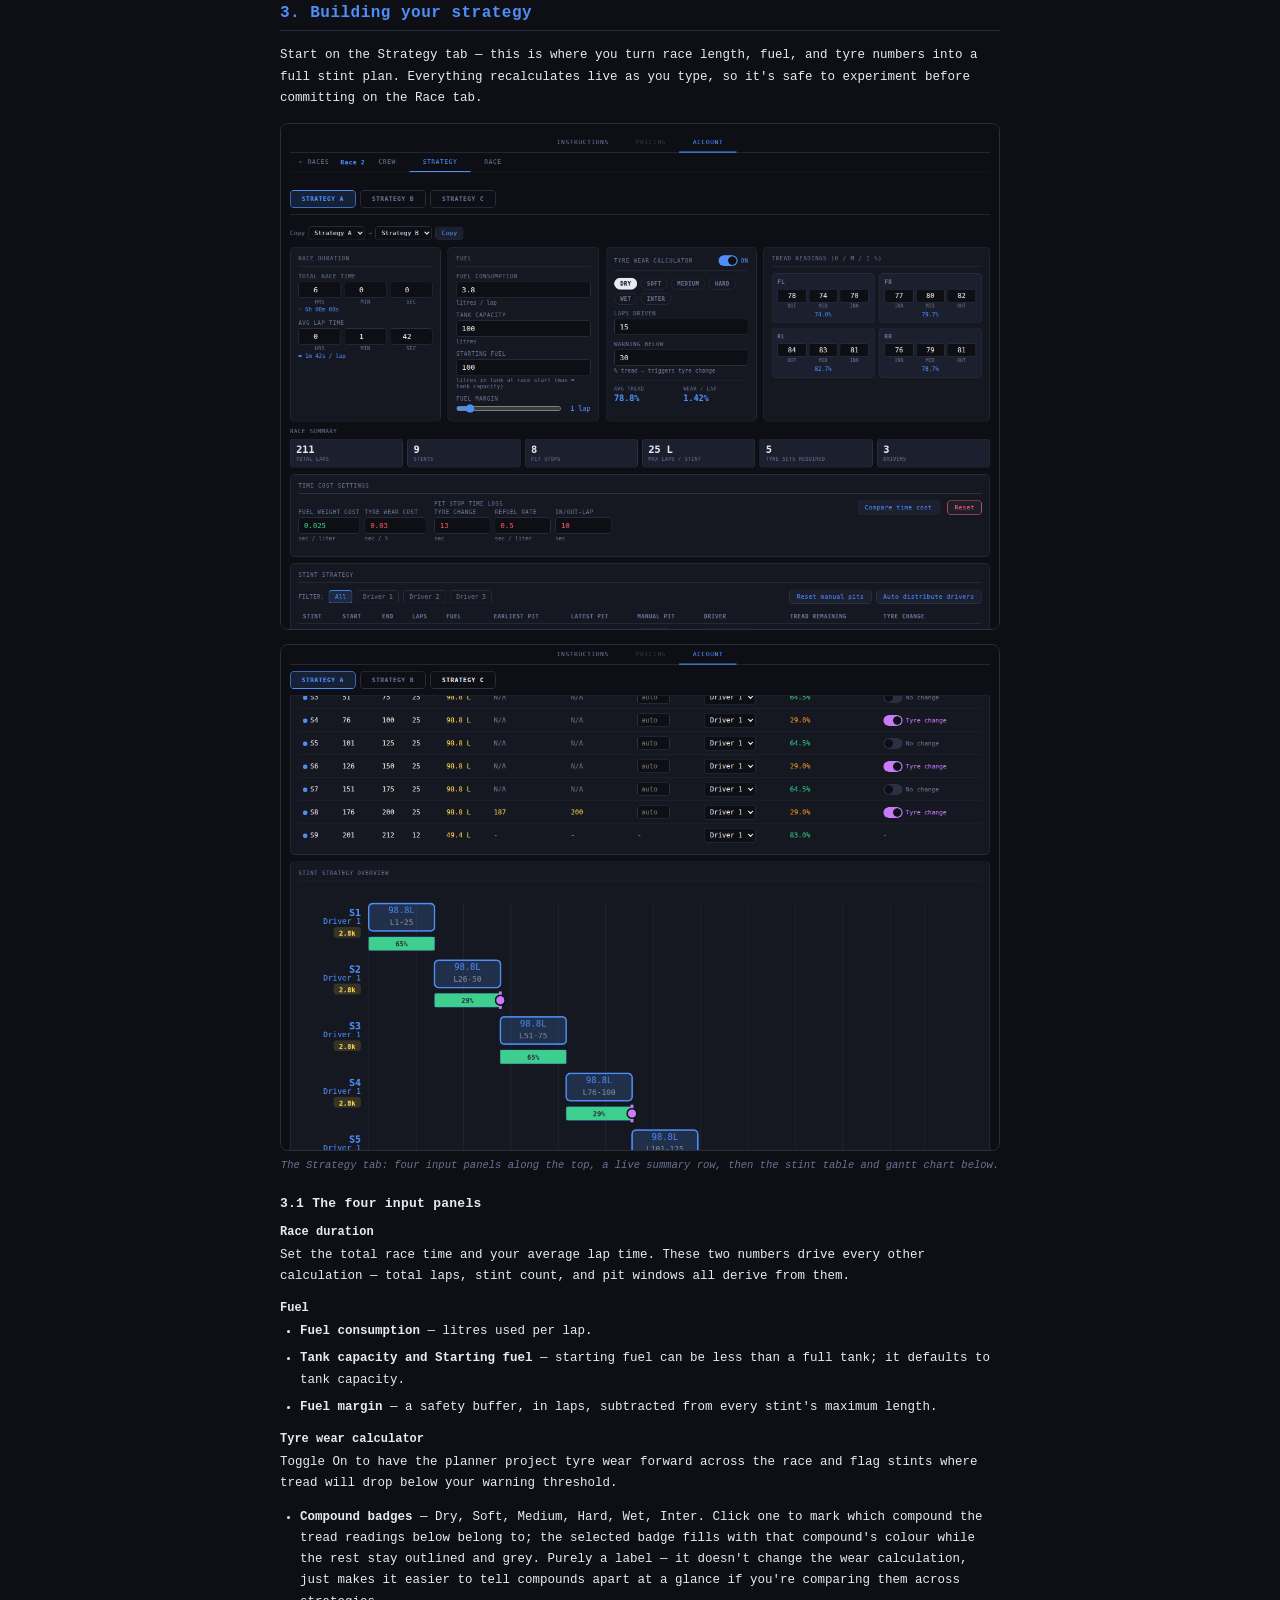
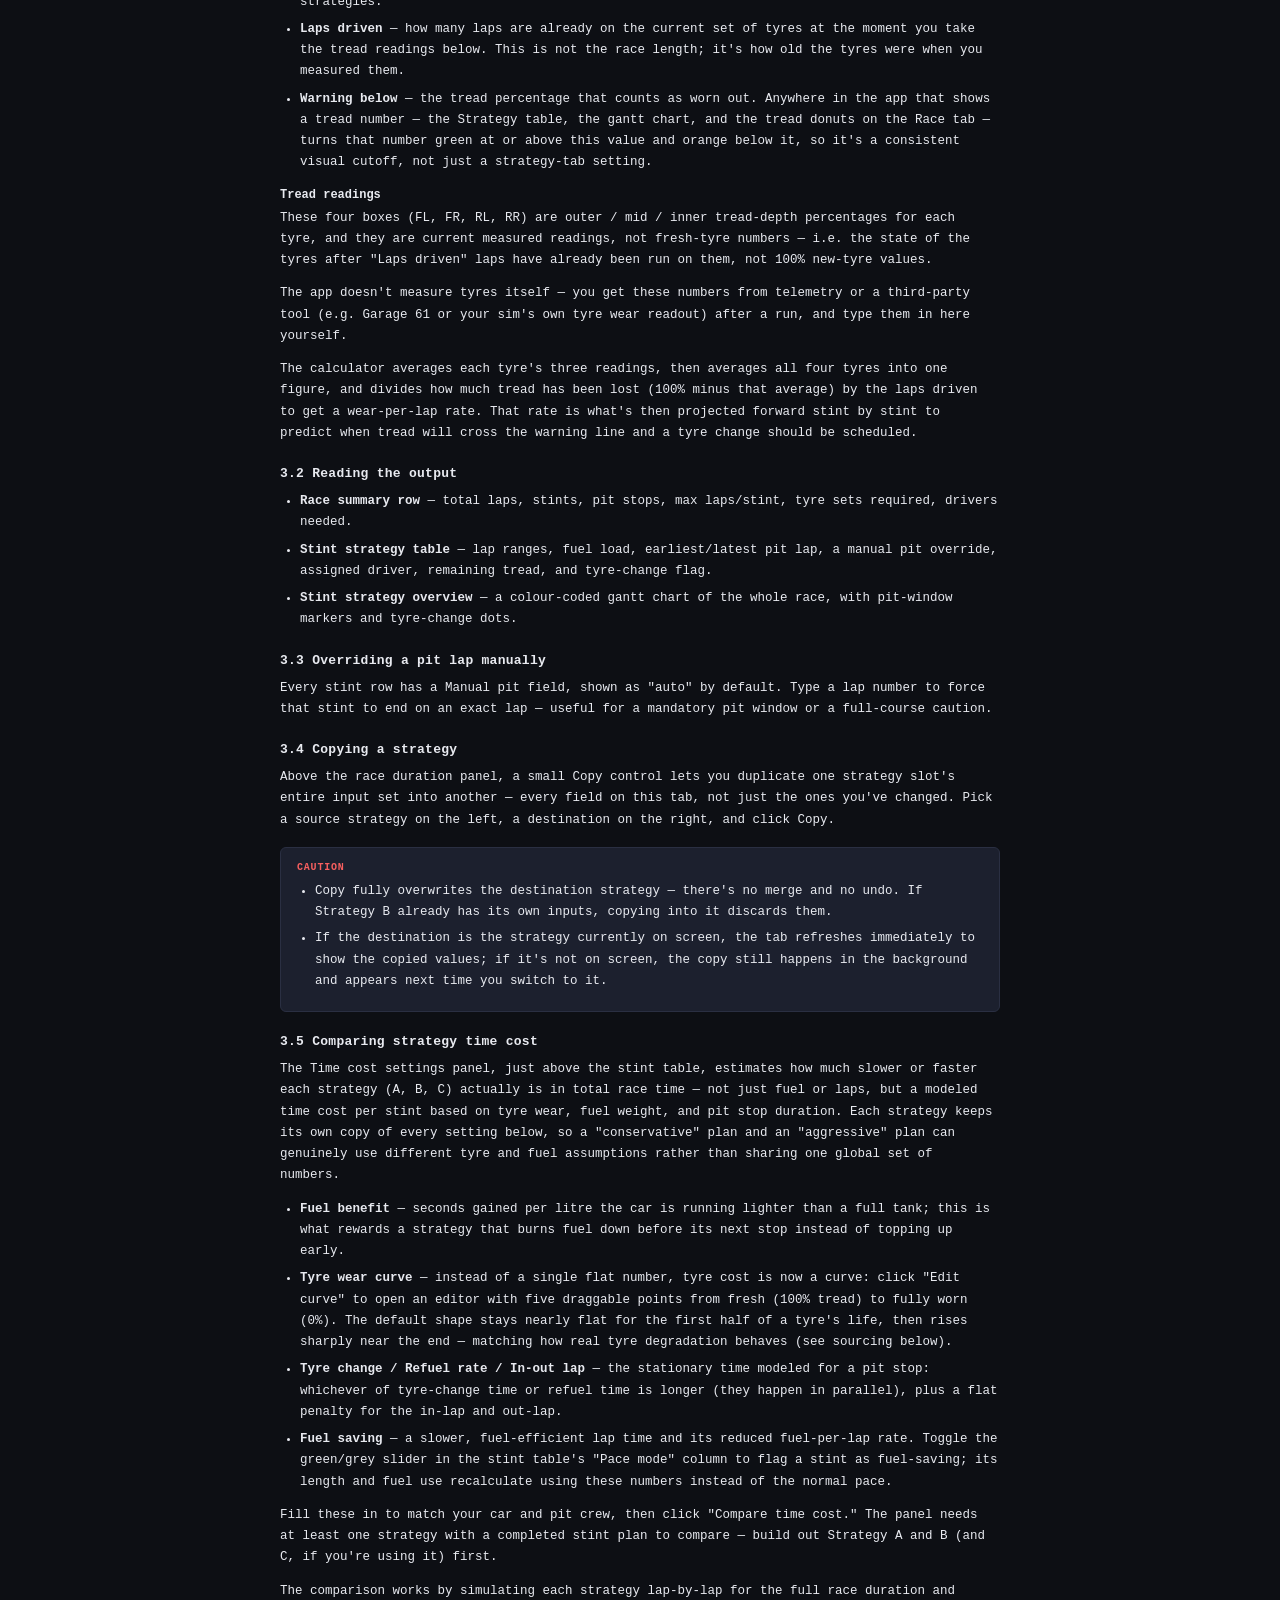
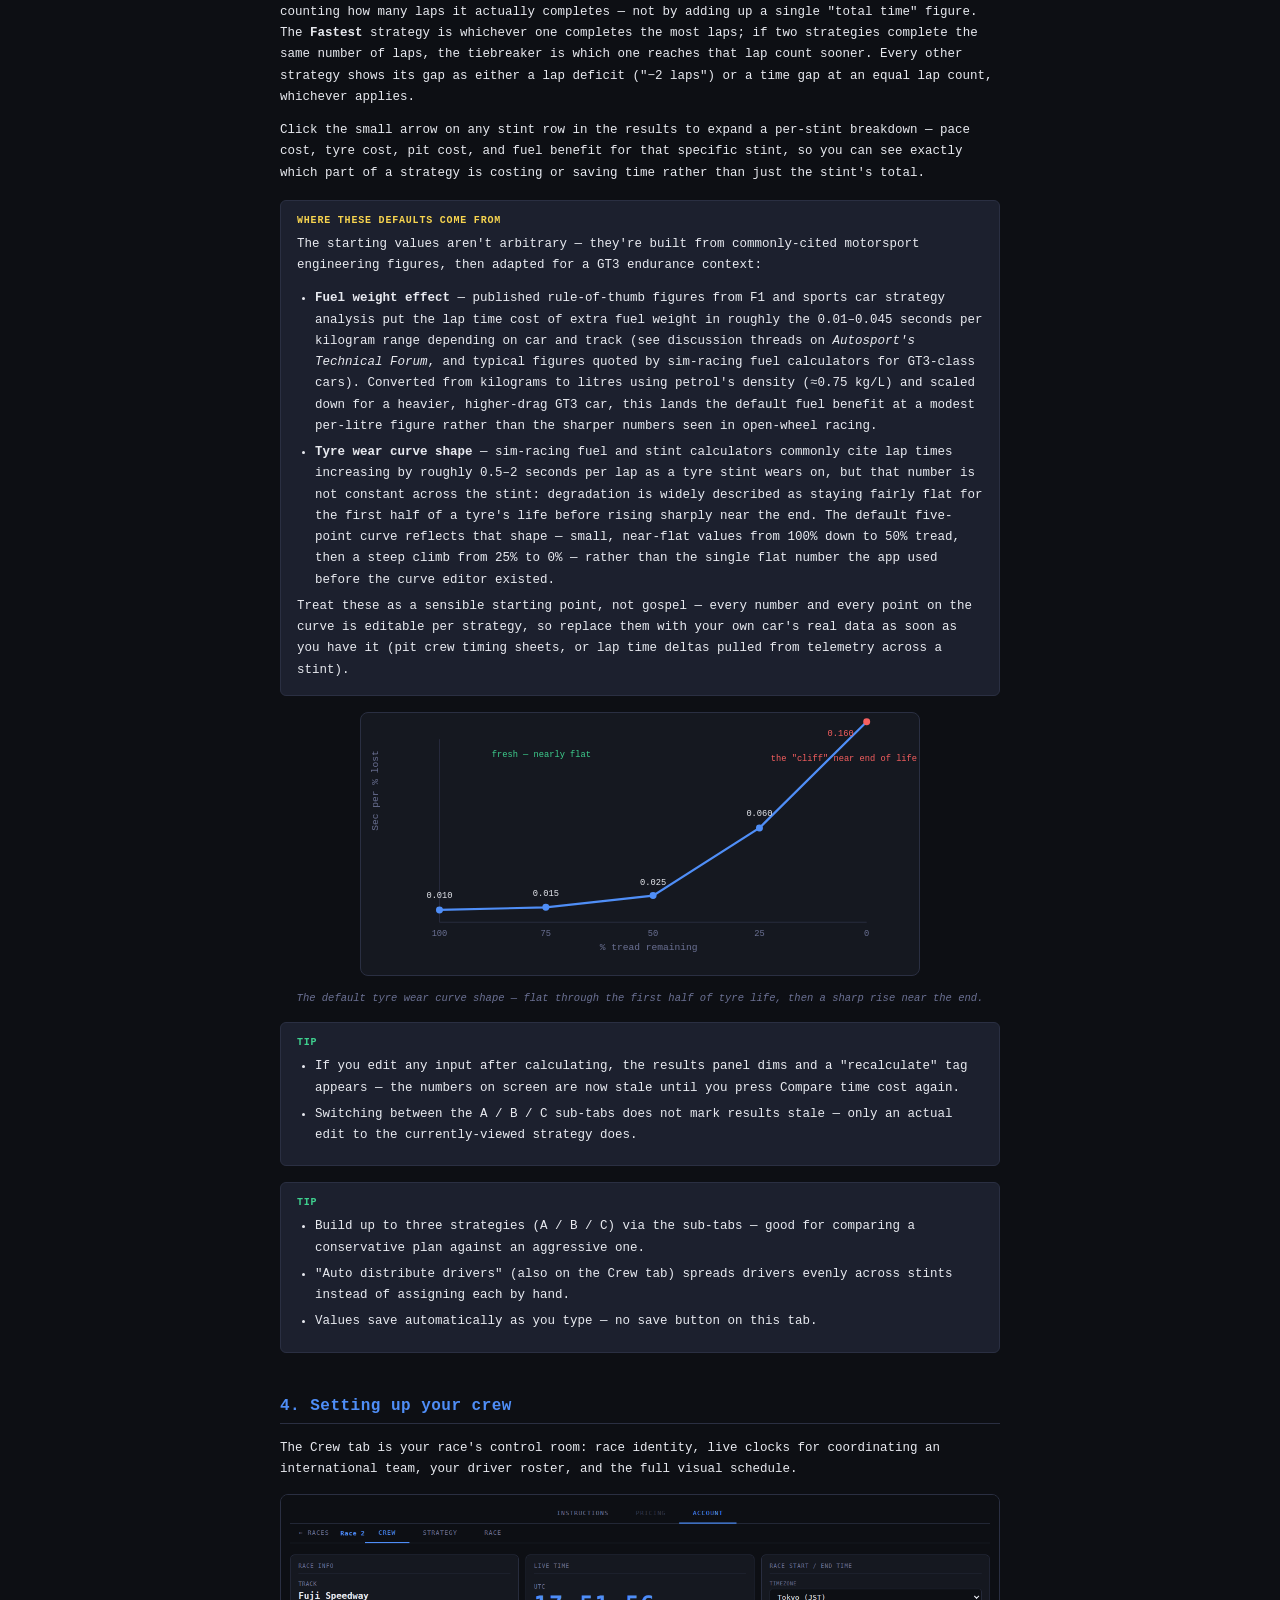
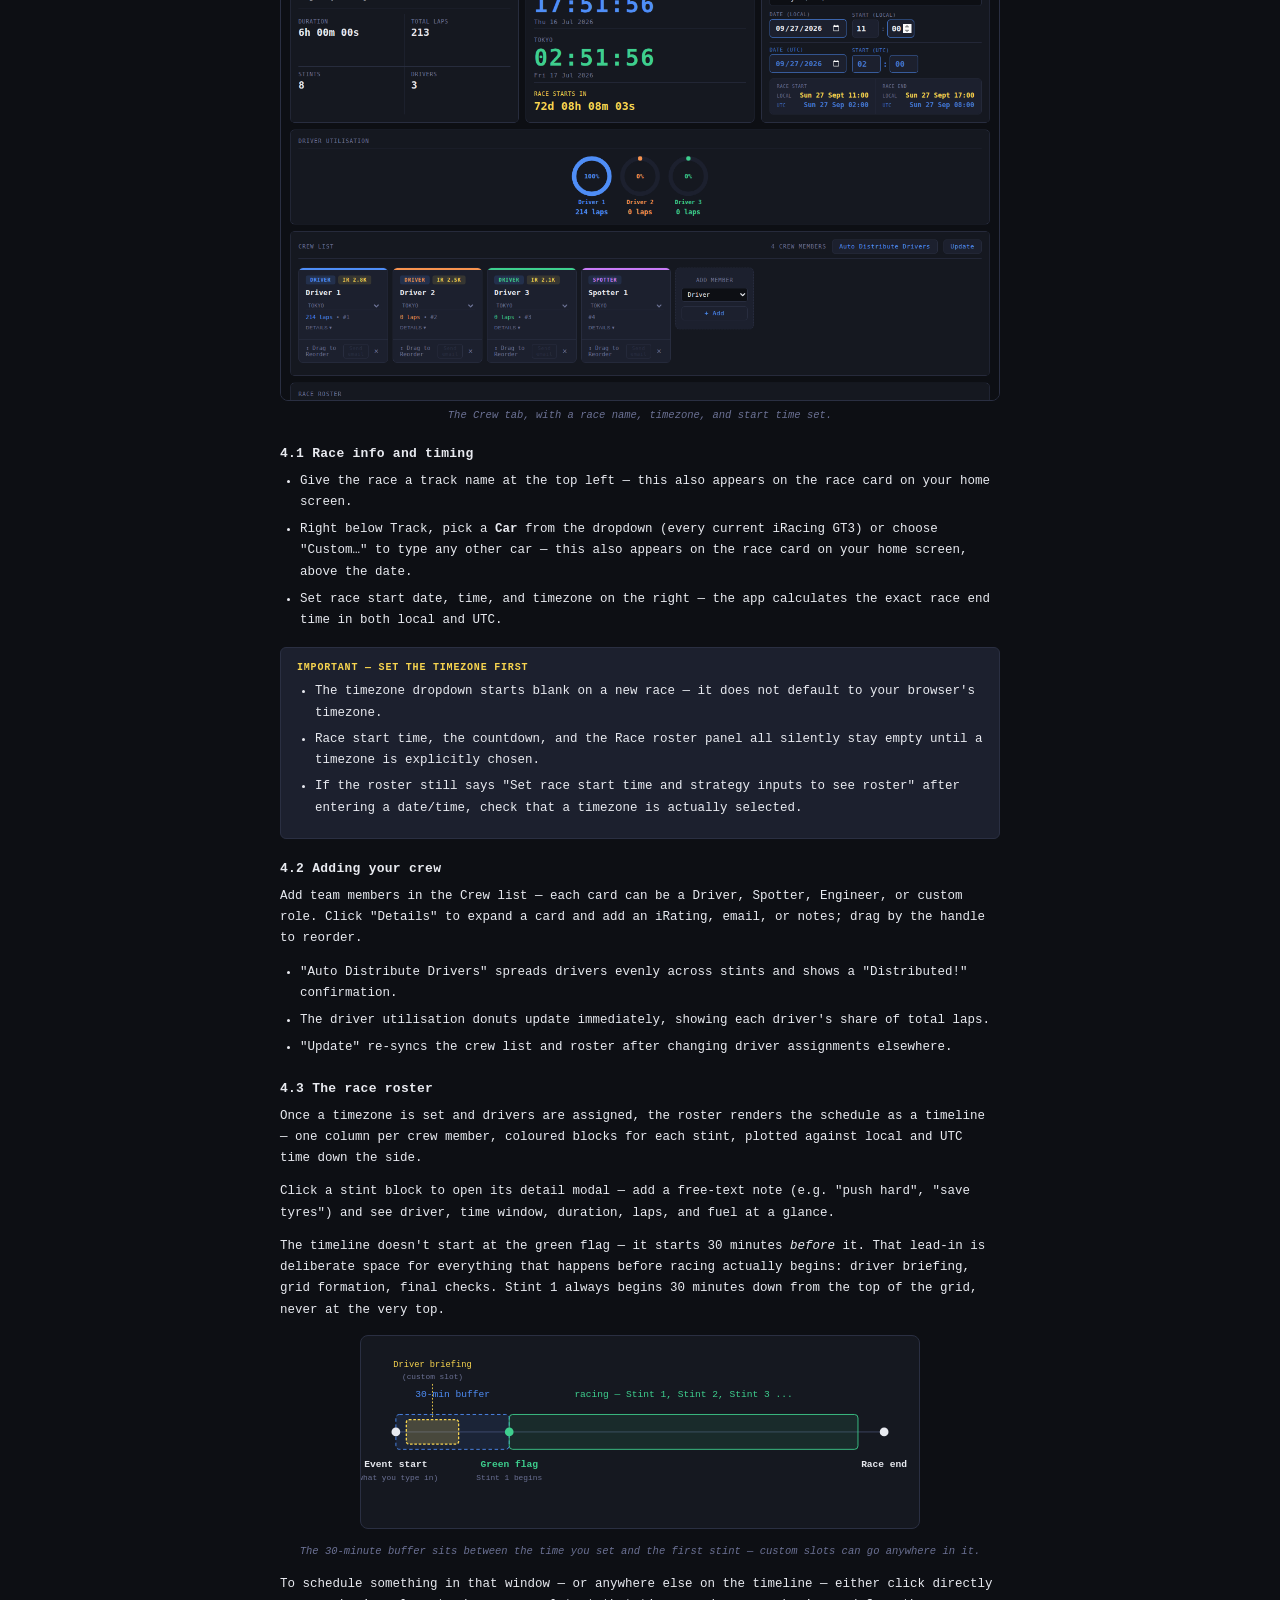
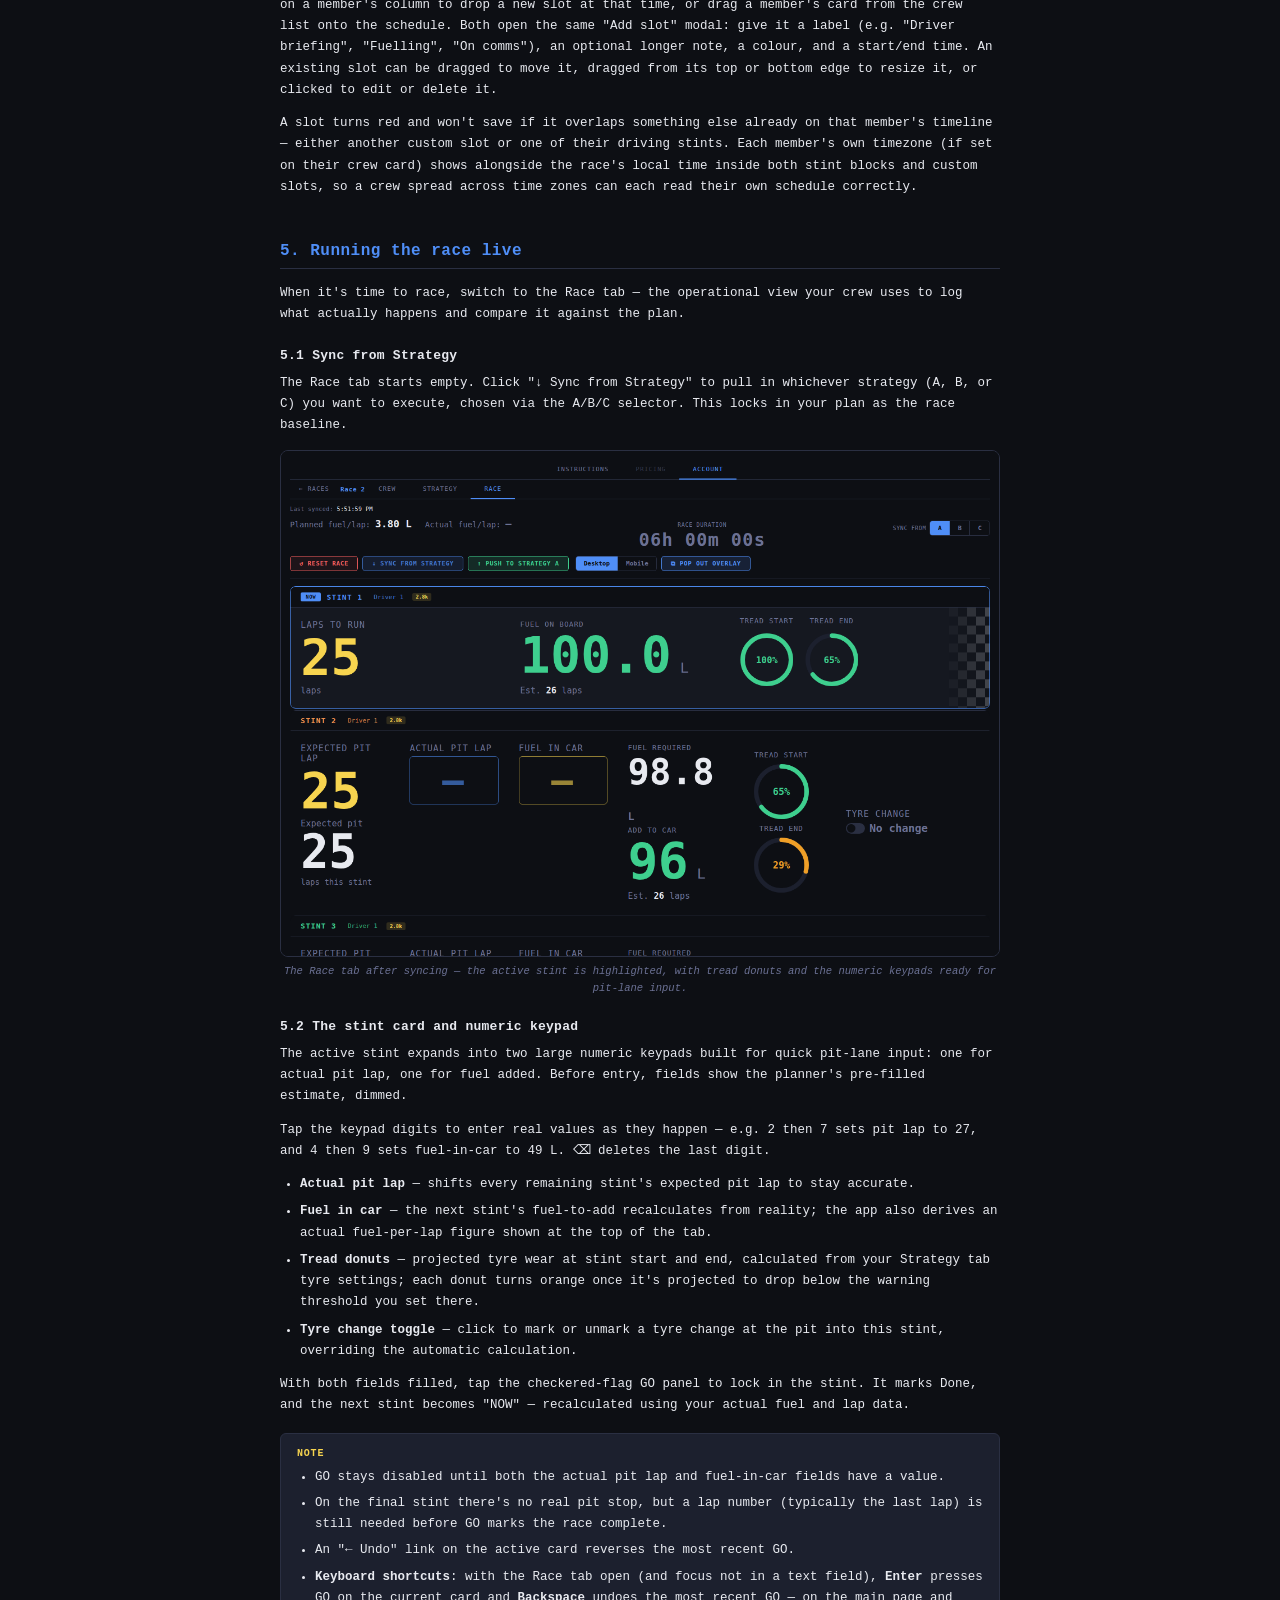
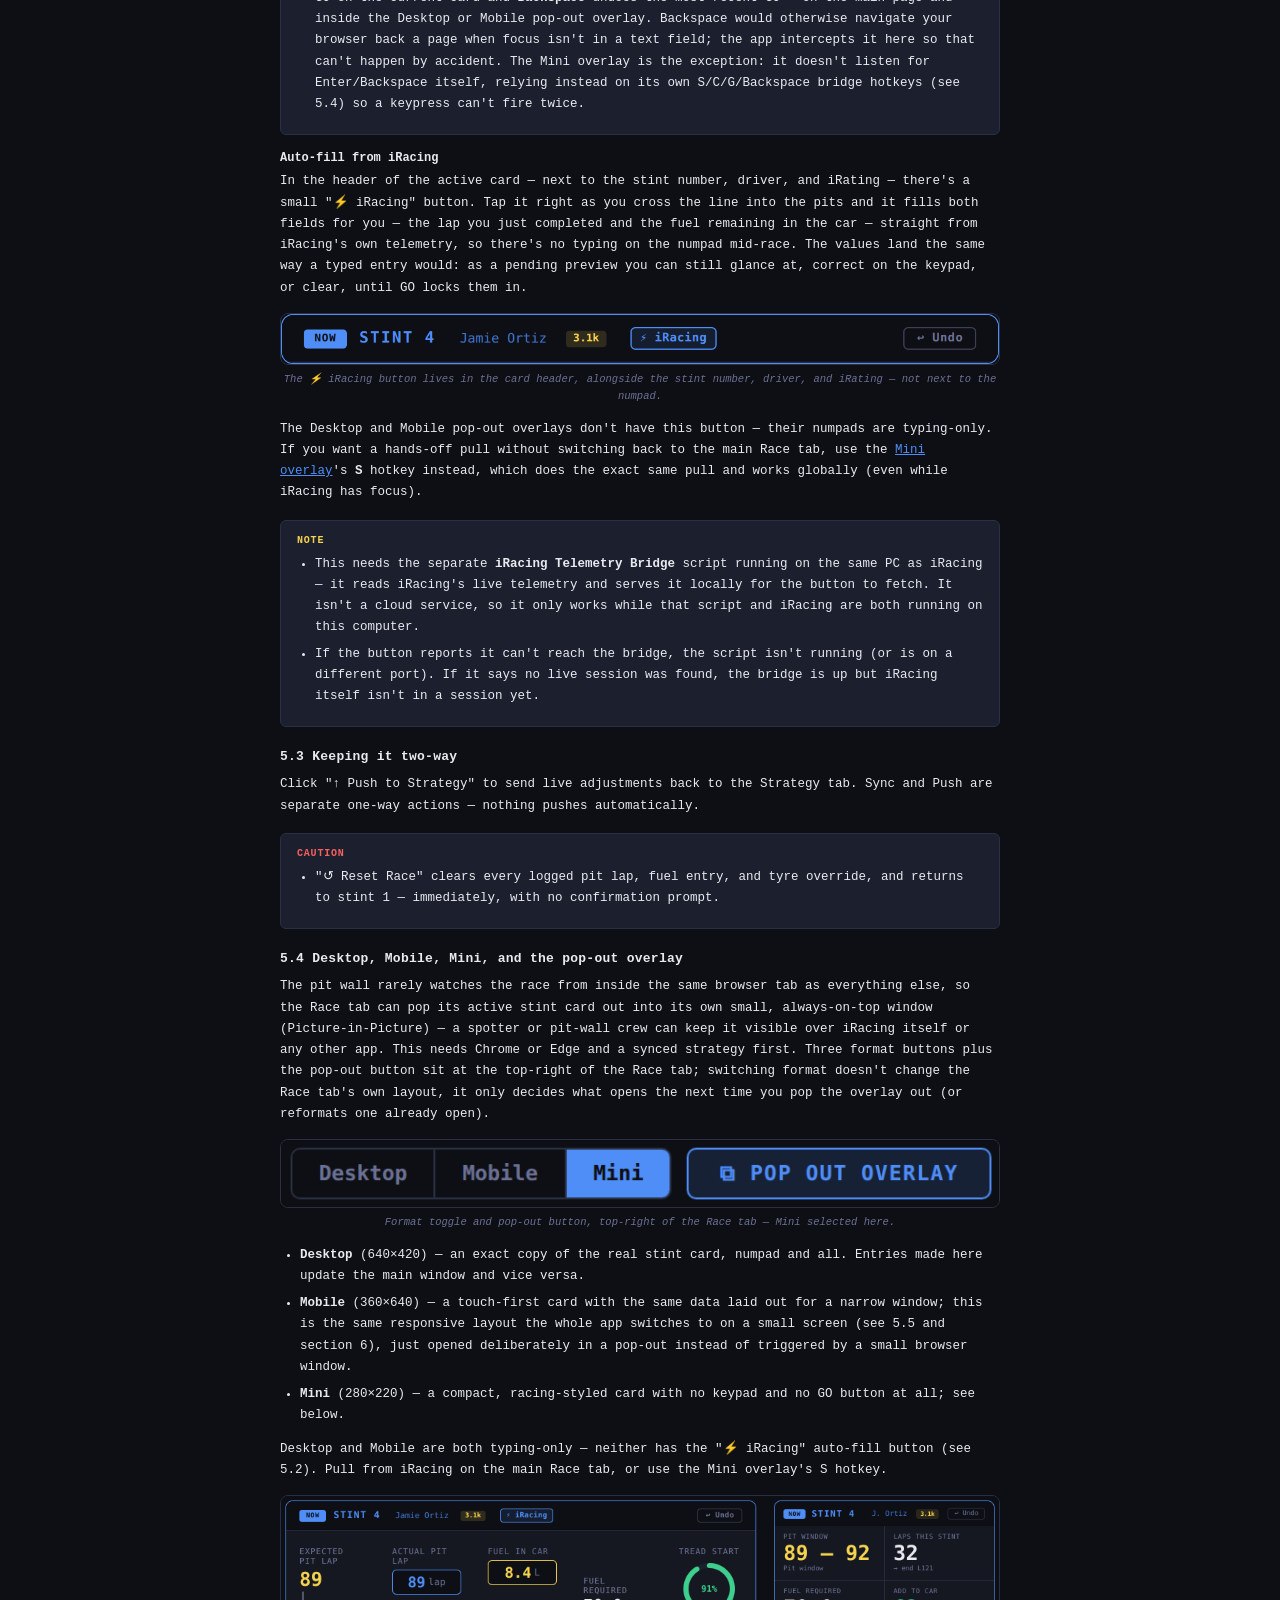
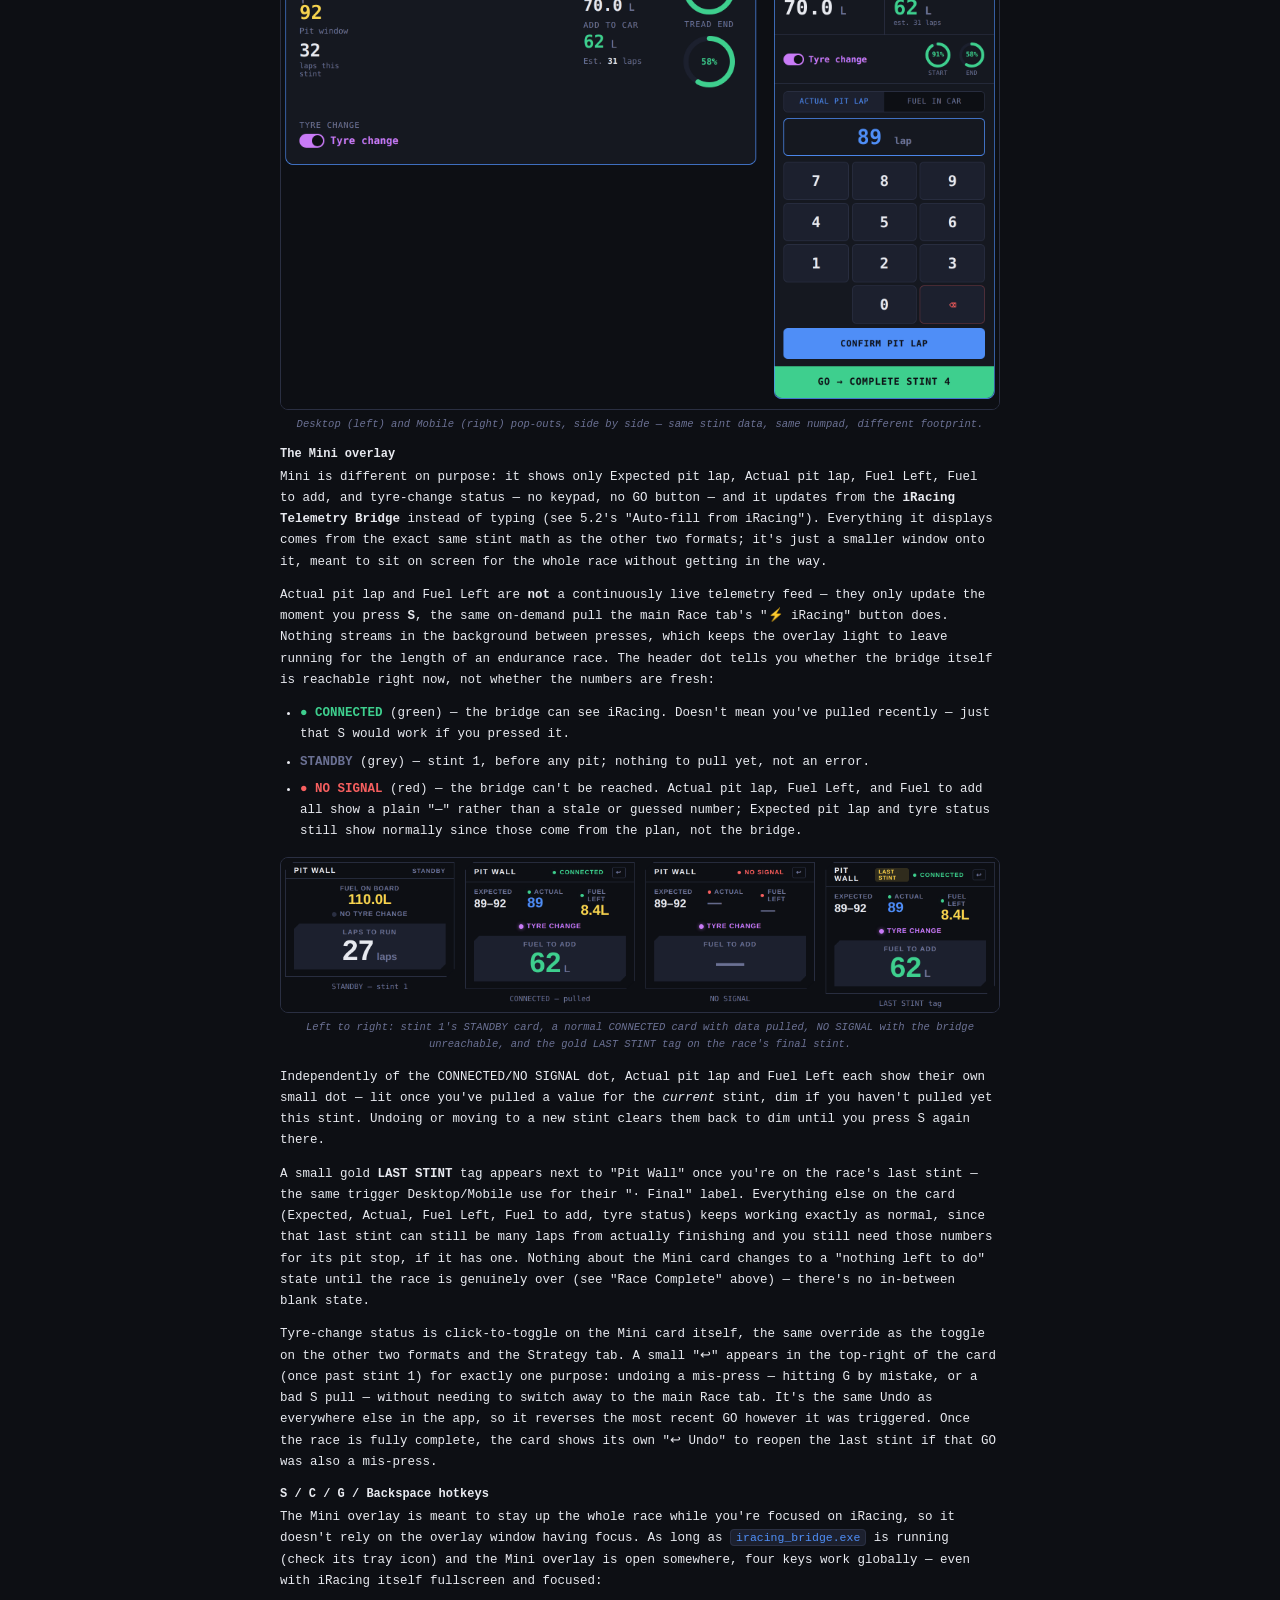
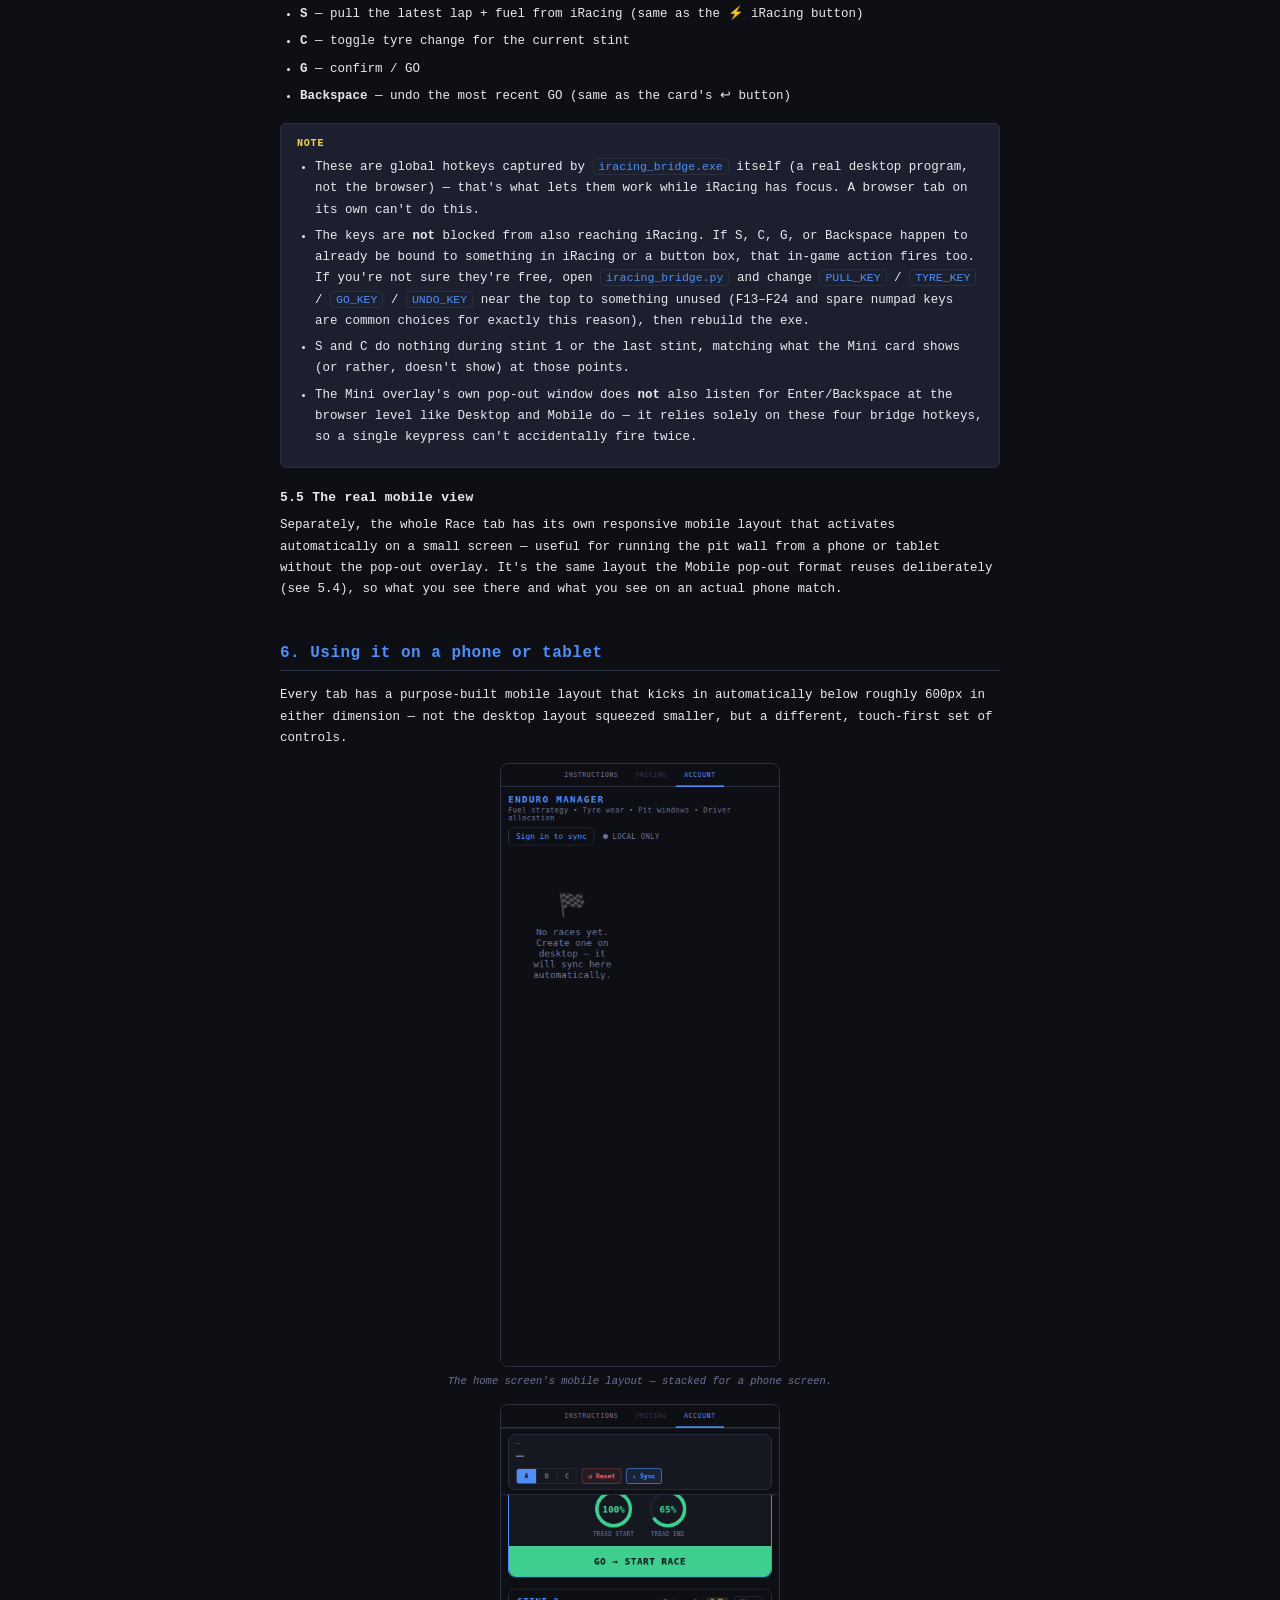
==== commit cbb11b55: "Add files via upload" ====
--- a/guide.html
+++ b/guide.html
@@ -358,12 +358,14 @@
         <li>GO stays disabled until both the actual pit lap and fuel-in-car fields have a value.</li>
         <li>On the final stint there's no real pit stop, but a lap number (typically the last lap) is still needed before GO marks the race complete.</li>
         <li>An "&larr; Undo" link on the active card reverses the most recent GO.</li>
-        <li><b>Keyboard shortcuts</b>: with the Race tab open (and focus not in a text field), <b>Enter</b> presses GO on the current card and <b>Backspace</b> undoes the most recent GO &mdash; on the main page and inside any pop-out overlay (Desktop, Mobile, or Mini). Backspace would otherwise navigate your browser back a page when focus isn't in a text field; the app intercepts it here so that can't happen by accident.</li>
+        <li><b>Keyboard shortcuts</b>: with the Race tab open (and focus not in a text field), <b>Enter</b> presses GO on the current card and <b>Backspace</b> undoes the most recent GO &mdash; on the main page and inside the Desktop or Mobile pop-out overlay. Backspace would otherwise navigate your browser back a page when focus isn't in a text field; the app intercepts it here so that can't happen by accident. The Mini overlay is the exception: it doesn't listen for Enter/Backspace itself, relying instead on its own S/C/G/Backspace bridge hotkeys (see 5.4) so a keypress can't fire twice.</li>
       </ul>
     </div>
 
     <h4>Auto-fill from iRacing</h4>
-    <p>In the header of the active card on the main Race tab &mdash; next to the stint number, driver, and iRating &mdash; there's a small "&#9889; iRacing" button. Tap it right as you cross the line into the pits and it fills both fields for you &mdash; the lap you just completed and the fuel remaining in the car &mdash; straight from iRacing's own telemetry, so there's no typing on the numpad mid-race. The values land the same way a typed entry would: as a pending preview you can still glance at, correct on the keypad, or clear, until GO locks them in.</p>
+    <p>In the header of the active card &mdash; next to the stint number, driver, and iRating &mdash; there's a small "&#9889; iRacing" button. Tap it right as you cross the line into the pits and it fills both fields for you &mdash; the lap you just completed and the fuel remaining in the car &mdash; straight from iRacing's own telemetry, so there's no typing on the numpad mid-race. The values land the same way a typed entry would: as a pending preview you can still glance at, correct on the keypad, or clear, until GO locks them in.</p>
+    <img class="shot" src="[data-uri]" alt="The iRacing auto-fill button in the stint card header">
+    <p class="caption">The &#9889; iRacing button lives in the card header, alongside the stint number, driver, and iRating &mdash; not next to the numpad.</p>
     <p>The Desktop and Mobile pop-out overlays don't have this button &mdash; their numpads are typing-only. If you want a hands-off pull without switching back to the main Race tab, use the <a href="#s5-4">Mini overlay</a>'s <b>S</b> hotkey instead, which does the exact same pull and works globally (even while iRacing has focus).</p>
     <div class="callout note">
       <div class="callout-lbl">Note</div>
@@ -383,45 +385,52 @@
     </div>
 
     <h3 id="s5-4">5.4 Desktop, Mobile, Mini, and the pop-out overlay</h3>
-    <p>Controls at the top-right pick the format the pop-out overlay uses. Switching format does not change the Race tab's own layout — it only sets what opens when you pop it out.</p>
-    <ul>
-      <li><b>&#10697; Pop out overlay</b> — opens the current "NOW" card in a small, always-on-top window (Picture-in-Picture), so a spotter or pit-wall crew can keep it visible over other apps. Needs Chrome or Edge and a synced strategy first.</li>
-      <li><b>Desktop</b> (640&times;420) and <b>Mobile</b> (360&times;640) both have their own live keypad, wired to the same race data — entries there update the main window and vice versa. Typing-only: neither has the "&#9889; iRacing" auto-fill button (see 5.2), so pull from iRacing on the main Race tab, or use the Mini overlay's S hotkey.</li>
-      <li><b>Mini</b> (280&times;220) is different on purpose: a compact, racing-styled card with no keypad and no GO button at all — it only shows Expected pit lap, Actual pit lap, Fuel Left, Fuel to add, and tyre-change status, and it only updates from the <b>iRacing Telemetry Bridge</b> (see 5.2's "Auto-fill from iRacing"). Everything it displays comes from the exact same stint math as the other two formats — it's just a smaller window onto it.</li>
-    </ul>
-
-    <h4>Mini overlay states</h4>
+    <p>The pit wall rarely watches the race from inside the same browser tab as everything else, so the Race tab can pop its active stint card out into its own small, always-on-top window (Picture-in-Picture) — a spotter or pit-wall crew can keep it visible over iRacing itself or any other app. This needs Chrome or Edge and a synced strategy first. Three format buttons plus the pop-out button sit at the top-right of the Race tab; switching format doesn't change the Race tab's own layout, it only decides what opens the next time you pop the overlay out (or reformats one already open).</p>
+    <img class="shot" src="[data-uri]" alt="The Desktop / Mobile / Mini format toggle and pop-out button">
+    <p class="caption">Format toggle and pop-out button, top-right of the Race tab &mdash; Mini selected here.</p>
+    <ul>
+      <li><b>Desktop</b> (640&times;420) — an exact copy of the real stint card, numpad and all. Entries made here update the main window and vice versa.</li>
+      <li><b>Mobile</b> (360&times;640) — a touch-first card with the same data laid out for a narrow window; this is the same responsive layout the whole app switches to on a small screen (see 5.5 and section 6), just opened deliberately in a pop-out instead of triggered by a small browser window.</li>
+      <li><b>Mini</b> (280&times;220) — a compact, racing-styled card with no keypad and no GO button at all; see below.</li>
+    </ul>
+    <p>Desktop and Mobile are both typing-only — neither has the "&#9889; iRacing" auto-fill button (see 5.2). Pull from iRacing on the main Race tab, or use the Mini overlay's S hotkey.</p>
+    <img class="shot" src="[data-uri]" alt="Desktop pop-out card next to the Mobile pop-out card">
+    <p class="caption">Desktop (left) and Mobile (right) pop-outs, side by side — same stint data, same numpad, different footprint.</p>
+
+    <h4>The Mini overlay</h4>
+    <p>Mini is different on purpose: it shows only Expected pit lap, Actual pit lap, Fuel Left, Fuel to add, and tyre-change status — no keypad, no GO button — and it updates from the <b>iRacing Telemetry Bridge</b> instead of typing (see 5.2's "Auto-fill from iRacing"). Everything it displays comes from the exact same stint math as the other two formats; it's just a smaller window onto it, meant to sit on screen for the whole race without getting in the way.</p>
     <p>Actual pit lap and Fuel Left are <b>not</b> a continuously live telemetry feed &mdash; they only update the moment you press <b>S</b>, the same on-demand pull the main Race tab's "&#9889; iRacing" button does. Nothing streams in the background between presses, which keeps the overlay light to leave running for the length of an endurance race. The header dot tells you whether the bridge itself is reachable right now, not whether the numbers are fresh:</p>
     <ul>
       <li><span style="color:#3ecf8e;font-weight:700">&#9679; CONNECTED</span> (green) — the bridge can see iRacing. Doesn't mean you've pulled recently &mdash; just that S would work if you pressed it.</li>
       <li><span style="color:#6b7194;font-weight:700">STANDBY</span> (grey) — stint 1, before any pit; nothing to pull yet, not an error.</li>
       <li><span style="color:#f75f5f;font-weight:700">&#9679; NO SIGNAL</span> (red) — the bridge can't be reached. Actual pit lap, Fuel Left, and Fuel to add all show a plain "&mdash;" rather than a stale or guessed number; Expected pit lap and tyre status still show normally since those come from the plan, not the bridge.</li>
     </ul>
+    <img class="shot" src="[data-uri]